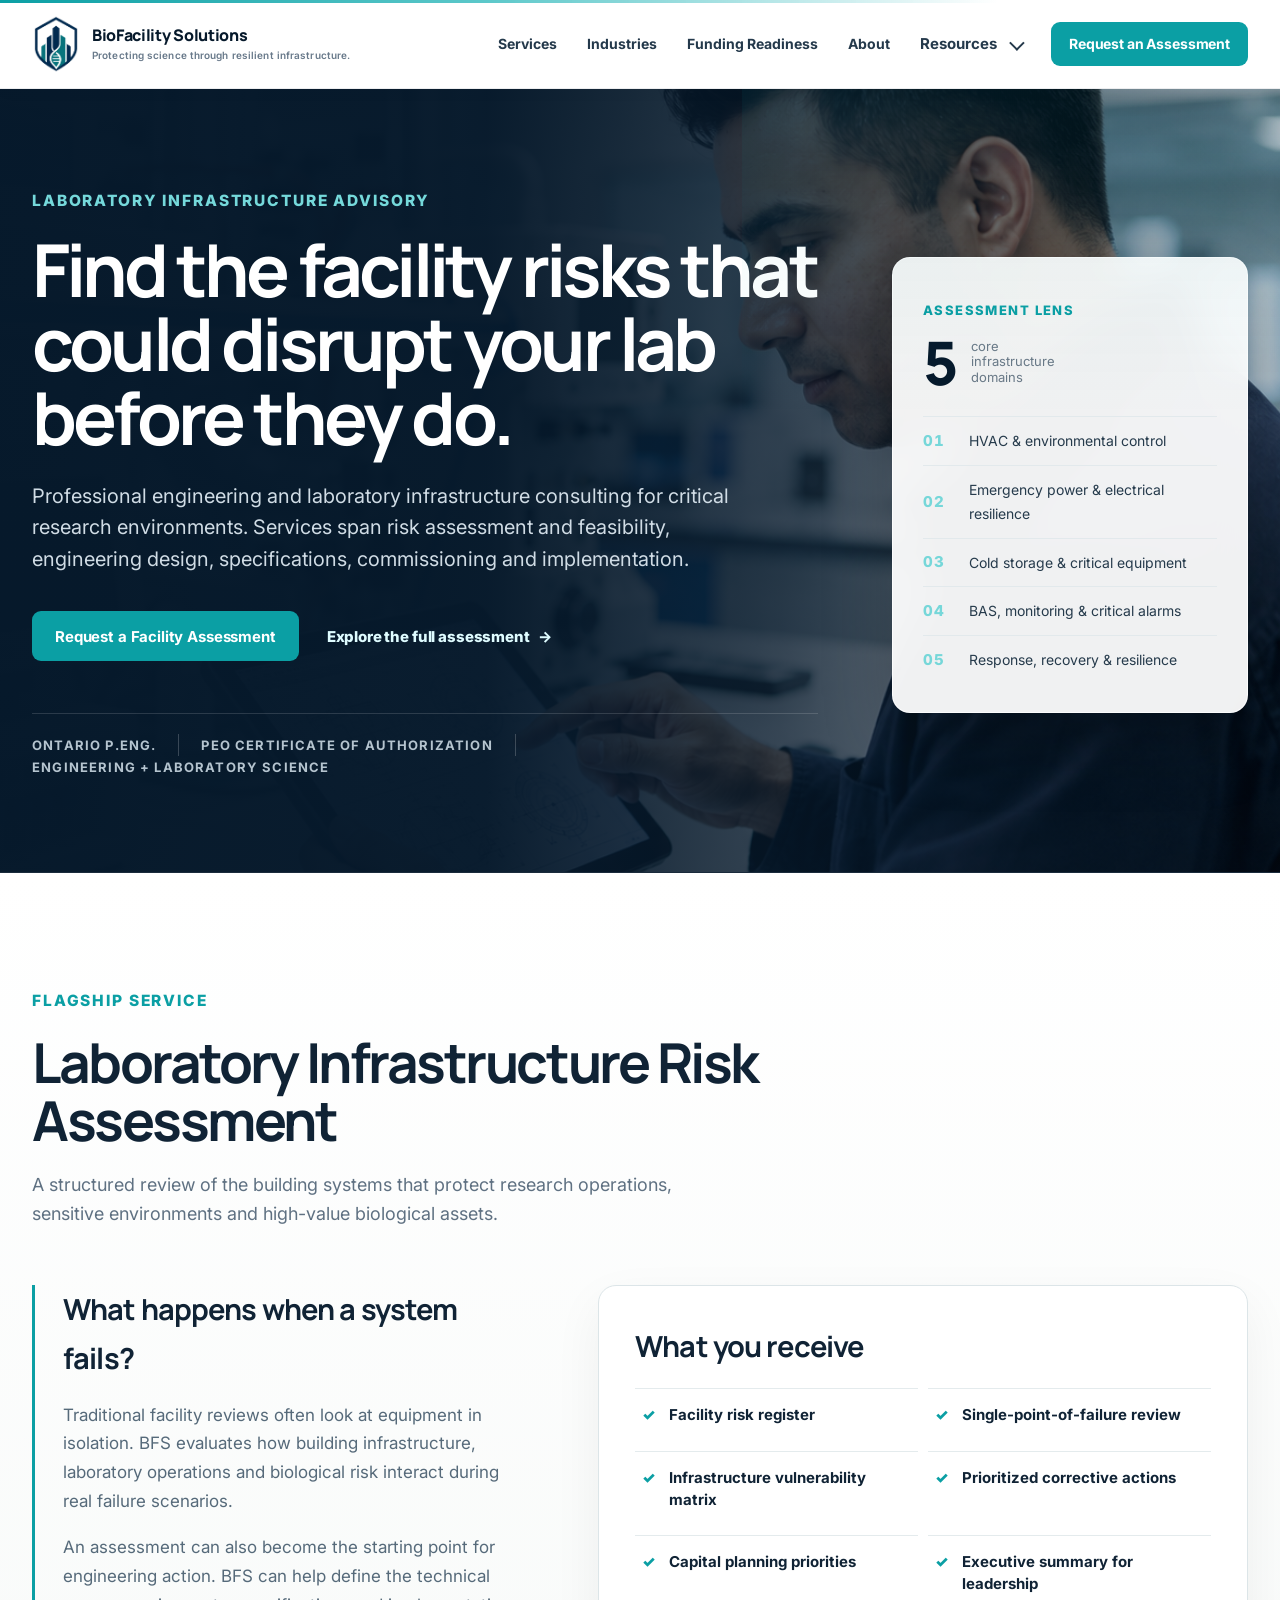
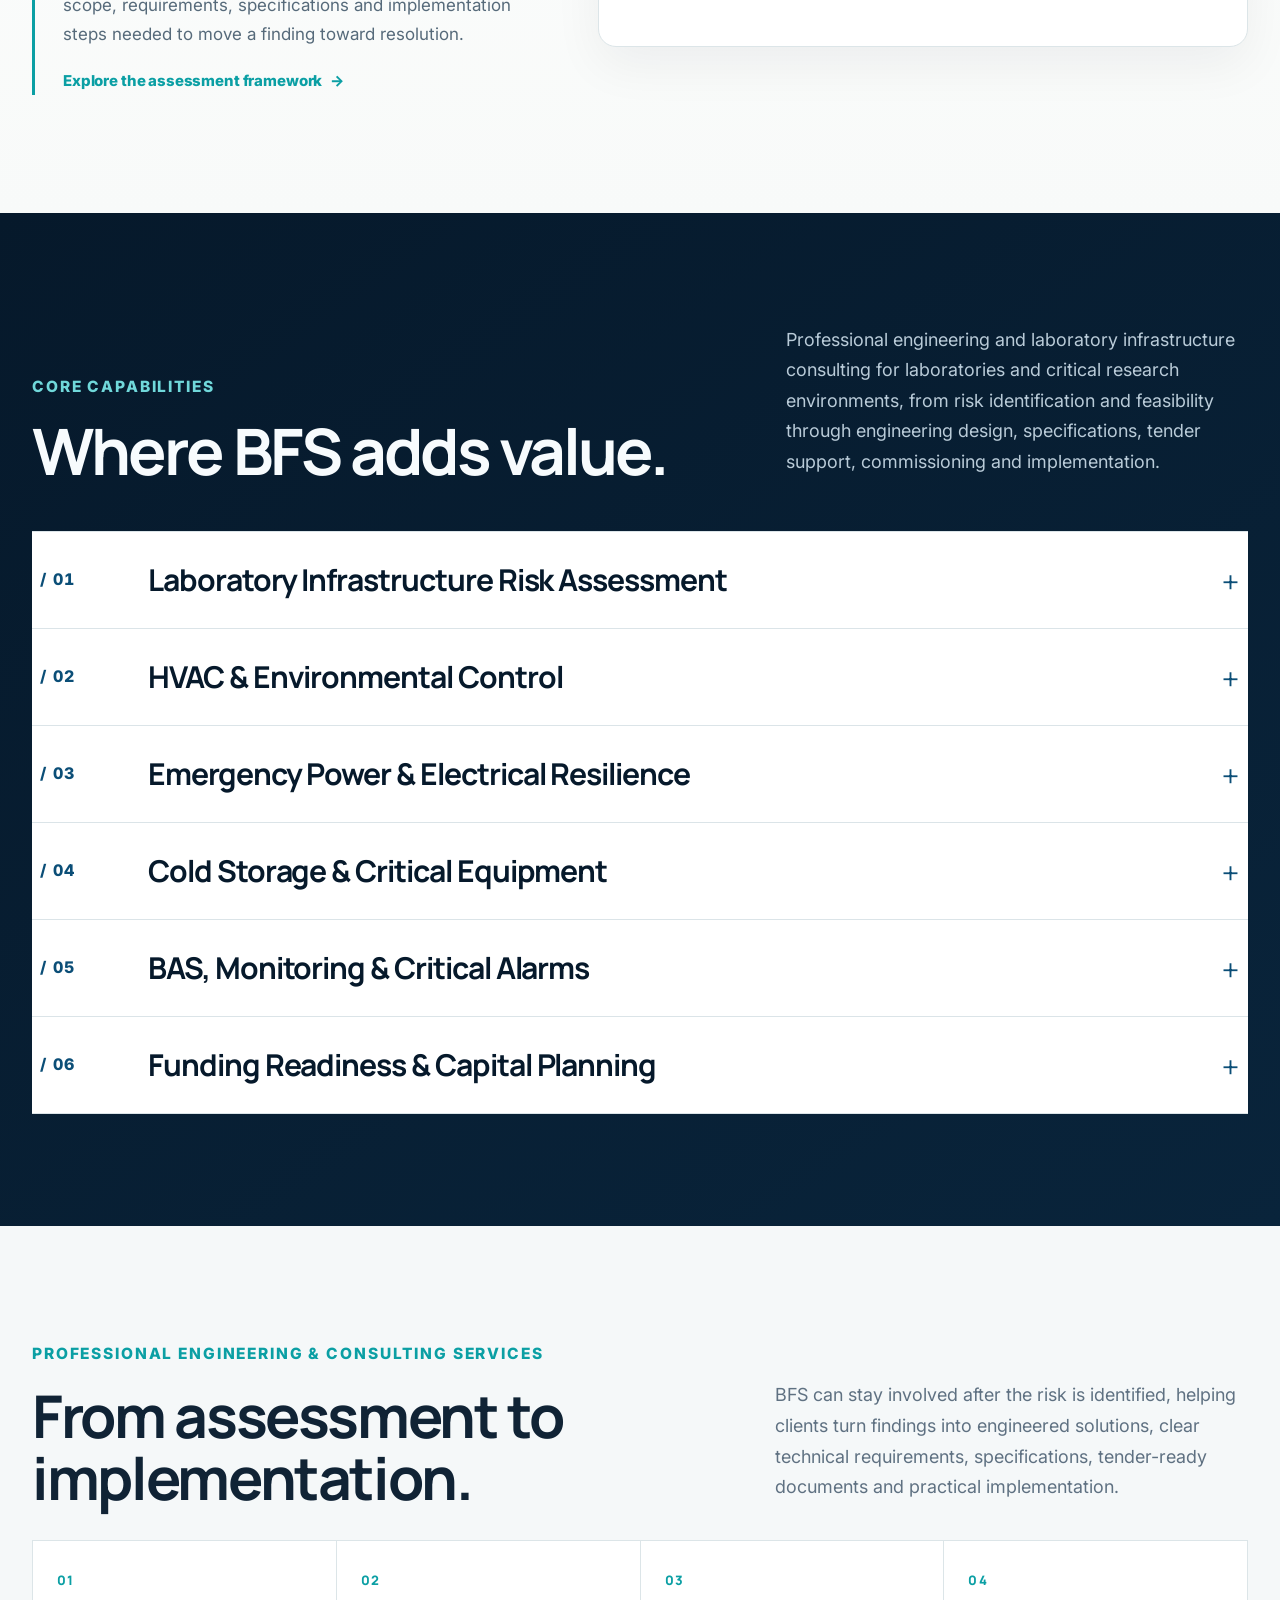
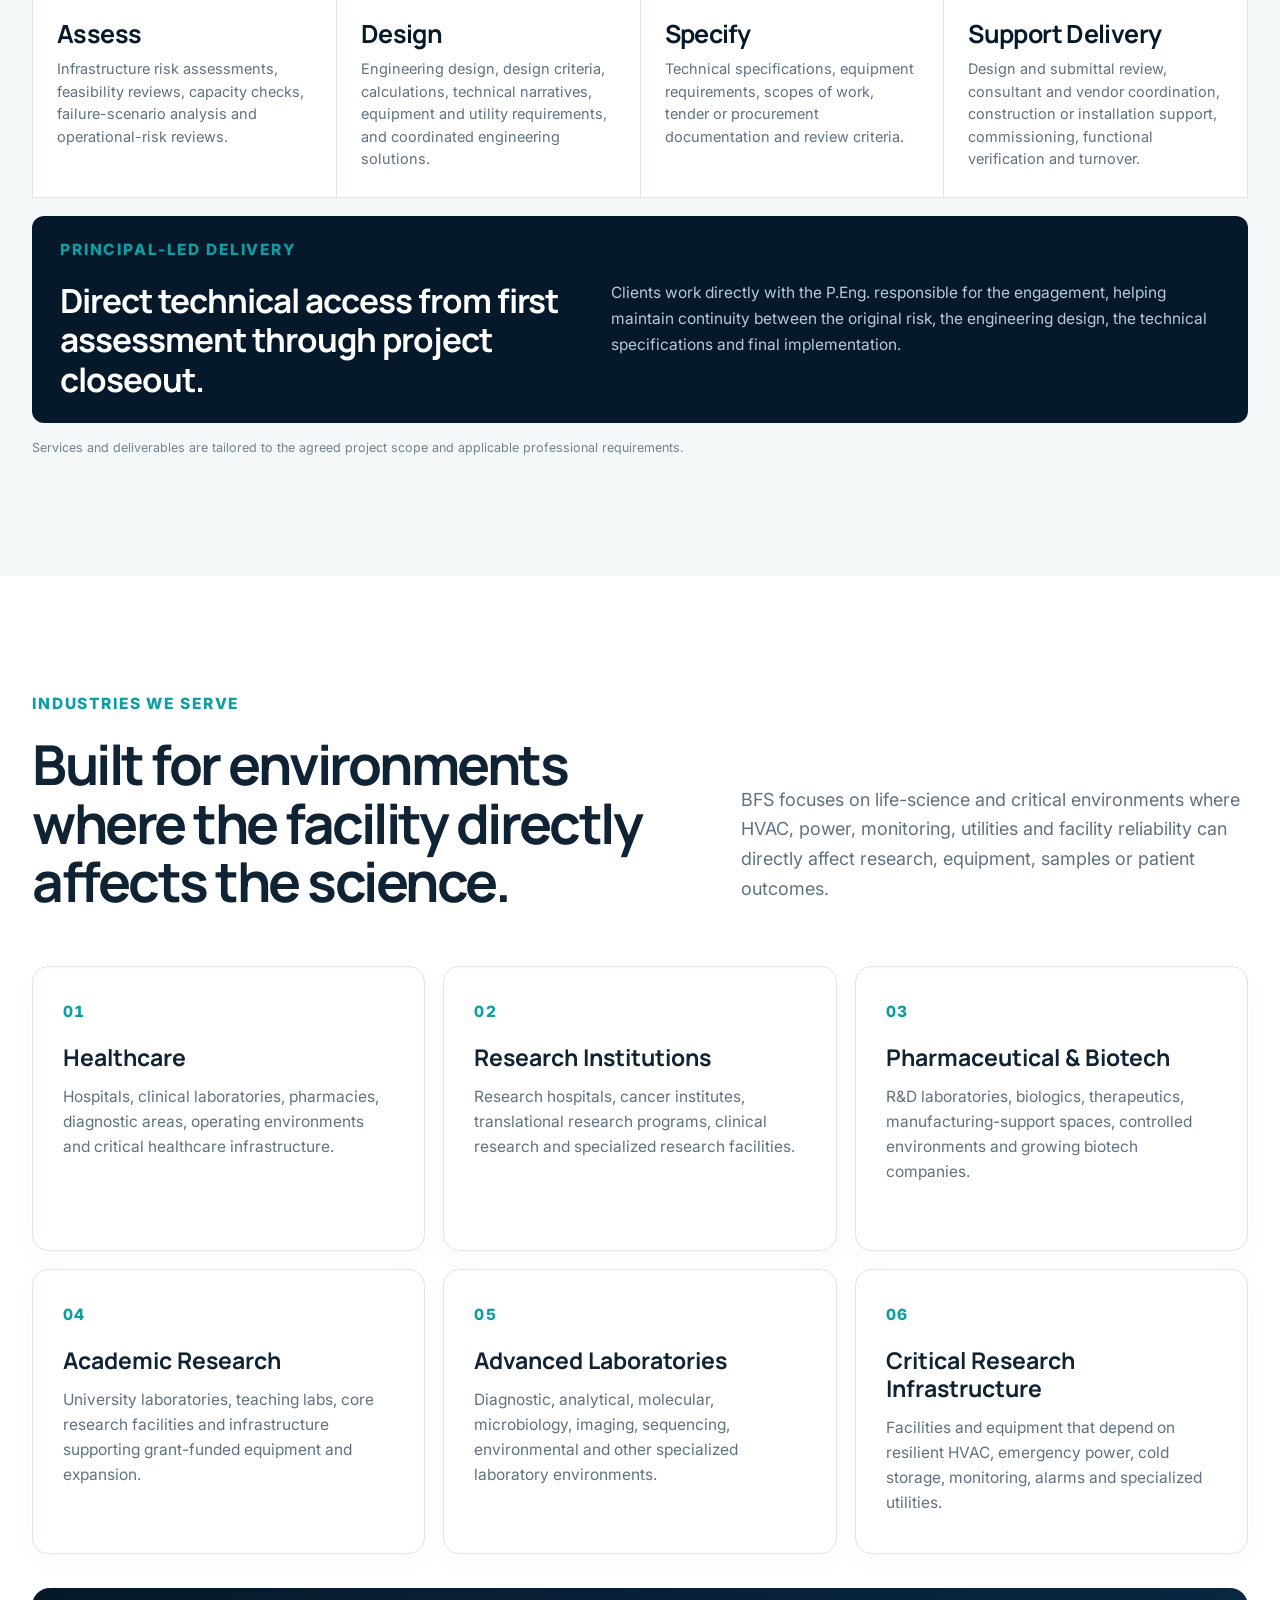
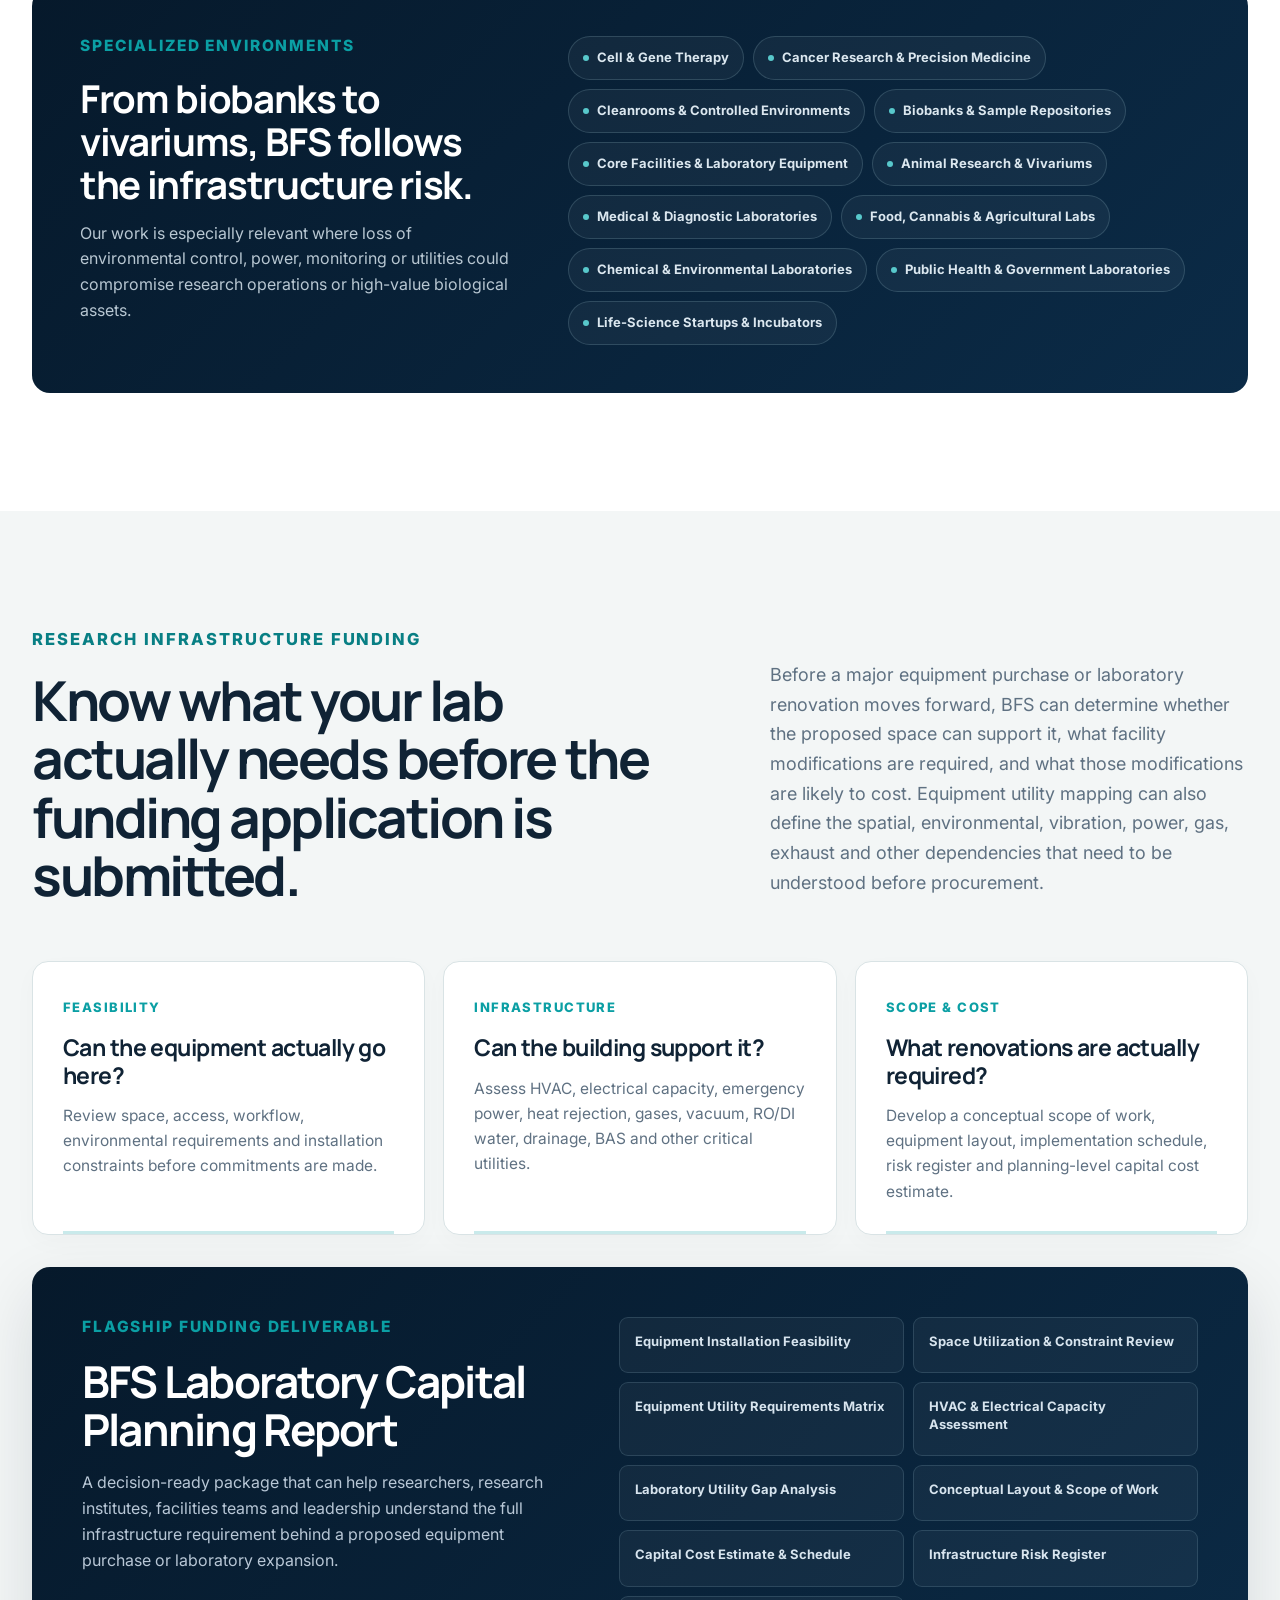
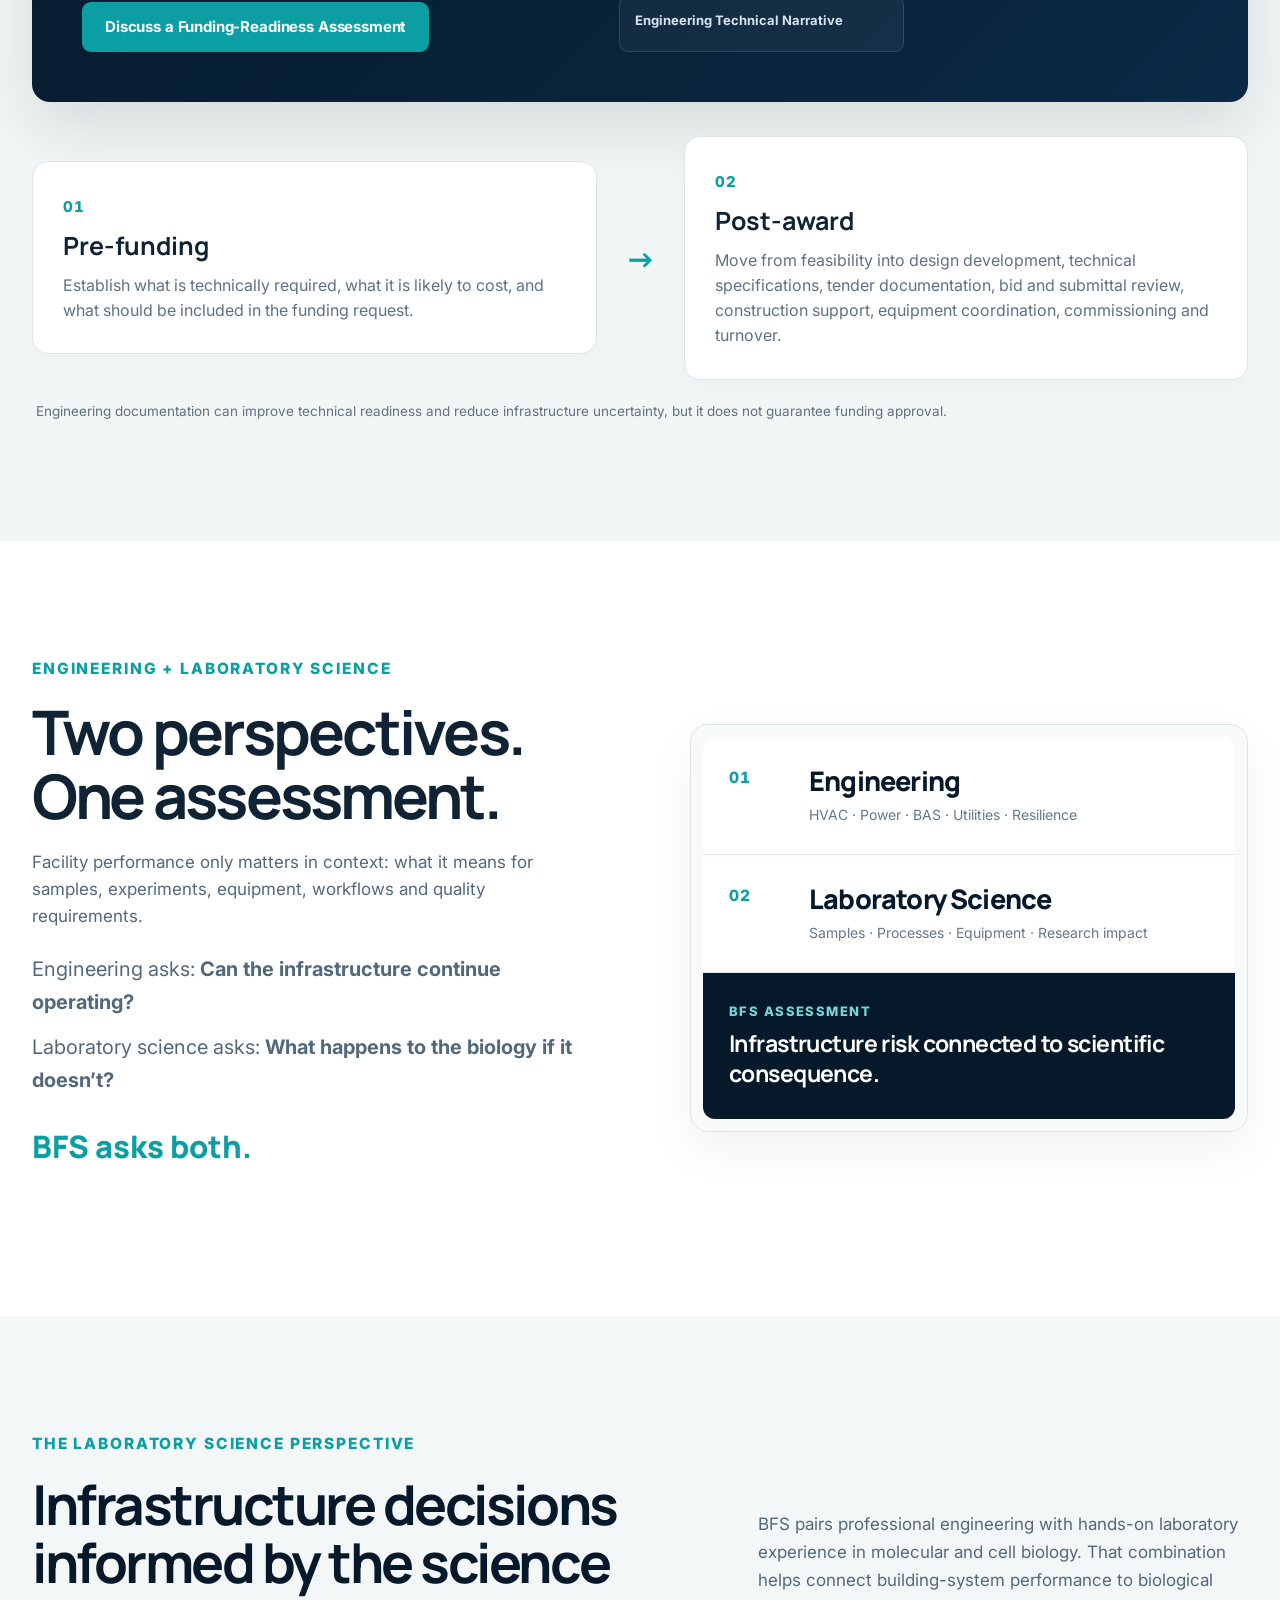
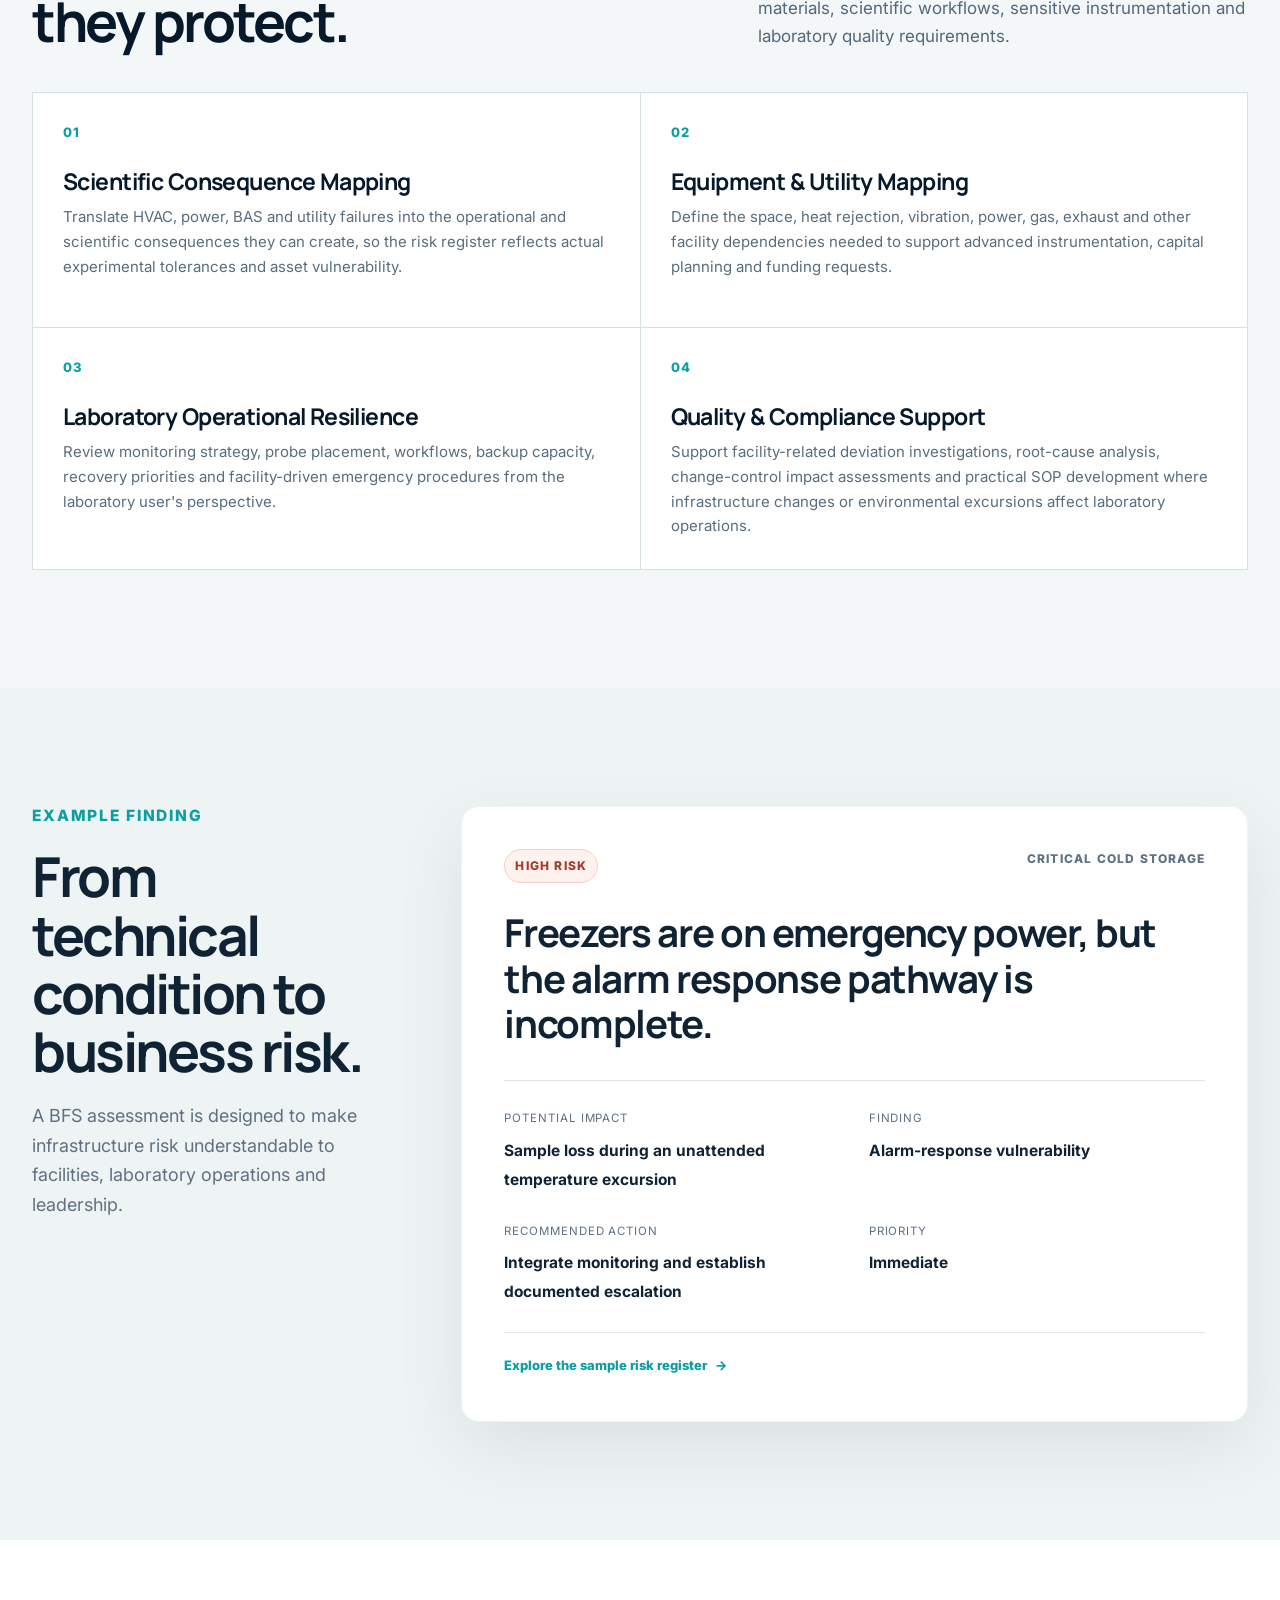
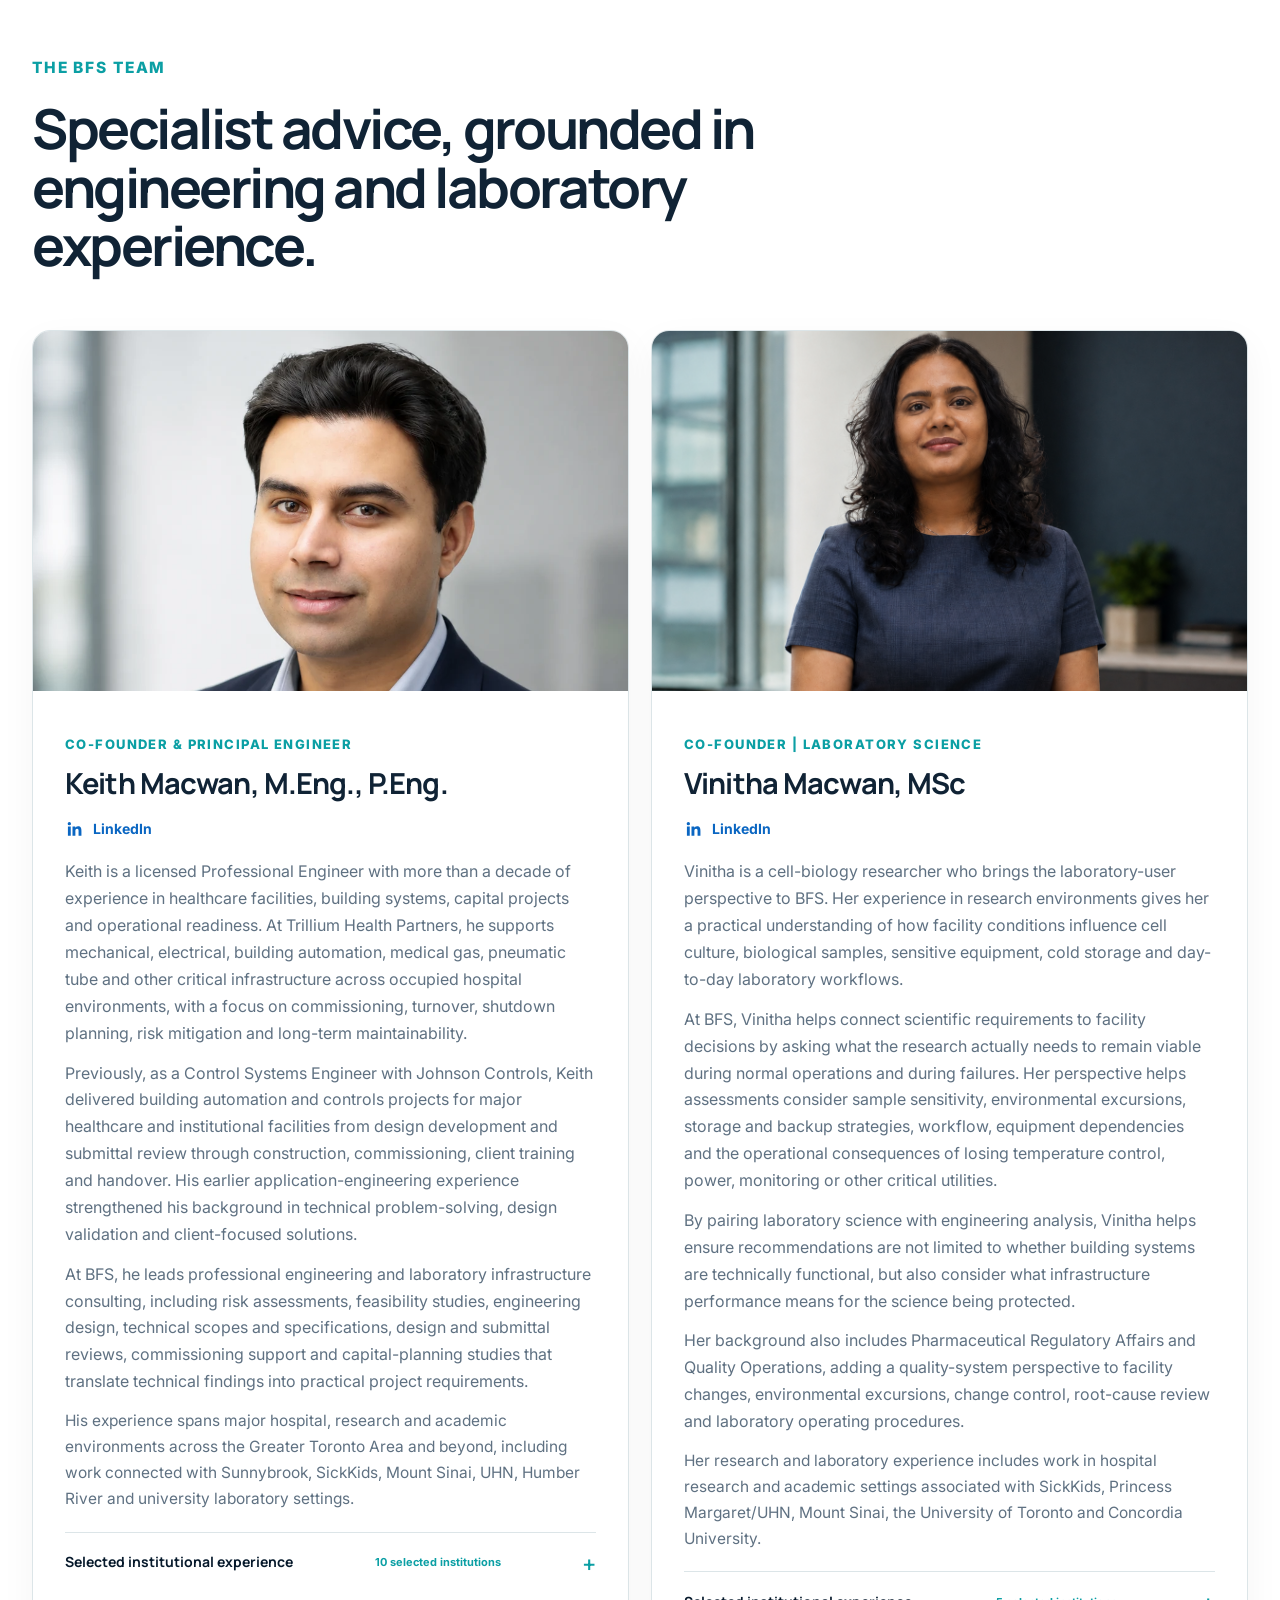
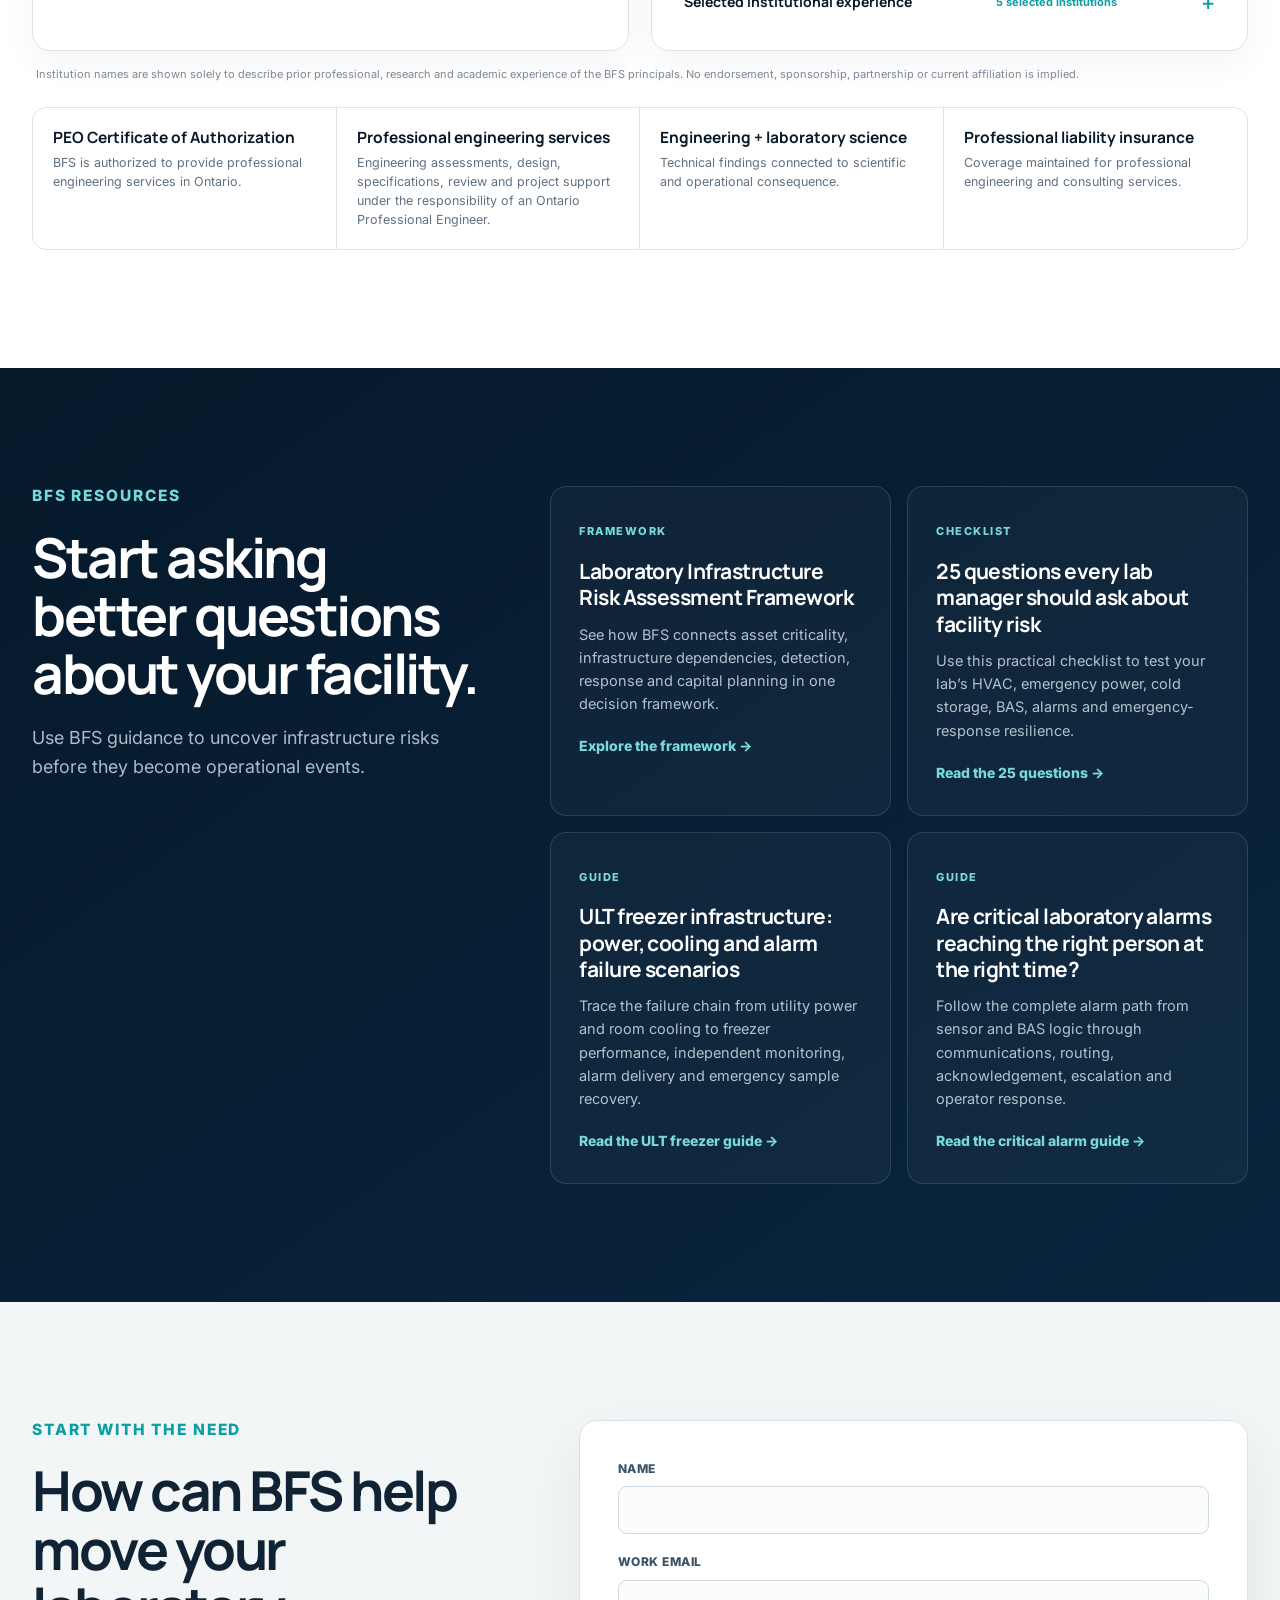
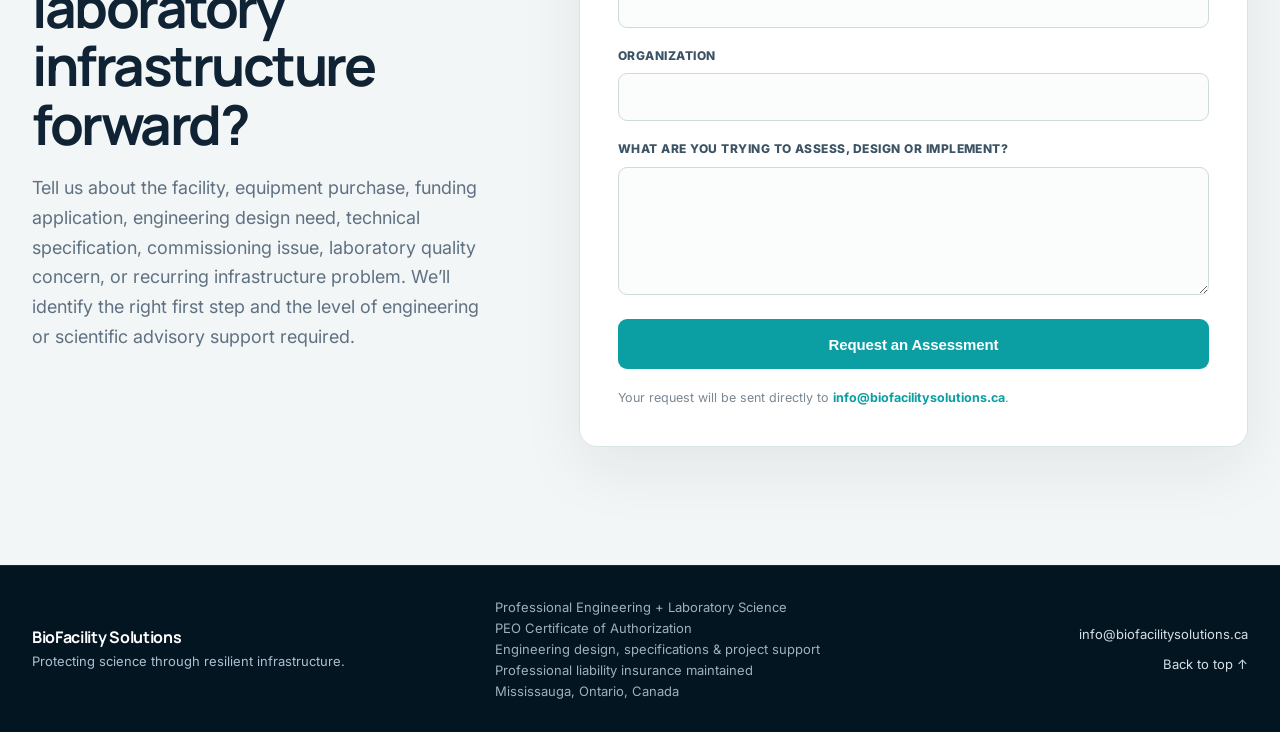
==== index.html @ 0be73925 "Add files via upload" ====
<!DOCTYPE html>

<html lang="en">
<head>
<meta charset="utf-8"/>
<meta content="width=device-width, initial-scale=1" name="viewport"/>
<meta content="BioFacility Solutions provides professional engineering and laboratory infrastructure consulting that connects facility performance to scientific consequence, including risk assessment, design, specifications, equipment utility mapping, commissioning and project support for life-science and research facilities." name="description"/>
<title>BioFacility Solutions | Laboratory Infrastructure Risk Assessment</title>
<link href="https://fonts.googleapis.com" rel="preconnect"/>
<link crossorigin="" href="https://fonts.gstatic.com" rel="preconnect"/>
<link href="https://fonts.googleapis.com/css2?family=Inter:wght@400;500;600;700;800&amp;family=Manrope:wght@500;600;700;800&amp;display=swap" rel="stylesheet"/>
<link href="styles.css?v=24" rel="stylesheet"/>
<link href="assets/favicon.png" rel="icon" type="image/png"/>
</head>
<body>
<header class="site-header" id="top">
<div class="container nav-wrap">
<a aria-label="BioFacility Solutions home" class="brand" href="index.html#top">
<img alt="" aria-hidden="true" class="brand-mark" src="assets/bfs-logo-mark.png"/>
<span class="brand-copy"><strong>BioFacility Solutions</strong><small>Protecting science through resilient infrastructure.</small></span>
</a>
<button aria-controls="site-nav" aria-expanded="false" class="menu-toggle">Menu</button>
<nav aria-label="Primary navigation" class="site-nav" id="site-nav">
<a href="#services">Services</a>
<a href="#industries">Industries</a>
<a href="#funding">Funding Readiness</a>
<a href="#about">About</a>
<div class="nav-dropdown">
<button aria-expanded="false" aria-haspopup="true" class="nav-dropdown-toggle" type="button">
            Resources <span aria-hidden="true" class="nav-caret"></span>
</button>
<div class="nav-dropdown-menu">
<a href="laboratory-infrastructure-risk-assessment.html"><strong>Risk Assessment Framework</strong><span>Framework, priorities &amp; deliverables</span></a>
<a href="25-questions.html"><strong>25-Question Checklist</strong><span>Facility-risk questions for lab leaders</span></a>
<a href="ult-freezer-infrastructure-guide.html"><strong>ULT Freezer Guide</strong><span>Power, cooling &amp; alarm scenarios</span></a>
<a href="critical-laboratory-alarm-guide.html"><strong>Critical Alarm Guide</strong><span>Detection, routing &amp; escalation</span></a>
</div>
</div>
<a class="btn btn-small" href="#contact">Request an Assessment</a>
</nav>
</div>
</header>
<main>
<section class="hero">
<div aria-hidden="true" class="hero-media">
<img alt="" src="assets/hero-lab.png"/>
<div class="hero-overlay"></div>
</div>
<div class="container hero-grid">
<div class="hero-copy reveal">
<p class="eyebrow">Laboratory Infrastructure Advisory</p>
<h1>Find the facility risks that could disrupt your lab before they do.</h1>
<p class="hero-lead">Professional engineering and laboratory infrastructure consulting for critical research environments. Services span risk assessment and feasibility, engineering design, specifications, commissioning and implementation.</p>
<div class="hero-actions">
<a class="btn" href="#contact">Request a Facility Assessment</a>
<a class="text-link" href="laboratory-infrastructure-risk-assessment.html">Explore the full assessment <span aria-hidden="true">→</span></a>
</div>
<div aria-label="Key qualifications" class="cred-strip">
<span>Ontario P.Eng.</span><span>PEO Certificate of Authorization</span><span>Engineering + Laboratory Science</span>
</div>
</div>
<aside aria-label="Assessment snapshot" class="risk-card reveal">
<p class="risk-kicker">Assessment lens</p>
<div class="risk-score"><strong>5</strong><span>core infrastructure domains</span></div>
<ul>
<li><span>01</span> HVAC &amp; environmental control</li>
<li><span>02</span> Emergency power &amp; electrical resilience</li>
<li><span>03</span> Cold storage &amp; critical equipment</li>
<li><span>04</span> BAS, monitoring &amp; critical alarms</li>
<li><span>05</span> Response, recovery &amp; resilience</li>
</ul>
</aside>
</div>
</section>
<section class="section section-light" id="assessment">
<div class="container">
<div class="section-heading reveal">
<p class="eyebrow">Flagship Service</p>
<h2>Laboratory Infrastructure Risk Assessment</h2>
<p>A structured review of the building systems that protect research operations, sensitive environments and high-value biological assets.</p>
</div>
<div class="assessment-grid">
<article class="assessment-intro reveal">
<h3>What happens when a system fails?</h3>
<p>Traditional facility reviews often look at equipment in isolation. BFS evaluates how building infrastructure, laboratory operations and biological risk interact during real failure scenarios.</p>
<p>An assessment can also become the starting point for engineering action. BFS can help define the technical scope, requirements, specifications and implementation steps needed to move a finding toward resolution.</p>
<a class="text-link dark" href="laboratory-infrastructure-risk-assessment.html">Explore the assessment framework <span aria-hidden="true">→</span></a>
</article>
<div class="deliverables reveal">
<h3>What you receive</h3>
<div class="deliverable-list">
<span>Facility risk register</span>
<span>Single-point-of-failure review</span>
<span>Infrastructure vulnerability matrix</span>
<span>Prioritized corrective actions</span>
<span>Capital planning priorities</span>
<span>Executive summary for leadership</span>
</div>
</div>
</div>
</div>
</section>
<section class="section capabilities-section" id="services">
<div class="container">
<div class="capabilities-heading reveal">
<div>
<p class="eyebrow">Core capabilities</p>
<h2>Where BFS adds value.</h2>
</div>
<p>Professional engineering and laboratory infrastructure consulting for laboratories and critical research environments, from risk identification and feasibility through engineering design, specifications, tender support, commissioning and implementation.</p>
</div>
<div aria-label="BioFacility Solutions core capabilities" class="capability-list">
<details class="capability-row reveal">
<summary><span class="capability-no">/ 01</span><span class="capability-title">Laboratory Infrastructure Risk Assessment</span><span aria-hidden="true" class="capability-plus">+</span></summary>
<div class="capability-detail"><p>Connect critical laboratory assets and processes to the HVAC, electrical, controls, monitoring and operational systems that support them. Findings are translated into a prioritized risk register and practical roadmap.</p><div class="science-note"><span>Scientific perspective</span><p>Consequence mapping connects facility failures such as humidity excursions, power loss or BAS delays to the samples, instruments, workflows and experimental tolerances they can affect.</p></div><a href="laboratory-infrastructure-risk-assessment.html">Explore the assessment framework →</a></div>
</details>
<details class="capability-row reveal">
<summary><span class="capability-no">/ 02</span><span class="capability-title">HVAC &amp; Environmental Control</span><span aria-hidden="true" class="capability-plus">+</span></summary>
<div class="capability-detail"><p>Review temperature, humidity, ventilation, room-pressure relationships, heat loads, redundancy and credible failure scenarios in critical laboratory environments.</p></div>
</details>
<details class="capability-row reveal">
<summary><span class="capability-no">/ 03</span><span class="capability-title">Emergency Power &amp; Electrical Resilience</span><span aria-hidden="true" class="capability-plus">+</span></summary>
<div class="capability-detail"><p>Trace critical equipment power sources, emergency or standby coverage, transfer arrangements, distribution dependencies, restoration sequence and single points of failure.</p></div>
</details>
<details class="capability-row reveal">
<summary><span class="capability-no">/ 04</span><span class="capability-title">Cold Storage &amp; Critical Equipment</span><span aria-hidden="true" class="capability-plus">+</span></summary>
<div class="capability-detail"><p>Assess freezers, refrigerators, cold rooms, incubators and other critical equipment together with room cooling, backup power, independent monitoring, alarm escalation and recovery capacity.</p><div class="science-note"><span>Scientific perspective</span><p>Cold-storage reviews consider the biological vulnerability of what is stored, equipment-zone microclimates, independent probe placement and realistic recovery priorities, not only freezer mechanics.</p></div><a href="ult-freezer-infrastructure-guide.html">Read the ULT freezer guide →</a></div>
</details>
<details class="capability-row reveal">
<summary><span class="capability-no">/ 05</span><span class="capability-title">BAS, Monitoring &amp; Critical Alarms</span><span aria-hidden="true" class="capability-plus">+</span></summary>
<div class="capability-detail"><p>Review monitored points, naming, alarm limits, priorities, delays, routing, escalation, communications dependencies and operator response expectations.</p><a href="critical-laboratory-alarm-guide.html">Read the critical alarm guide →</a></div>
</details>
<details class="capability-row reveal">
<summary><span class="capability-no">/ 06</span><span class="capability-title">Funding Readiness &amp; Capital Planning</span><span aria-hidden="true" class="capability-plus">+</span></summary>
<div class="capability-detail"><p>Define space, utilities, equipment infrastructure, renovation scope, conceptual cost and implementation requirements to support funding requests and defensible capital decisions.</p><div class="science-note"><span>Scientific perspective</span><p>Equipment utility mapping translates research needs into practical facility requirements such as space, heat rejection, vibration limits, power, gases, exhaust and other infrastructure dependencies before procurement.</p></div><a href="#funding">See funding-readiness services →</a></div>
</details>
</div>
</div>
</section>
<section class="section consulting-section" id="consulting">
<div class="container">
<div class="consulting-heading reveal">
<div>
<p class="eyebrow">Professional Engineering &amp; Consulting Services</p>
<h2>From assessment to implementation.</h2>
</div>
<p>BFS can stay involved after the risk is identified, helping clients turn findings into engineered solutions, clear technical requirements, specifications, tender-ready documents and practical implementation.</p>
</div>
<div class="consulting-grid">
<article class="consulting-card reveal">
<span>01</span>
<h3>Assess</h3>
<p>Infrastructure risk assessments, feasibility reviews, capacity checks, failure-scenario analysis and operational-risk reviews.</p>
</article>
<article class="consulting-card reveal">
<span>02</span>
<h3>Design</h3>
<p>Engineering design, design criteria, calculations, technical narratives, equipment and utility requirements, and coordinated engineering solutions.</p>
</article>
<article class="consulting-card reveal">
<span>03</span>
<h3>Specify</h3>
<p>Technical specifications, equipment requirements, scopes of work, tender or procurement documentation and review criteria.</p>
</article>
<article class="consulting-card reveal">
<span>04</span>
<h3>Support Delivery</h3>
<p>Design and submittal review, consultant and vendor coordination, construction or installation support, commissioning, functional verification and turnover.</p>
</article>
</div>
<div class="principal-consulting-note reveal">
<div>
<p class="eyebrow">Principal-led delivery</p>
<h3>Direct technical access from first assessment through project closeout.</h3>
</div>
<p>Clients work directly with the P.Eng. responsible for the engagement, helping maintain continuity between the original risk, the engineering design, the technical specifications and final implementation.</p>
</div>
<p class="consulting-scope-note reveal">Services and deliverables are tailored to the agreed project scope and applicable professional requirements.</p>
</div>
</section>
<section class="section industries-section" id="industries">
<div class="container">
<div class="industries-heading reveal">
<div>
<p class="eyebrow">Industries We Serve</p>
<h2>Built for environments where the facility directly affects the science.</h2>
</div>
<p>BFS focuses on life-science and critical environments where HVAC, power, monitoring, utilities and facility reliability can directly affect research, equipment, samples or patient outcomes.</p>
</div>
<div class="market-grid">
<article class="market-card reveal">
<span class="market-no">01</span>
<h3>Healthcare</h3>
<p>Hospitals, clinical laboratories, pharmacies, diagnostic areas, operating environments and critical healthcare infrastructure.</p>
</article>
<article class="market-card reveal">
<span class="market-no">02</span>
<h3>Research Institutions</h3>
<p>Research hospitals, cancer institutes, translational research programs, clinical research and specialized research facilities.</p>
</article>
<article class="market-card reveal">
<span class="market-no">03</span>
<h3>Pharmaceutical &amp; Biotech</h3>
<p>R&amp;D laboratories, biologics, therapeutics, manufacturing-support spaces, controlled environments and growing biotech companies.</p>
</article>
<article class="market-card reveal">
<span class="market-no">04</span>
<h3>Academic Research</h3>
<p>University laboratories, teaching labs, core research facilities and infrastructure supporting grant-funded equipment and expansion.</p>
</article>
<article class="market-card reveal">
<span class="market-no">05</span>
<h3>Advanced Laboratories</h3>
<p>Diagnostic, analytical, molecular, microbiology, imaging, sequencing, environmental and other specialized laboratory environments.</p>
</article>
<article class="market-card reveal">
<span class="market-no">06</span>
<h3>Critical Research Infrastructure</h3>
<p>Facilities and equipment that depend on resilient HVAC, emergency power, cold storage, monitoring, alarms and specialized utilities.</p>
</article>
</div>
<div class="specialty-panel reveal">
<div class="specialty-copy">
<p class="eyebrow">Specialized Environments</p>
<h3>From biobanks to vivariums, BFS follows the infrastructure risk.</h3>
<p>Our work is especially relevant where loss of environmental control, power, monitoring or utilities could compromise research operations or high-value biological assets.</p>
</div>
<div aria-label="Specialized environments served by BioFacility Solutions" class="specialty-tags">
<span>Cell &amp; Gene Therapy</span>
<span>Cancer Research &amp; Precision Medicine</span>
<span>Cleanrooms &amp; Controlled Environments</span>
<span>Biobanks &amp; Sample Repositories</span>
<span>Core Facilities &amp; Laboratory Equipment</span>
<span>Animal Research &amp; Vivariums</span>
<span>Medical &amp; Diagnostic Laboratories</span>
<span>Food, Cannabis &amp; Agricultural Labs</span>
<span>Chemical &amp; Environmental Laboratories</span>
<span>Public Health &amp; Government Laboratories</span>
<span>Life-Science Startups &amp; Incubators</span>
</div>
</div>
</div>
</section>
<section class="section funding-section" id="funding">
<div class="container">
<div class="funding-hero reveal">
<div>
<p class="eyebrow">Research Infrastructure Funding</p>
<h2>Know what your lab actually needs before the funding application is submitted.</h2>
</div>
<p>Before a major equipment purchase or laboratory renovation moves forward, BFS can determine whether the proposed space can support it, what facility modifications are required, and what those modifications are likely to cost. Equipment utility mapping can also define the spatial, environmental, vibration, power, gas, exhaust and other dependencies that need to be understood before procurement.</p>
</div>
<div class="funding-grid">
<article class="funding-card reveal">
<span class="funding-label">Feasibility</span>
<h3>Can the equipment actually go here?</h3>
<p>Review space, access, workflow, environmental requirements and installation constraints before commitments are made.</p>
</article>
<article class="funding-card reveal">
<span class="funding-label">Infrastructure</span>
<h3>Can the building support it?</h3>
<p>Assess HVAC, electrical capacity, emergency power, heat rejection, gases, vacuum, RO/DI water, drainage, BAS and other critical utilities.</p>
</article>
<article class="funding-card reveal">
<span class="funding-label">Scope &amp; Cost</span>
<h3>What renovations are actually required?</h3>
<p>Develop a conceptual scope of work, equipment layout, implementation schedule, risk register and planning-level capital cost estimate.</p>
</article>
</div>
<div class="capital-report reveal">
<div class="capital-report-copy">
<p class="eyebrow">Flagship Funding Deliverable</p>
<h3>BFS Laboratory Capital Planning Report</h3>
<p>A decision-ready package that can help researchers, research institutes, facilities teams and leadership understand the full infrastructure requirement behind a proposed equipment purchase or laboratory expansion.</p>
<a class="btn" href="#contact">Discuss a Funding-Readiness Assessment</a>
</div>
<div aria-label="Typical capital planning report contents" class="capital-report-list">
<span>Equipment Installation Feasibility</span>
<span>Space Utilization &amp; Constraint Review</span>
<span>Equipment Utility Requirements Matrix</span>
<span>HVAC &amp; Electrical Capacity Assessment</span>
<span>Laboratory Utility Gap Analysis</span>
<span>Conceptual Layout &amp; Scope of Work</span>
<span>Capital Cost Estimate &amp; Schedule</span>
<span>Infrastructure Risk Register</span>
<span>Engineering Technical Narrative</span>
</div>
</div>
<div class="funding-path reveal">
<article>
<span>01</span>
<h3>Pre-funding</h3>
<p>Establish what is technically required, what it is likely to cost, and what should be included in the funding request.</p>
</article>
<div aria-hidden="true" class="path-arrow">→</div>
<article>
<span>02</span>
<h3>Post-award</h3>
<p>Move from feasibility into design development, technical specifications, tender documentation, bid and submittal review, construction support, equipment coordination, commissioning and turnover.</p>
</article>
</div>
<p class="funding-note reveal">Engineering documentation can improve technical readiness and reduce infrastructure uncertainty, but it does not guarantee funding approval.</p>
</div>
</section>
<section class="section section-light split-section">
<div class="container split-grid">
<div class="split-copy reveal">
<p class="eyebrow">Engineering + Laboratory Science</p>
<h2>Two perspectives. One assessment.</h2><p class="science-bridge-lead">Facility performance only matters in context: what it means for samples, experiments, equipment, workflows and quality requirements.</p>
<p class="large-copy">Engineering asks: <strong>Can the infrastructure continue operating?</strong></p>
<p class="large-copy">Laboratory science asks: <strong>What happens to the biology if it doesn’t?</strong></p>
<p class="accent-copy">BFS asks both.</p>
</div>
<div aria-label="BFS combines engineering and laboratory science in one assessment" class="perspective-visual reveal">
<div class="perspective-lens">
<span class="perspective-no">01</span>
<div><strong>Engineering</strong><p>HVAC · Power · BAS · Utilities · Resilience</p></div>
</div>
<div class="perspective-lens">
<span class="perspective-no">02</span>
<div><strong>Laboratory Science</strong><p>Samples · Processes · Equipment · Research impact</p></div>
</div>
<div class="perspective-result">
<span>BFS Assessment</span>
<strong>Infrastructure risk connected to scientific consequence.</strong>
</div>
</div>
</div>
</section><section class="section science-advisory-section" id="science-advisory">
<div class="container">
<div class="science-advisory-heading reveal">
<div>
<p class="eyebrow">The Laboratory Science Perspective</p>
<h2>Infrastructure decisions informed by the science they protect.</h2>
</div>
<p>BFS pairs professional engineering with hands-on laboratory experience in molecular and cell biology. That combination helps connect building-system performance to biological materials, scientific workflows, sensitive instrumentation and laboratory quality requirements.</p>
</div>
<div class="science-advisory-grid">
<article class="science-advisory-card reveal">
<span>01</span>
<h3>Scientific Consequence Mapping</h3>
<p>Translate HVAC, power, BAS and utility failures into the operational and scientific consequences they can create, so the risk register reflects actual experimental tolerances and asset vulnerability.</p>
</article>
<article class="science-advisory-card reveal">
<span>02</span>
<h3>Equipment &amp; Utility Mapping</h3>
<p>Define the space, heat rejection, vibration, power, gas, exhaust and other facility dependencies needed to support advanced instrumentation, capital planning and funding requests.</p>
</article>
<article class="science-advisory-card reveal">
<span>03</span>
<h3>Laboratory Operational Resilience</h3>
<p>Review monitoring strategy, probe placement, workflows, backup capacity, recovery priorities and facility-driven emergency procedures from the laboratory user's perspective.</p>
</article>
<article class="science-advisory-card reveal">
<span>04</span>
<h3>Quality &amp; Compliance Support</h3>
<p>Support facility-related deviation investigations, root-cause analysis, change-control impact assessments and practical SOP development where infrastructure changes or environmental excursions affect laboratory operations.</p>
</article>
</div>
</div>
</section>
<section class="section case-study">
<div class="container case-grid">
<div class="section-heading reveal">
<p class="eyebrow">Example Finding</p>
<h2>From technical condition to business risk.</h2>
<p>A BFS assessment is designed to make infrastructure risk understandable to facilities, laboratory operations and leadership.</p>
</div>
<article class="finding-card reveal">
<div class="finding-top"><span class="risk-badge">High Risk</span><span>Critical cold storage</span></div>
<h3>Freezers are on emergency power, but the alarm response pathway is incomplete.</h3>
<div class="finding-grid">
<div><span>Potential impact</span><strong>Sample loss during an unattended temperature excursion</strong></div>
<div><span>Finding</span><strong>Alarm-response vulnerability</strong></div>
<div><span>Recommended action</span><strong>Integrate monitoring and establish documented escalation</strong></div>
<div><span>Priority</span><strong>Immediate</strong></div>
</div>
<a class="finding-link" href="laboratory-infrastructure-risk-assessment.html#sample-risk-register">Explore the sample risk register <span aria-hidden="true">→</span></a>
</article>
</div>
</section>
<section class="section section-light" id="about">
<div class="container">
<div class="section-heading reveal"><p class="eyebrow">The BFS team</p><h2>Specialist advice, grounded in engineering and laboratory experience.</h2></div>
<div class="founders-grid">
<article class="founder-card reveal">
<img alt="Keith Macwan, M.Eng., P.Eng., Co-Founder and Principal Engineer at BioFacility Solutions" src="assets/keith-profile.webp"/>
<div>
<p class="role">Co-Founder &amp; Principal Engineer</p>
<h3>Keith Macwan, M.Eng., P.Eng.</h3>
<a aria-label="Keith Macwan on LinkedIn" class="founder-linkedin" href="https://www.linkedin.com/in/keithmacwan/" rel="noopener noreferrer" target="_blank"><svg aria-hidden="true" viewbox="0 0 24 24"><path d="M5.2 3.6a2 2 0 1 1 0 4 2 2 0 0 1 0-4ZM3.5 9h3.4v11H3.5V9Zm5.5 0h3.3v1.5h.05c.46-.87 1.58-1.79 3.25-1.79 3.48 0 4.12 2.29 4.12 5.27V20h-3.44v-5.34c0-1.27-.02-2.91-1.77-2.91-1.78 0-2.05 1.39-2.05 2.82V20H9V9Z"></path></svg><span>LinkedIn</span></a>
<div class="founder-bio">
<p>Keith is a licensed Professional Engineer with more than a decade of experience in healthcare facilities, building systems, capital projects and operational readiness. At Trillium Health Partners, he supports mechanical, electrical, building automation, medical gas, pneumatic tube and other critical infrastructure across occupied hospital environments, with a focus on commissioning, turnover, shutdown planning, risk mitigation and long-term maintainability.</p>
<p>Previously, as a Control Systems Engineer with Johnson Controls, Keith delivered building automation and controls projects for major healthcare and institutional facilities from design development and submittal review through construction, commissioning, client training and handover. His earlier application-engineering experience strengthened his background in technical problem-solving, design validation and client-focused solutions.</p>
<p>At BFS, he leads professional engineering and laboratory infrastructure consulting, including risk assessments, feasibility studies, engineering design, technical scopes and specifications, design and submittal reviews, commissioning support and capital-planning studies that translate technical findings into practical project requirements.</p>
<p>His experience spans major hospital, research and academic environments across the Greater Toronto Area and beyond, including work connected with Sunnybrook, SickKids, Mount Sinai, UHN, Humber River and university laboratory settings.</p>
</div>
<details class="founder-experience"><summary><span>Selected institutional experience</span><small>10 selected institutions</small></summary><div aria-label="Selected institutions associated with Keith Macwan's prior professional and academic experience" class="institution-tags">
<span>Sunnybrook Health Sciences Centre</span>
<span>The Hospital for Sick Children (SickKids)</span>
<span>Trillium Health Partners</span>
<span>Mount Sinai Hospital</span>
<span>Toronto General Hospital / UHN</span>
<span>St. Joseph’s Health Centre</span>
<span>Cortellucci Vaughan Hospital</span>
<span>Humber River Hospital</span>
<span>University of Toronto laboratories</span>
<span>Ryerson University laboratories <small>(now Toronto Metropolitan University)</small></span>
</div></details></div>
</article>
<article class="founder-card reveal">
<img alt="Vinitha Macwan, MSc, Co-Founder and Laboratory Science advisor at BioFacility Solutions" src="assets/vinitha.png"/>
<div>
<p class="role">Co-Founder | Laboratory Science</p>
<h3>Vinitha Macwan, MSc</h3>
<a aria-label="Vinitha Macwan on LinkedIn" class="founder-linkedin" href="https://www.linkedin.com/in/vinitha-macwan/" rel="noopener noreferrer" target="_blank"><svg aria-hidden="true" viewbox="0 0 24 24"><path d="M5.2 3.6a2 2 0 1 1 0 4 2 2 0 0 1 0-4ZM3.5 9h3.4v11H3.5V9Zm5.5 0h3.3v1.5h.05c.46-.87 1.58-1.79 3.25-1.79 3.48 0 4.12 2.29 4.12 5.27V20h-3.44v-5.34c0-1.27-.02-2.91-1.77-2.91-1.78 0-2.05 1.39-2.05 2.82V20H9V9Z"></path></svg><span>LinkedIn</span></a>
<div class="founder-bio">
<p>Vinitha is a cell-biology researcher who brings the laboratory-user perspective to BFS. Her experience in research environments gives her a practical understanding of how facility conditions influence cell culture, biological samples, sensitive equipment, cold storage and day-to-day laboratory workflows.</p>
<p>At BFS, Vinitha helps connect scientific requirements to facility decisions by asking what the research actually needs to remain viable during normal operations and during failures. Her perspective helps assessments consider sample sensitivity, environmental excursions, storage and backup strategies, workflow, equipment dependencies and the operational consequences of losing temperature control, power, monitoring or other critical utilities.</p>
<p>By pairing laboratory science with engineering analysis, Vinitha helps ensure recommendations are not limited to whether building systems are technically functional, but also consider what infrastructure performance means for the science being protected.</p>
<p>Her background also includes Pharmaceutical Regulatory Affairs and Quality Operations, adding a quality-system perspective to facility changes, environmental excursions, change control, root-cause review and laboratory operating procedures.</p><p>Her research and laboratory experience includes work in hospital research and academic settings associated with SickKids, Princess Margaret/UHN, Mount Sinai, the University of Toronto and Concordia University.</p>
</div>
<details class="founder-experience"><summary><span>Selected institutional experience</span><small>5 selected institutions</small></summary><div aria-label="Selected institutions associated with Vinitha Macwan's prior research and academic experience" class="institution-tags">
<span>The Hospital for Sick Children (SickKids)</span>
<span>Princess Margaret Cancer Centre / Research Centre, UHN</span>
<span>Mount Sinai Hospital</span>
<span>University of Toronto laboratories</span>
<span>Concordia University laboratories, Montréal</span>
</div></details></div>
</article>
</div><p class="founder-experience-disclaimer">Institution names are shown solely to describe prior professional, research and academic experience of the BFS principals. No endorsement, sponsorship, partnership or current affiliation is implied.</p>
<div aria-label="Client assurance" class="assurance-strip reveal">
<div><strong>PEO Certificate of Authorization</strong><span>BFS is authorized to provide professional engineering services in Ontario.</span></div>
<div><strong>Professional engineering services</strong><span>Engineering assessments, design, specifications, review and project support under the responsibility of an Ontario Professional Engineer.</span></div>
<div><strong>Engineering + laboratory science</strong><span>Technical findings connected to scientific and operational consequence.</span></div>
<div><strong>Professional liability insurance</strong><span>Coverage maintained for professional engineering and consulting services.</span></div></div>
</div>
</section>
<section class="section section-navy" id="insights">
<div class="container insights-grid">
<div class="section-heading light reveal"><p class="eyebrow">BFS Resources</p><h2>Start asking better questions about your facility.</h2><p>Use BFS guidance to uncover infrastructure risks before they become operational events.</p></div>
<div class="insight-cards">
<article class="insight-card reveal"><span>Framework</span><h3>Laboratory Infrastructure Risk Assessment Framework</h3><p>See how BFS connects asset criticality, infrastructure dependencies, detection, response and capital planning in one decision framework.</p><a href="laboratory-infrastructure-risk-assessment.html">Explore the framework →</a></article>
<article class="insight-card reveal"><span>Checklist</span><h3>25 questions every lab manager should ask about facility risk</h3><p>Use this practical checklist to test your lab’s HVAC, emergency power, cold storage, BAS, alarms and emergency-response resilience.</p><a href="25-questions.html">Read the 25 questions →</a></article>
<article class="insight-card reveal"><span>Guide</span><h3>ULT freezer infrastructure: power, cooling and alarm failure scenarios</h3><p>Trace the failure chain from utility power and room cooling to freezer performance, independent monitoring, alarm delivery and emergency sample recovery.</p><a href="ult-freezer-infrastructure-guide.html">Read the ULT freezer guide →</a></article>
<article class="insight-card reveal"><span>Guide</span><h3>Are critical laboratory alarms reaching the right person at the right time?</h3><p>Follow the complete alarm path from sensor and BAS logic through communications, routing, acknowledgement, escalation and operator response.</p><a href="critical-laboratory-alarm-guide.html">Read the critical alarm guide →</a></article>
</div>
</div>
</section>
<section class="section contact-section" id="contact">
<div class="container contact-grid">
<div class="section-heading reveal"><p class="eyebrow">Start with the need</p><h2>How can BFS help move your laboratory infrastructure forward?</h2><p>Tell us about the facility, equipment purchase, funding application, engineering design need, technical specification, commissioning issue, laboratory quality concern, or recurring infrastructure problem. We’ll identify the right first step and the level of engineering or scientific advisory support required.</p></div>
<form action="contact.php" class="contact-form reveal" id="assessment-request-form" method="post">
<label>Name<input autocomplete="name" maxlength="120" name="name" required=""/></label>
<label>Work email<input autocomplete="email" maxlength="160" name="email" required="" type="email"/></label>
<label>Organization<input autocomplete="organization" maxlength="180" name="organization"/></label>
<label>What are you trying to assess, design or implement?<textarea maxlength="4000" name="message" required="" rows="5"></textarea></label>
<label aria-hidden="true" class="form-honeypot">Website<input autocomplete="off" name="website" tabindex="-1"/></label>
<button class="btn" type="submit">Request an Assessment</button>
<p aria-live="polite" class="form-note" id="form-status">Your request will be sent directly to <a href="mailto:info@biofacilitysolutions.ca">info@biofacilitysolutions.ca</a>.</p>
</form>
</div>
</section>
</main>
<footer class="site-footer">
<div class="container footer-grid">
<div><strong>BioFacility Solutions</strong><p class="footer-motto">Protecting science through resilient infrastructure.</p></div>
<div><p>Professional Engineering + Laboratory Science</p><p>PEO Certificate of Authorization</p><p>Engineering design, specifications &amp; project support</p><p>Professional liability insurance maintained</p><p>Mississauga, Ontario, Canada</p></div>
<div><a href="mailto:info@biofacilitysolutions.ca">info@biofacilitysolutions.ca</a><a href="#top">Back to top ↑</a></div>
</div>
</footer>
<script src="script.js?v=24"></script>
</body>
</html>
---- styles.css ----
:root{
  --navy:#071b34;--navy2:#0d2747;--teal:#0d9da5;--cyan:#29b4be;--green:#58b83e;--ink:#0d1b2a;--muted:#607086;--line:#dbe4ea;--soft:#f5f8fa;--white:#fff;--max:1180px;
}
*{box-sizing:border-box}html{scroll-behavior:smooth}body{margin:0;font-family:Inter,Arial,sans-serif;color:var(--ink);background:#fff;line-height:1.6}img{max-width:100%;display:block}a{color:inherit;text-decoration:none}.container{width:min(var(--max),calc(100% - 40px));margin:auto}.site-header{position:sticky;top:0;z-index:100;background:rgba(255,255,255,.94);backdrop-filter:blur(12px);border-bottom:1px solid rgba(13,27,42,.07)}.nav-wrap{height:78px;display:flex;align-items:center;justify-content:space-between}.brand img{width:132px;height:62px;object-fit:contain;object-position:center}.site-nav{display:flex;align-items:center;gap:28px;font-size:14px;font-weight:600}.site-nav>a:not(.btn):hover{color:var(--teal)}.menu-toggle{display:none;background:none;border:0;font:inherit}.btn{display:inline-flex;align-items:center;justify-content:center;min-height:48px;padding:0 22px;background:linear-gradient(135deg,var(--teal),#087d8a);color:white;border-radius:7px;font-weight:700;border:0;cursor:pointer;box-shadow:0 9px 24px rgba(13,157,165,.18);transition:.2s}.btn:hover{transform:translateY(-1px)}.btn-small{min-height:42px;padding:0 17px;font-size:13px}.text-link{display:inline-flex;gap:8px;align-items:center;font-weight:700;color:#dffcff}.text-link.dark{color:var(--teal)}
.hero{position:relative;min-height:720px;display:grid;align-items:center;overflow:hidden;background:var(--navy)}.hero-media{position:absolute;inset:0}.hero-media img{width:100%;height:100%;object-fit:cover;object-position:center}.hero-overlay{position:absolute;inset:0;background:linear-gradient(90deg,rgba(4,18,35,.97) 0%,rgba(4,18,35,.90) 43%,rgba(4,18,35,.45) 72%,rgba(4,18,35,.2) 100%)}.hero-grid{position:relative;display:grid;grid-template-columns:minmax(0,1.25fr) minmax(300px,.55fr);gap:70px;align-items:center;padding:95px 0}.hero-copy{max-width:760px;color:white}.eyebrow{text-transform:uppercase;letter-spacing:.16em;font-weight:800;font-size:12px;color:var(--cyan);margin:0 0 17px}.hero h1,.section h2{font-family:Manrope,Inter,sans-serif;letter-spacing:-.04em}.hero h1{font-size:clamp(48px,6vw,78px);line-height:1.02;margin:0 0 24px;max-width:900px}.hero-lead{font-size:19px;max-width:680px;color:#cedae6;margin-bottom:33px}.hero-actions{display:flex;gap:24px;align-items:center;flex-wrap:wrap}.cred-strip{display:flex;gap:0;margin-top:48px;color:#aebed0;font-size:12px;text-transform:uppercase;letter-spacing:.09em;font-weight:700;flex-wrap:wrap}.cred-strip span{padding-right:18px;margin-right:18px;border-right:1px solid #436078}.cred-strip span:last-child{border:0}.risk-card{align-self:end;margin-bottom:10px;background:rgba(8,32,55,.78);backdrop-filter:blur(14px);border:1px solid rgba(142,205,210,.22);padding:30px;border-radius:14px;color:white}.risk-kicker{font-size:12px;text-transform:uppercase;letter-spacing:.13em;color:#9cdfe1}.risk-score{display:flex;gap:13px;align-items:end;margin:13px 0 25px}.risk-score strong{font:800 54px/1 Manrope}.risk-score span{font-size:13px;color:#aebed0;max-width:90px;line-height:1.2}.risk-card ul{list-style:none;padding:0;margin:0}.risk-card li{display:flex;gap:12px;padding:11px 0;border-top:1px solid rgba(255,255,255,.12);font-size:13px}.risk-card li span{color:var(--cyan);font-weight:800}
.section{padding:105px 0}.section-light{background:#fff}.section-navy{background:var(--navy);color:white}.section-heading{max-width:760px;margin-bottom:54px}.section-heading h2{font-size:clamp(38px,4.8vw,62px);line-height:1.07;margin:0 0 20px}.section-heading>p:last-child{font-size:18px;color:var(--muted);max-width:680px}.section-heading.light>p:last-child{color:#acbbca}.assessment-grid{display:grid;grid-template-columns:1fr 1.2fr;gap:70px;align-items:start}.assessment-intro{border-top:2px solid var(--navy);padding-top:26px}.assessment-intro h3,.deliverables h3{font-family:Manrope;font-size:27px;margin:0 0 17px}.assessment-intro p{color:var(--muted);font-size:16px}.deliverables{background:var(--soft);padding:35px;border-radius:12px}.deliverable-list{display:grid;grid-template-columns:1fr 1fr;gap:12px}.deliverable-list span{background:white;border:1px solid var(--line);border-radius:8px;padding:15px;font-size:13px;font-weight:700}.problem-grid{display:grid;grid-template-columns:repeat(3,1fr);border-top:1px solid #28425c;border-left:1px solid #28425c}.problem-card{min-height:260px;padding:32px;border-right:1px solid #28425c;border-bottom:1px solid #28425c;transition:.2s}.problem-card:hover{background:#0c2d50}.problem-card .number{color:var(--cyan);font-size:12px;font-weight:800}.problem-card h3{font:700 25px Manrope;margin:28px 0 12px}.problem-card p{color:#aebed0;font-size:14px}

.industries-section{background:#fff}.industries-heading{display:grid;grid-template-columns:1.1fr .9fr;gap:70px;align-items:end;margin-bottom:48px}.industries-heading h2{font-family:Manrope,Inter,sans-serif;font-size:clamp(38px,4.8vw,62px);line-height:1.07;letter-spacing:-.04em;margin:0}.industries-heading>p{color:var(--muted);font-size:18px;margin:0 0 7px}.market-grid{display:grid;grid-template-columns:repeat(3,1fr);border-top:1px solid var(--line);border-left:1px solid var(--line)}.market-card{padding:30px;min-height:255px;border-right:1px solid var(--line);border-bottom:1px solid var(--line);background:white;transition:.2s}.market-card:hover{background:#f8fbfc}.market-no{font-size:11px;font-weight:800;letter-spacing:.12em;color:var(--teal)}.market-card h3{font:700 24px/1.2 Manrope;margin:28px 0 12px}.market-card p{font-size:14px;color:var(--muted);margin:0}.specialty-panel{margin-top:28px;padding:38px;background:var(--navy);color:white;border-radius:14px;display:grid;grid-template-columns:.8fr 1.2fr;gap:48px;align-items:start}.specialty-copy h3{font:700 clamp(28px,3vw,40px)/1.12 Manrope;margin:0 0 15px}.specialty-copy>p:not(.eyebrow){color:#b8c7d6;margin:0}.specialty-tags{display:flex;flex-wrap:wrap;gap:10px}.specialty-tags span{display:inline-flex;align-items:center;min-height:42px;padding:9px 13px;border:1px solid #28425c;border-radius:999px;background:#0a2948;color:#dbe7ef;font-size:12px;font-weight:700}.specialty-tags span::before{content:"";width:6px;height:6px;border-radius:50%;background:var(--cyan);margin-right:8px;flex:0 0 auto}

.funding-section{background:#f5f8f9}.funding-hero{display:grid;grid-template-columns:1.15fr .85fr;gap:70px;align-items:end;margin-bottom:48px}.funding-hero h2{font-family:Manrope,Inter,sans-serif;font-size:clamp(38px,4.8vw,62px);line-height:1.07;letter-spacing:-.04em;margin:0}.funding-hero>p{color:var(--muted);font-size:18px;margin:0 0 7px}.funding-grid{display:grid;grid-template-columns:repeat(3,1fr);gap:16px;margin-bottom:28px}.funding-card{background:white;border:1px solid var(--line);border-radius:12px;padding:28px;min-height:245px}.funding-label{display:inline-block;font-size:11px;text-transform:uppercase;letter-spacing:.12em;color:var(--teal);font-weight:800;margin-bottom:30px}.funding-card h3{font:700 24px/1.2 Manrope;margin:0 0 14px}.funding-card p{color:var(--muted);font-size:14px;margin:0}.capital-report{display:grid;grid-template-columns:.9fr 1.1fr;gap:55px;padding:42px;background:var(--navy);color:white;border-radius:14px;margin-top:24px}.capital-report-copy h3{font:700 clamp(30px,3.5vw,44px)/1.08 Manrope;margin:0 0 17px}.capital-report-copy>p:not(.eyebrow){color:#b8c7d6;max-width:560px;margin-bottom:28px}.capital-report-list{display:grid;grid-template-columns:1fr 1fr;gap:10px}.capital-report-list span{padding:13px 14px;border:1px solid #28425c;border-radius:8px;background:#0a2948;font-size:12px;font-weight:700;color:#d7e4ee}.funding-path{display:grid;grid-template-columns:1fr auto 1fr;gap:26px;align-items:center;margin-top:30px}.funding-path article{background:white;border:1px solid var(--line);border-radius:12px;padding:28px}.funding-path article>span{font-size:11px;color:var(--teal);font-weight:800}.funding-path h3{font:700 25px Manrope;margin:7px 0 10px}.funding-path p{margin:0;color:var(--muted);font-size:14px}.path-arrow{font:800 28px Manrope;color:var(--teal)}.funding-note{font-size:12px;color:var(--muted);margin:18px 4px 0}
.split-section{overflow:hidden}.split-grid{display:grid;grid-template-columns:1fr 1fr;gap:90px;align-items:center}.split-copy .large-copy{font-size:22px;max-width:600px;color:#58697d}.split-copy .accent-copy{font:800 28px Manrope;color:var(--teal)}.system-map{position:relative;aspect-ratio:1;border:1px solid var(--line);border-radius:50%;max-width:520px;margin:auto;background:radial-gradient(circle,#fdfefe 0,#f7fafb 60%,#eef5f6 100%)}.system-center,.system-node{position:absolute;border-radius:50%;display:grid;place-items:center;text-align:center;font-weight:800}.system-center{width:130px;height:130px;left:50%;top:50%;transform:translate(-50%,-50%);background:var(--navy);color:white;font:800 24px Manrope;box-shadow:0 0 0 20px rgba(13,157,165,.08)}.system-node{width:88px;height:88px;background:white;border:1px solid var(--line);font-size:12px;box-shadow:0 10px 35px rgba(7,27,52,.08)}.n1{left:10%;top:16%}.n2{right:12%;top:13%}.n3{right:1%;top:43%}.n4{right:16%;bottom:10%}.n5{left:16%;bottom:8%}.n6{left:0;top:48%}.case-study{background:#eef4f6}.case-grid{display:grid;grid-template-columns:.65fr 1.35fr;gap:70px;align-items:start}.finding-card{background:white;border-radius:13px;padding:38px;box-shadow:0 18px 55px rgba(7,27,52,.08)}.finding-top{display:flex;justify-content:space-between;font-size:12px;text-transform:uppercase;letter-spacing:.1em;color:var(--muted);font-weight:800}.risk-badge{color:#9e321f;background:#fff0eb;border-radius:999px;padding:6px 10px}.finding-card h3{font:700 clamp(26px,3vw,38px)/1.18 Manrope;margin:27px 0 34px}.finding-grid{display:grid;grid-template-columns:1fr 1fr;gap:24px;border-top:1px solid var(--line);padding-top:28px}.finding-grid span{display:block;color:var(--muted);font-size:11px;text-transform:uppercase;letter-spacing:.09em;margin-bottom:7px}.finding-grid strong{font-size:14px;line-height:1.4}.founders-grid{display:grid;grid-template-columns:1fr 1fr;gap:28px}.founder-card{border:1px solid var(--line);border-radius:12px;overflow:hidden;background:white}.founder-card img{width:100%;height:430px;object-fit:cover;object-position:center 28%}.founder-card>div{padding:28px}.role{font-size:11px;text-transform:uppercase;letter-spacing:.12em;color:var(--teal);font-weight:800}.founder-card h3{font:700 27px Manrope;margin:5px 0 12px}.founder-card p:last-child{color:var(--muted);font-size:14px}.insights-grid{display:grid;grid-template-columns:.8fr 1.2fr;gap:80px}.insight-cards{display:grid;gap:15px}.insight-card{border:1px solid #28425c;border-radius:10px;padding:25px}.insight-card span{font-size:11px;text-transform:uppercase;letter-spacing:.12em;color:var(--cyan);font-weight:800}.insight-card h3{font:700 20px Manrope;margin:8px 0 15px}.insight-card a{font-size:13px;color:#bdecee;font-weight:700}.contact-section{background:white}.contact-grid{display:grid;grid-template-columns:.8fr 1.2fr;gap:90px;align-items:start}.contact-form{background:var(--soft);border-radius:12px;padding:34px;display:grid;gap:18px}.contact-form label{font-size:12px;font-weight:800;text-transform:uppercase;letter-spacing:.06em}.contact-form input,.contact-form textarea{width:100%;margin-top:7px;border:1px solid #cad7de;border-radius:7px;padding:13px 14px;font:400 16px Inter;background:white}.contact-form input:focus,.contact-form textarea:focus{outline:3px solid rgba(13,157,165,.17);border-color:var(--teal)}.form-note{font-size:11px;color:var(--muted);margin:0}.site-footer{background:#041426;color:#c3d0dc;padding:45px 0}.footer-grid{display:grid;grid-template-columns:1.2fr 1fr 1fr;gap:30px;font-size:13px}.footer-grid strong{color:white;font:700 17px Manrope}.footer-grid p{margin:5px 0}.footer-grid>div:last-child{display:flex;flex-direction:column;gap:8px;align-items:flex-end}.reveal{opacity:0;transform:translateY(15px);transition:opacity .55s ease,transform .55s ease}.reveal.visible{opacity:1;transform:none}@media (prefers-reduced-motion:reduce){html{scroll-behavior:auto}.reveal{opacity:1;transform:none;transition:none}}

/* Resources dropdown */
.nav-dropdown{position:relative;display:flex;align-items:center}.nav-dropdown-toggle{display:inline-flex;align-items:center;gap:7px;background:none;border:0;padding:10px 0;color:var(--ink);font:inherit;font-size:14px;font-weight:600;cursor:pointer}.nav-dropdown-toggle:hover,.nav-dropdown-toggle:focus-visible,.nav-dropdown.open>.nav-dropdown-toggle{color:var(--teal)}.nav-caret{font-size:16px;line-height:1;transition:transform .18s ease}.nav-dropdown.open .nav-caret{transform:rotate(180deg)}.nav-dropdown-menu{position:absolute;top:calc(100% + 13px);right:-14px;width:330px;padding:10px;background:#fff;border:1px solid rgba(13,27,42,.10);border-radius:12px;box-shadow:0 20px 48px rgba(4,18,35,.14);opacity:0;visibility:hidden;transform:translateY(-5px);transition:opacity .16s ease,transform .16s ease,visibility .16s;z-index:150}.nav-dropdown.open .nav-dropdown-menu,.nav-dropdown:focus-within .nav-dropdown-menu{opacity:1;visibility:visible;transform:translateY(0)}.nav-dropdown-menu a{display:block;padding:12px 13px;border-radius:8px}.nav-dropdown-menu a:hover,.nav-dropdown-menu a:focus-visible{background:#f3f8f9}.nav-dropdown-menu strong{display:block;font-family:Manrope,Inter,Arial,sans-serif;font-size:14px;color:var(--navy);line-height:1.3}.nav-dropdown-menu span{display:block;margin-top:3px;color:#65727f;font-size:12px;font-weight:500;line-height:1.4}.nav-dropdown-menu:before{content:"";position:absolute;top:-7px;right:34px;width:12px;height:12px;background:#fff;border-left:1px solid rgba(13,27,42,.10);border-top:1px solid rgba(13,27,42,.10);transform:rotate(45deg)}
@media (hover:hover) and (pointer:fine) and (min-width:921px){.nav-dropdown:hover .nav-dropdown-menu{opacity:1;visibility:visible;transform:translateY(0)}.nav-dropdown:hover .nav-caret{transform:rotate(180deg)}}
@media(max-width:920px){.industries-heading,.specialty-panel{grid-template-columns:1fr}.market-grid{grid-template-columns:1fr 1fr}.industries-heading{gap:28px}.funding-hero,.capital-report{grid-template-columns:1fr}.funding-grid{grid-template-columns:1fr}.funding-path{grid-template-columns:1fr}.path-arrow{transform:rotate(90deg);justify-self:center}.capital-report-list{grid-template-columns:1fr 1fr}.site-nav{position:absolute;top:78px;left:0;right:0;padding:22px;background:white;border-bottom:1px solid var(--line);display:none;flex-direction:column;align-items:stretch}.site-nav.open{display:flex}.menu-toggle{display:block}.hero{min-height:auto}.hero-grid{grid-template-columns:1fr;padding:80px 0}.risk-card{max-width:560px}.assessment-grid,.split-grid,.case-grid,.insights-grid,.contact-grid{grid-template-columns:1fr}.problem-grid{grid-template-columns:1fr 1fr}.founders-grid{grid-template-columns:1fr}.founder-card img{height:520px}.insights-grid,.contact-grid,.split-grid{gap:45px}.case-grid{gap:20px}}
@media(max-width:620px){.market-grid{grid-template-columns:1fr}.market-card{min-height:auto}.specialty-panel{padding:28px}.capital-report{padding:28px}.capital-report-list{grid-template-columns:1fr}.funding-hero{gap:28px}.container{width:min(var(--max),calc(100% - 28px))}.nav-wrap{height:70px}.brand img{width:105px;height:54px}.site-nav{top:70px}.hero-grid{padding:65px 0}.hero h1{font-size:45px}.hero-overlay{background:linear-gradient(90deg,rgba(4,18,35,.97),rgba(4,18,35,.83))}.section{padding:75px 0}.section-heading h2{font-size:39px}.assessment-grid{gap:35px}.deliverable-list,.problem-grid,.finding-grid{grid-template-columns:1fr}.problem-card{min-height:auto}.system-map{max-width:390px}.system-node{width:70px;height:70px;font-size:10px}.system-center{width:105px;height:105px}.founder-card img{height:400px}.footer-grid{grid-template-columns:1fr}.footer-grid>div:last-child{align-items:flex-start}.cred-strip span{border:0;width:100%;margin:3px 0;padding:0}.contact-form{padding:23px}}

/* Standalone resource pages */
.resource-hero{padding:110px 0 72px;background:linear-gradient(135deg,#061a30 0%,#0a2948 62%,#0a5361 100%);color:#fff}.resource-hero-grid{display:grid;grid-template-columns:minmax(0,1.25fr) minmax(280px,.75fr);gap:64px;align-items:end}.resource-hero h1{font:800 clamp(46px,6vw,78px)/.98 Manrope,Inter,sans-serif;letter-spacing:-.05em;margin:12px 0 24px;max-width:980px}.resource-lead{font-size:20px;line-height:1.55;color:#d4e1ea;max-width:820px}.resource-meta{margin-top:30px;display:flex;flex-wrap:wrap;gap:10px}.resource-meta span{border:1px solid rgba(255,255,255,.2);border-radius:999px;padding:9px 13px;color:#dbe7ef;font-size:12px;font-weight:700}.resource-side{background:rgba(255,255,255,.08);border:1px solid rgba(255,255,255,.15);border-radius:14px;padding:28px}.resource-side strong{display:block;font:800 48px/1 Manrope;color:#55d5d5}.resource-side p{margin:9px 0 0;color:#c6d5df;font-size:14px}.resource-content{padding:88px 0;background:#f7fafb}.resource-layout{display:grid;grid-template-columns:minmax(0,1.35fr) minmax(260px,.65fr);gap:54px;align-items:start}.questions-list{display:grid;gap:12px;counter-reset:riskq}.question-item{counter-increment:riskq;display:grid;grid-template-columns:48px minmax(0,1fr);gap:18px;align-items:start;background:#fff;border:1px solid var(--line);border-radius:10px;padding:21px 24px}.question-item::before{content:counter(riskq,decimal-leading-zero);display:grid;place-items:center;width:42px;height:42px;border-radius:50%;background:#e8f7f7;color:var(--teal);font:800 12px Manrope}.question-item p{margin:7px 0 0;font-size:16px;line-height:1.55;color:#1a2c40}.resource-sidebar{position:sticky;top:104px;display:grid;gap:16px}.sidebar-card{background:#fff;border:1px solid var(--line);border-radius:12px;padding:26px}.sidebar-card h2,.sidebar-card h3{font-family:Manrope,Inter,sans-serif;margin-top:0}.sidebar-card p{color:var(--muted);font-size:14px}.resource-cta{background:var(--navy);color:#fff;border-radius:13px;padding:30px}.resource-cta h3{font:700 27px/1.16 Manrope;margin:0 0 12px}.resource-cta p{color:#bed0dd}.resource-bottom{padding:70px 0;background:#fff}.resource-bottom .callout{padding:42px;border-left:5px solid var(--teal);background:#f2f8f9}.resource-bottom .callout strong{font:700 clamp(24px,3vw,35px)/1.25 Manrope;display:block;margin-bottom:14px}.back-link{display:inline-flex;align-items:center;gap:8px;color:#d9e8f0;font-size:13px;font-weight:700;margin-bottom:20px}.resource-nav-link{color:var(--teal)!important;font-weight:800!important}.insight-card p{font-size:13px;color:#aebed0;margin:0 0 16px}
@media(max-width:920px){.resource-hero-grid,.resource-layout{grid-template-columns:1fr}.resource-side{max-width:520px}.resource-sidebar{position:static}.resource-hero{padding:90px 0 62px}}
@media(max-width:620px){.resource-hero h1{font-size:44px}.resource-lead{font-size:18px}.question-item{grid-template-columns:40px minmax(0,1fr);gap:12px;padding:18px 16px}.question-item::before{width:36px;height:36px}.question-item p{font-size:15px}.resource-content{padding:65px 0}.resource-bottom .callout{padding:28px}}

/* Laboratory Infrastructure Risk Assessment Playbook */
.playbook-hero{position:relative;overflow:hidden;background:var(--navy);color:#fff}.playbook-hero-media{position:absolute;inset:0}.playbook-hero-media img{width:100%;height:100%;object-fit:cover;filter:saturate(.85)}.playbook-hero-media div{position:absolute;inset:0;background:linear-gradient(90deg,rgba(4,18,35,.98) 0%,rgba(4,18,35,.93) 50%,rgba(4,18,35,.60) 100%)}.playbook-hero-grid{position:relative;display:grid;grid-template-columns:minmax(0,1.25fr) minmax(280px,.55fr);gap:70px;align-items:end;padding:105px 0 92px}.playbook-hero h1{font:800 clamp(54px,7vw,88px)/.96 Manrope,Inter,sans-serif;letter-spacing:-.055em;margin:10px 0 24px;max-width:960px}.playbook-subhead{font:700 clamp(22px,2.6vw,34px)/1.25 Manrope;color:#dfeaf2;max-width:800px;margin:0 0 20px}.playbook-lead{font-size:18px;line-height:1.6;color:#bdd0df;max-width:760px}.playbook-summary{background:rgba(7,35,59,.82);border:1px solid rgba(133,216,219,.24);backdrop-filter:blur(12px);border-radius:14px;padding:30px}.playbook-summary>strong{display:block;font:800 66px/1 Manrope;margin:12px 0 4px}.playbook-summary>span{color:#bed0dd;font-size:14px}.playbook-summary ul{list-style:none;padding:20px 0 0;margin:20px 0 0;border-top:1px solid rgba(255,255,255,.12)}.playbook-summary li{padding:8px 0;color:#e7f1f5;font-size:14px}.playbook-summary li::before{content:"✓";color:var(--cyan);margin-right:10px;font-weight:800}.playbook-two-col{display:grid;grid-template-columns:.8fr 1.2fr;gap:80px;align-items:start}.playbook-copy>p{font-size:17px;color:#4f6276}.gap-list{list-style:none;padding:0;margin:28px 0}.gap-list li{padding:18px 0 18px 28px;border-top:1px solid var(--line);position:relative;color:#20364b}.gap-list li::before{content:"";position:absolute;left:0;top:28px;width:8px;height:8px;border-radius:50%;background:var(--teal)}.outcome-grid{display:grid;grid-template-columns:repeat(3,1fr);border-top:1px solid #28425c;border-left:1px solid #28425c}.outcome-card{padding:34px;border-right:1px solid #28425c;border-bottom:1px solid #28425c;min-height:330px}.outcome-card>span{font:800 12px Manrope;color:var(--cyan);letter-spacing:.12em}.outcome-card h3{font:700 29px/1.15 Manrope;margin:55px 0 15px}.outcome-card p{color:#b4c4d2;font-size:14px}.executive-section{background:#f7fafb}.decision-questions{display:grid;gap:12px}.decision-questions article{display:grid;grid-template-columns:58px 1fr;gap:18px;background:white;border:1px solid var(--line);padding:20px;border-radius:10px}.decision-questions article>span{display:grid;place-items:center;width:46px;height:46px;border-radius:50%;background:#e8f7f7;color:var(--teal);font:800 12px Manrope}.decision-questions h3{font:700 19px Manrope;margin:0 0 5px}.decision-questions p{margin:0;color:var(--muted);font-size:14px}.framework-section{background:#fff}.layer-stack{display:grid;gap:18px}.layer-card{display:grid;grid-template-columns:90px 1fr;gap:30px;padding:36px;border:1px solid var(--line);border-radius:14px;background:#fff}.layer-number{font:800 46px/1 Manrope;color:#d3e7e9}.layer-label{text-transform:uppercase;letter-spacing:.12em;color:var(--teal);font-size:11px;font-weight:800;margin:0}.layer-card h3{font:700 clamp(28px,3vw,40px)/1.1 Manrope;margin:6px 0 15px}.layer-card>div>p:not(.layer-label){color:var(--muted)}.mini-tags{display:flex;flex-wrap:wrap;gap:8px;margin-top:20px}.mini-tags span{font-size:11px;font-weight:700;border:1px solid var(--line);background:#f7fafb;border-radius:999px;padding:8px 11px}.system-columns{display:grid;grid-template-columns:repeat(2,1fr);gap:12px;margin-top:22px}.system-columns>div{background:#f7fafb;border:1px solid var(--line);border-radius:10px;padding:18px}.system-columns h4{font:700 16px Manrope;margin:0 0 8px}.system-columns p{font-size:13px;color:var(--muted);margin:0}.response-list{display:grid;grid-template-columns:1fr 1fr;gap:10px;padding:0;margin:22px 0 0;list-style:none}.response-list li{padding:14px;background:#f7fafb;border-left:3px solid var(--teal);font-size:13px}.risk-priority-section{background:#eef4f6}.priority-grid{display:grid;grid-template-columns:repeat(4,1fr);gap:14px}.priority-card{background:#fff;border-radius:12px;padding:24px;border-top:5px solid}.priority-card>span{font-size:11px;text-transform:uppercase;letter-spacing:.12em;font-weight:800}.priority-card h3{font:700 22px/1.2 Manrope;margin:24px 0 10px}.priority-card p{font-size:13px;color:var(--muted);min-height:64px}.priority-card strong{display:block;font-size:12px;line-height:1.45}.priority-card.critical{border-color:#c94f3c}.priority-card.critical>span{color:#a83b2d}.priority-card.high{border-color:#d48b2f}.priority-card.high>span{color:#a56516}.priority-card.moderate{border-color:#2b7ea5}.priority-card.moderate>span{color:#236786}.priority-card.low{border-color:var(--teal)}.priority-card.low>span{color:var(--teal)}.process-timeline{display:grid;grid-template-columns:repeat(4,1fr);border-top:1px solid #28425c;border-left:1px solid #28425c}.process-step{padding:30px;border-right:1px solid #28425c;border-bottom:1px solid #28425c;min-height:300px}.process-step>span{font:800 12px Manrope;color:var(--cyan)}.process-step h3{font:700 26px Manrope;margin:45px 0 12px}.process-step p{font-size:13px;color:#b4c4d2}.playbook-mid-cta{margin-top:28px;padding:30px;border:1px solid #28425c;border-radius:12px;background:#0a2948;display:flex;align-items:center;justify-content:space-between;gap:24px}.playbook-mid-cta h3{font:700 clamp(24px,3vw,34px)/1.15 Manrope;margin:0;max-width:720px}.playbook-deliverables{display:grid;grid-template-columns:1fr 1fr;border-top:1px solid var(--line);border-left:1px solid var(--line)}.playbook-deliverables>div{padding:22px;border-right:1px solid var(--line);border-bottom:1px solid var(--line)}.playbook-deliverables strong{display:block;font:700 16px Manrope;margin-bottom:6px}.playbook-deliverables span{display:block;color:var(--muted);font-size:13px}.warning-section{background:#f7fafb}.warning-grid{display:grid;grid-template-columns:1fr 1fr;gap:12px}.warning-item{background:white;border:1px solid var(--line);border-radius:10px;padding:20px 20px 20px 48px;position:relative;font-size:14px}.warning-item::before{content:"!";position:absolute;left:18px;top:19px;width:22px;height:22px;border-radius:50%;display:grid;place-items:center;background:#fff0eb;color:#9e321f;font-weight:800;font-size:12px}.why-bfs-section{background:#fff}.why-bfs-copy>p{font-size:18px;color:#4f6276}.why-bfs-copy ul{padding-left:19px;color:#2a4055}.why-bfs-copy li{margin:10px 0}.final-playbook-cta{background:#eef4f6}.final-cta-card{background:white;border-radius:14px;padding:44px;display:grid;grid-template-columns:1.15fr .85fr;gap:50px;align-items:center;box-shadow:0 18px 55px rgba(7,27,52,.06)}.final-cta-card h2{font:800 clamp(34px,4vw,50px)/1.05 Manrope;margin:0 0 16px}.final-cta-card p:not(.eyebrow){color:var(--muted)}.final-cta-actions{display:grid;gap:18px;justify-items:start}.sticky-assessment-cta{position:fixed;right:22px;bottom:22px;z-index:90;background:rgba(7,27,52,.96);color:white;border:1px solid #28425c;box-shadow:0 14px 38px rgba(7,27,52,.28);border-radius:12px;padding:13px 14px 13px 16px;display:flex;gap:16px;align-items:center;font-size:12px}.sticky-assessment-cta a{background:var(--teal);padding:9px 12px;border-radius:7px;font-weight:800}.sticky-assessment-cta span{max-width:180px;color:#d5e2ea}
@media(max-width:1020px){.playbook-hero-grid,.playbook-two-col{grid-template-columns:1fr}.playbook-summary{max-width:520px}.outcome-grid,.priority-grid,.process-timeline{grid-template-columns:1fr 1fr}.playbook-two-col{gap:35px}.final-cta-card{grid-template-columns:1fr}.sticky-assessment-cta{display:none}}
@media(max-width:680px){.playbook-hero-grid{padding:80px 0 66px}.playbook-hero h1{font-size:48px}.playbook-subhead{font-size:23px}.outcome-grid,.priority-grid,.process-timeline,.system-columns,.response-list,.playbook-deliverables,.warning-grid{grid-template-columns:1fr}.outcome-card,.process-step{min-height:auto}.layer-card{grid-template-columns:1fr;padding:26px}.layer-number{font-size:36px}.playbook-mid-cta{align-items:flex-start;flex-direction:column}.final-cta-card{padding:28px}}

/* v6 — ULT freezer infrastructure guide */
.failure-chain{display:flex;flex-wrap:wrap;align-items:center;gap:9px;margin:30px 0;padding:22px;background:#f4f8f9;border:1px solid var(--line);border-radius:12px}.failure-chain span{background:#fff;border:1px solid var(--line);border-radius:7px;padding:9px 11px;font-size:12px;font-weight:700;color:#20364b}.failure-chain b{color:var(--teal)}.scenario-section{background:#fff}.scenario-grid{display:grid;grid-template-columns:repeat(3,1fr);gap:14px}.scenario-card{border:1px solid var(--line);border-radius:12px;padding:26px;background:#fff}.scenario-card h3{font:700 21px Manrope;margin:0 0 16px}.scenario-card ul{margin:0;padding-left:18px;color:var(--muted);font-size:13px}.scenario-card li{margin:9px 0}.scenario-note{margin-top:20px;background:#f7fafb;border-left:4px solid var(--teal);padding:18px 20px;color:#4a5d70;font-size:13px}.cooling-scenario{background:#f7fafb}.cooling-box{background:var(--navy);color:#fff;border-radius:14px;padding:32px}.cooling-box h3{font:700 28px/1.15 Manrope;margin:10px 0 14px}.cooling-box p{color:#bed0dd}.cooling-box .small-note{font-size:12px;color:#93aabd;border-top:1px solid #28425c;padding-top:16px;margin-top:18px}.alarm-scenario{background:#fff}.combo-grid{display:grid;grid-template-columns:repeat(2,1fr);gap:14px}.combo-card{background:#fff;border:1px solid var(--line);border-radius:12px;padding:25px}.combo-card>span{font-size:11px;text-transform:uppercase;letter-spacing:.12em;color:var(--teal);font-weight:800}.combo-card h3{font:700 21px/1.25 Manrope;margin:15px 0 10px}.combo-card p{color:var(--muted);font-size:13px;margin:0}.reference-section{background:#f7fafb}.reference-section .playbook-copy p{font-size:14px}.ult-hero .playbook-hero-media img{object-position:center}
@media(max-width:1020px){.scenario-grid{grid-template-columns:1fr 1fr}.combo-grid{grid-template-columns:1fr}}
@media(max-width:680px){.scenario-grid{grid-template-columns:1fr}.failure-chain{align-items:flex-start}.failure-chain b{display:none}}
.technical-links{display:grid;gap:8px;margin-top:24px;padding-top:20px;border-top:1px solid var(--line)}.technical-links strong{font:700 14px Manrope;color:#20364b;margin-bottom:3px}.technical-links a{font-size:12px;color:var(--teal);text-decoration:underline;text-underline-offset:3px}

@media(max-width:920px){.nav-dropdown{display:block;width:100%}.nav-dropdown-toggle{width:100%;justify-content:space-between;padding:8px 0;text-align:left}.nav-dropdown-menu{position:static;width:100%;margin-top:4px;padding:4px 0 4px 12px;border:0;border-left:2px solid rgba(13,157,165,.22);border-radius:0;box-shadow:none;opacity:1;visibility:visible;transform:none;display:none;background:transparent}.nav-dropdown.open .nav-dropdown-menu{display:block}.nav-dropdown-menu:before{display:none}.nav-dropdown-menu a{padding:10px 12px}.nav-dropdown-menu a:hover,.nav-dropdown-menu a:focus-visible{background:#f3f8f9}.nav-dropdown-menu strong{font-size:14px}.nav-dropdown-menu span{font-size:12px}.site-nav.open{max-height:calc(100vh - 78px);overflow:auto}}
@media(max-width:620px){.site-nav.open{max-height:calc(100vh - 70px)}}


/* v9 — Executive typography + consulting-style iconography */
:root{--body-size:17px;--small-size:14px;--icon-ink:#0b5364;--icon-soft:#edf7f7}
body{font-size:var(--body-size);line-height:1.68;-webkit-font-smoothing:antialiased;text-rendering:optimizeLegibility}
.site-nav,.nav-dropdown-toggle{font-size:15px}
.btn{font-size:15px}.btn-small{font-size:14px}
.eyebrow{font-size:13px;letter-spacing:.14em}
.hero-lead{font-size:20px;line-height:1.6}.cred-strip{font-size:13px}
.risk-kicker{font-size:13px}.risk-score span{font-size:14px;max-width:105px}.risk-card li{font-size:14.5px}
.assessment-intro p{font-size:17px}.deliverable-list span{font-size:15px;line-height:1.45}
.problem-card p,.market-card p,.funding-card p,.funding-path p{font-size:16px;line-height:1.58}
.problem-card .number,.market-no,.funding-label,.funding-path article>span{font-size:12.5px}
.specialty-copy>p:not(.eyebrow){font-size:16px;line-height:1.6}.specialty-tags span{font-size:14px}
.capital-report-copy>p:not(.eyebrow){font-size:16px;line-height:1.62}.capital-report-list span{font-size:14px;line-height:1.4}.funding-note{font-size:14px}
.system-node{font-size:13px;line-height:1.25}.finding-top{font-size:13px}.finding-grid span{font-size:12.5px}.finding-grid strong{font-size:16px}
.role{font-size:12.5px}.founder-card p:last-child{font-size:16px;line-height:1.65}
.insight-card span{font-size:12.5px}.insight-card h3{font-size:22px}.insight-card p{font-size:15.5px;line-height:1.55}.insight-card a{font-size:14.5px}
.contact-form label{font-size:13px}.form-note{font-size:13px}.footer-grid{font-size:14.5px}
.nav-dropdown-menu{width:350px}.nav-dropdown-menu strong{font-size:15px}.nav-dropdown-menu span{font-size:13.5px}
.resource-meta span{font-size:13.5px}.resource-side p{font-size:15.5px}.sidebar-card p{font-size:15.5px}.back-link{font-size:14px}
.playbook-lead{font-size:19.5px}.playbook-summary>span,.playbook-summary li{font-size:15px}.playbook-copy>p{font-size:18px;line-height:1.68}.gap-list li{font-size:16px;line-height:1.55}
.outcome-card p{font-size:16px;line-height:1.58}.decision-questions p{font-size:15.5px}.layer-label{font-size:12.5px}.layer-card>div>p:not(.layer-label){font-size:16px;line-height:1.6}.mini-tags span{font-size:13px}
.system-columns p,.response-list li{font-size:15px;line-height:1.5}.priority-card>span{font-size:12.5px}.priority-card p{font-size:15px;line-height:1.5;min-height:80px}.priority-card strong{font-size:13.5px}.process-step p{font-size:15.5px;line-height:1.55}
.playbook-deliverables span{font-size:15px;line-height:1.5}.warning-item{font-size:15.5px;line-height:1.5}.sticky-assessment-cta{font-size:13px}
.failure-chain span{font-size:13.5px}.scenario-card ul{font-size:15px;line-height:1.5}.scenario-note{font-size:15px}.cooling-box .small-note{font-size:14px}.combo-card>span{font-size:12.5px}.combo-card p{font-size:15px;line-height:1.55}.reference-section .playbook-copy p{font-size:16px}.technical-links strong{font-size:15px}.technical-links a{font-size:13.5px}

/* Executive icon system — restrained line icons for consulting-style layouts */
.exec-icon-wrap{width:46px;height:46px;display:inline-grid;place-items:center;border:1px solid rgba(13,157,165,.26);background:var(--icon-soft);color:var(--icon-ink);border-radius:10px;flex:0 0 auto}
.exec-icon{width:23px;height:23px;stroke:currentColor;fill:none;stroke-width:1.65;stroke-linecap:round;stroke-linejoin:round}
.section-navy .exec-icon-wrap,.outcome-grid .exec-icon-wrap,.process-timeline .exec-icon-wrap,.insight-card .exec-icon-wrap{background:rgba(41,180,190,.08);border-color:rgba(112,214,219,.27);color:#71d5d9}
.problem-card .exec-icon-wrap{margin-top:17px}.problem-card h3{margin-top:18px}
.market-card .exec-icon-wrap{margin-top:18px}.market-card h3{margin-top:18px}
.funding-card .exec-icon-wrap{margin:2px 0 20px}.funding-label{margin-bottom:18px}
.insight-card .exec-icon-wrap{margin-bottom:15px}
.outcome-card .exec-icon-wrap{margin-top:28px}.outcome-card h3{margin-top:18px}
.combo-card .exec-icon-wrap,.scenario-card .exec-icon-wrap{margin-bottom:17px}
.process-step .exec-icon-wrap{margin-top:28px}.process-step h3{margin-top:18px}
.decision-questions .exec-icon-wrap{width:42px;height:42px;border-radius:9px}
.nav-resource-icon{width:32px;height:32px;display:grid;place-items:center;color:var(--teal);background:#f0f8f8;border:1px solid #d8ecec;border-radius:8px;flex:0 0 auto}
.nav-resource-icon .exec-icon{width:17px;height:17px}
.nav-dropdown-menu a{display:grid;grid-template-columns:32px minmax(0,1fr);column-gap:11px;align-items:center}
.nav-dropdown-menu a>strong,.nav-dropdown-menu a>span{grid-column:2}.nav-dropdown-menu a>span{margin-top:2px}

@media(max-width:620px){
  body{font-size:16.5px}.site-nav,.nav-dropdown-toggle{font-size:16px}.hero-lead{font-size:18.5px}
  .problem-card p,.market-card p,.funding-card p,.funding-path p,.founder-card p:last-child{font-size:15.5px}
  .specialty-tags span{font-size:13.5px}.system-node{font-size:11.5px}.resource-meta span{font-size:13px}
  .playbook-copy>p{font-size:17px}.outcome-card p,.layer-card>div>p:not(.layer-label),.warning-item{font-size:15.5px}
  .scenario-card ul,.combo-card p,.process-step p{font-size:15px}.nav-dropdown-menu strong{font-size:15px}.nav-dropdown-menu span{font-size:13px}
}

/* =========================================================
   v10 — Premium consulting redesign
   Executive, editorial and life-sciences focused
   ========================================================= */
:root{
  --navy:#06192b;
  --navy2:#0b243b;
  --teal:#0b9fa4;
  --cyan:#58c8cb;
  --ink:#102335;
  --muted:#5f7182;
  --line:#dce5e8;
  --soft:#f4f7f7;
  --soft2:#edf3f3;
  --white:#ffffff;
  --max:1240px;
  --radius:18px;
  --shadow:0 24px 70px rgba(6,25,43,.09);
}
html{scroll-padding-top:92px}
body{background:#fff;color:var(--ink);font-size:17px;line-height:1.7}
.container{width:min(var(--max),calc(100% - 64px))}
::selection{background:rgba(11,159,164,.2)}

/* Header / navigation */
.site-header{background:rgba(255,255,255,.965);border-bottom:1px solid rgba(16,35,53,.08);box-shadow:0 3px 18px rgba(6,25,43,.025)}
.site-header::before{content:"";position:absolute;left:0;right:0;top:0;height:3px;background:linear-gradient(90deg,var(--teal),#5cc8ca 38%,transparent 78%)}
.nav-wrap{height:88px}
.brand{display:flex;align-items:center;min-width:154px}
.brand img{width:146px;height:68px}
.site-nav{gap:30px;font-size:14px;font-weight:700;color:#24394b}
.site-nav>a:not(.btn),.nav-dropdown-toggle{position:relative}
.site-nav>a:not(.btn)::after,.nav-dropdown-toggle::after{content:"";position:absolute;left:0;right:100%;bottom:-9px;height:2px;background:var(--teal);transition:right .22s ease}
.site-nav>a:not(.btn):hover::after,.site-nav>a:not(.btn):focus-visible::after,.nav-dropdown-toggle:hover::after,.nav-dropdown-toggle:focus-visible::after{right:0}
.nav-dropdown-toggle{font-weight:700;color:#24394b}
.nav-dropdown-menu{border-radius:16px;padding:10px;box-shadow:0 22px 60px rgba(6,25,43,.15);border:1px solid rgba(16,35,53,.09)}
.nav-dropdown-menu a{border-radius:11px;padding:13px 14px}
.nav-dropdown-menu a:hover,.nav-dropdown-menu a:focus-visible{background:#f2f7f7}
.btn{min-height:50px;border-radius:9px;padding:0 23px;background:var(--teal);box-shadow:none;letter-spacing:-.01em;transition:transform .2s ease,background .2s ease,box-shadow .2s ease}
.btn:hover{background:#087f84;transform:translateY(-2px);box-shadow:0 12px 26px rgba(11,159,164,.2)}
.btn-small{min-height:44px;padding:0 18px}
.text-link{font-size:15px;font-weight:800;letter-spacing:-.01em}

/* Hero */
.hero{min-height:760px;background:var(--navy);border-bottom:1px solid rgba(255,255,255,.08)}
.hero-media img{object-position:70% center;filter:saturate(.82) contrast(1.02)}
.hero-overlay{background:linear-gradient(90deg,rgba(6,25,43,.995) 0%,rgba(6,25,43,.98) 38%,rgba(6,25,43,.79) 61%,rgba(6,25,43,.25) 100%)}
.hero::after{content:"";position:absolute;right:0;top:0;width:42%;height:100%;background:linear-gradient(180deg,rgba(11,159,164,.07),transparent 42%);pointer-events:none}
.hero-grid{grid-template-columns:minmax(0,1.28fr) minmax(330px,.58fr);gap:74px;padding:102px 0 94px}
.hero-copy{max-width:800px}
.eyebrow{font-size:12px;letter-spacing:.18em;color:var(--teal);margin-bottom:20px}
.hero .eyebrow,.section-navy .eyebrow,.playbook-hero .eyebrow{color:#66d1d3}
.hero h1{font-size:clamp(52px,5.7vw,78px);line-height:1.015;letter-spacing:-.052em;margin-bottom:26px;max-width:830px}
.hero-lead{max-width:720px;font-size:20px;line-height:1.58;color:#d0dce5;margin-bottom:36px}
.hero-actions{gap:28px}
.cred-strip{margin-top:52px;padding-top:20px;border-top:1px solid rgba(255,255,255,.14);font-size:12px;letter-spacing:.11em;color:#b5c4cf}
.cred-strip span{padding-right:22px;margin-right:22px;border-color:rgba(255,255,255,.2)}
.risk-card{align-self:center;margin:0;background:rgba(255,255,255,.94);color:var(--ink);border:1px solid rgba(255,255,255,.78);border-radius:18px;padding:31px 30px 28px;box-shadow:0 28px 70px rgba(0,0,0,.22);backdrop-filter:blur(18px)}
.risk-kicker{color:var(--teal);font-size:12px;font-weight:800}
.risk-score{margin:12px 0 24px;align-items:center}
.risk-score strong{color:var(--navy);font-size:60px}
.risk-score span{color:#6a7987;font-size:13px;max-width:115px}
.risk-card li{border-color:#e2e9ec;color:#263b4c;font-size:14px;padding:12px 0}
.risk-card li span{color:var(--teal);font-size:11px;letter-spacing:.08em}

/* Shared section rhythm */
.section{padding:118px 0}
.section-heading{max-width:790px;margin-bottom:56px}
.section-heading h2,.industries-heading h2,.funding-hero h2{font-size:clamp(40px,4.3vw,60px);line-height:1.06;letter-spacing:-.045em}
.section-heading>p:last-child,.industries-heading>p,.funding-hero>p{font-size:18px;line-height:1.65;color:var(--muted)}
.section-light{background:#fff}
.section-navy{background:var(--navy)}

/* Flagship assessment */
#assessment{background:linear-gradient(180deg,#fff 0%,#f8faf9 100%)}
.assessment-grid{grid-template-columns:.86fr 1.14fr;gap:76px}
.assessment-intro{border-top:0;padding:0 0 0 28px;border-left:3px solid var(--teal)}
.assessment-intro h3,.deliverables h3{font-size:29px;letter-spacing:-.03em}
.assessment-intro p{font-size:17px;color:#566a7a}
.deliverables{background:#fff;border:1px solid var(--line);border-radius:18px;padding:36px;box-shadow:0 18px 50px rgba(6,25,43,.055)}
.deliverable-list{gap:10px}
.deliverable-list span{position:relative;border:0;border-top:1px solid #e4ebed;border-radius:0;padding:15px 12px 15px 34px;background:transparent;font-size:15px}
.deliverable-list span::before{content:"✓";position:absolute;left:7px;top:15px;color:var(--teal);font-weight:900}

/* Services */
#services{background:linear-gradient(145deg,#06192b 0%,#09243b 100%)}
#services .section-heading{max-width:850px}
.problem-grid{border:0;display:grid;grid-template-columns:repeat(3,1fr);gap:18px}
.problem-card{min-height:300px;padding:30px;border:1px solid rgba(150,191,204,.18);border-radius:16px;background:rgba(255,255,255,.025);transition:transform .22s ease,border-color .22s ease,background .22s ease}
.problem-card:hover{background:rgba(255,255,255,.055);border-color:rgba(88,200,203,.45);transform:translateY(-4px)}
.problem-card .number{font-size:11px;color:#76d5d7;letter-spacing:.14em}
.problem-card h3{font-size:24px;margin:20px 0 12px}
.problem-card p{font-size:15.5px;color:#afc0cc;line-height:1.62}
.problem-card .exec-icon-wrap{margin-top:22px;width:48px;height:48px;border-radius:12px}

/* Industries */
.industries-section{background:#fff}
.industries-heading{gap:90px;margin-bottom:55px}
.market-grid{border:0;display:grid;grid-template-columns:repeat(3,1fr);gap:18px}
.market-card{min-height:285px;padding:30px;border:1px solid var(--line);border-radius:16px;background:#fff;box-shadow:0 8px 26px rgba(6,25,43,.025);position:relative;overflow:hidden}
.market-card::before{content:"";position:absolute;top:0;left:0;width:100%;height:3px;background:linear-gradient(90deg,var(--teal),transparent);opacity:0;transition:opacity .2s ease}
.market-card:hover{background:#fff;box-shadow:var(--shadow);transform:translateY(-3px);transition:.22s}
.market-card:hover::before{opacity:1}
.market-card h3{font-size:23px;margin:19px 0 12px}
.market-card p{font-size:15.5px;line-height:1.62}
.market-no{font-size:11px;letter-spacing:.14em}
.market-card .exec-icon-wrap{margin-top:21px}
.specialty-panel{margin-top:34px;padding:48px;border-radius:18px;grid-template-columns:.82fr 1.18fr;background:linear-gradient(135deg,var(--navy),#0b2b47)}
.specialty-copy h3{font-size:clamp(30px,3vw,42px);letter-spacing:-.035em}
.specialty-copy>p:not(.eyebrow){font-size:16px;color:#b8c7d2}
.specialty-tags{gap:9px}
.specialty-tags span{background:rgba(255,255,255,.045);border-color:rgba(159,197,209,.2);min-height:44px;font-size:13px;padding:9px 14px}

/* Funding */
.funding-section{background:#f3f6f6}
.funding-hero{gap:92px;margin-bottom:56px}
.funding-grid{gap:18px;margin-bottom:32px}
.funding-card{min-height:270px;border-radius:16px;padding:30px;border:1px solid #d9e3e5;box-shadow:0 8px 24px rgba(6,25,43,.025);position:relative}
.funding-card::after{content:"";position:absolute;left:30px;right:30px;bottom:0;height:3px;background:var(--teal);opacity:.22}
.funding-card h3{font-size:23px;letter-spacing:-.025em}
.funding-card p{font-size:15.5px;line-height:1.62}
.funding-label{font-size:11px;letter-spacing:.15em}
.capital-report{padding:50px;border-radius:18px;gap:64px;background:linear-gradient(135deg,#06192b,#0b2a45);box-shadow:0 25px 65px rgba(6,25,43,.12)}
.capital-report-copy h3{font-size:clamp(31px,3.5vw,44px);letter-spacing:-.04em}
.capital-report-list{gap:9px}
.capital-report-list span{font-size:13px;padding:14px 15px;border-color:rgba(156,196,208,.18);background:rgba(255,255,255,.045);border-radius:9px}
.funding-path{gap:28px;margin-top:34px}
.funding-path article{border-radius:16px;padding:30px;box-shadow:0 8px 20px rgba(6,25,43,.025)}
.path-arrow{font-size:31px}
.funding-note{font-size:13.5px;margin-top:20px}

/* Engineering + laboratory science */
.split-section{background:#fff}
.split-grid{gap:100px}
.split-copy h2{font-family:Manrope,Inter,sans-serif;font-size:clamp(42px,4.8vw,62px);line-height:1.05;letter-spacing:-.045em;margin:0 0 34px}
.split-copy .large-copy{font-size:20px;line-height:1.65;color:#53687a;margin:12px 0}
.split-copy .accent-copy{font-size:31px;margin-top:28px}
.system-map{border:1px solid #d8e3e5;background:radial-gradient(circle at center,#fff 0,#f4f8f8 58%,#e9f1f1 100%);box-shadow:inset 0 0 0 22px #fbfcfc,0 24px 70px rgba(6,25,43,.06)}
.system-center{width:136px;height:136px;background:linear-gradient(145deg,var(--navy),#0b2c49);box-shadow:0 0 0 18px rgba(11,159,164,.08),0 14px 34px rgba(6,25,43,.2)}
.system-node{width:94px;height:94px;border-radius:16px;font-size:12px;box-shadow:0 14px 34px rgba(6,25,43,.09);border-color:#d8e2e5;color:#294153}

/* Example finding */
.case-study{background:#eef3f3}
.case-grid{gap:76px;grid-template-columns:.62fr 1.38fr}
.finding-card{border-radius:18px;padding:42px;border:1px solid rgba(16,35,53,.06);box-shadow:0 24px 70px rgba(6,25,43,.08)}
.finding-top{font-size:12px}
.risk-badge{background:#fff2ee;color:#a43b29;border:1px solid #f1d0c8}
.finding-card h3{font-size:clamp(27px,3vw,39px);letter-spacing:-.035em}
.finding-grid{gap:28px}
.finding-grid span{font-size:11.5px;letter-spacing:.08em;text-transform:uppercase}
.finding-grid strong{font-size:15.5px;line-height:1.45}

/* Team */
#about{background:#fff}
.founders-grid{gap:22px}
.founder-card{border:1px solid var(--line);border-radius:18px;overflow:hidden;background:#fff;box-shadow:0 12px 36px rgba(6,25,43,.045);transition:transform .2s ease,box-shadow .2s ease}
.founder-card:hover{transform:translateY(-3px);box-shadow:0 22px 54px rgba(6,25,43,.09)}
.founder-card img{height:360px;object-fit:cover;object-position:center 22%;filter:saturate(.88)}
.founder-card>div{padding:31px 32px 34px}
.role{font-size:11.5px;letter-spacing:.13em;text-transform:uppercase;color:var(--teal);font-weight:800}
.founder-card h3{font:700 28px/1.16 Manrope;margin:8px 0 15px;letter-spacing:-.03em}
.founder-card p:last-child{font-size:15.5px;line-height:1.67;color:var(--muted)}

/* Insights / resources */
#insights{background:linear-gradient(145deg,#06192b,#09253d)}
.insights-grid{grid-template-columns:.78fr 1.22fr;gap:72px}
.insight-cards{grid-template-columns:1fr 1fr;gap:16px}
.insight-card{border:1px solid rgba(163,199,211,.18);border-radius:16px;background:rgba(255,255,255,.035);padding:28px;min-height:285px;transition:transform .22s ease,border-color .22s ease,background .22s ease}
.insight-card:hover{transform:translateY(-3px);border-color:rgba(88,200,203,.42);background:rgba(255,255,255,.055)}
.insight-card>span:not(.exec-icon-wrap){font-size:11px;letter-spacing:.14em;text-transform:uppercase;color:#79d8da;font-weight:800}
.insight-card h3{font-size:21px;line-height:1.25;letter-spacing:-.025em;margin:14px 0 12px}
.insight-card p{font-size:14.5px;line-height:1.6;color:#b3c2cd}
.insight-card a{font-size:14px;color:#79d8da;font-weight:800;margin-top:auto}
.insight-card .exec-icon-wrap{width:44px;height:44px;margin-bottom:16px}

/* Contact */
.contact-section{background:#f3f6f6}
.contact-grid{grid-template-columns:.82fr 1.18fr;gap:82px;align-items:start}
.contact-section .section-heading{position:sticky;top:130px}
.contact-form{background:#fff;border:1px solid #d9e3e5;border-radius:18px;padding:38px;box-shadow:0 22px 65px rgba(6,25,43,.07)}
.contact-form label{font-size:12px;letter-spacing:.04em;color:#3c5365;font-weight:800}
.contact-form input,.contact-form textarea{border:1px solid #cfdadd;border-radius:9px;background:#fbfcfc;padding:13px 14px;font-size:16px;transition:border-color .2s ease,box-shadow .2s ease,background .2s ease}
.contact-form input:focus,.contact-form textarea:focus{outline:none;border-color:var(--teal);background:#fff;box-shadow:0 0 0 4px rgba(11,159,164,.09)}
.form-note{font-size:12.5px;color:#798793}

/* Footer */
.site-footer{background:#041522;color:#d4e0e6;border-top:1px solid rgba(255,255,255,.08);padding:48px 0}
.footer-grid{font-size:13.5px;align-items:start}
.footer-grid strong{font-family:Manrope;font-size:17px;color:#fff}
.footer-grid p{color:#9eb0bc;margin:5px 0}
.footer-grid a{color:#d4e0e6}
.footer-grid a:hover{color:#67d1d4}

/* Icon polish */
.exec-icon-wrap{width:48px;height:48px;border-radius:12px;border-color:#d2e7e8;background:#f0f8f8;color:#0b6f75}
.exec-icon{width:22px;height:22px;stroke-width:1.55}
.section-navy .exec-icon-wrap,.outcome-grid .exec-icon-wrap,.process-timeline .exec-icon-wrap,.insight-card .exec-icon-wrap{background:rgba(88,200,203,.075);border-color:rgba(121,216,218,.25);color:#79d8da}
.nav-resource-icon{width:35px;height:35px;border-radius:10px;background:#edf7f7;border-color:#d6ebec}
.nav-resource-icon .exec-icon{width:17px;height:17px}
.nav-dropdown-menu a{grid-template-columns:35px minmax(0,1fr);column-gap:12px}

/* Resource pages — align with the premium main site */
.resource-hero{background:linear-gradient(145deg,#06192b,#0b2a45);padding:96px 0 78px}
.resource-hero h1{font-family:Manrope,Inter,sans-serif;letter-spacing:-.05em;line-height:1.04}
.resource-hero-grid{gap:72px}
.resource-side,.sidebar-card{border-radius:16px;box-shadow:none}
.resource-content{padding:92px 0}
.question-list li{border-radius:13px;border-color:#dde6e8;box-shadow:0 6px 18px rgba(6,25,43,.02)}
.resource-bottom{background:#eef4f4;padding:78px 0}

.playbook-hero{min-height:640px;background:#06192b}
.playbook-hero-media img{filter:saturate(.76) contrast(1.04)}
.playbook-hero-media>div{background:linear-gradient(90deg,rgba(6,25,43,.99),rgba(6,25,43,.92) 50%,rgba(6,25,43,.42))}
.playbook-hero-grid{padding:105px 0 92px;gap:72px}
.playbook-hero h1{letter-spacing:-.052em;line-height:1.015}
.playbook-lead{color:#d0dce5}
.playbook-summary{border-radius:18px;background:rgba(255,255,255,.94);color:var(--ink);border:1px solid rgba(255,255,255,.76);box-shadow:0 25px 70px rgba(0,0,0,.2)}
.playbook-summary>span{color:var(--teal)}
.playbook-summary li{color:#506474;border-color:#e1e8ea}
.playbook-copy h2{letter-spacing:-.045em}
.outcome-grid,.priority-grid,.process-timeline{gap:16px}
.outcome-card,.priority-card,.process-step,.scenario-card,.combo-card{border-radius:16px}
.layer-card{border-radius:18px;box-shadow:0 12px 35px rgba(6,25,43,.035)}
.playbook-deliverables span,.warning-item{border-radius:12px}
.final-cta-card{border-radius:18px;box-shadow:0 22px 60px rgba(6,25,43,.07)}
.sticky-assessment-cta{border-radius:12px;box-shadow:0 16px 42px rgba(6,25,43,.25)}

/* Motion that feels deliberate rather than flashy */
.reveal{transform:translateY(18px);transition:opacity .6s ease,transform .6s cubic-bezier(.22,1,.36,1)}
.reveal.visible{transform:none}
@media(prefers-reduced-motion:reduce){.btn,.problem-card,.market-card,.founder-card,.insight-card{transition:none!important}}

/* Responsive */
@media(max-width:1100px){
  .container{width:min(var(--max),calc(100% - 48px))}
  .site-nav{gap:20px}
  .hero-grid{grid-template-columns:minmax(0,1fr) 330px;gap:42px}
  .problem-grid,.market-grid{grid-template-columns:1fr 1fr}
  .insights-grid{grid-template-columns:1fr;gap:46px}
  .contact-grid{gap:55px}
}
@media(max-width:920px){
  .container{width:min(var(--max),calc(100% - 40px))}
  .nav-wrap{height:78px}.brand img{width:130px;height:60px}
  .site-nav>a:not(.btn)::after,.nav-dropdown-toggle::after{display:none}
  .hero{min-height:auto}.hero-grid{grid-template-columns:1fr;padding:86px 0 72px}.hero-copy{max-width:760px}.risk-card{max-width:560px;align-self:auto}.hero-overlay{background:linear-gradient(90deg,rgba(6,25,43,.99),rgba(6,25,43,.91) 64%,rgba(6,25,43,.55))}
  .section{padding:92px 0}
  .assessment-grid,.industries-heading,.funding-hero,.specialty-panel,.capital-report,.split-grid,.case-grid,.contact-grid{grid-template-columns:1fr;gap:42px}
  .contact-section .section-heading{position:static}
  .funding-path{grid-template-columns:1fr}.path-arrow{transform:rotate(90deg);justify-self:center}
  .system-map{width:min(520px,100%)}
  .founder-card img{height:330px}
}
@media(max-width:680px){
  .container{width:calc(100% - 32px)}
  .hero-grid{padding:70px 0 64px}.hero h1{font-size:44px;line-height:1.035}.hero-lead{font-size:18px}.hero-actions{align-items:flex-start;flex-direction:column;gap:18px}.cred-strip{margin-top:38px;gap:8px}.cred-strip span{width:100%;padding:4px 0;margin:0;border:0}
  .risk-card{padding:26px 22px}.risk-score strong{font-size:52px}
  .section{padding:78px 0}.section-heading h2,.industries-heading h2,.funding-hero h2,.split-copy h2{font-size:38px}.section-heading{margin-bottom:40px}
  .problem-grid,.market-grid,.funding-grid,.insight-cards,.deliverable-list,.capital-report-list{grid-template-columns:1fr}
  .problem-card,.market-card,.funding-card{min-height:auto;padding:26px}
  .specialty-panel,.capital-report{padding:30px}.specialty-tags span{width:100%;border-radius:9px;justify-content:flex-start}
  .system-map{box-shadow:none}.system-center{width:112px;height:112px}.system-node{width:78px;height:78px;font-size:10.5px}
  .finding-card{padding:28px}.finding-grid{grid-template-columns:1fr;gap:20px}
  .founder-card img{height:300px}.founder-card>div{padding:26px}
  .contact-form{padding:26px}
  .playbook-hero-grid{padding:82px 0 68px}.playbook-hero h1{font-size:44px}
  .resource-hero{padding:76px 0 62px}
}

/* v11 brand system: new BFS mark + company motto */
.brand{display:flex;align-items:center;gap:12px;min-width:250px}
.brand-mark{width:48px!important;height:58px!important;object-fit:contain!important;flex:0 0 auto}
.brand-copy{display:flex;flex-direction:column;line-height:1.08;min-width:0}
.brand-copy strong{font:800 16px/1.1 Manrope,Inter,sans-serif;letter-spacing:-.02em;color:var(--navy);white-space:nowrap}
.brand-copy small{margin-top:5px;font-size:10px;line-height:1.2;font-weight:600;letter-spacing:.01em;color:#68798a;white-space:nowrap}
.hero-motto{display:flex;align-items:center;gap:11px;margin:-9px 0 30px;color:#8edfe0;font-size:14px;font-weight:700;letter-spacing:.02em}
.hero-motto::before{content:"";width:30px;height:1px;background:#53c9cb;flex:0 0 auto}
.footer-motto{max-width:330px;color:#aebed0!important}
.site-footer strong{font-family:Manrope,Inter,sans-serif;letter-spacing:-.02em}

@media(max-width:1180px){
  .brand{min-width:205px;gap:9px}
  .brand-mark{width:42px!important;height:52px!important}
  .brand-copy strong{font-size:14px}
  .brand-copy small{display:none}
}
@media(max-width:620px){
  .brand{min-width:0;gap:8px}
  .brand-mark{width:38px!important;height:46px!important}
  .brand-copy strong{font-size:13px}
  .brand-copy small{display:none}
  .hero-motto{font-size:13px;margin:-8px 0 27px}
}

/* v12 — simplified service flow, icon-free presentation, and refined dual-perspective model */
.capabilities-section{background:#fff;color:var(--ink);padding-top:112px;padding-bottom:112px}
.capabilities-heading{display:grid;grid-template-columns:1.05fr .72fr;gap:80px;align-items:end;margin-bottom:46px}
.capabilities-heading h2{font-family:Manrope,Inter,sans-serif;font-size:clamp(40px,5vw,64px);line-height:1.04;letter-spacing:-.045em;margin:0}
.capabilities-heading>p{font-size:18px;color:var(--muted);margin:0 0 7px;max-width:620px}
.capability-list{border-top:1px solid #dbe4e8}
.capability-row{border-bottom:1px solid #dbe4e8;background:#fff}
.capability-row summary{list-style:none;display:grid;grid-template-columns:120px minmax(0,1fr) 48px;gap:20px;align-items:center;min-height:112px;padding:0 8px;cursor:pointer;color:var(--navy)}
.capability-row summary::-webkit-details-marker{display:none}
.capability-row summary:focus-visible{outline:3px solid rgba(11,159,164,.18);outline-offset:-3px}
.capability-no{font-size:13px;font-weight:800;letter-spacing:.05em;color:#0b4e77}
.capability-title{font:700 clamp(24px,2.35vw,32px)/1.18 Manrope,Inter,sans-serif;letter-spacing:-.035em}
.capability-plus{justify-self:end;font:300 31px/1 Inter,sans-serif;color:#0b4e77;transition:transform .22s ease}
.capability-row[open] .capability-plus{transform:rotate(45deg)}
.capability-row[open] summary{padding-bottom:4px}
.capability-detail{display:grid;grid-template-columns:120px minmax(0,760px) 48px;gap:20px;padding:0 8px 34px}
.capability-detail>*{grid-column:2}
.capability-detail p{margin:0;color:#536879;font-size:16.5px;line-height:1.7}
.capability-detail a{margin-top:15px;color:var(--teal);font-size:14px;font-weight:800}
.capability-row:hover summary{background:linear-gradient(90deg,rgba(237,247,247,.58),rgba(255,255,255,0) 70%)}

/* No decorative card icons: content and spacing carry the hierarchy. */
.exec-icon-wrap,.nav-resource-icon{display:none!important}

.perspective-visual{border:1px solid #d9e4e7;border-radius:18px;background:#f8faf9;padding:12px;box-shadow:0 18px 48px rgba(6,25,43,.055)}
.perspective-lens{display:grid;grid-template-columns:58px 1fr;gap:22px;align-items:start;padding:28px 26px;background:#fff;border-bottom:1px solid #e2e9eb}
.perspective-lens:first-child{border-radius:12px 12px 0 0}
.perspective-no{font-size:12px;font-weight:800;letter-spacing:.12em;color:var(--teal);padding-top:5px}
.perspective-lens strong{display:block;font:800 27px/1.15 Manrope,Inter,sans-serif;letter-spacing:-.03em;color:var(--navy);margin-bottom:8px}
.perspective-lens p{margin:0;color:#657789;font-size:14px;line-height:1.55}
.perspective-result{padding:30px 26px;border-radius:0 0 12px 12px;background:var(--navy);color:#fff}
.perspective-result span{display:block;margin-bottom:9px;color:#76d7d9;text-transform:uppercase;letter-spacing:.13em;font-size:11px;font-weight:800}
.perspective-result strong{display:block;font:700 23px/1.3 Manrope,Inter,sans-serif;letter-spacing:-.025em;max-width:520px}

.form-honeypot{position:absolute!important;left:-9999px!important;width:1px!important;height:1px!important;overflow:hidden!important}
.contact-form{position:relative}
.form-note a{color:var(--teal);font-weight:700}
.form-success{padding:12px 14px;border-radius:8px;background:#edf8f4;color:#24624b!important}
.form-error{padding:12px 14px;border-radius:8px;background:#fff2ef;color:#8a3c30!important}

@media(max-width:920px){
  .capabilities-heading{grid-template-columns:1fr;gap:22px}
  .capability-row summary{grid-template-columns:74px minmax(0,1fr) 36px;min-height:96px;gap:12px}
  .capability-detail{grid-template-columns:74px minmax(0,1fr) 36px;gap:12px}
}
@media(max-width:680px){
  .capabilities-section{padding-top:78px;padding-bottom:78px}
  .capabilities-heading h2{font-size:38px}
  .capabilities-heading>p{font-size:16.5px}
  .capability-row summary{grid-template-columns:46px minmax(0,1fr) 30px;min-height:88px;padding:0;gap:10px}
  .capability-no{font-size:11px}
  .capability-title{font-size:21px;line-height:1.2}
  .capability-plus{font-size:28px}
  .capability-detail{grid-template-columns:46px minmax(0,1fr) 30px;padding:0 0 26px;gap:10px}
  .capability-detail p{font-size:15px}
  .perspective-lens{grid-template-columns:42px 1fr;padding:24px 20px;gap:14px}
  .perspective-lens strong{font-size:23px}
  .perspective-result{padding:25px 20px}
  .perspective-result strong{font-size:20px}
}

/* =========================================================
   v13 — Typography hierarchy and navigation polish
   ========================================================= */
/* Section labels should read as real headings, not fine print. */
.eyebrow{
  font-size:15.5px;
  line-height:1.25;
  letter-spacing:.12em;
  font-weight:800;
  margin-bottom:22px;
}
.hero .eyebrow,.section-navy .eyebrow,.playbook-hero .eyebrow{color:#75d9db}

/* Strengthen other small editorial labels without making them shout. */
.risk-kicker,.funding-label,.layer-label,.role,.perspective-result span{
  font-size:13px;
  line-height:1.35;
  letter-spacing:.11em;
}
.market-no,.process-step>span,.priority-card>span{font-size:12.5px}
.cred-strip{font-size:13px;letter-spacing:.09em}

/* Larger, cleaner Resources chevron. */
.nav-dropdown-toggle{gap:11px}
.nav-caret{
  width:11px;
  height:11px;
  border-right:2.5px solid currentColor;
  border-bottom:2.5px solid currentColor;
  font-size:0;
  line-height:0;
  transform:rotate(45deg) translateY(-2px);
  transform-origin:center;
  transition:transform .18s ease;
  flex:0 0 auto;
  margin-left:2px;
}
.nav-dropdown.open .nav-caret{transform:rotate(225deg) translate(-1px,-1px)}
@media (hover:hover) and (pointer:fine) and (min-width:921px){
  .nav-dropdown:hover .nav-caret{transform:rotate(225deg) translate(-1px,-1px)}
}

/* Give key funding headline label additional presence on the pale section. */
.funding-hero .eyebrow{font-size:16.5px;color:#087f84}

@media(max-width:680px){
  .eyebrow{font-size:13.5px;letter-spacing:.10em;margin-bottom:17px}
  .funding-hero .eyebrow{font-size:14.5px}
  .risk-kicker,.funding-label,.layer-label,.role,.perspective-result span{font-size:12px}
  .cred-strip{font-size:12px}
  .nav-caret{width:11px;height:11px;border-width:2.5px}
}

/* =========================================================
   v14 — credentials, client assurance, and larger numbering
   ========================================================= */
/* Make numbered navigation and frameworks easier to scan. */
.risk-card li span,
.capability-no,
.market-no,
.perspective-no,
.outcome-card>span,
.process-step>span,
.priority-card>span,
.combo-card>span,
.decision-questions article>span,
.funding-path article>span{
  font-size:15px;
  line-height:1;
  font-weight:800;
  letter-spacing:.08em;
  font-variant-numeric:tabular-nums;
}
.capability-no{font-size:16px}
.market-no,.perspective-no{font-size:15.5px}
.risk-card li span{min-width:28px;color:#76d7d9}
.question-item::before{font-size:14px;width:46px;height:46px;font-weight:800}
.outcome-card>span,.process-step>span{font-size:15px}
.priority-card>span,.combo-card>span{font-size:14px}
.decision-questions article>span{font-size:14px}

/* Founder biographies: readable, editorial and not cramped. */
.founder-card>div{padding:32px}
.founder-card h3{font-size:29px;margin:6px 0 18px}
.founder-bio{display:grid;gap:13px}
.founder-bio p{margin:0;color:var(--muted);font-size:16px;line-height:1.68}

/* Client-assurance strip below the principals. */
.assurance-strip{
  margin-top:30px;
  display:grid;
  grid-template-columns:repeat(3,1fr);
  border:1px solid var(--line);
  border-radius:14px;
  overflow:hidden;
  background:#fff;
}
.assurance-strip>div{padding:24px 26px;border-right:1px solid var(--line)}
.assurance-strip>div:last-child{border-right:0}
.assurance-strip strong{display:block;font:700 17px/1.25 Manrope,Inter,sans-serif;color:var(--navy);margin-bottom:7px}
.assurance-strip span{display:block;color:var(--muted);font-size:14px;line-height:1.5}

@media(max-width:920px){
  .assurance-strip{grid-template-columns:1fr}
  .assurance-strip>div{border-right:0;border-bottom:1px solid var(--line)}
  .assurance-strip>div:last-child{border-bottom:0}
}
@media(max-width:680px){
  .capability-no{font-size:14px}
  .market-no,.perspective-no,.risk-card li span{font-size:14px}
  .outcome-card>span,.process-step>span,.priority-card>span,.combo-card>span{font-size:13.5px}
  .decision-questions article>span{font-size:13.5px}
  .question-item::before{font-size:13px;width:40px;height:40px}
  .founder-card>div{padding:26px 24px}
  .founder-card h3{font-size:26px}
  .founder-bio p{font-size:15.5px;line-height:1.65}
  .assurance-strip>div{padding:22px}
}


/* =========================================================
   v15 — alignment, navigation cleanup and founder links
   ========================================================= */

/* Core-capabilities header: preserve the dark executive panel but restore strong contrast. */
#services.capabilities-section{
  background:linear-gradient(145deg,#06192b 0%,#09243b 100%);
  color:#fff;
}
#services .capabilities-heading h2{color:#f7fbfd}
#services .capabilities-heading>p{color:#b9cbd8}
#services .capabilities-heading .eyebrow{color:#70d8da}

/* Keep numbered capability rows crisp and aligned below the dark heading. */
.capability-list{background:#fff}
.capability-row summary{
  grid-template-columns:88px minmax(0,1fr) 48px;
  align-items:center;
}
.capability-no{
  display:block;
  min-width:0;
  line-height:1.15;
  padding:0;
  margin:0;
}
.capability-title{align-self:center}
.capability-detail{grid-template-columns:88px minmax(0,760px) 48px}

/* Assessment-lens list: number and label share the same visual baseline. */
.risk-card li{
  display:grid;
  grid-template-columns:34px minmax(0,1fr);
  column-gap:12px;
  align-items:center;
}
.risk-card li span{
  display:block;
  min-width:0;
  width:34px;
  line-height:1.2;
  margin:0;
  padding:0;
}

/* Resources dropdown: remove the obsolete hidden icon column that created empty left space. */
.nav-dropdown-menu a{
  display:block!important;
  grid-template-columns:none!important;
  column-gap:0!important;
  padding-left:16px;
  padding-right:16px;
}
.nav-dropdown-menu a>strong,
.nav-dropdown-menu a>span{grid-column:auto!important}

/* Founder LinkedIn links: restrained social treatment. */
.founder-linkedin{
  display:inline-flex;
  align-items:center;
  gap:8px;
  margin:-5px 0 18px;
  color:#0a66c2;
  font-size:14px;
  font-weight:700;
}
.founder-linkedin svg{width:20px;height:20px;fill:currentColor;flex:0 0 auto}
.founder-linkedin:hover{text-decoration:underline}

/* Make brand link feel clickable without changing the visual identity. */
.brand{cursor:pointer}

@media(max-width:920px){
  .capability-row summary{grid-template-columns:62px minmax(0,1fr) 36px}
  .capability-detail{grid-template-columns:62px minmax(0,1fr) 36px}
  .nav-dropdown-menu a{padding-left:12px}
}
@media(max-width:680px){
  .capability-row summary{grid-template-columns:42px minmax(0,1fr) 30px}
  .capability-detail{grid-template-columns:42px minmax(0,1fr) 30px}
  .risk-card li{grid-template-columns:31px minmax(0,1fr);column-gap:10px}
  .risk-card li span{width:31px}
}

/* v17 — visual laboratory resilience framework */
.sample-register-section{background:#f3f7f8}.register-heading{display:grid;grid-template-columns:minmax(0,1.25fr) minmax(300px,.75fr);gap:65px;align-items:end;margin-bottom:34px}.register-heading .section-heading{margin:0}.register-formula{background:linear-gradient(145deg,#06192b,#0b3554);border:1px solid #244c66;border-left:4px solid var(--cyan);border-radius:16px;padding:27px 29px;color:#fff;box-shadow:0 18px 50px rgba(7,27,52,.14)}.register-formula>span{display:block;margin-bottom:10px;color:#78dadd;text-transform:uppercase;letter-spacing:.13em;font-size:11px;font-weight:800}.register-formula strong{display:block;font:700 21px/1.3 Manrope,Inter,sans-serif}.register-formula p{margin:11px 0 0;color:#bacbd7;font-size:13px;line-height:1.55}
.risk-register-wrap{overflow-x:auto;background:#fff;border:1px solid var(--line);border-radius:15px;box-shadow:0 20px 60px rgba(7,27,52,.07);outline:none}.risk-register-wrap:focus{box-shadow:0 0 0 4px rgba(13,157,165,.14),0 20px 60px rgba(7,27,52,.07)}.risk-register{width:100%;min-width:1240px;border-collapse:collapse;font-size:13px;line-height:1.45}.risk-register th{padding:17px 15px;background:#071d34;color:#fff;border-right:1px solid #2a465e;text-align:left;vertical-align:bottom;text-transform:uppercase;letter-spacing:.075em;font-size:11px;line-height:1.3}.risk-register td{padding:18px 15px;color:#42566b;border-right:1px solid var(--line);border-bottom:1px solid var(--line);vertical-align:top}.risk-register tr:last-child td{border-bottom:0}.risk-register tbody tr:hover{background:#f7fbfb}.risk-register td:first-child{min-width:165px;color:#152d43}.risk-register td:nth-child(2){min-width:175px}.risk-register td:nth-child(3){min-width:190px}.risk-register td:nth-child(4){min-width:190px}.risk-register td:nth-child(5){min-width:190px}.risk-register td:last-child{min-width:220px}.risk-register td:first-child>span{display:block;margin-top:5px;color:#708191;font-size:11px}.lens-scores{display:grid;grid-template-columns:1fr 1fr;gap:7px}.lens-scores span{display:grid;grid-template-columns:30px 1fr;align-items:center;gap:5px;color:#6b7c8c;font-size:10px}.lens-scores b{display:grid;place-items:center;min-height:27px;border-radius:6px;background:#edf5f6;color:#096f76;font-size:10px}.register-badge{display:inline-flex;border-radius:999px;padding:7px 10px;text-transform:uppercase;letter-spacing:.06em;font-size:10px;font-weight:800;white-space:nowrap}.register-badge.critical{background:#ffebe7;color:#9b3120}.register-badge.high{background:#fff1d2;color:#805600}.register-note{margin-top:18px;padding:16px 18px;border-left:3px solid var(--teal);background:#fff;color:var(--muted);font-size:13px}.finding-link{display:inline-flex;align-items:center;gap:8px;width:100%;margin-top:26px;padding-top:21px;border-top:1px solid var(--line);color:var(--teal);font-size:13px;font-weight:800}
.maturity-section{background:#fff;overflow:hidden}.maturity-track{position:relative;display:grid;grid-template-columns:repeat(5,1fr);padding-top:24px}.maturity-track::before{content:"";position:absolute;left:8%;right:8%;top:63px;height:4px;background:linear-gradient(90deg,#8094a5,#4a9ba4,#08a8ad);border-radius:9px}.maturity-stage{position:relative;padding:0 16px 26px;text-align:center}.maturity-stage>span{position:absolute;right:15px;top:-20px;color:#d8e4e6;font:800 42px/1 Manrope}.maturity-icon{position:relative;z-index:1;display:grid;place-items:center;width:78px;height:78px;margin:0 auto 24px;border:8px solid #fff;border-radius:50%;background:#dce5e8;color:#5f7282;font:800 25px Manrope;box-shadow:0 0 0 1px #cbd8dc}.stage-2 .maturity-icon{background:#cce6e5;color:#327a80}.stage-3 .maturity-icon{background:#aee0df;color:#116b72}.stage-4 .maturity-icon{background:#73cfce;color:#074e56}.stage-5 .maturity-icon{background:#08a8ad;color:#fff;box-shadow:0 0 0 1px #08a8ad,0 12px 30px rgba(8,168,173,.23)}.maturity-stage h3{font:700 22px Manrope;margin:0 0 9px}.maturity-stage p{min-height:86px;margin:0;color:var(--muted);font-size:13px}.maturity-stage small{display:inline-block;margin-top:14px;color:var(--teal);font-size:10px;font-weight:800;text-transform:uppercase;letter-spacing:.1em}
.operating-model-section{background:linear-gradient(145deg,#06192b,#0a2d48);color:#fff;overflow:hidden}.operating-model-grid{display:grid;grid-template-columns:.7fr 1.3fr;gap:65px;align-items:center}.operating-model-grid .section-heading{margin:0}.operating-model-grid .section-heading p:last-child{color:#afc3d1}.ppt-model{position:relative;display:grid;grid-template-columns:repeat(3,1fr);border:1px solid #2b4a62;border-radius:18px;background:rgba(255,255,255,.035);padding:20px 20px 112px;box-shadow:0 30px 80px rgba(0,0,0,.18)}.ppt-model article{padding:22px;border-right:1px solid #2b4a62}.ppt-model article:nth-child(3){border-right:0}.model-label{margin:18px 0 5px;color:#6fd8da;text-transform:uppercase;letter-spacing:.12em;font-size:10px;font-weight:800}.ppt-model h3{font:700 22px Manrope;margin:0 0 18px}.ppt-model ul{margin:0;padding-left:17px;color:#b9cbd7;font-size:12px}.ppt-model li{margin:9px 0}.model-outcome{position:absolute;left:20px;right:20px;bottom:20px;display:flex;align-items:center;gap:22px;padding:20px 24px;border-radius:12px;background:#fff;color:#153049}.model-outcome span{color:var(--teal);font-size:10px;font-weight:800;text-transform:uppercase;letter-spacing:.1em;white-space:nowrap}.model-outcome strong{font:700 18px Manrope}.model-icon{height:52px;position:relative}.model-icon.people{display:flex;align-items:end;justify-content:center;gap:4px}.model-icon.people span{width:17px;height:28px;border-radius:10px 10px 4px 4px;background:#67d4d6;position:relative}.model-icon.people span:nth-child(2){height:37px}.model-icon.people span::before{content:"";position:absolute;width:13px;height:13px;border-radius:50%;background:#c9f0f1;left:2px;top:-10px}.model-icon.process{display:flex;align-items:center;justify-content:center;gap:5px}.model-icon.process i{width:33px;height:33px;border:3px solid #67d4d6;border-radius:50%;position:relative}.model-icon.process i:nth-child(2),.model-icon.process i:nth-child(3){margin-left:-14px}.model-icon.technology{display:grid;place-items:center}.model-icon.technology i{width:54px;height:40px;border:3px solid #67d4d6;border-radius:7px;position:relative}.model-icon.technology i::before{content:"";position:absolute;left:7px;right:7px;top:9px;height:3px;background:#67d4d6;box-shadow:0 8px 0 #67d4d6,0 16px 0 #67d4d6}
.action-roadmap-section{background:#f3f7f8;overflow:hidden}.roadmap-rail{display:grid;grid-template-columns:repeat(4,1fr);position:relative;border-radius:16px;overflow:hidden;box-shadow:0 20px 55px rgba(7,27,52,.07)}.roadmap-rail article{position:relative;min-height:290px;padding:26px;background:#fff;border-right:1px solid var(--line)}.roadmap-rail article:last-child{border-right:0}.roadmap-rail article::before{content:"";display:block;width:100%;height:6px;position:absolute;left:0;top:0;background:#a9bcc5}.roadmap-rail article:nth-child(2)::before{background:#6eabb0}.roadmap-rail article:nth-child(3)::before{background:#36b8ba}.roadmap-rail article:nth-child(4)::before{background:#078f98}.roadmap-time{display:inline-block;margin:14px 0 45px;padding:7px 10px;border-radius:999px;background:#edf4f5;color:#456170;font-size:11px;font-weight:800}.roadmap-rail strong{display:block;color:var(--teal);font-size:10px;text-transform:uppercase;letter-spacing:.12em}.roadmap-rail h3{font:700 23px/1.2 Manrope;margin:8px 0 12px}.roadmap-rail p{color:var(--muted);font-size:13px;margin:0}
@media(max-width:1050px){.register-heading,.operating-model-grid{grid-template-columns:1fr}.maturity-track{grid-template-columns:1fr 1fr 1fr;row-gap:30px}.maturity-track::before{display:none}.ppt-model{max-width:760px}.roadmap-rail{grid-template-columns:1fr 1fr}.roadmap-rail article:nth-child(2){border-right:0}.roadmap-rail article{border-bottom:1px solid var(--line)}}
@media(max-width:680px){.risk-register-wrap{overflow:visible;background:transparent;border:0;border-radius:0;box-shadow:none}.risk-register{display:block;min-width:0}.risk-register thead{position:absolute;width:1px;height:1px;overflow:hidden;clip:rect(0,0,0,0)}.risk-register tbody,.risk-register tr,.risk-register td{display:block;width:100%}.risk-register tbody{display:grid;gap:14px}.risk-register tr{padding:18px;background:#fff;border:1px solid var(--line);border-radius:13px;box-shadow:0 10px 28px rgba(7,27,52,.05)}.risk-register td,.risk-register td:first-child,.risk-register td:nth-child(2),.risk-register td:nth-child(3),.risk-register td:nth-child(4),.risk-register td:nth-child(5),.risk-register td:last-child{min-width:0;padding:10px 0;border:0;border-bottom:1px solid var(--line)}.risk-register td:last-child{border-bottom:0}.risk-register td::before{content:attr(data-label);display:block;margin-bottom:5px;color:var(--teal);font-size:10px;font-weight:800;text-transform:uppercase;letter-spacing:.08em}.maturity-track{grid-template-columns:1fr}.maturity-stage{display:grid;grid-template-columns:72px 1fr;text-align:left;column-gap:18px;padding:0}.maturity-stage>span{display:none}.maturity-icon{grid-row:1/5;width:64px;height:64px;margin:0;border-width:6px}.maturity-stage h3{margin-top:4px}.maturity-stage p{min-height:0}.maturity-stage small{margin:8px 0 20px}.ppt-model{grid-template-columns:1fr;padding-bottom:142px}.ppt-model article{border-right:0;border-bottom:1px solid #2b4a62}.model-outcome{align-items:flex-start;flex-direction:column;gap:6px}.roadmap-rail{grid-template-columns:1fr}.roadmap-rail article{min-height:0;border-right:0}.roadmap-time{margin-bottom:28px}.register-formula{padding:23px}}


/* Engineering consulting continuum */
.consulting-section{background:#f5f8f9}
.consulting-heading{display:grid;grid-template-columns:1.02fr .72fr;gap:72px;align-items:end;margin-bottom:42px}
.consulting-heading h2{font-family:Manrope,Inter,sans-serif;font-size:clamp(38px,4.6vw,60px);line-height:1.06;letter-spacing:-.04em;margin:0}
.consulting-heading>p{font-size:18px;color:var(--muted);margin:0 0 7px;max-width:620px}
.consulting-grid{display:grid;grid-template-columns:repeat(4,1fr);border-top:1px solid var(--line);border-left:1px solid var(--line);background:#fff}
.consulting-card{padding:30px 28px 32px;border-right:1px solid var(--line);border-bottom:1px solid var(--line);min-height:285px}
.consulting-card>span{font:800 13px/1 Manrope,Inter,sans-serif;letter-spacing:.10em;color:var(--teal)}
.consulting-card h3{font:700 27px/1.15 Manrope,Inter,sans-serif;letter-spacing:-.025em;margin:42px 0 13px;color:var(--navy)}
.consulting-card p{margin:0;color:var(--muted);font-size:14.5px;line-height:1.65}
.principal-consulting-note{display:grid;grid-template-columns:.9fr 1.1fr;gap:52px;align-items:center;margin-top:24px;padding:30px 34px;background:var(--navy);color:#fff;border-radius:12px}
.principal-consulting-note h3{font:700 clamp(25px,2.6vw,34px)/1.18 Manrope,Inter,sans-serif;letter-spacing:-.03em;margin:0}
.principal-consulting-note>p{margin:0;color:#b9c9d7;font-size:15.5px;line-height:1.7}
.consulting-scope-note{margin:14px 0 0;color:#718294;font-size:12.5px}
@media(max-width:1040px){
  .consulting-grid{grid-template-columns:repeat(2,1fr)}
}
@media(max-width:920px){
  .consulting-heading{grid-template-columns:1fr;gap:20px}
  .principal-consulting-note{grid-template-columns:1fr;gap:16px}
}
@media(max-width:680px){
  .consulting-grid{grid-template-columns:1fr}
  .consulting-card{min-height:0;padding:25px 23px}
  .consulting-card h3{margin-top:24px}
  .principal-consulting-note{padding:25px 23px}
}


/* v21 — selected institutional experience */
.institutional-experience{
  margin-top:34px;
  padding:34px;
  border:1px solid var(--line);
  border-radius:16px;
  background:linear-gradient(180deg,#f9fbfc 0%,#f4f8f9 100%);
}
.institutional-experience-head{
  display:grid;
  grid-template-columns:1.05fr .95fr;
  gap:46px;
  align-items:end;
  margin-bottom:26px;
}
.institutional-experience-head h3{
  font:700 clamp(27px,3vw,39px)/1.08 Manrope,Inter,sans-serif;
  letter-spacing:-.035em;
  margin:7px 0 0;
  color:var(--navy);
  max-width:670px;
}
.institutional-experience-head>p{
  margin:0;
  color:var(--muted);
  font-size:15.5px;
  line-height:1.65;
  max-width:530px;
}
.institutional-experience-grid{
  display:grid;
  grid-template-columns:1fr 1fr;
  gap:18px;
}
.institution-person{
  background:#fff;
  border:1px solid var(--line);
  border-radius:12px;
  padding:24px;
}
.institution-person-head{
  display:flex;
  align-items:baseline;
  justify-content:space-between;
  gap:18px;
  padding-bottom:15px;
  margin-bottom:16px;
  border-bottom:1px solid var(--line);
}
.institution-person-head strong{
  font:700 20px/1.2 Manrope,Inter,sans-serif;
  color:var(--navy);
}
.institution-person-head span{
  font-size:12px;
  font-weight:700;
  color:var(--teal);
  white-space:nowrap;
}
.institution-tags{
  display:flex;
  flex-wrap:wrap;
  gap:9px;
}
.institution-tags>span{
  display:inline-flex;
  align-items:center;
  min-height:38px;
  padding:8px 12px;
  border:1px solid #d5e1e6;
  border-radius:999px;
  background:#fbfdfd;
  color:#243a50;
  font-size:13px;
  font-weight:650;
  line-height:1.3;
}
.institution-tags small{
  margin-left:4px;
  color:var(--muted);
  font-size:11px;
  font-weight:500;
}
.institution-disclaimer{
  margin:18px 2px 0;
  color:#758395;
  font-size:11.5px;
  line-height:1.55;
}
@media(max-width:920px){
  .institutional-experience-head,.institutional-experience-grid{grid-template-columns:1fr}
  .institutional-experience-head{gap:16px}
}
@media(max-width:620px){
  .institutional-experience{padding:24px 20px}
  .institution-person{padding:20px}
  .institution-person-head{align-items:flex-start;flex-direction:column;gap:6px}
  .institution-tags>span{width:100%;border-radius:8px}
}


/* v22: Improve readability of dark design-principle callouts. */
.playbook-mid-cta{
  background:linear-gradient(135deg,#0a2948 0%,#0d355a 100%);
  border-color:#31536e;
  padding:34px 36px;
}
.playbook-mid-cta .eyebrow{
  color:#66d9dc;
  margin-bottom:14px;
}
.playbook-mid-cta h3{
  color:#ffffff;
  font-size:clamp(24px,2.5vw,32px);
  line-height:1.22;
  letter-spacing:-.025em;
  max-width:760px;
}
.playbook-mid-cta .btn{
  flex:0 0 auto;
  box-shadow:0 10px 28px rgba(0,0,0,.12);
}
@media(max-width:680px){
  .playbook-mid-cta{padding:26px}
  .playbook-mid-cta h3{font-size:24px}
}


/* =========================================================
   v23 — compact flow, integrated experience, readable alarm checklist
   ========================================================= */
/* Reduce excess whitespace in open capability rows. */
.capability-row summary{min-height:96px}
.capability-detail{padding-bottom:20px}
.capability-detail a{margin-top:10px}

/* Compact engineering consulting continuum. */
.consulting-heading{margin-bottom:30px}
.consulting-card{min-height:220px;padding:24px 24px 26px}
.consulting-card h3{margin:26px 0 10px;font-size:25px}
.consulting-card p{line-height:1.55}
.principal-consulting-note{margin-top:18px;padding:24px 28px}

/* Institutional experience now lives within each principal bio. */
.founder-experience{margin-top:20px;border-top:1px solid var(--line);padding-top:14px}
.founder-experience summary{list-style:none;display:flex;justify-content:space-between;align-items:center;gap:16px;cursor:pointer;color:var(--navy);font:700 14px/1.3 Manrope,Inter,sans-serif;padding:5px 0}
.founder-experience summary::-webkit-details-marker{display:none}
.founder-experience summary::after{content:"+";font:500 22px/1 Inter,sans-serif;color:var(--teal);margin-left:auto}
.founder-experience[open] summary::after{content:"−"}
.founder-experience summary small{font:700 11px/1.2 Inter,sans-serif;color:var(--teal);white-space:nowrap;margin-left:auto}
.founder-experience .institution-tags{margin-top:13px;gap:7px}
.founder-experience .institution-tags>span{min-height:32px;padding:6px 9px;font-size:11.5px;background:#f8fbfc}
.founder-experience .institution-tags small{font-size:10px}
.founder-experience-disclaimer{margin:15px 4px 0;color:#7a8997;font-size:11px;line-height:1.5}

/* Four concise client-assurance signals. */
.assurance-strip{grid-template-columns:repeat(4,1fr);margin-top:24px}
.assurance-strip>div{padding:20px 20px}
.assurance-strip strong{font-size:15.5px}
.assurance-strip span{font-size:12.5px}

/* Seven alarm-chain links shown as seven individual checks. */
.alarm-summary{padding:25px 26px}
.alarm-summary>strong{font-size:58px;margin-top:8px}
.alarm-summary ul{display:grid;grid-template-columns:1fr 1fr;gap:2px 16px;padding-top:14px;margin-top:14px}
.alarm-summary li{padding:5px 0;font-size:13.5px;white-space:nowrap}
.alarm-summary li::before{margin-right:7px}

/* Footer follows the page more naturally and includes insurance without becoming a large ribbon. */
.site-footer{padding:30px 0}
.footer-grid{gap:28px;font-size:13px;align-items:center}
.footer-grid p{margin:2px 0;line-height:1.45}
.footer-grid strong{font-size:16px}

@media(max-width:1040px){
  .assurance-strip{grid-template-columns:1fr 1fr}
  .assurance-strip>div{border-bottom:1px solid var(--line)}
}
@media(max-width:920px){
  .assurance-strip{grid-template-columns:1fr}
  .alarm-summary ul{grid-template-columns:1fr 1fr}
}
@media(max-width:680px){
  .consulting-card{min-height:0;padding:22px 20px}
  .consulting-card h3{margin-top:18px}
  .founder-experience summary{align-items:flex-start;flex-wrap:wrap}
  .founder-experience summary small{margin-left:0}
  .alarm-summary ul{grid-template-columns:1fr}
  .site-footer{padding:25px 0}
}


/* v24 — laboratory-science advisory integration */
.science-note{
  margin:14px 0 2px;
  padding:14px 16px;
  border-left:3px solid var(--teal);
  background:#f3f8f8;
}
.science-note span{
  display:block;
  margin-bottom:5px;
  color:#087f84;
  font-size:11px;
  font-weight:800;
  letter-spacing:.12em;
  text-transform:uppercase;
}
.science-note p{margin:0!important;font-size:14.5px!important;line-height:1.58!important;color:#4f6676!important}
.science-bridge-lead{max-width:610px;color:#53687a;font-size:17px;line-height:1.6;margin:-14px 0 22px}

.science-advisory-section{background:#f4f7f7}
.science-advisory-heading{display:grid;grid-template-columns:minmax(0,1.05fr) minmax(340px,.8fr);gap:84px;align-items:end;margin-bottom:42px}
.science-advisory-heading h2{font:700 clamp(38px,4.3vw,58px)/1.06 Manrope,Inter,sans-serif;letter-spacing:-.045em;margin:0;color:var(--navy);max-width:760px}
.science-advisory-heading>p{margin:0;color:#53687a;font-size:17px;line-height:1.65;max-width:590px}
.science-advisory-grid{display:grid;grid-template-columns:repeat(2,minmax(0,1fr));border-top:1px solid #d6e1e4;border-left:1px solid #d6e1e4}
.science-advisory-card{background:#fff;padding:28px 30px 30px;border-right:1px solid #d6e1e4;border-bottom:1px solid #d6e1e4;min-height:235px}
.science-advisory-card>span{display:block;color:var(--teal);font-weight:800;font-size:13px;letter-spacing:.09em;margin-bottom:24px}
.science-advisory-card h3{font:700 23px/1.22 Manrope,Inter,sans-serif;letter-spacing:-.025em;color:var(--navy);margin:0 0 10px}
.science-advisory-card p{margin:0;color:#586d7d;font-size:15px;line-height:1.65}

.scientific-lens-section{background:#f4f7f7}
.scientific-lens-grid,.biomaterial-lens-grid{display:grid;grid-template-columns:minmax(0,.8fr) minmax(0,1fr);gap:90px;align-items:start}
.scientific-lens-copy>p,.biomaterial-lens-grid>div:last-child>p{font-size:17px;line-height:1.72;color:#53687a;margin:0 0 22px}
.scientific-lens-tags{display:flex;flex-wrap:wrap;gap:9px}
.scientific-lens-tags span{display:inline-flex;align-items:center;min-height:34px;padding:7px 11px;border:1px solid #cfe0e3;border-radius:999px;background:#fff;color:#24445a;font-size:12px;font-weight:700}
.biomaterial-lens-section{background:#f4f7f7}
.biomaterial-lens-grid h2{font:700 clamp(38px,4.2vw,56px)/1.06 Manrope,Inter,sans-serif;letter-spacing:-.045em;color:var(--navy);margin:8px 0 0}

@media (max-width: 900px){
  .science-advisory-heading,.scientific-lens-grid,.biomaterial-lens-grid{grid-template-columns:1fr;gap:28px}
  .science-advisory-grid{grid-template-columns:1fr}
  .science-advisory-card{min-height:auto}
}
@media (max-width: 620px){
  .science-advisory-heading h2,.biomaterial-lens-grid h2{font-size:34px}
  .science-advisory-card{padding:24px 20px}
  .science-note{padding:12px 13px}
}
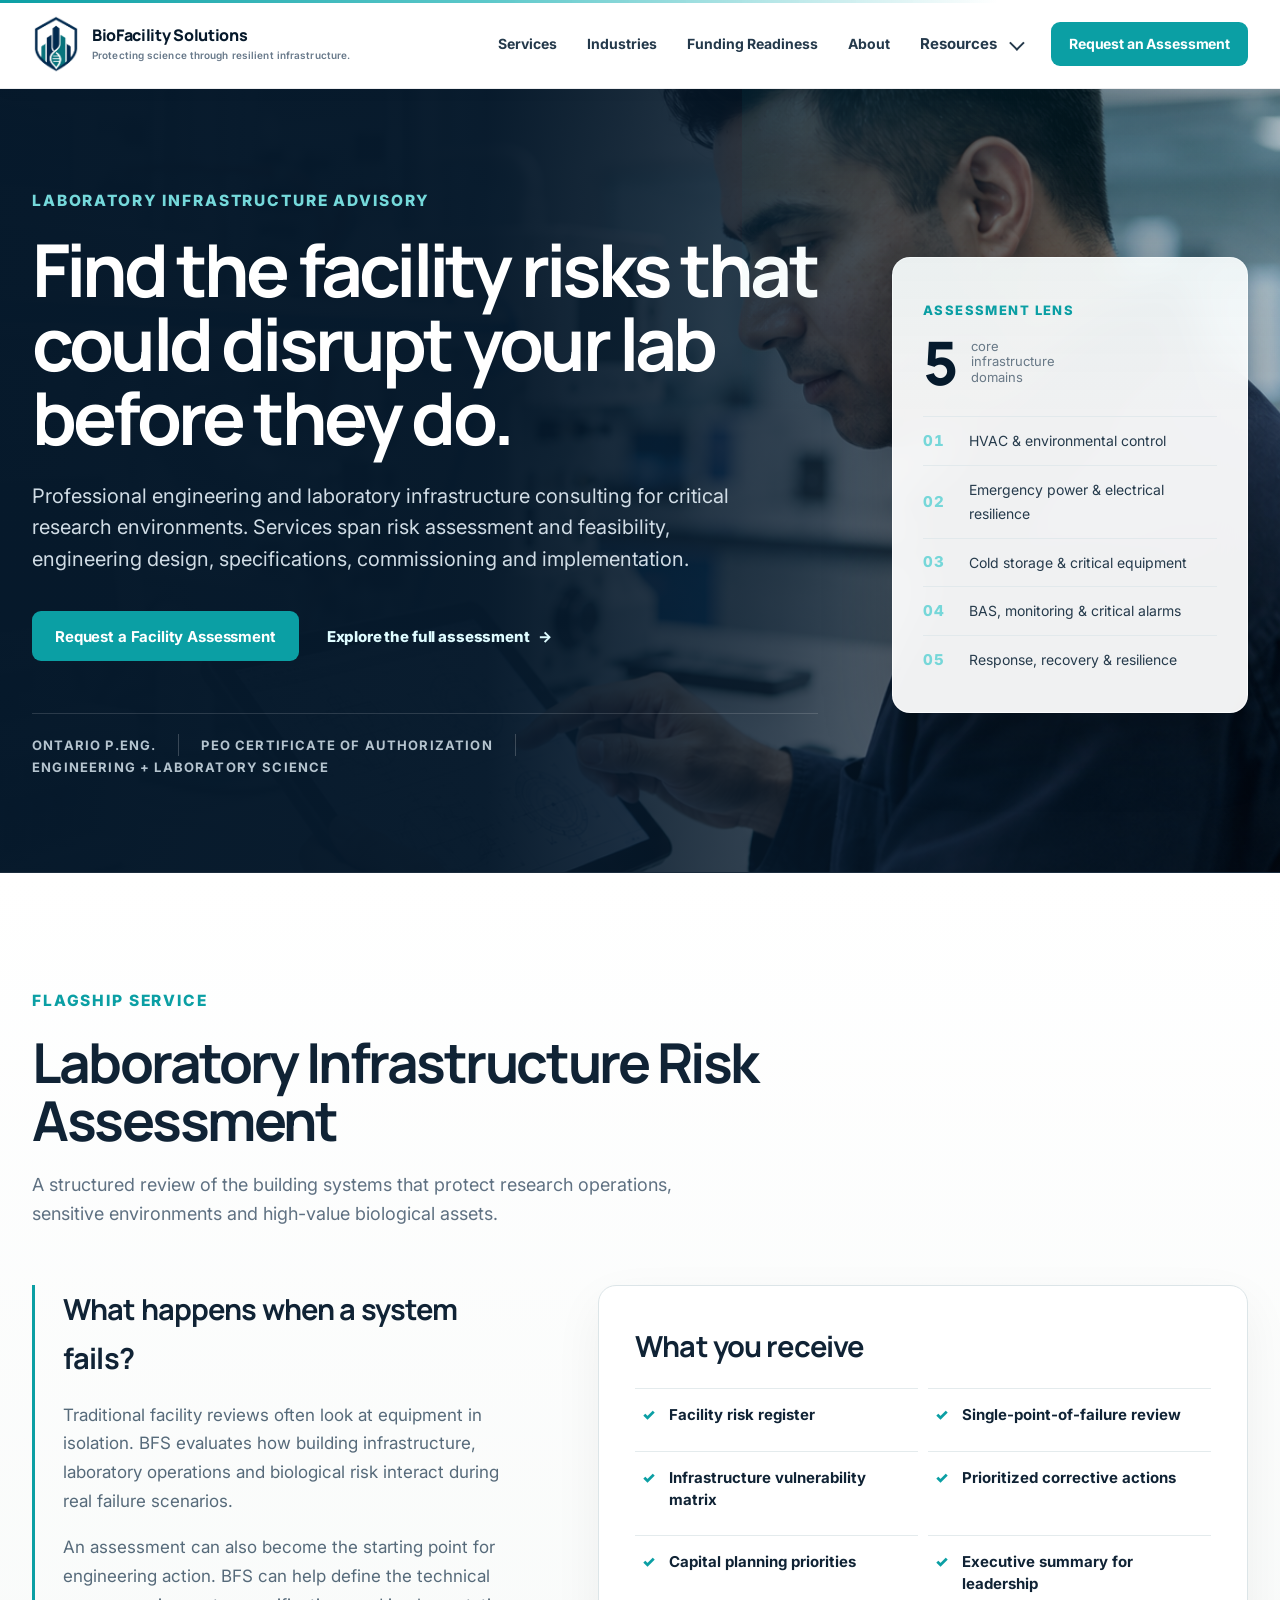
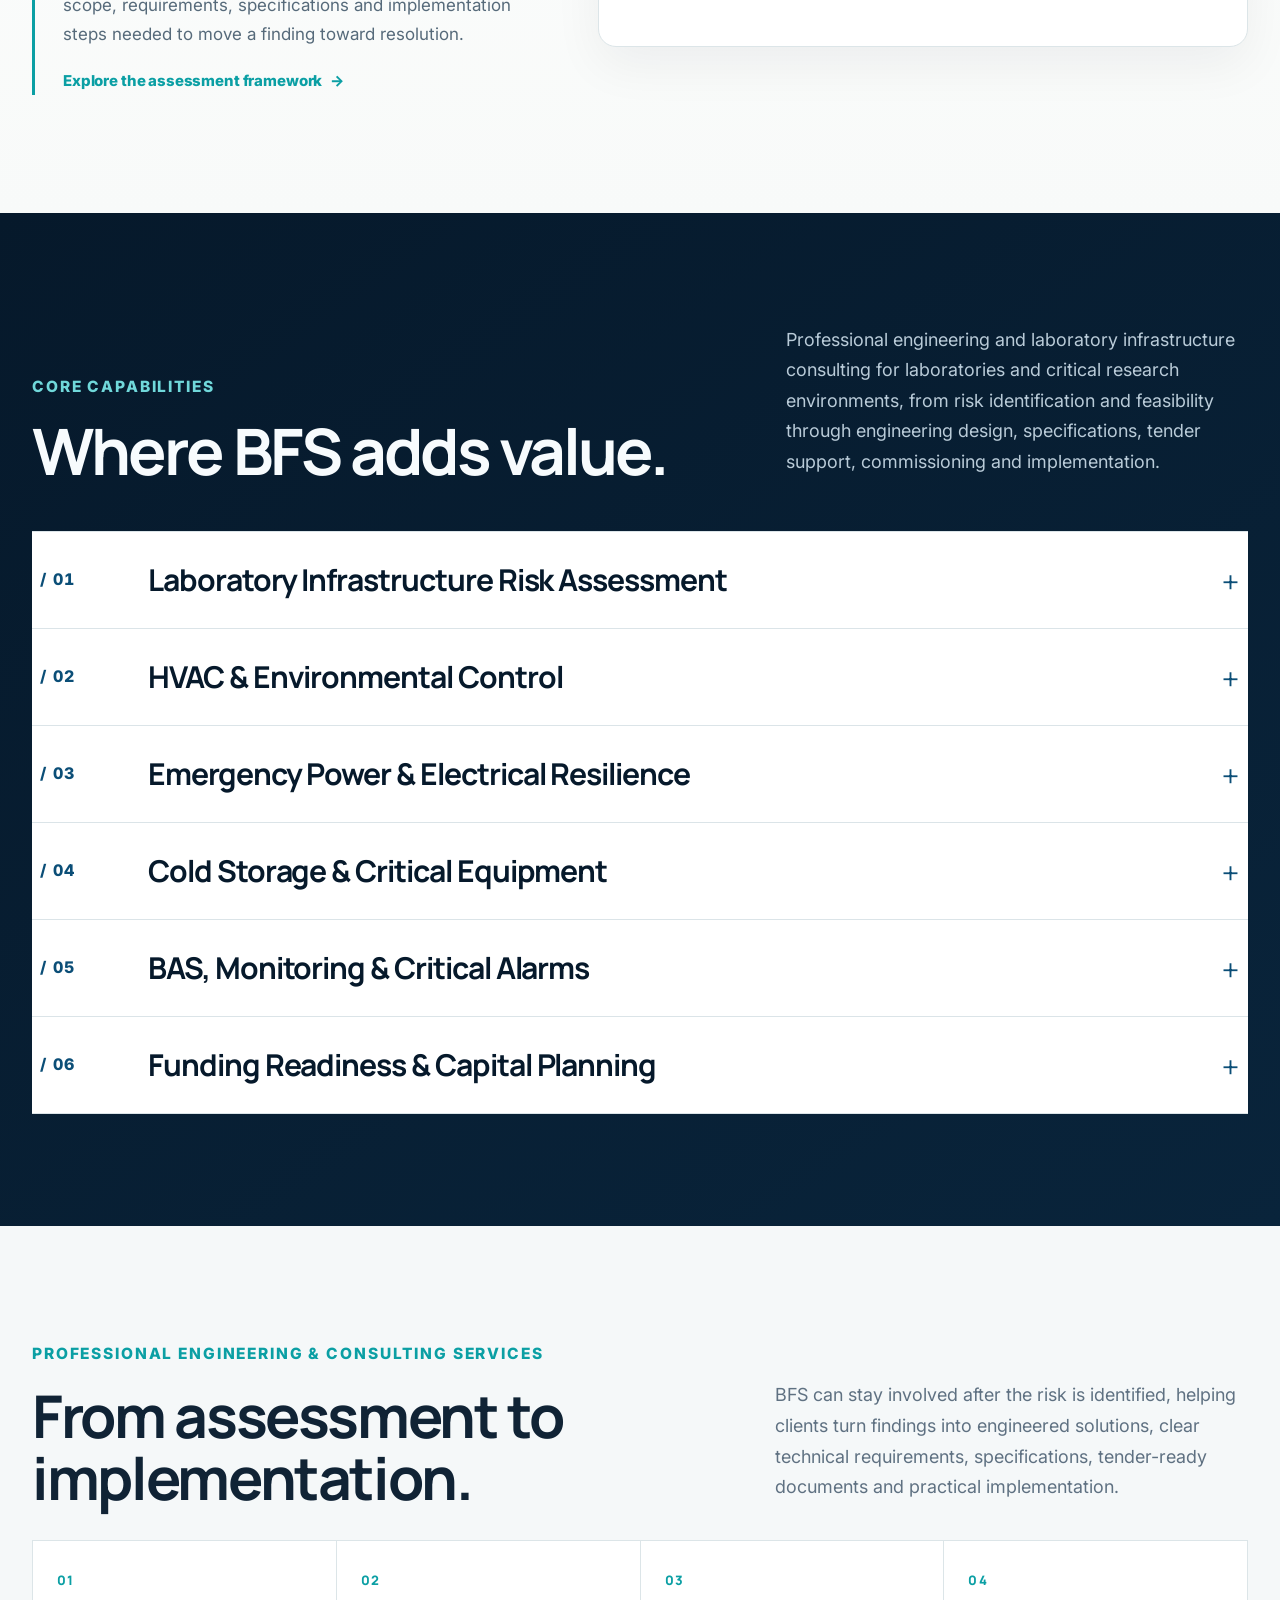
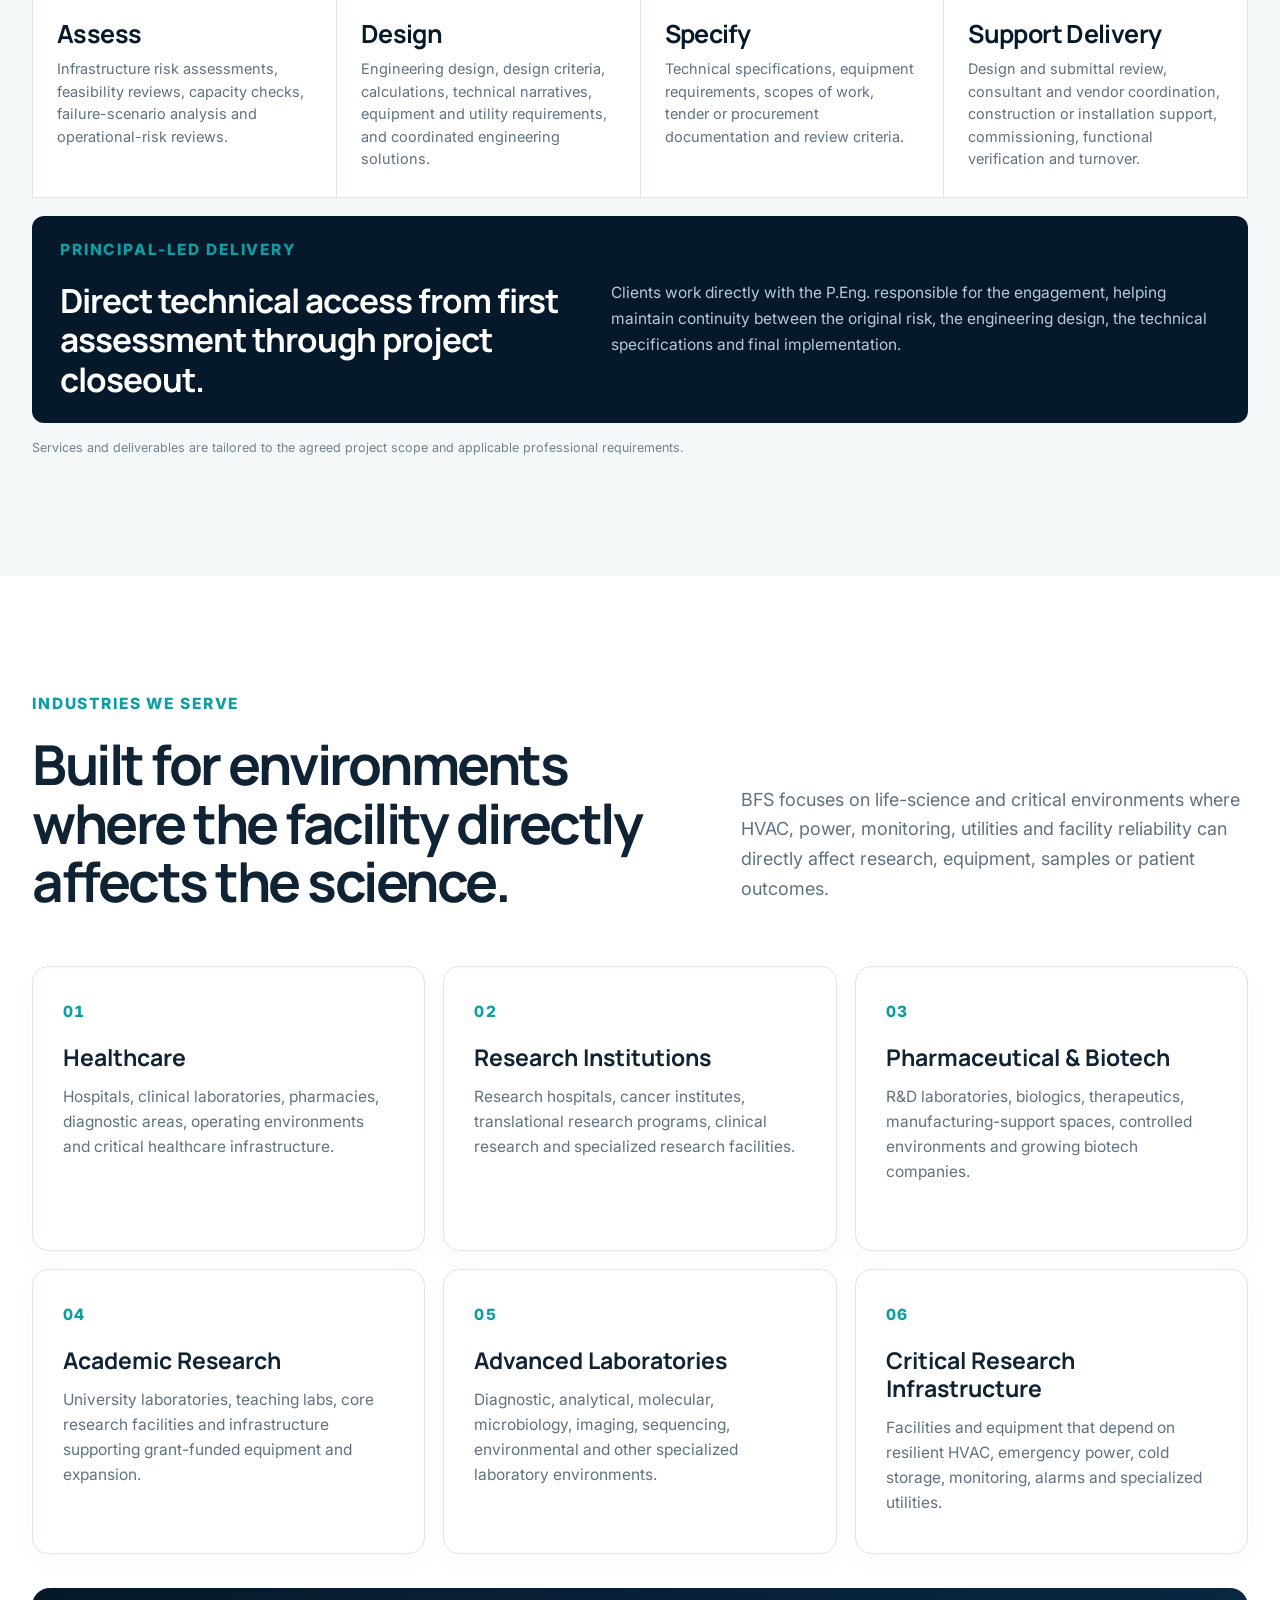
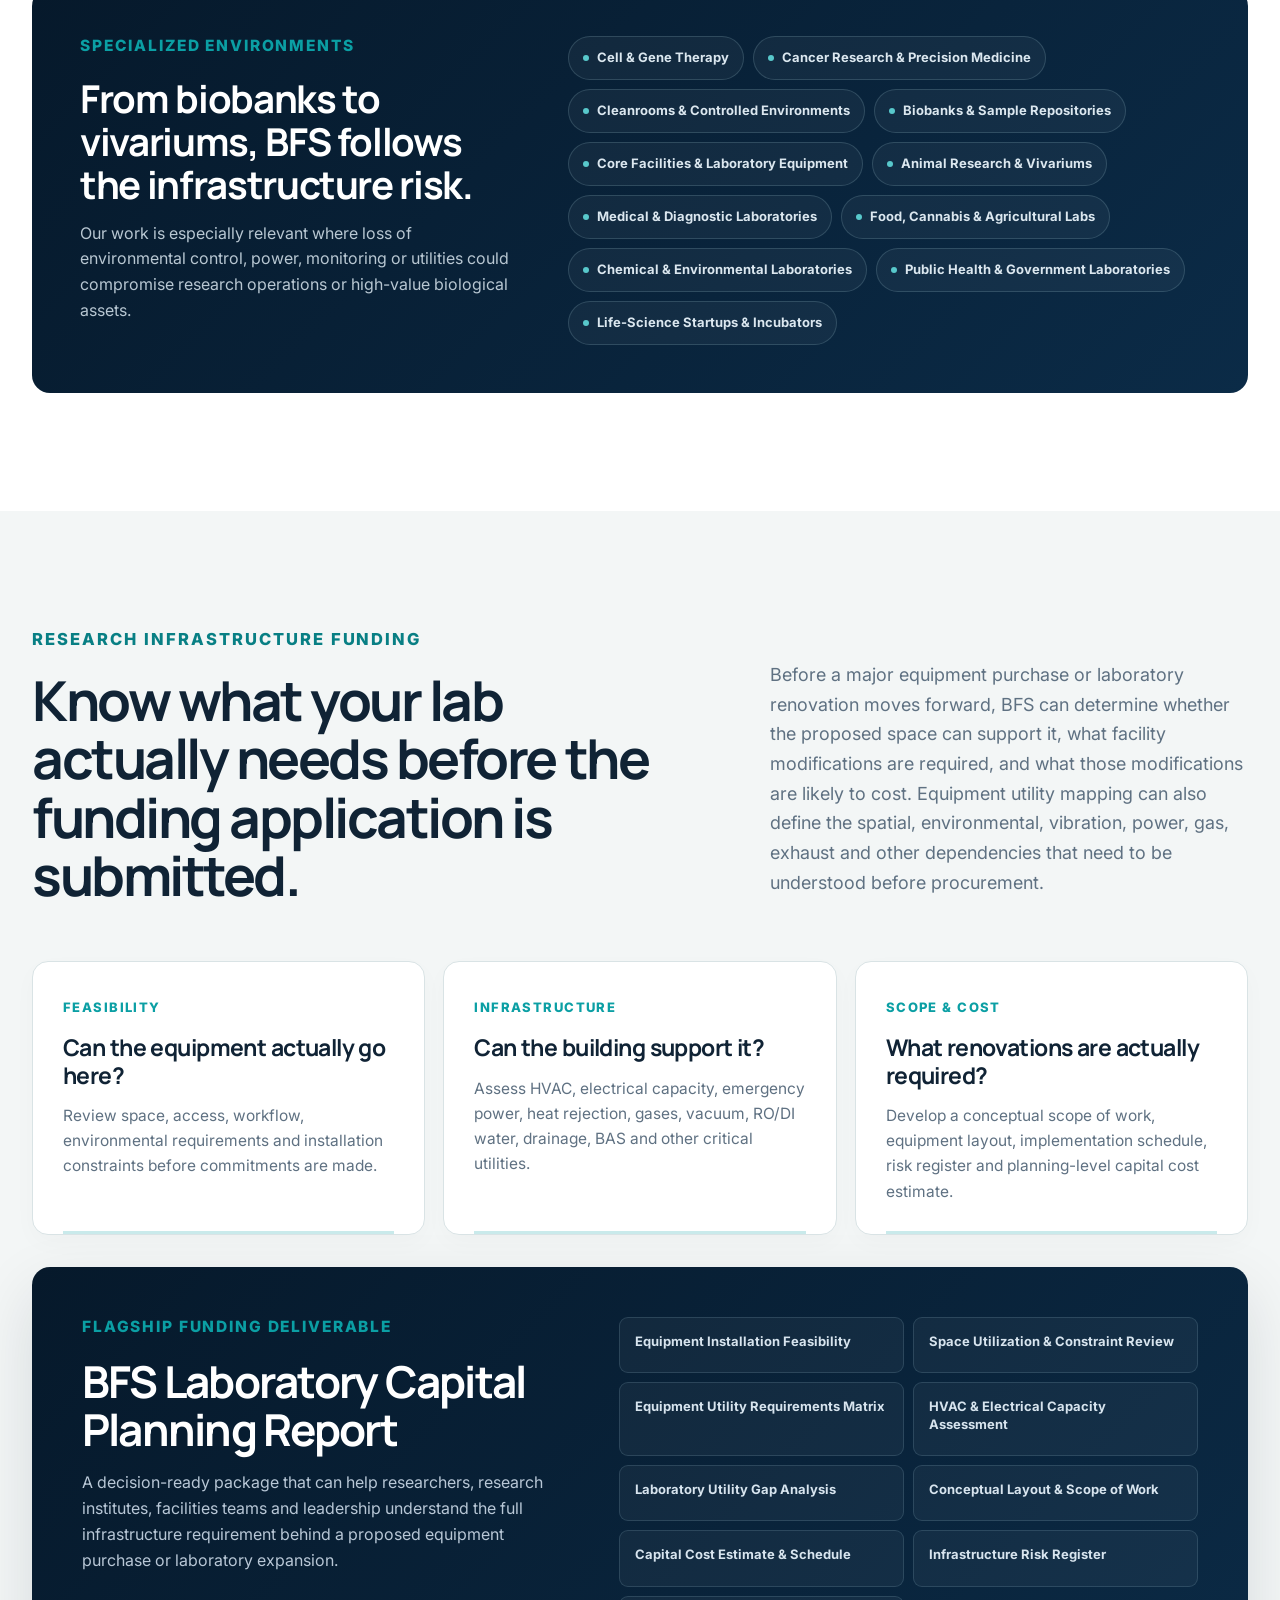
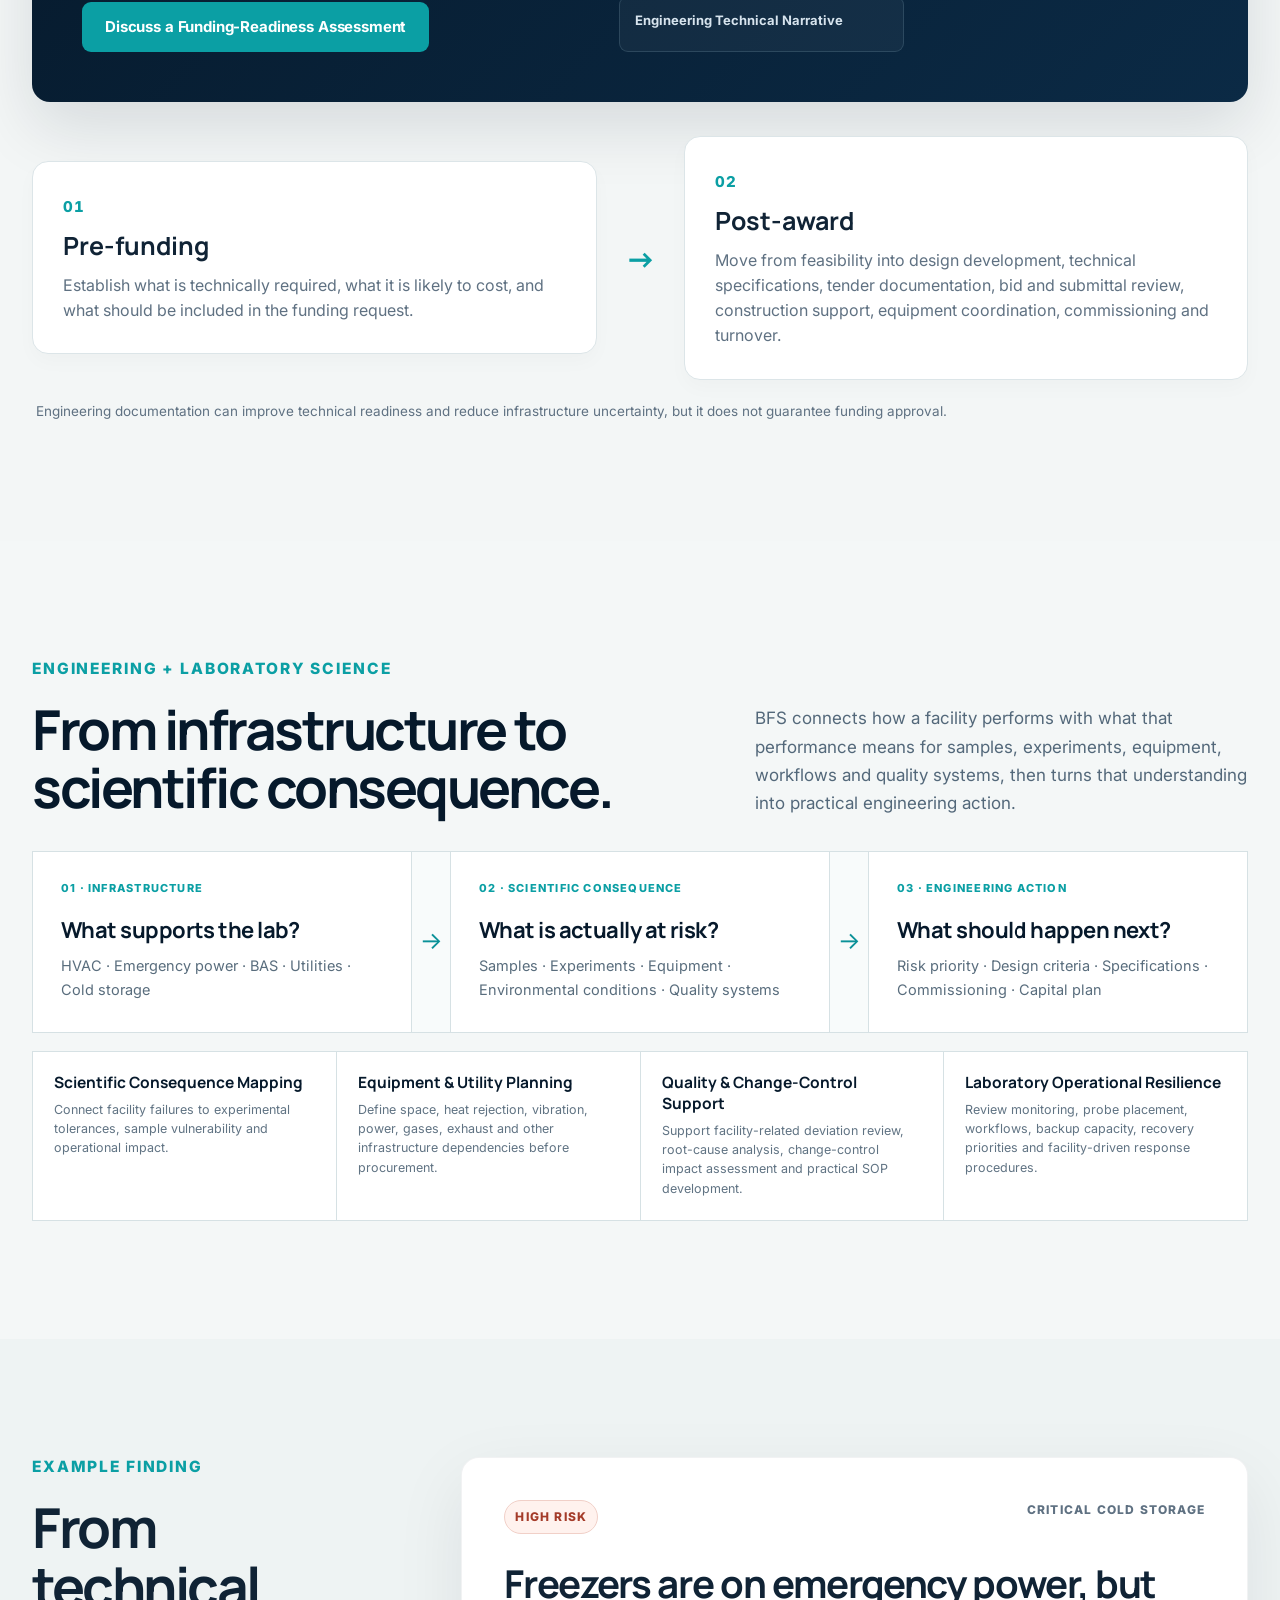
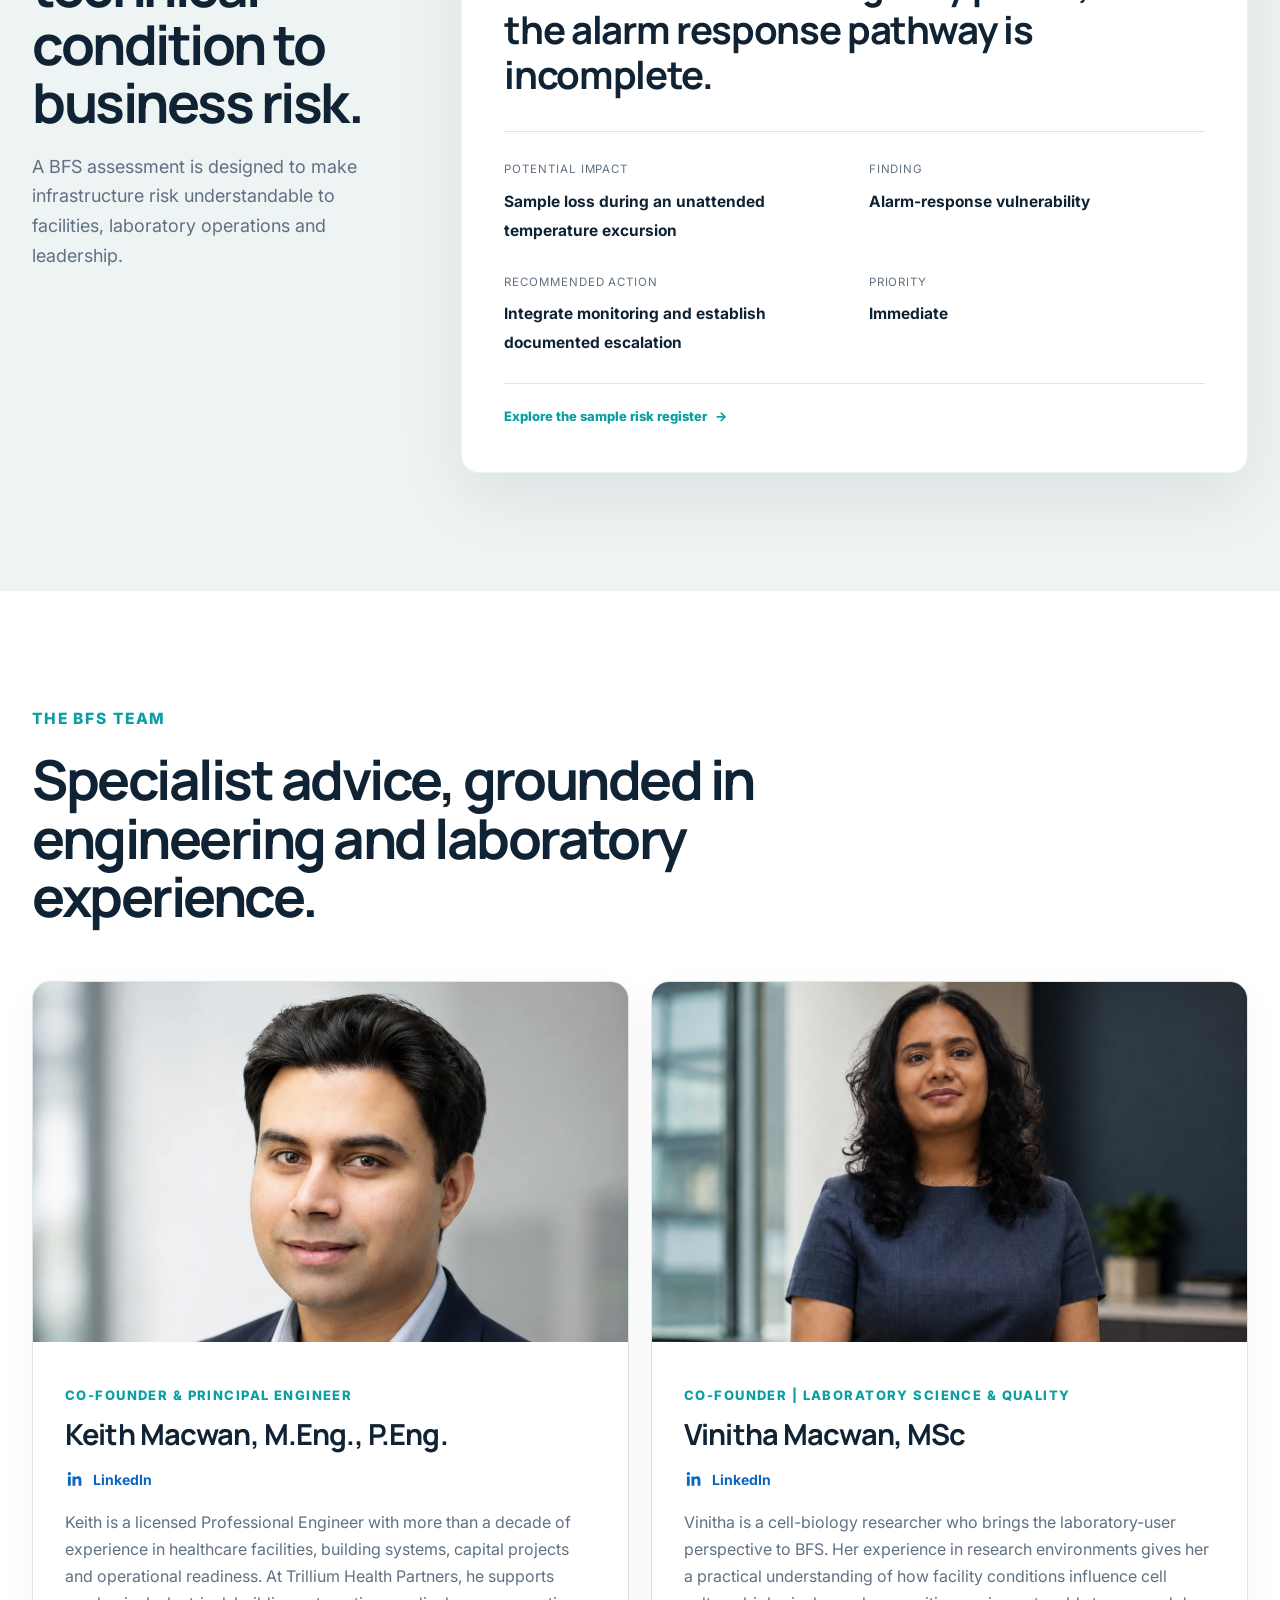
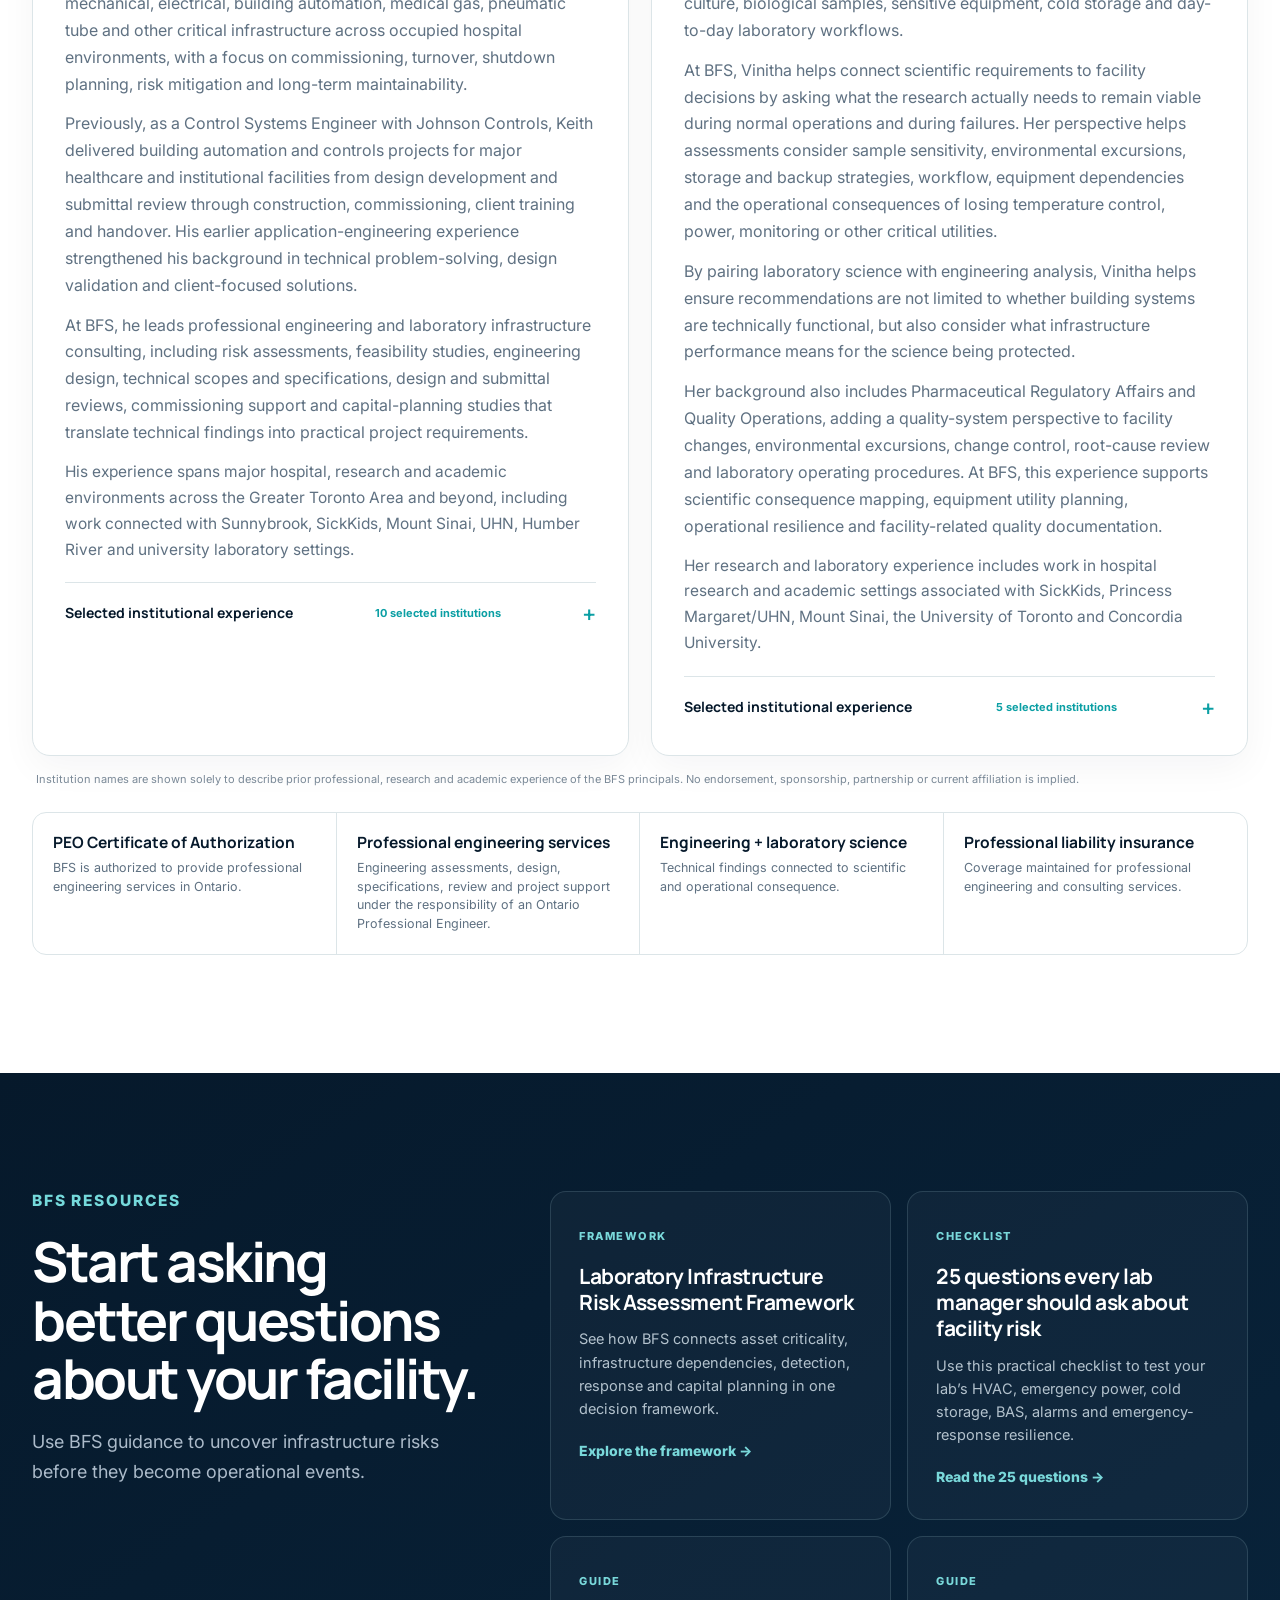
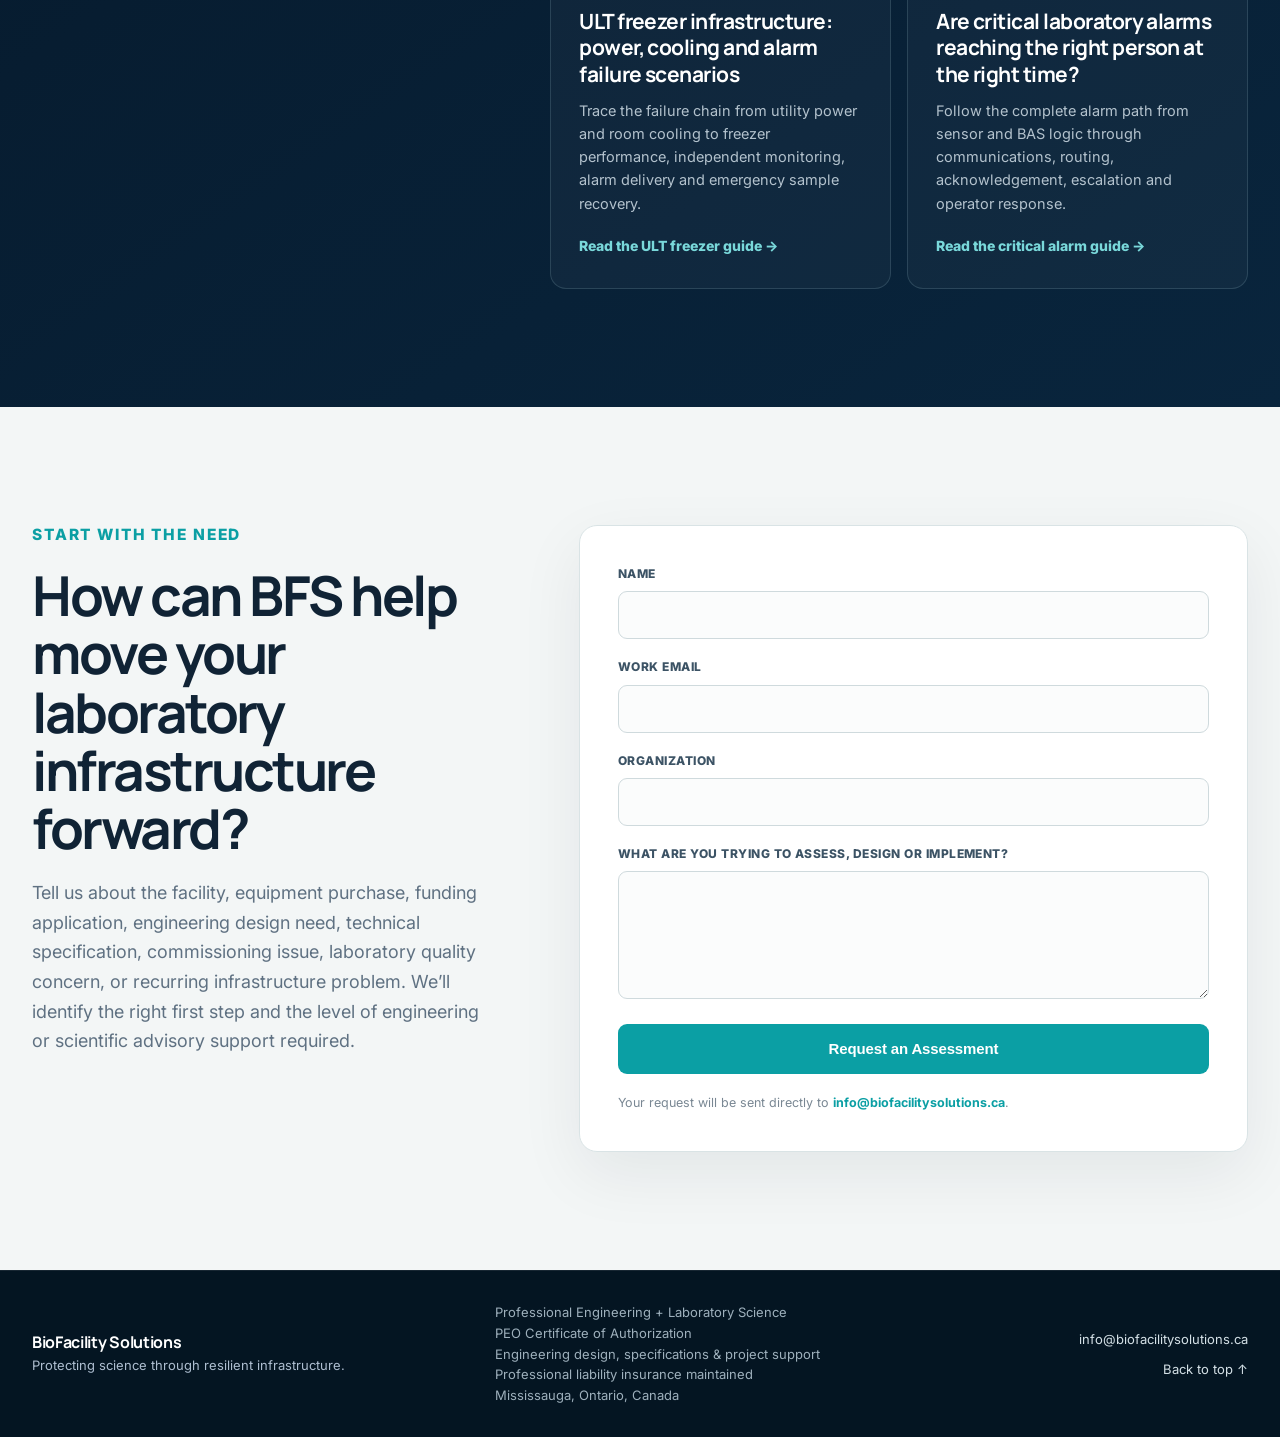
==== commit 13f0b9f5: "Add files via upload" ====
--- a/index.html
+++ b/index.html
@@ -9,7 +9,7 @@
 <link href="https://fonts.googleapis.com" rel="preconnect"/>
 <link crossorigin="" href="https://fonts.gstatic.com" rel="preconnect"/>
 <link href="https://fonts.googleapis.com/css2?family=Inter:wght@400;500;600;700;800&amp;family=Manrope:wght@500;600;700;800&amp;display=swap" rel="stylesheet"/>
-<link href="styles.css?v=24" rel="stylesheet"/>
+<link href="styles.css?v=25" rel="stylesheet"/>
 <link href="assets/favicon.png" rel="icon" type="image/png"/>
 </head>
 <body>
@@ -302,60 +302,27 @@
 <p class="funding-note reveal">Engineering documentation can improve technical readiness and reduce infrastructure uncertainty, but it does not guarantee funding approval.</p>
 </div>
 </section>
-<section class="section section-light split-section">
-<div class="container split-grid">
-<div class="split-copy reveal">
+<section class="section integrated-model-section" id="science-advisory">
+<div class="container">
+<div class="integrated-model-head reveal">
+<div>
 <p class="eyebrow">Engineering + Laboratory Science</p>
-<h2>Two perspectives. One assessment.</h2><p class="science-bridge-lead">Facility performance only matters in context: what it means for samples, experiments, equipment, workflows and quality requirements.</p>
-<p class="large-copy">Engineering asks: <strong>Can the infrastructure continue operating?</strong></p>
-<p class="large-copy">Laboratory science asks: <strong>What happens to the biology if it doesn’t?</strong></p>
-<p class="accent-copy">BFS asks both.</p>
-</div>
-<div aria-label="BFS combines engineering and laboratory science in one assessment" class="perspective-visual reveal">
-<div class="perspective-lens">
-<span class="perspective-no">01</span>
-<div><strong>Engineering</strong><p>HVAC · Power · BAS · Utilities · Resilience</p></div>
-</div>
-<div class="perspective-lens">
-<span class="perspective-no">02</span>
-<div><strong>Laboratory Science</strong><p>Samples · Processes · Equipment · Research impact</p></div>
-</div>
-<div class="perspective-result">
-<span>BFS Assessment</span>
-<strong>Infrastructure risk connected to scientific consequence.</strong>
-</div>
-</div>
-</div>
-</section><section class="section science-advisory-section" id="science-advisory">
-<div class="container">
-<div class="science-advisory-heading reveal">
-<div>
-<p class="eyebrow">The Laboratory Science Perspective</p>
-<h2>Infrastructure decisions informed by the science they protect.</h2>
-</div>
-<p>BFS pairs professional engineering with hands-on laboratory experience in molecular and cell biology. That combination helps connect building-system performance to biological materials, scientific workflows, sensitive instrumentation and laboratory quality requirements.</p>
-</div>
-<div class="science-advisory-grid">
-<article class="science-advisory-card reveal">
-<span>01</span>
-<h3>Scientific Consequence Mapping</h3>
-<p>Translate HVAC, power, BAS and utility failures into the operational and scientific consequences they can create, so the risk register reflects actual experimental tolerances and asset vulnerability.</p>
-</article>
-<article class="science-advisory-card reveal">
-<span>02</span>
-<h3>Equipment &amp; Utility Mapping</h3>
-<p>Define the space, heat rejection, vibration, power, gas, exhaust and other facility dependencies needed to support advanced instrumentation, capital planning and funding requests.</p>
-</article>
-<article class="science-advisory-card reveal">
-<span>03</span>
-<h3>Laboratory Operational Resilience</h3>
-<p>Review monitoring strategy, probe placement, workflows, backup capacity, recovery priorities and facility-driven emergency procedures from the laboratory user's perspective.</p>
-</article>
-<article class="science-advisory-card reveal">
-<span>04</span>
-<h3>Quality &amp; Compliance Support</h3>
-<p>Support facility-related deviation investigations, root-cause analysis, change-control impact assessments and practical SOP development where infrastructure changes or environmental excursions affect laboratory operations.</p>
-</article>
+<h2>From infrastructure to scientific consequence.</h2>
+</div>
+<p>BFS connects how a facility performs with what that performance means for samples, experiments, equipment, workflows and quality systems, then turns that understanding into practical engineering action.</p>
+</div>
+<div class="consequence-flow reveal" aria-label="BFS integrated engineering and laboratory science model">
+<article><span>01 · Infrastructure</span><h3>What supports the lab?</h3><p>HVAC · Emergency power · BAS · Utilities · Cold storage</p></article>
+<div class="consequence-arrow" aria-hidden="true">→</div>
+<article><span>02 · Scientific consequence</span><h3>What is actually at risk?</h3><p>Samples · Experiments · Equipment · Environmental conditions · Quality systems</p></article>
+<div class="consequence-arrow" aria-hidden="true">→</div>
+<article><span>03 · Engineering action</span><h3>What should happen next?</h3><p>Risk priority · Design criteria · Specifications · Commissioning · Capital plan</p></article>
+</div>
+<div class="science-capability-strip">
+<article class="reveal"><strong>Scientific Consequence Mapping</strong><p>Connect facility failures to experimental tolerances, sample vulnerability and operational impact.</p></article>
+<article class="reveal"><strong>Equipment &amp; Utility Planning</strong><p>Define space, heat rejection, vibration, power, gases, exhaust and other infrastructure dependencies before procurement.</p></article>
+<article class="reveal"><strong>Quality &amp; Change-Control Support</strong><p>Support facility-related deviation review, root-cause analysis, change-control impact assessment and practical SOP development.</p></article>
+<article class="reveal"><strong>Laboratory Operational Resilience</strong><p>Review monitoring, probe placement, workflows, backup capacity, recovery priorities and facility-driven response procedures.</p></article>
 </div>
 </div>
 </section>
@@ -411,14 +378,14 @@
 <article class="founder-card reveal">
 <img alt="Vinitha Macwan, MSc, Co-Founder and Laboratory Science advisor at BioFacility Solutions" src="assets/vinitha.png"/>
 <div>
-<p class="role">Co-Founder | Laboratory Science</p>
+<p class="role">Co-Founder | Laboratory Science &amp; Quality</p>
 <h3>Vinitha Macwan, MSc</h3>
 <a aria-label="Vinitha Macwan on LinkedIn" class="founder-linkedin" href="https://www.linkedin.com/in/vinitha-macwan/" rel="noopener noreferrer" target="_blank"><svg aria-hidden="true" viewbox="0 0 24 24"><path d="M5.2 3.6a2 2 0 1 1 0 4 2 2 0 0 1 0-4ZM3.5 9h3.4v11H3.5V9Zm5.5 0h3.3v1.5h.05c.46-.87 1.58-1.79 3.25-1.79 3.48 0 4.12 2.29 4.12 5.27V20h-3.44v-5.34c0-1.27-.02-2.91-1.77-2.91-1.78 0-2.05 1.39-2.05 2.82V20H9V9Z"></path></svg><span>LinkedIn</span></a>
 <div class="founder-bio">
 <p>Vinitha is a cell-biology researcher who brings the laboratory-user perspective to BFS. Her experience in research environments gives her a practical understanding of how facility conditions influence cell culture, biological samples, sensitive equipment, cold storage and day-to-day laboratory workflows.</p>
 <p>At BFS, Vinitha helps connect scientific requirements to facility decisions by asking what the research actually needs to remain viable during normal operations and during failures. Her perspective helps assessments consider sample sensitivity, environmental excursions, storage and backup strategies, workflow, equipment dependencies and the operational consequences of losing temperature control, power, monitoring or other critical utilities.</p>
 <p>By pairing laboratory science with engineering analysis, Vinitha helps ensure recommendations are not limited to whether building systems are technically functional, but also consider what infrastructure performance means for the science being protected.</p>
-<p>Her background also includes Pharmaceutical Regulatory Affairs and Quality Operations, adding a quality-system perspective to facility changes, environmental excursions, change control, root-cause review and laboratory operating procedures.</p><p>Her research and laboratory experience includes work in hospital research and academic settings associated with SickKids, Princess Margaret/UHN, Mount Sinai, the University of Toronto and Concordia University.</p>
+<p>Her background also includes Pharmaceutical Regulatory Affairs and Quality Operations, adding a quality-system perspective to facility changes, environmental excursions, change control, root-cause review and laboratory operating procedures. At BFS, this experience supports scientific consequence mapping, equipment utility planning, operational resilience and facility-related quality documentation.</p><p>Her research and laboratory experience includes work in hospital research and academic settings associated with SickKids, Princess Margaret/UHN, Mount Sinai, the University of Toronto and Concordia University.</p>
 </div>
 <details class="founder-experience"><summary><span>Selected institutional experience</span><small>5 selected institutions</small></summary><div aria-label="Selected institutions associated with Vinitha Macwan's prior research and academic experience" class="institution-tags">
 <span>The Hospital for Sick Children (SickKids)</span>
@@ -469,6 +436,6 @@
 <div><a href="mailto:info@biofacilitysolutions.ca">info@biofacilitysolutions.ca</a><a href="#top">Back to top ↑</a></div>
 </div>
 </footer>
-<script src="script.js?v=24"></script>
+<script src="script.js?v=25"></script>
 </body>
 </html>
--- a/styles.css
+++ b/styles.css
@@ -923,3 +923,35 @@
   .science-advisory-card{padding:24px 20px}
   .science-note{padding:12px 13px}
 }
+
+/* v25 — integrated Engineering + Laboratory Science model */
+.integrated-model-section{background:#f4f7f7}
+.integrated-model-head{display:grid;grid-template-columns:minmax(0,1.05fr) minmax(330px,.8fr);gap:76px;align-items:end;margin-bottom:34px}
+.integrated-model-head h2{font:700 clamp(38px,4.3vw,58px)/1.06 Manrope,Inter,sans-serif;letter-spacing:-.045em;margin:0;color:var(--navy);max-width:760px}
+.integrated-model-head>p{margin:0;color:#53687a;font-size:17px;line-height:1.65;max-width:590px}
+.consequence-flow{display:grid;grid-template-columns:1fr 40px 1fr 40px 1fr;align-items:stretch;border:1px solid #d6e1e4;background:#fff}
+.consequence-flow article{padding:27px 28px 29px;min-height:180px}
+.consequence-flow article span{display:block;color:var(--teal);font-size:11px;font-weight:800;letter-spacing:.11em;text-transform:uppercase;margin-bottom:20px}
+.consequence-flow article h3{font:700 22px/1.22 Manrope,Inter,sans-serif;letter-spacing:-.025em;color:var(--navy);margin:0 0 10px}
+.consequence-flow article p{margin:0;color:#596d7d;font-size:14.5px;line-height:1.65}
+.consequence-arrow{display:grid;place-items:center;color:#0a9198;font-size:24px;border-left:1px solid #d6e1e4;border-right:1px solid #d6e1e4;background:#f8fbfb}
+.science-capability-strip{display:grid;grid-template-columns:repeat(4,1fr);margin-top:18px;border-top:1px solid #d6e1e4;border-left:1px solid #d6e1e4}
+.science-capability-strip article{padding:20px 21px 22px;background:#fff;border-right:1px solid #d6e1e4;border-bottom:1px solid #d6e1e4}
+.science-capability-strip strong{display:block;font:700 15.5px/1.35 Manrope,Inter,sans-serif;color:var(--navy);margin-bottom:7px}
+.science-capability-strip p{margin:0;color:#607383;font-size:12.5px;line-height:1.55}
+.consequence-mini-flow{display:flex;align-items:center;flex-wrap:wrap;gap:9px;margin-top:18px;padding-top:16px;border-top:1px solid #d3e0e3}
+.consequence-mini-flow span{display:inline-flex;align-items:center;min-height:32px;padding:6px 10px;border:1px solid #cfe0e3;border-radius:999px;background:#fff;color:#24445a;font-size:11.5px;font-weight:700}
+.consequence-mini-flow b{color:var(--teal);font-size:15px}
+@media(max-width:980px){
+  .integrated-model-head{grid-template-columns:1fr;gap:24px}
+  .consequence-flow{grid-template-columns:1fr}
+  .consequence-arrow{min-height:36px;border-left:0;border-right:0;border-top:1px solid #d6e1e4;border-bottom:1px solid #d6e1e4;transform:rotate(90deg)}
+  .consequence-flow article{min-height:auto}
+  .science-capability-strip{grid-template-columns:1fr 1fr}
+}
+@media(max-width:620px){
+  .integrated-model-head h2{font-size:34px}
+  .consequence-flow article{padding:23px 20px}
+  .science-capability-strip{grid-template-columns:1fr}
+  .science-capability-strip article{padding:18px 20px}
+}
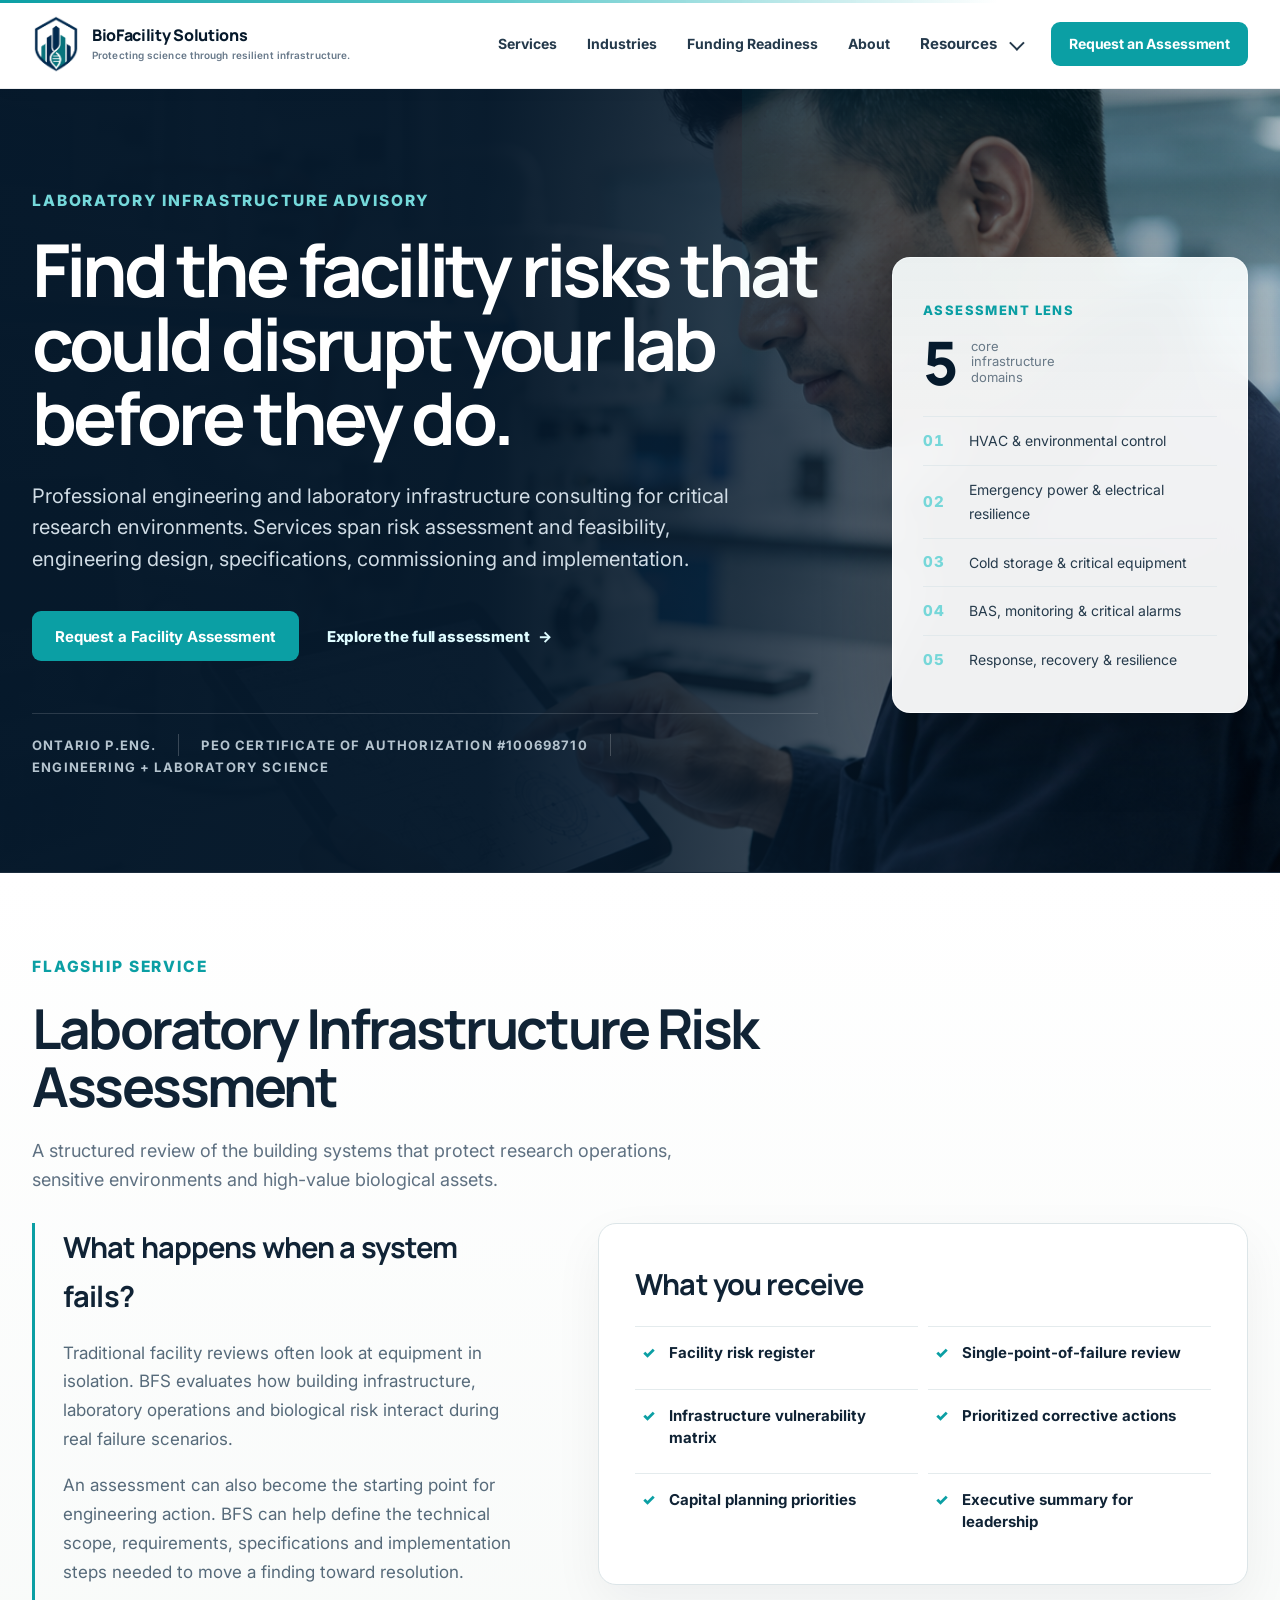
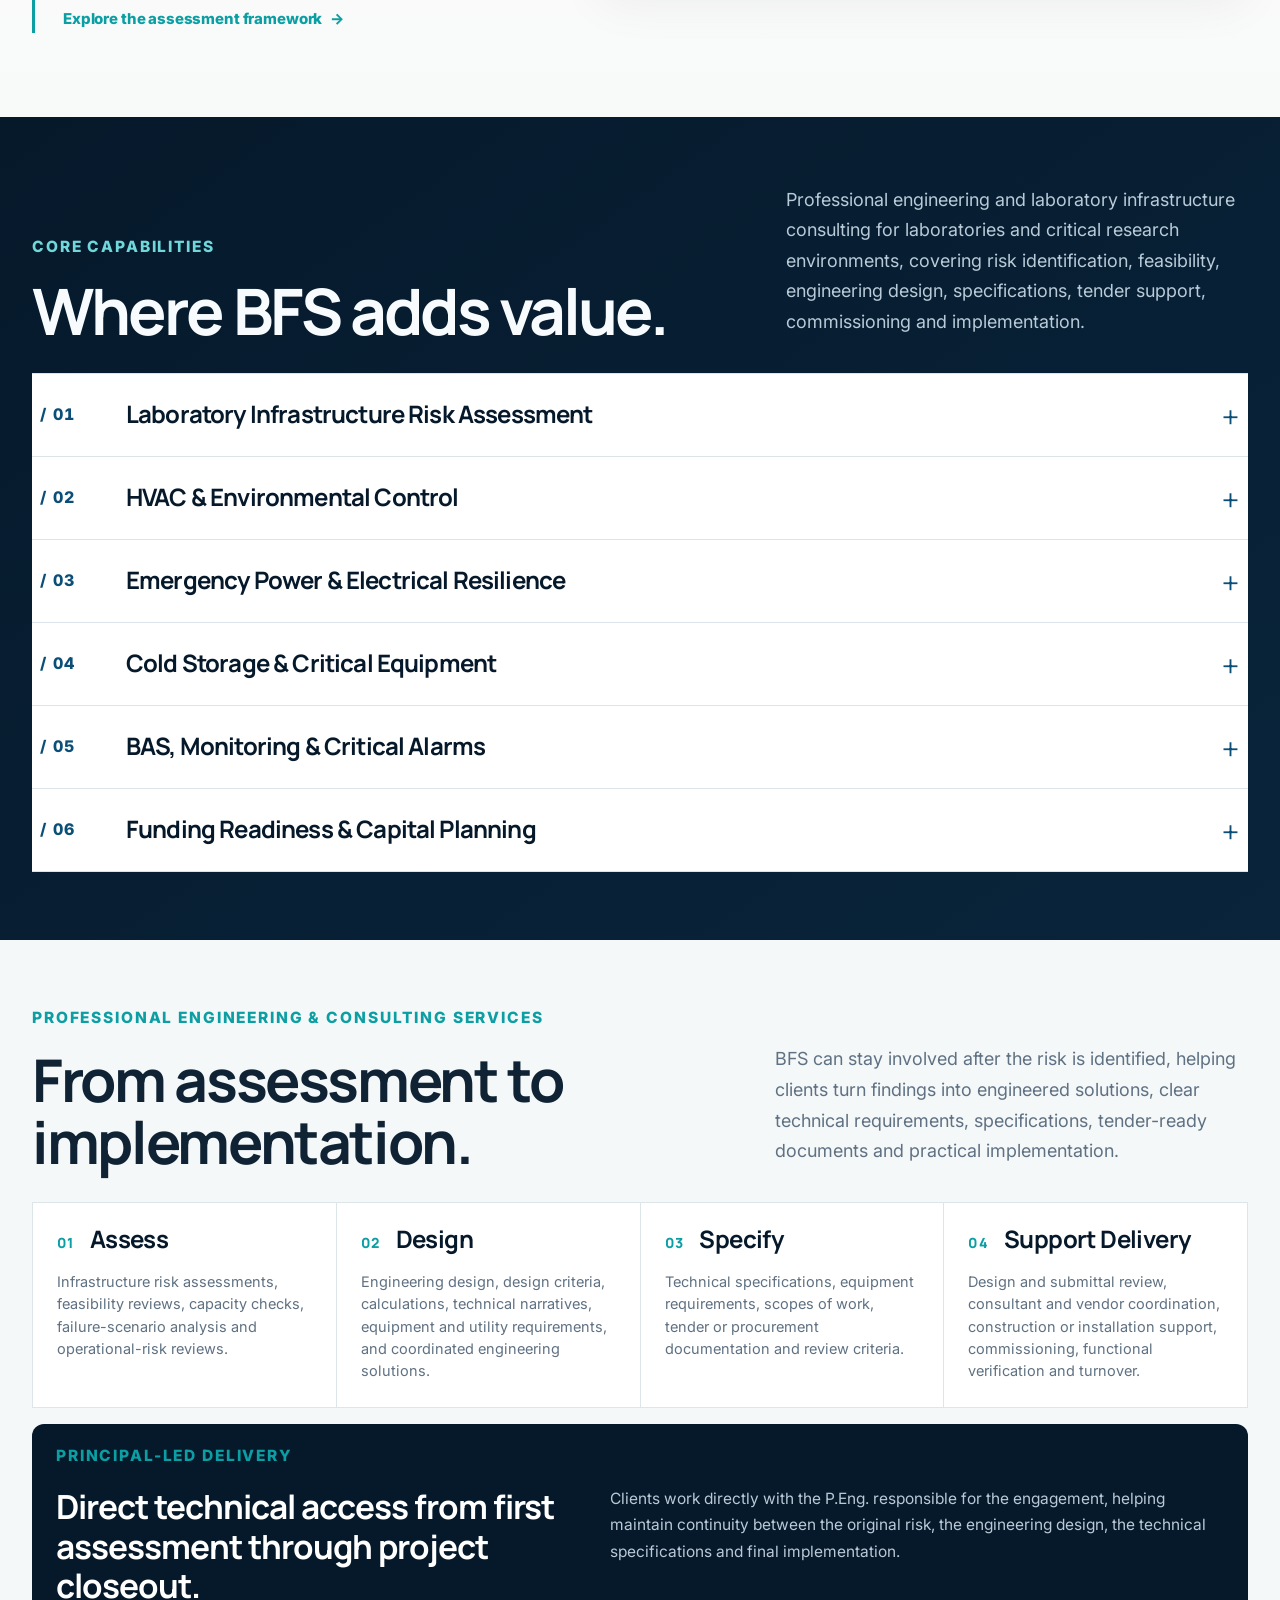
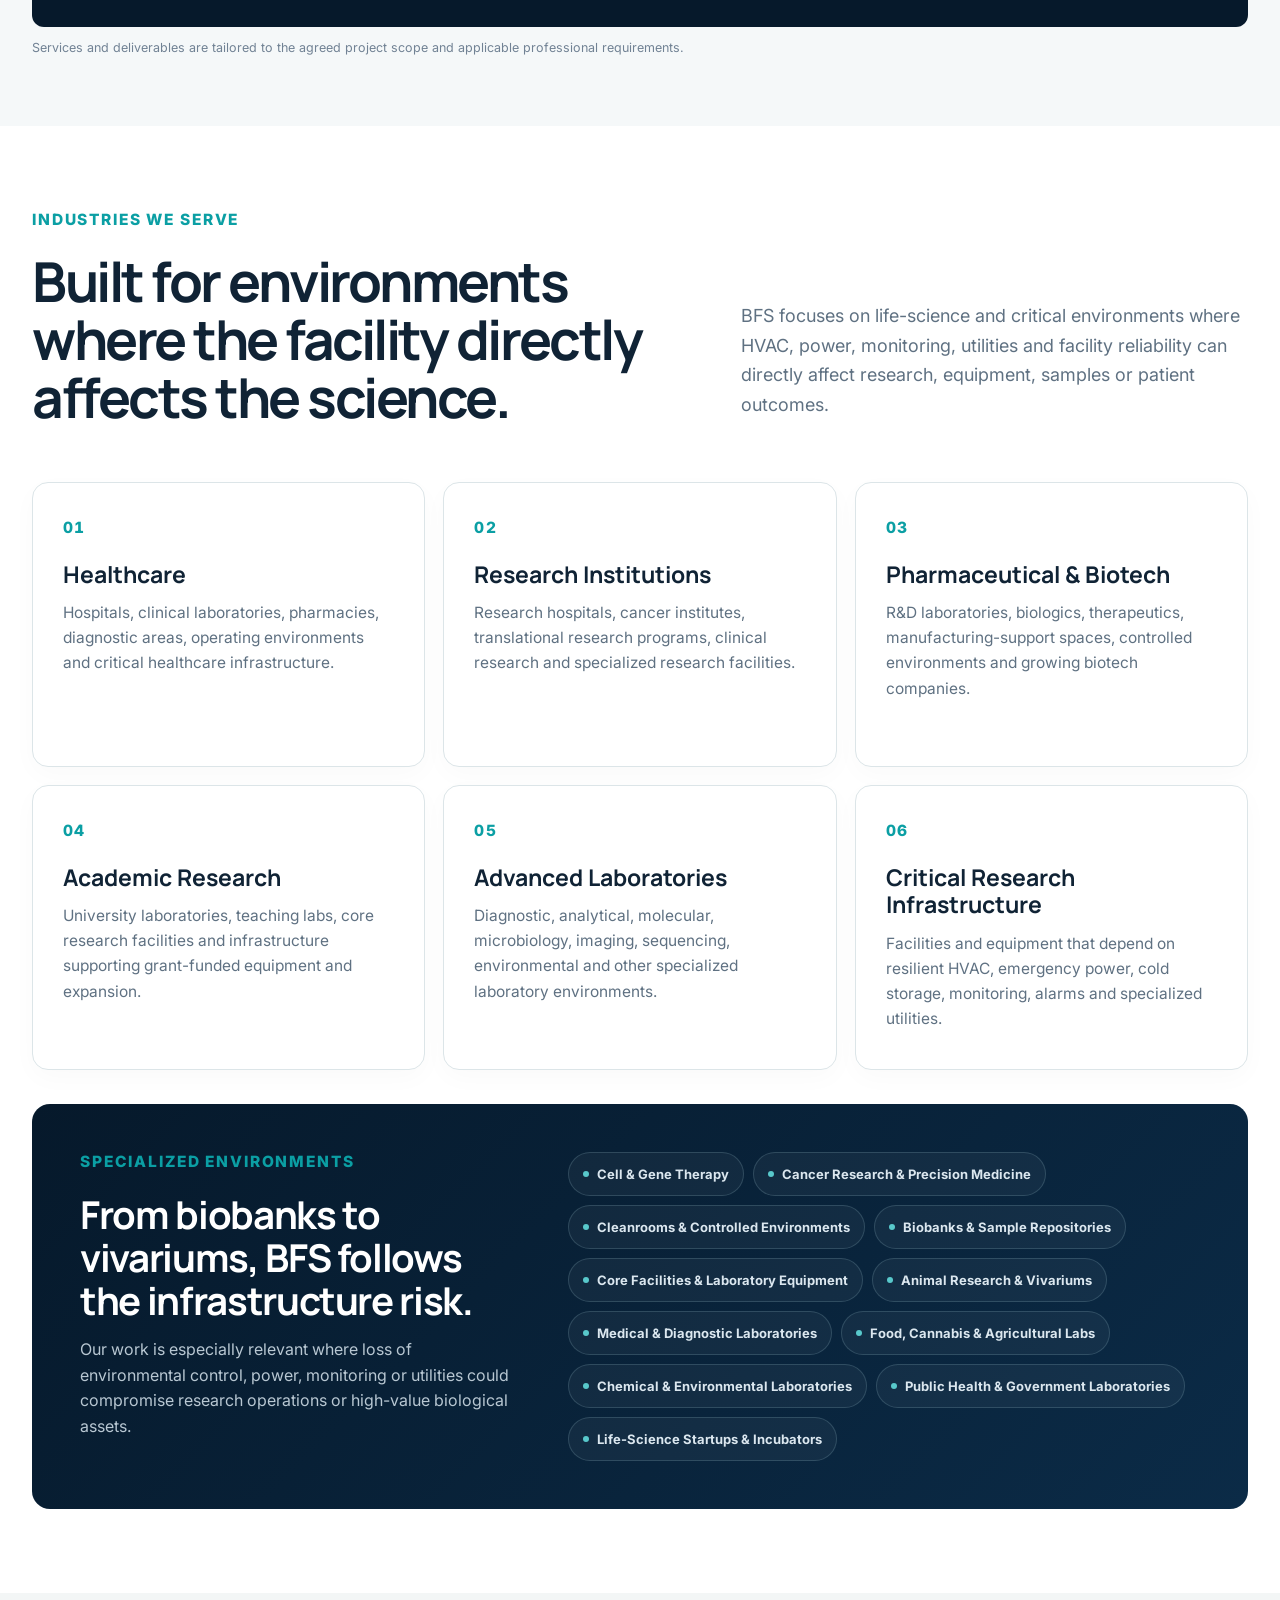
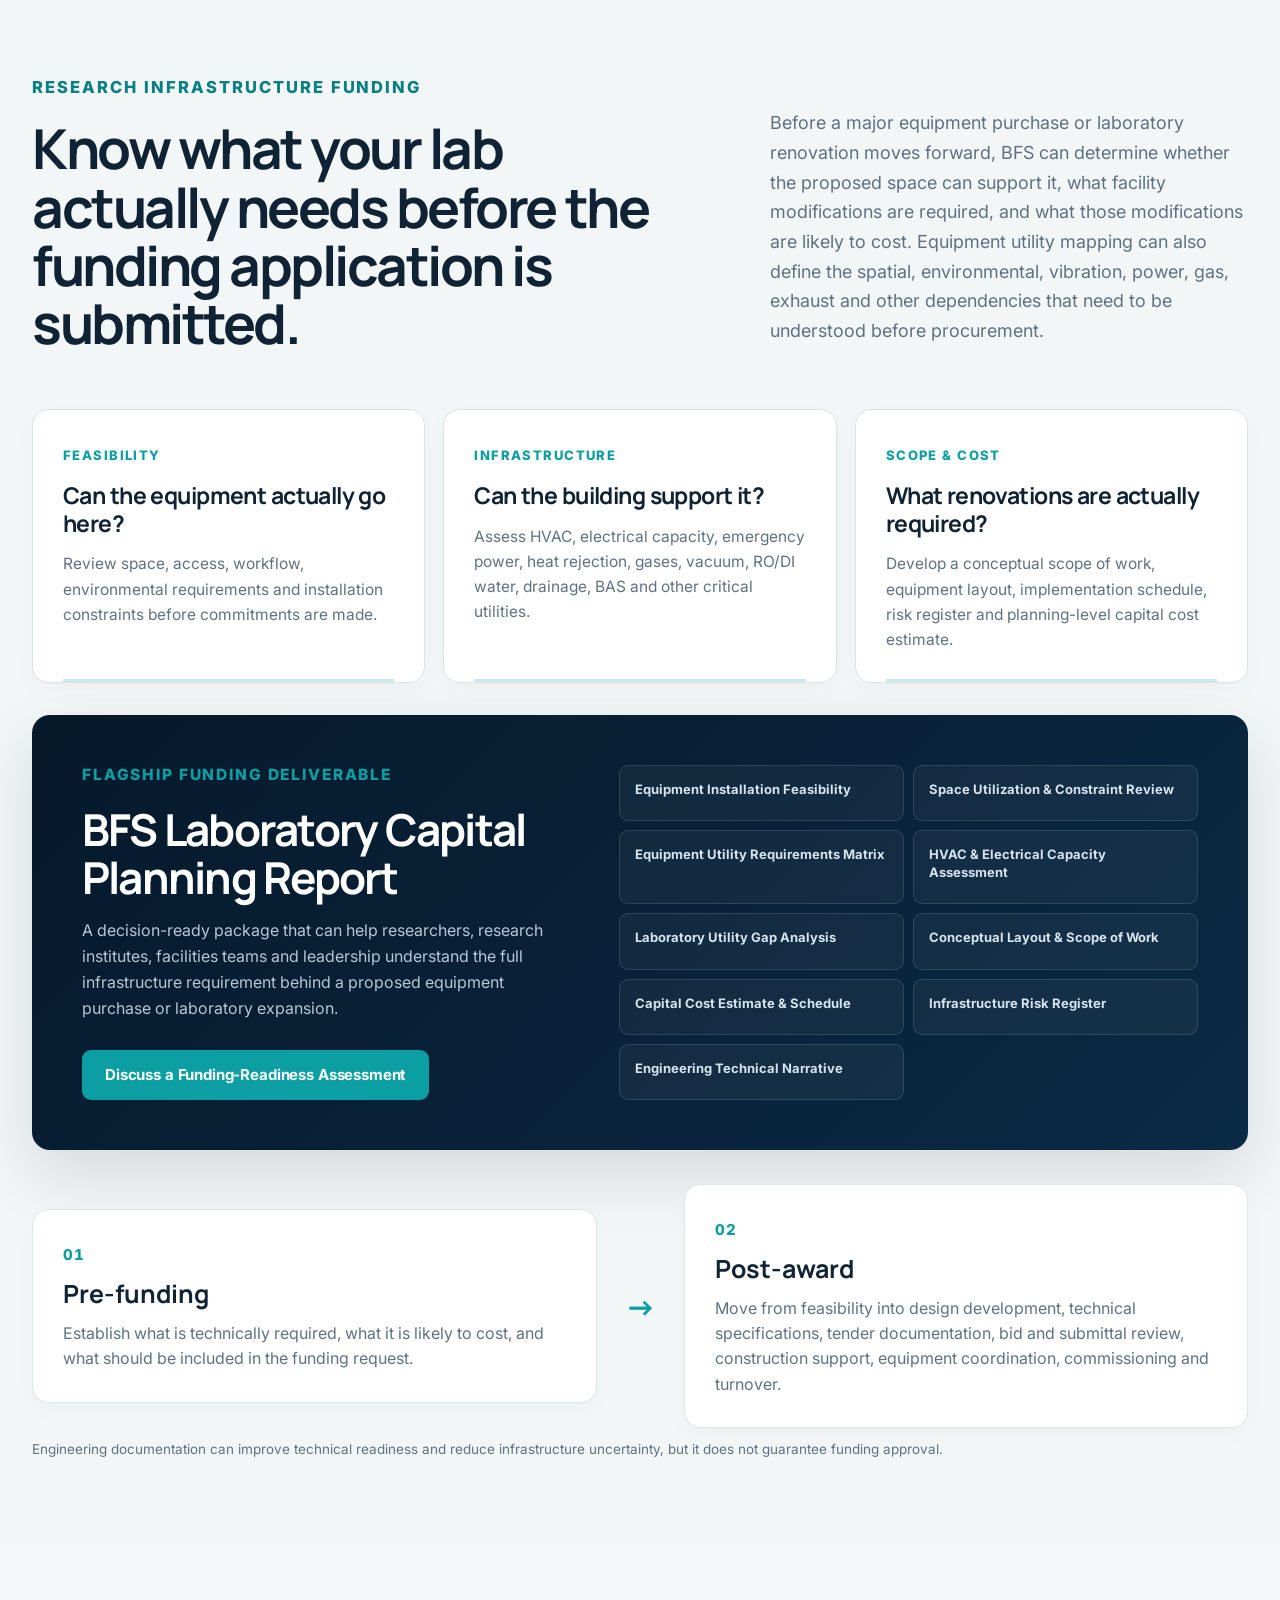
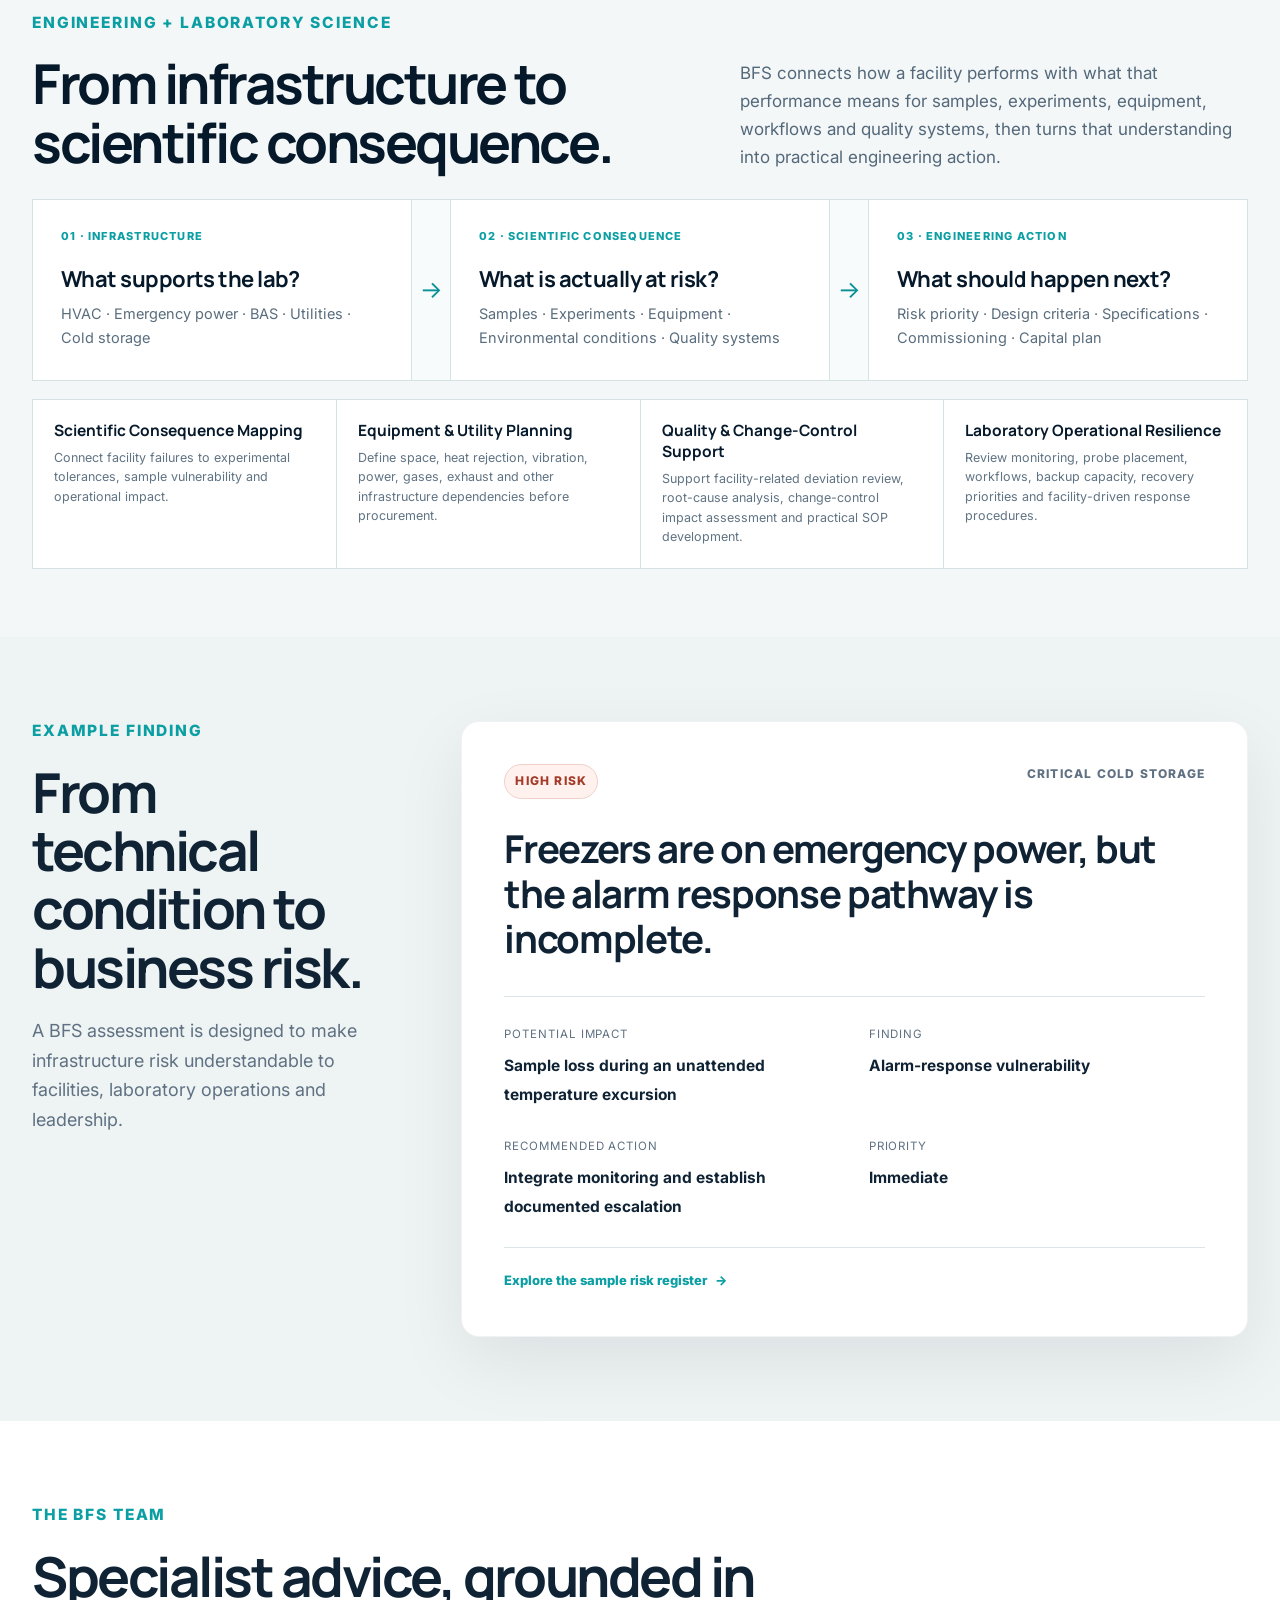
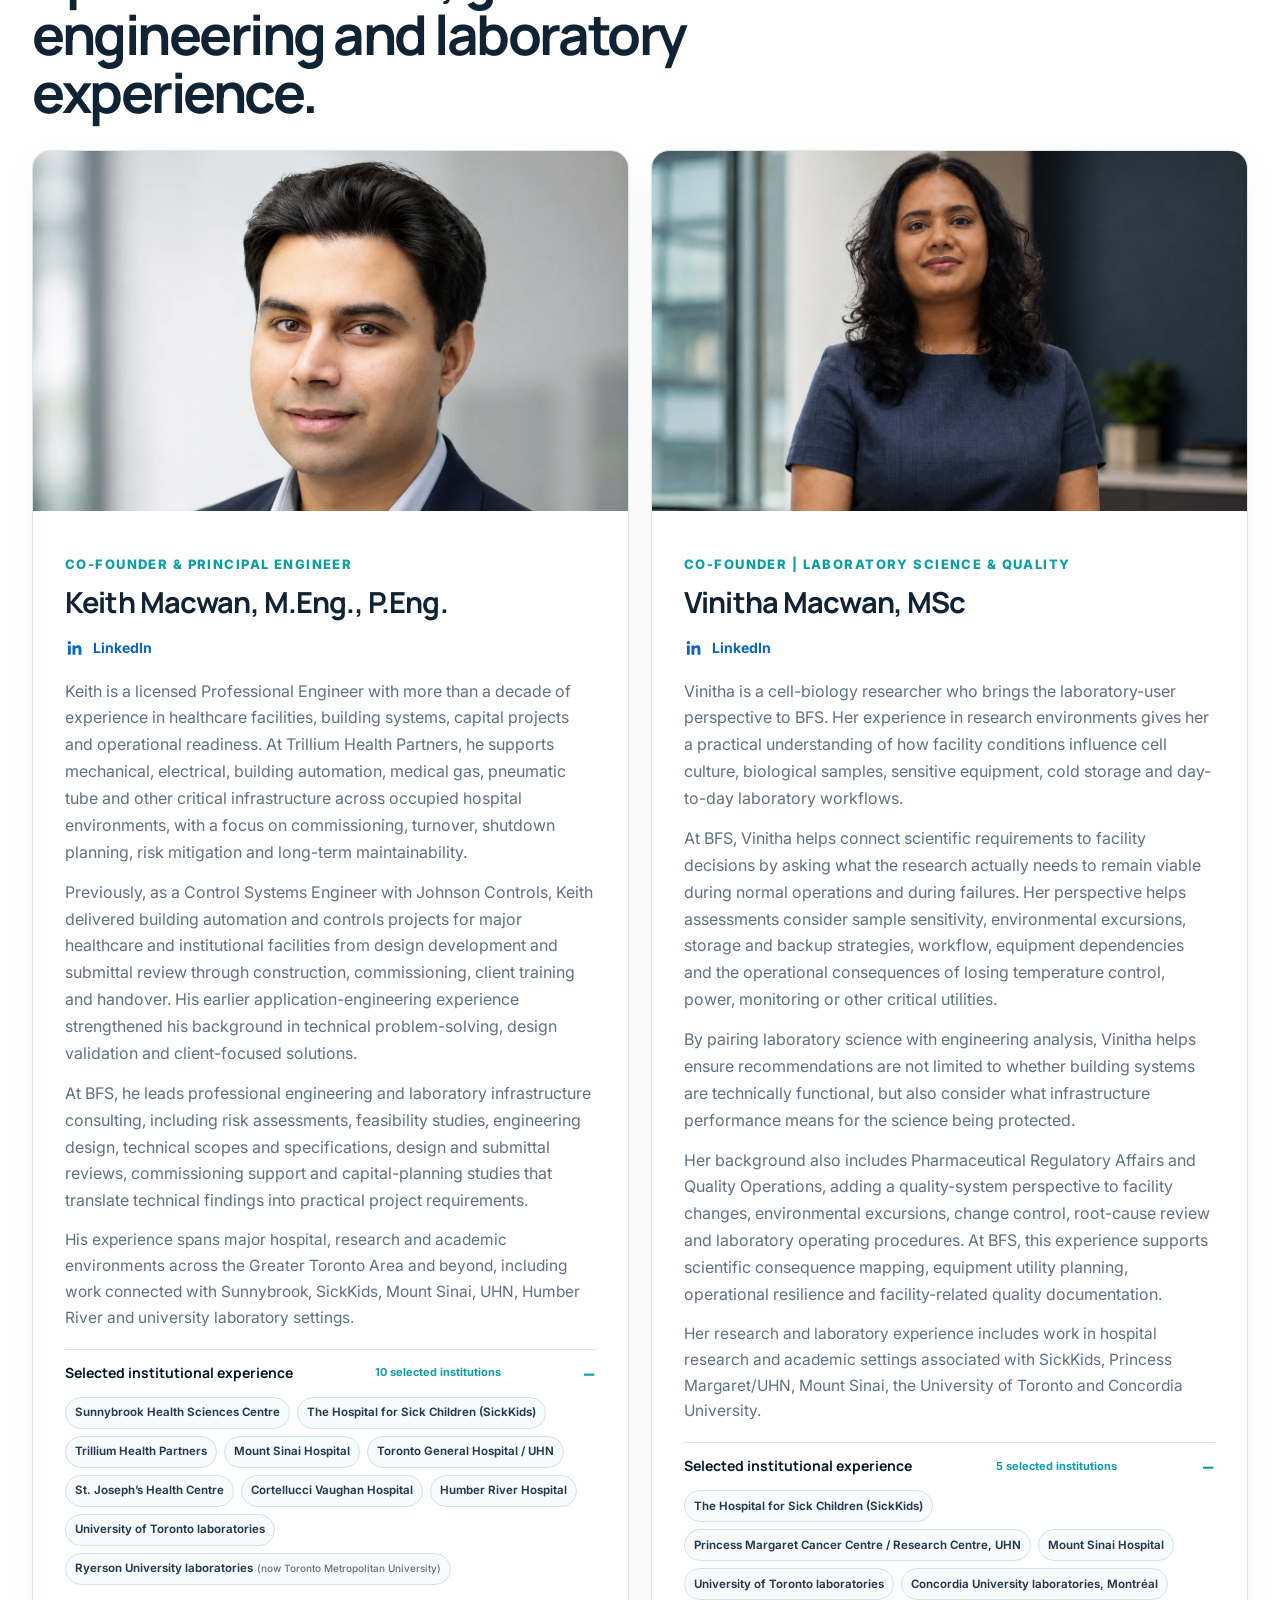
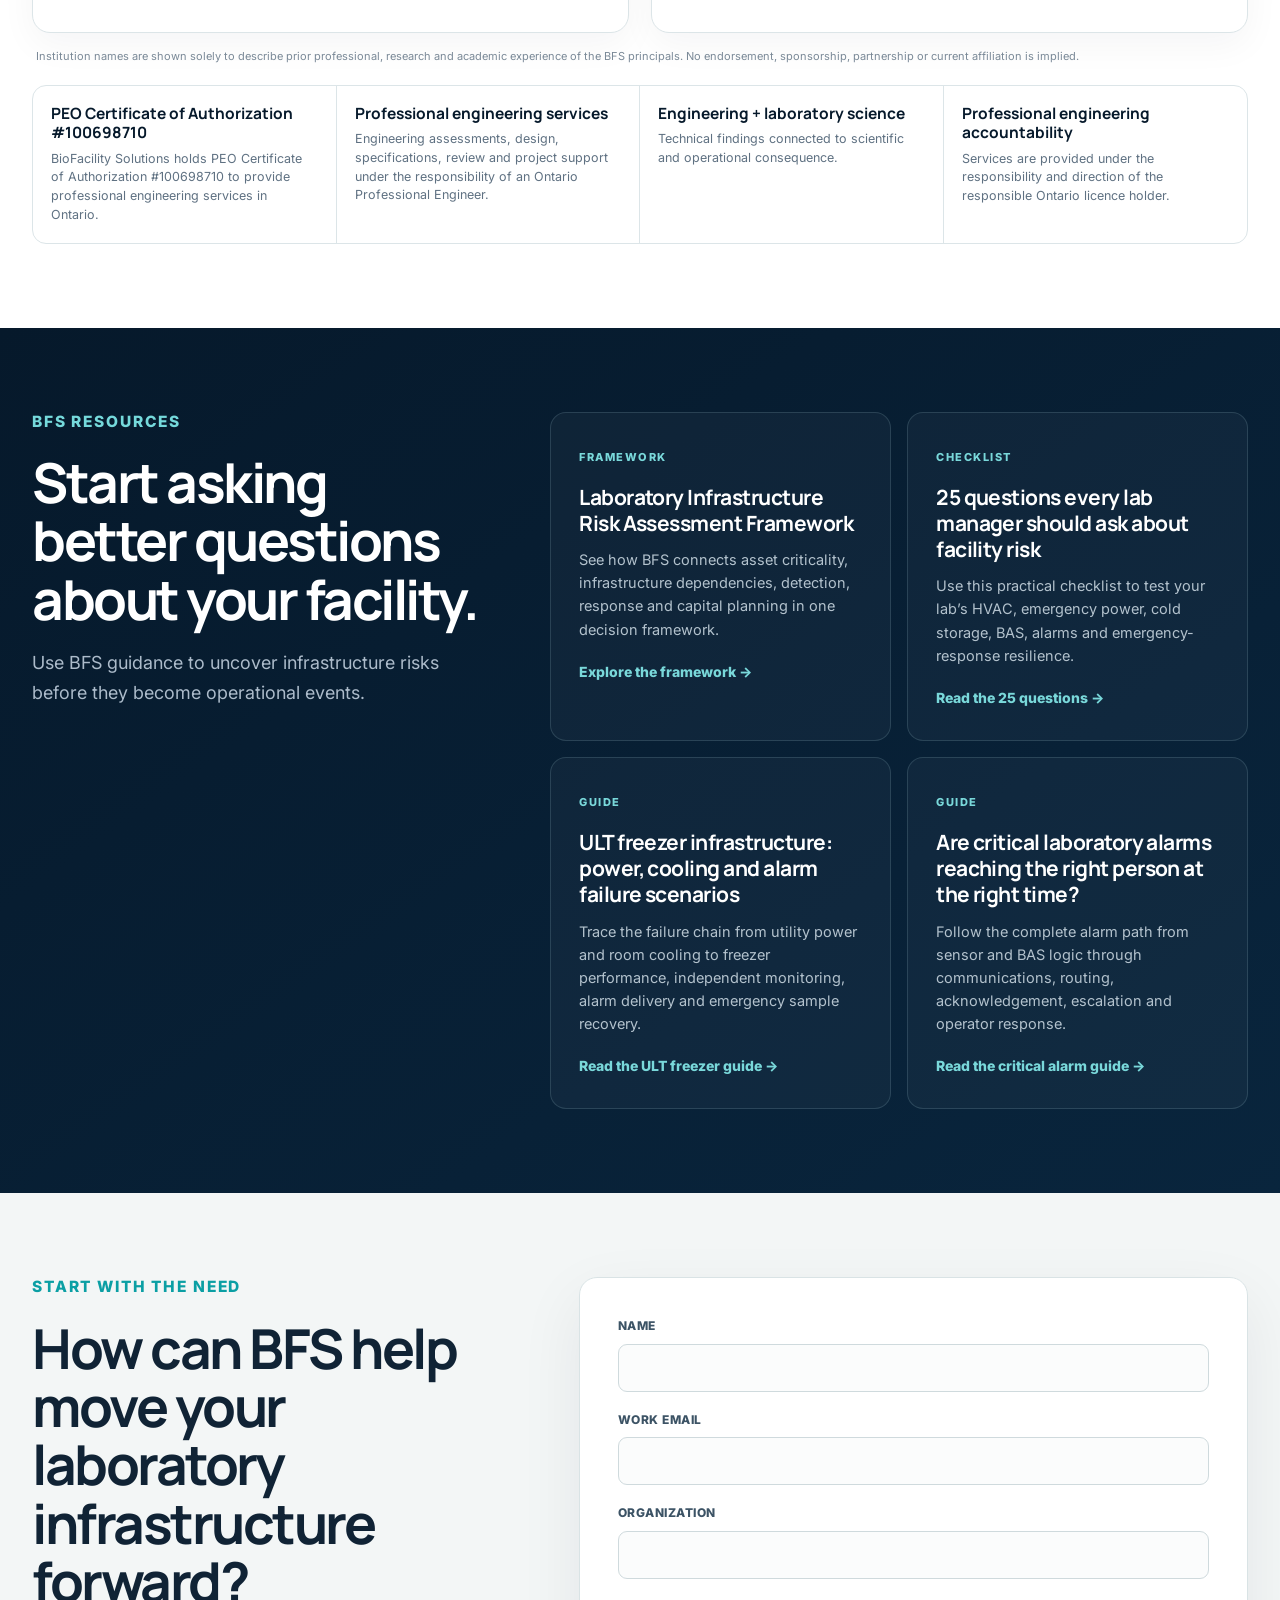
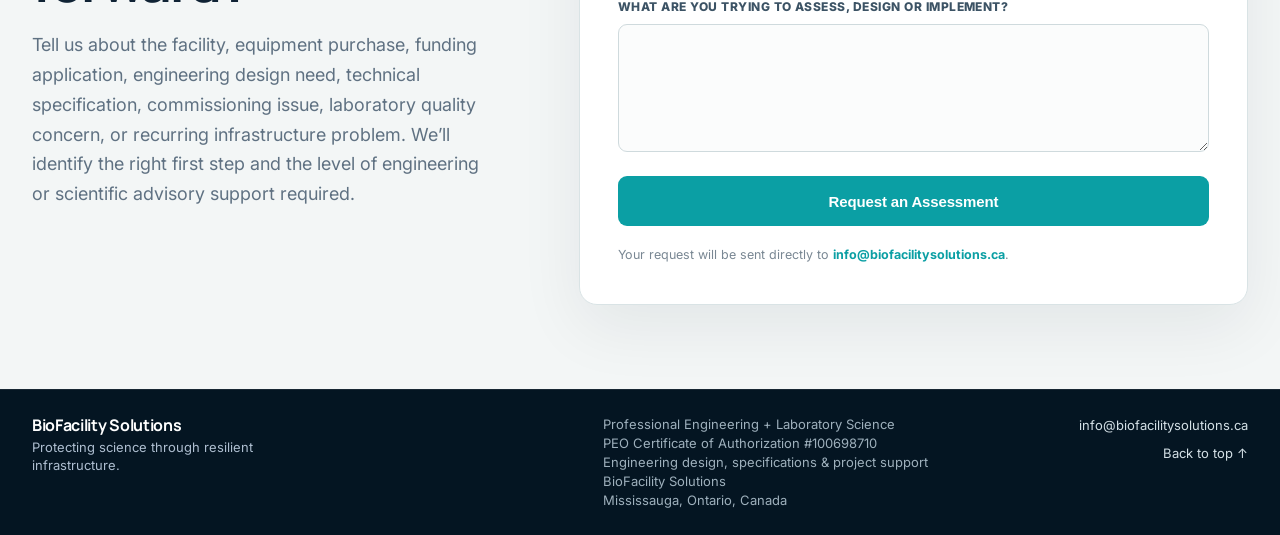
==== commit f3709b84: "Add files via upload" ====
--- a/index.html
+++ b/index.html
@@ -9,7 +9,7 @@
 <link href="https://fonts.googleapis.com" rel="preconnect"/>
 <link crossorigin="" href="https://fonts.gstatic.com" rel="preconnect"/>
 <link href="https://fonts.googleapis.com/css2?family=Inter:wght@400;500;600;700;800&amp;family=Manrope:wght@500;600;700;800&amp;display=swap" rel="stylesheet"/>
-<link href="styles.css?v=25" rel="stylesheet"/>
+<link href="styles.css?v=27" rel="stylesheet"/>
 <link href="assets/favicon.png" rel="icon" type="image/png"/>
 </head>
 <body>
@@ -56,7 +56,7 @@
 <a class="text-link" href="laboratory-infrastructure-risk-assessment.html">Explore the full assessment <span aria-hidden="true">→</span></a>
 </div>
 <div aria-label="Key qualifications" class="cred-strip">
-<span>Ontario P.Eng.</span><span>PEO Certificate of Authorization</span><span>Engineering + Laboratory Science</span>
+<span>Ontario P.Eng.</span><span>PEO Certificate of Authorization #100698710</span><span>Engineering + Laboratory Science</span>
 </div>
 </div>
 <aside aria-label="Assessment snapshot" class="risk-card reveal">
@@ -107,7 +107,7 @@
 <p class="eyebrow">Core capabilities</p>
 <h2>Where BFS adds value.</h2>
 </div>
-<p>Professional engineering and laboratory infrastructure consulting for laboratories and critical research environments, from risk identification and feasibility through engineering design, specifications, tender support, commissioning and implementation.</p>
+<p>Professional engineering and laboratory infrastructure consulting for laboratories and critical research environments, covering risk identification, feasibility, engineering design, specifications, tender support, commissioning and implementation.</p>
 </div>
 <div aria-label="BioFacility Solutions core capabilities" class="capability-list">
 <details class="capability-row reveal">
@@ -362,7 +362,7 @@
 <p>At BFS, he leads professional engineering and laboratory infrastructure consulting, including risk assessments, feasibility studies, engineering design, technical scopes and specifications, design and submittal reviews, commissioning support and capital-planning studies that translate technical findings into practical project requirements.</p>
 <p>His experience spans major hospital, research and academic environments across the Greater Toronto Area and beyond, including work connected with Sunnybrook, SickKids, Mount Sinai, UHN, Humber River and university laboratory settings.</p>
 </div>
-<details class="founder-experience"><summary><span>Selected institutional experience</span><small>10 selected institutions</small></summary><div aria-label="Selected institutions associated with Keith Macwan's prior professional and academic experience" class="institution-tags">
+<details class="founder-experience" open><summary><span>Selected institutional experience</span><small>10 selected institutions</small></summary><div aria-label="Selected institutions associated with Keith Macwan's prior professional and academic experience" class="institution-tags">
 <span>Sunnybrook Health Sciences Centre</span>
 <span>The Hospital for Sick Children (SickKids)</span>
 <span>Trillium Health Partners</span>
@@ -387,7 +387,7 @@
 <p>By pairing laboratory science with engineering analysis, Vinitha helps ensure recommendations are not limited to whether building systems are technically functional, but also consider what infrastructure performance means for the science being protected.</p>
 <p>Her background also includes Pharmaceutical Regulatory Affairs and Quality Operations, adding a quality-system perspective to facility changes, environmental excursions, change control, root-cause review and laboratory operating procedures. At BFS, this experience supports scientific consequence mapping, equipment utility planning, operational resilience and facility-related quality documentation.</p><p>Her research and laboratory experience includes work in hospital research and academic settings associated with SickKids, Princess Margaret/UHN, Mount Sinai, the University of Toronto and Concordia University.</p>
 </div>
-<details class="founder-experience"><summary><span>Selected institutional experience</span><small>5 selected institutions</small></summary><div aria-label="Selected institutions associated with Vinitha Macwan's prior research and academic experience" class="institution-tags">
+<details class="founder-experience" open><summary><span>Selected institutional experience</span><small>5 selected institutions</small></summary><div aria-label="Selected institutions associated with Vinitha Macwan's prior research and academic experience" class="institution-tags">
 <span>The Hospital for Sick Children (SickKids)</span>
 <span>Princess Margaret Cancer Centre / Research Centre, UHN</span>
 <span>Mount Sinai Hospital</span>
@@ -397,10 +397,10 @@
 </article>
 </div><p class="founder-experience-disclaimer">Institution names are shown solely to describe prior professional, research and academic experience of the BFS principals. No endorsement, sponsorship, partnership or current affiliation is implied.</p>
 <div aria-label="Client assurance" class="assurance-strip reveal">
-<div><strong>PEO Certificate of Authorization</strong><span>BFS is authorized to provide professional engineering services in Ontario.</span></div>
+<div><strong>PEO Certificate of Authorization #100698710</strong><span>BioFacility Solutions holds PEO Certificate of Authorization #100698710 to provide professional engineering services in Ontario.</span></div>
 <div><strong>Professional engineering services</strong><span>Engineering assessments, design, specifications, review and project support under the responsibility of an Ontario Professional Engineer.</span></div>
 <div><strong>Engineering + laboratory science</strong><span>Technical findings connected to scientific and operational consequence.</span></div>
-<div><strong>Professional liability insurance</strong><span>Coverage maintained for professional engineering and consulting services.</span></div></div>
+<div><strong>Professional engineering accountability</strong><span>Services are provided under the responsibility and direction of the responsible Ontario licence holder.</span></div></div>
 </div>
 </section>
 <section class="section section-navy" id="insights">
@@ -432,10 +432,10 @@
 <footer class="site-footer">
 <div class="container footer-grid">
 <div><strong>BioFacility Solutions</strong><p class="footer-motto">Protecting science through resilient infrastructure.</p></div>
-<div><p>Professional Engineering + Laboratory Science</p><p>PEO Certificate of Authorization</p><p>Engineering design, specifications &amp; project support</p><p>Professional liability insurance maintained</p><p>Mississauga, Ontario, Canada</p></div>
+<div><p>Professional Engineering + Laboratory Science</p><p>PEO Certificate of Authorization #100698710</p><p>Engineering design, specifications &amp; project support</p><p>BioFacility Solutions</p><p>Mississauga, Ontario, Canada</p></div>
 <div><a href="mailto:info@biofacilitysolutions.ca">info@biofacilitysolutions.ca</a><a href="#top">Back to top ↑</a></div>
 </div>
 </footer>
-<script src="script.js?v=25"></script>
+<script src="script.js?v=27"></script>
 </body>
 </html>
--- a/styles.css
+++ b/styles.css
@@ -955,3 +955,67 @@
   .science-capability-strip{grid-template-columns:1fr}
   .science-capability-strip article{padding:18px 20px}
 }
+
+
+/* v27 — compact spacing, always-visible experience, cleaner footer */
+.section{padding:84px 0}
+.capabilities-section,.consulting-section,.integrated-model-section{padding-top:68px;padding-bottom:68px}
+.section-heading,.capabilities-heading,.consulting-heading,.integrated-model-head{margin-bottom:28px}
+.funding-note{margin:10px 0 0}
+
+/* Make the core-capabilities accordion more compact. */
+.capability-row summary{min-height:82px;grid-template-columns:74px minmax(0,1fr) 30px;gap:12px}
+.capability-title{font-size:24px;line-height:1.2}
+.capability-detail{grid-template-columns:74px minmax(0,760px) 30px;gap:12px;padding:0 0 18px}
+.capability-detail p{font-size:15px;line-height:1.58}
+.capability-detail a{margin-top:8px}
+.science-note{margin:10px 0 0;padding:12px 14px;max-width:720px}
+.science-note span{margin-bottom:4px}
+.science-note p{font-size:14px!important;line-height:1.5!important}
+
+/* Put the consulting numbers and titles on the same line. */
+.consulting-grid{margin-top:0}
+.consulting-card{min-height:0;padding:22px 24px 24px}
+.consulting-card>span,.consulting-card h3{display:inline-block;vertical-align:baseline}
+.consulting-card>span{margin-right:10px;font-size:14px}
+.consulting-card h3{margin:0;font-size:24px}
+.consulting-card p{margin-top:14px}
+.principal-consulting-note{margin-top:16px;padding:22px 24px}
+.consulting-scope-note{margin-top:10px}
+
+/* Show institutional experience by default with no expand/collapse icon. */
+.founder-experience{margin-top:18px;padding-top:12px}
+.founder-experience summary{cursor:default;padding:0}
+.founder-experience summary::after{content:none}
+.founder-experience summary small{margin-left:auto}
+.founder-experience .institution-tags{display:flex;flex-wrap:wrap}
+
+/* Tighten the engineering + lab science section and assurance area. */
+.integrated-model-head{gap:42px}
+.assurance-strip{margin-top:20px}
+.assurance-strip>div{padding:18px}
+
+/* Cleaner footer. */
+.site-footer{padding:24px 0}
+.footer-grid{grid-template-columns:1.15fr .95fr auto;gap:24px;align-items:start}
+.footer-grid p{margin:1px 0;line-height:1.4}
+.footer-grid>div:last-child{gap:6px}
+.footer-motto{max-width:290px}
+
+@media(max-width:980px){
+  .section{padding:74px 0}
+  .capabilities-section,.consulting-section,.integrated-model-section{padding-top:60px;padding-bottom:60px}
+  .capability-row summary{grid-template-columns:62px minmax(0,1fr) 28px}
+  .capability-detail{grid-template-columns:62px minmax(0,1fr) 28px}
+  .footer-grid{grid-template-columns:1fr}
+}
+@media(max-width:680px){
+  .section{padding:64px 0}
+  .capability-row summary{grid-template-columns:42px minmax(0,1fr) 24px;min-height:72px;gap:10px}
+  .capability-title{font-size:20px}
+  .capability-detail{grid-template-columns:42px minmax(0,1fr) 24px;padding-bottom:16px}
+  .consulting-card{padding:20px}
+  .consulting-card h3{font-size:21px}
+  .founder-experience summary{flex-wrap:wrap;gap:4px}
+  .founder-experience summary small{margin-left:0}
+}
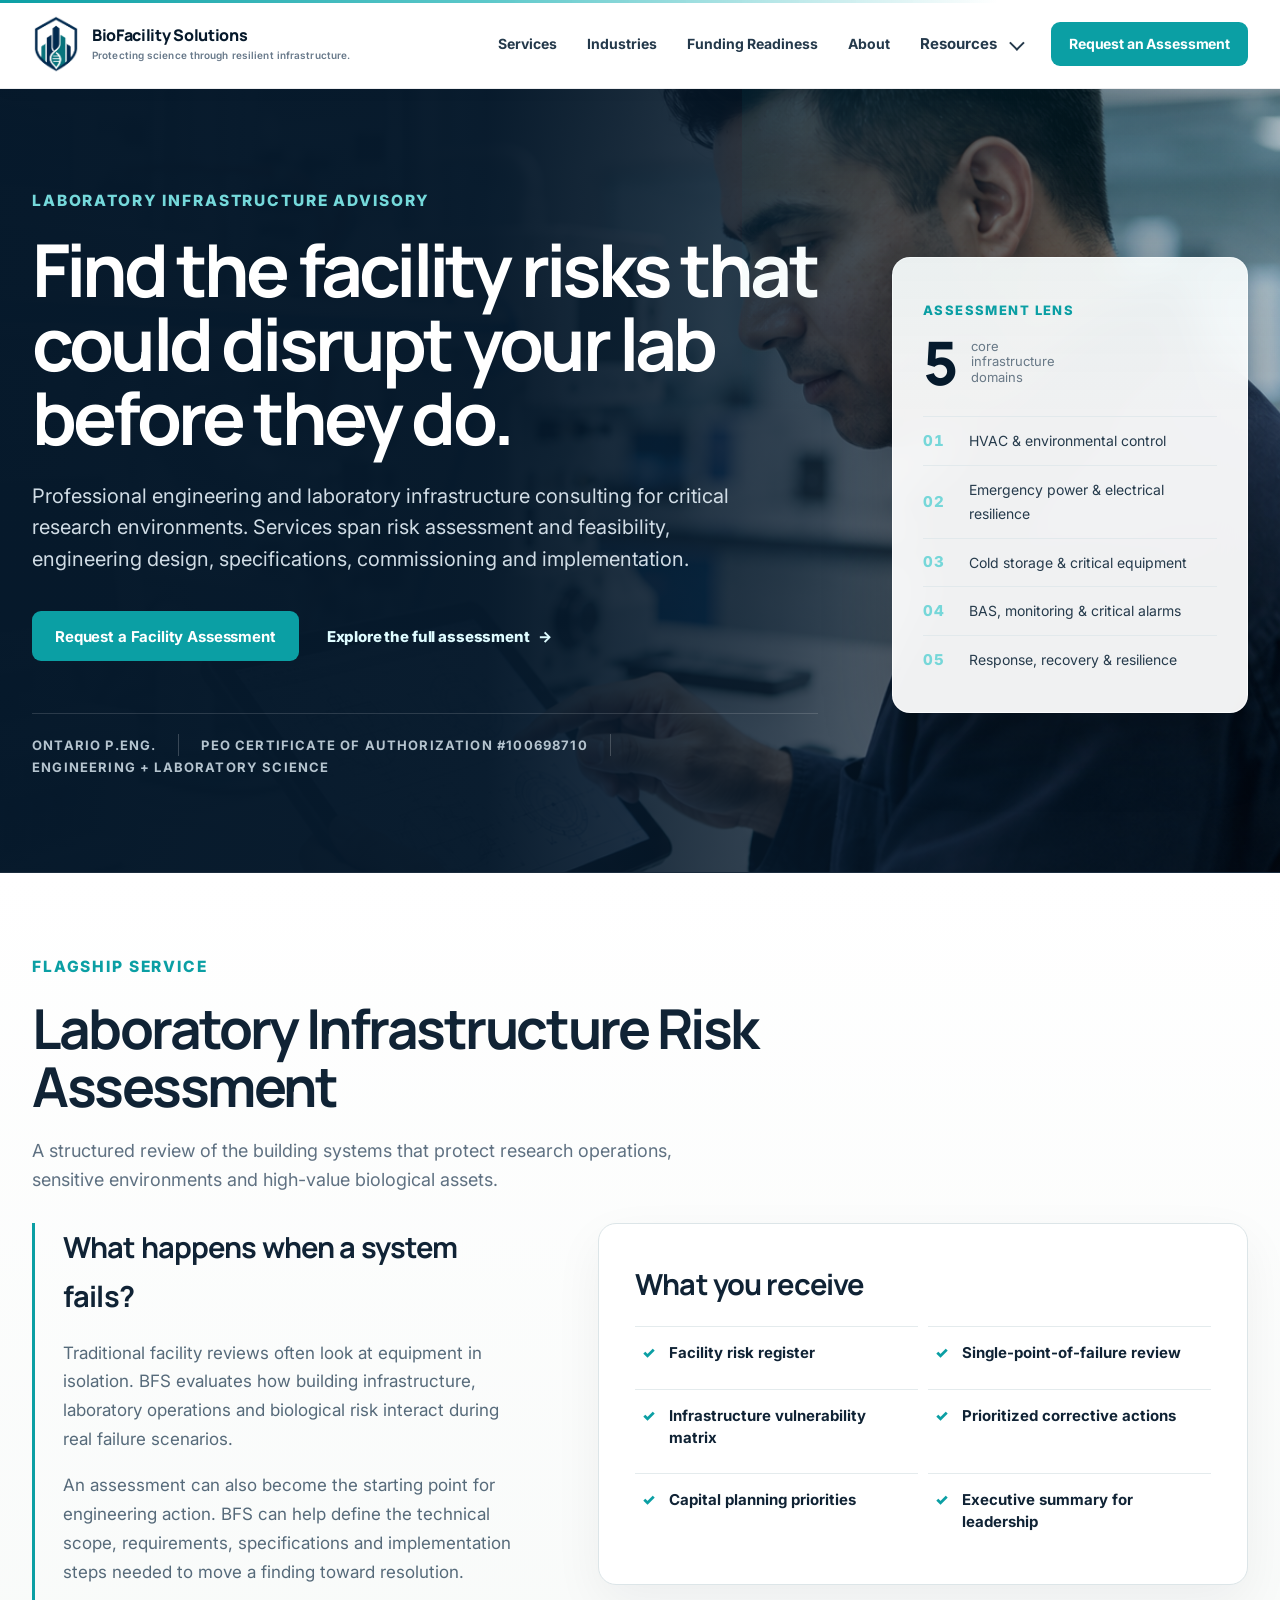
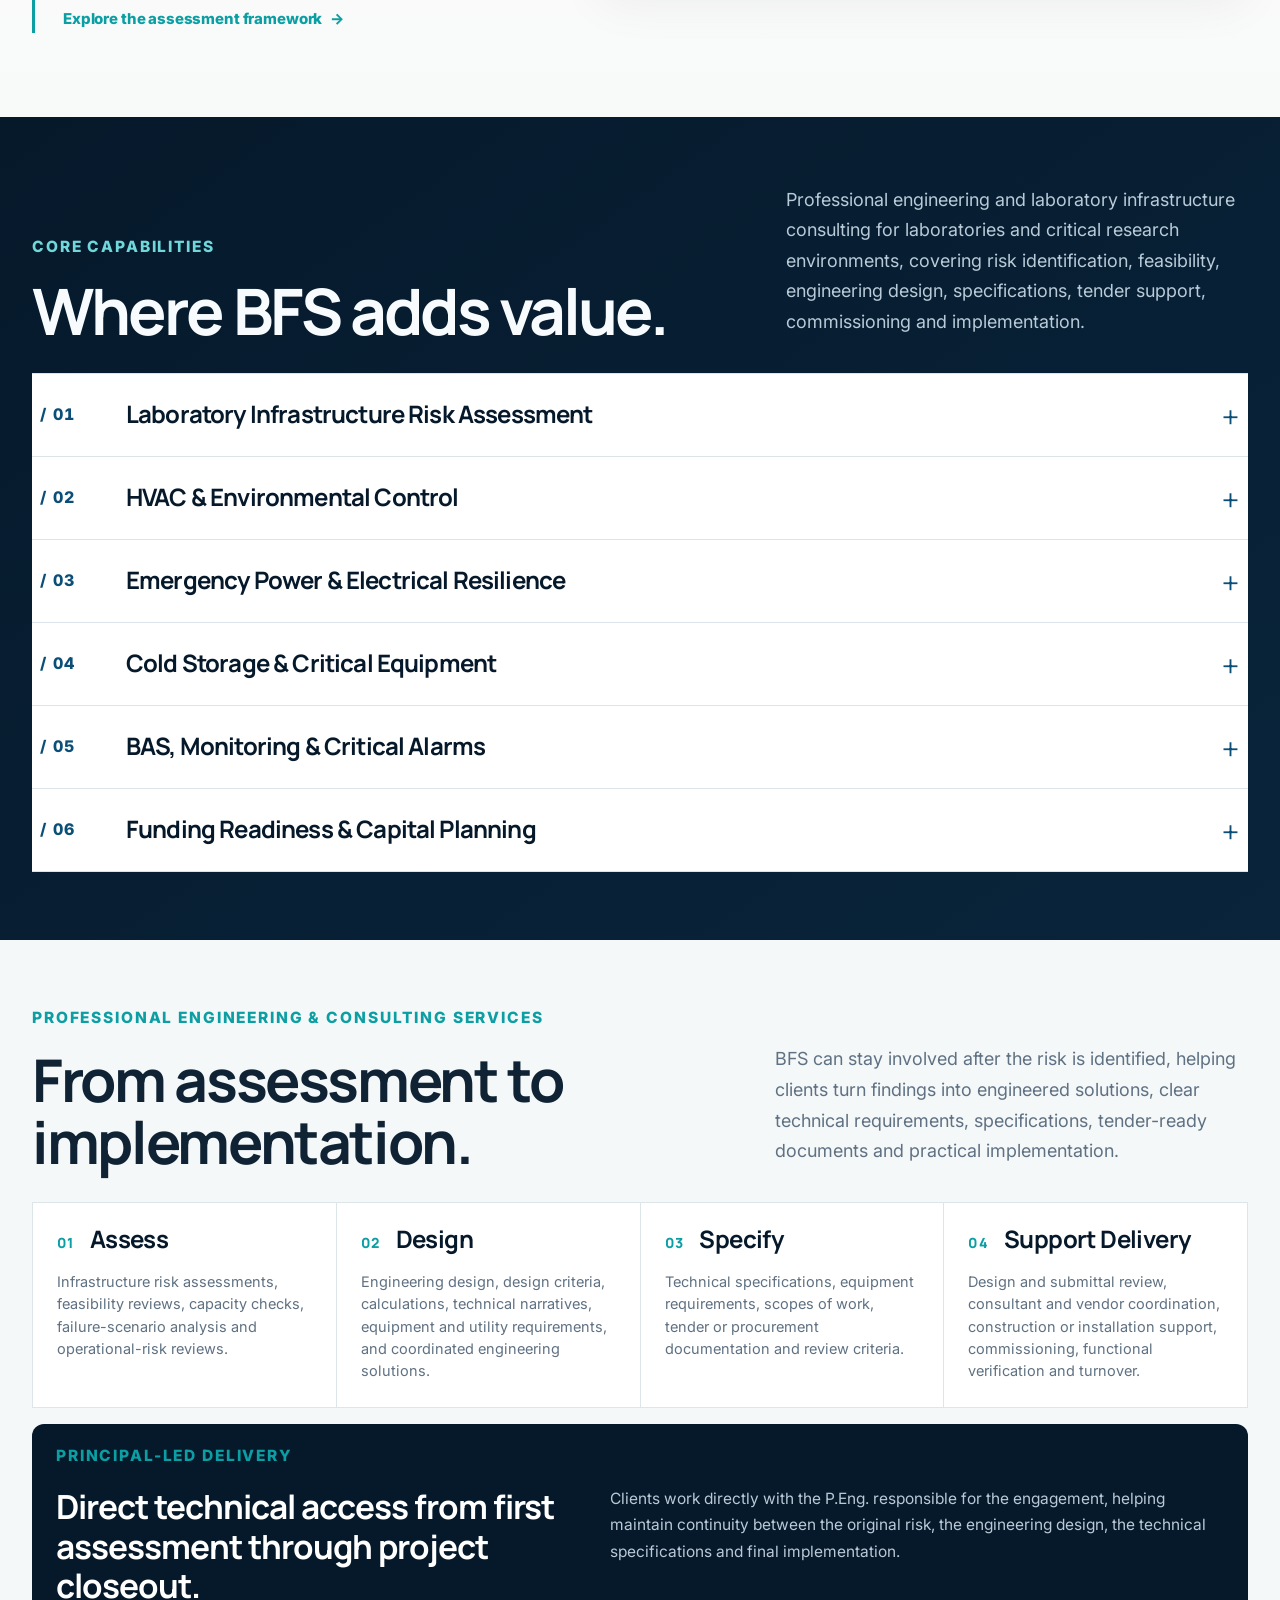
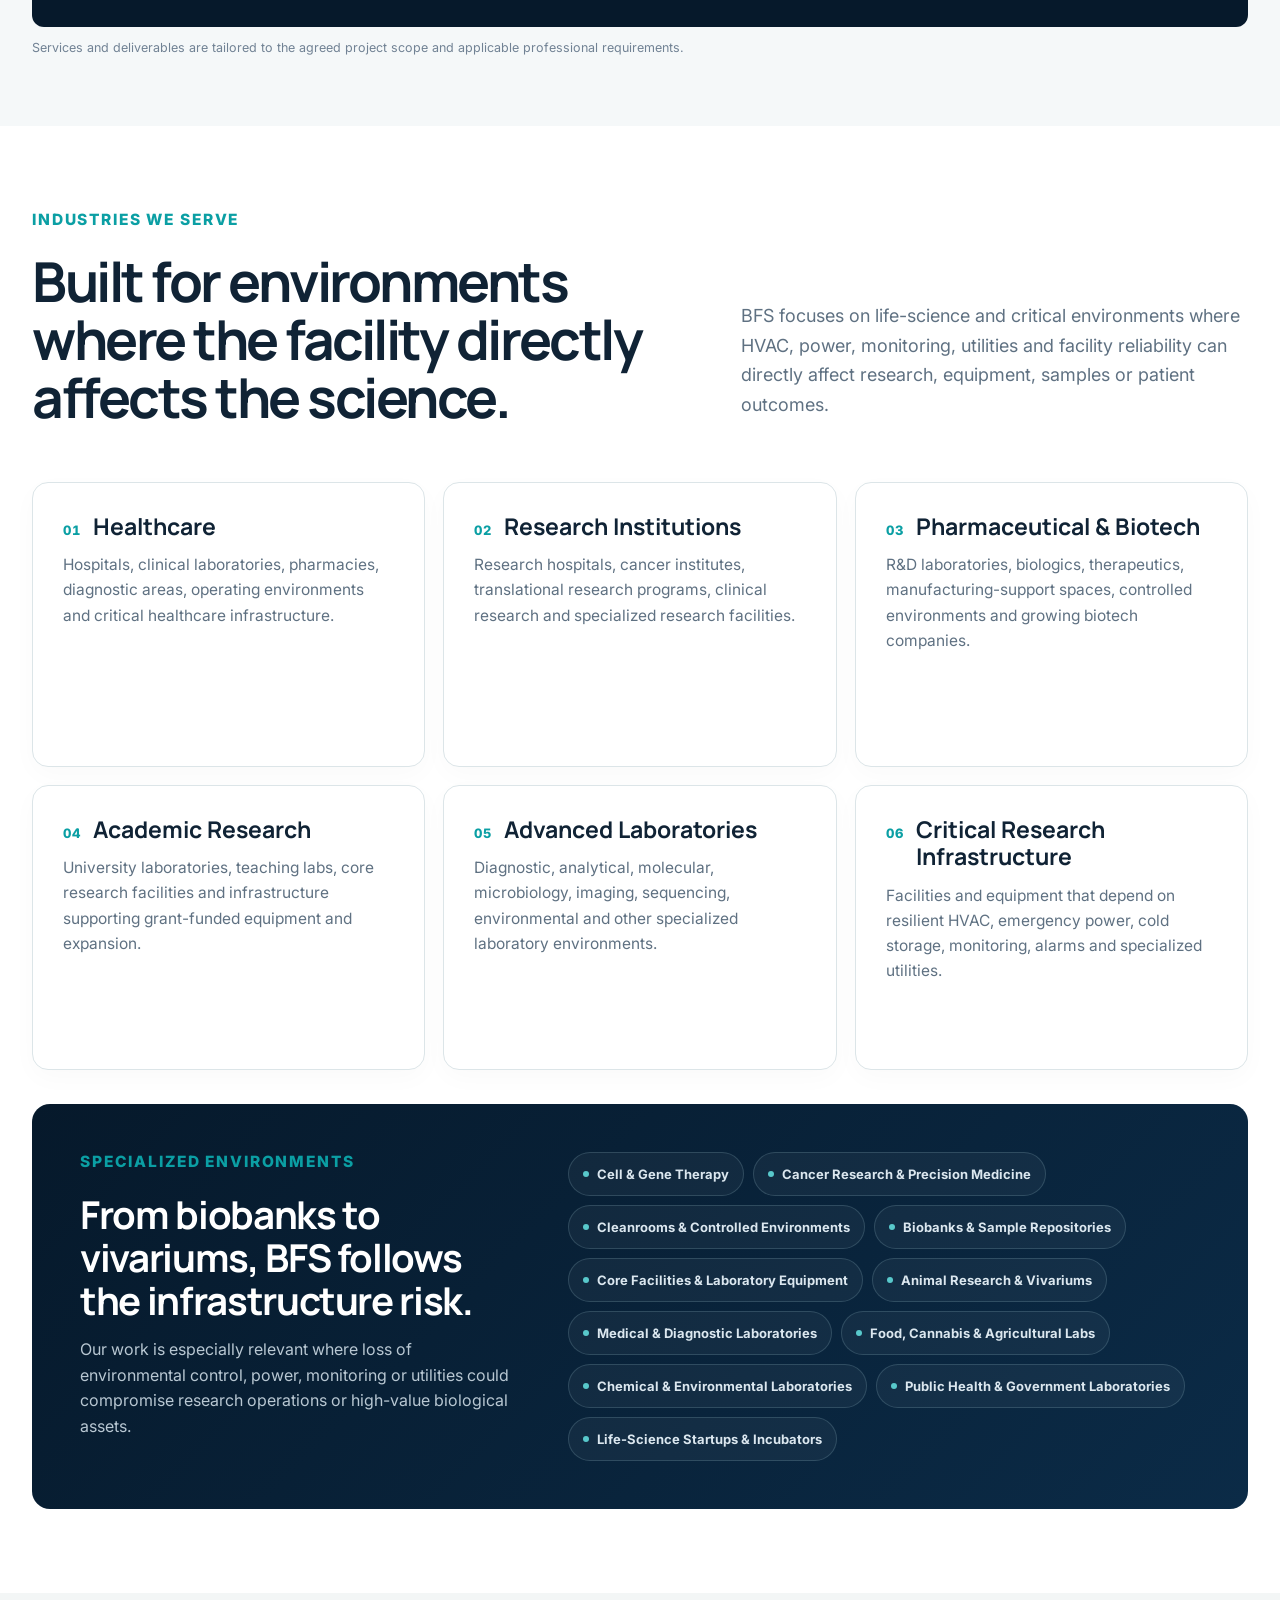
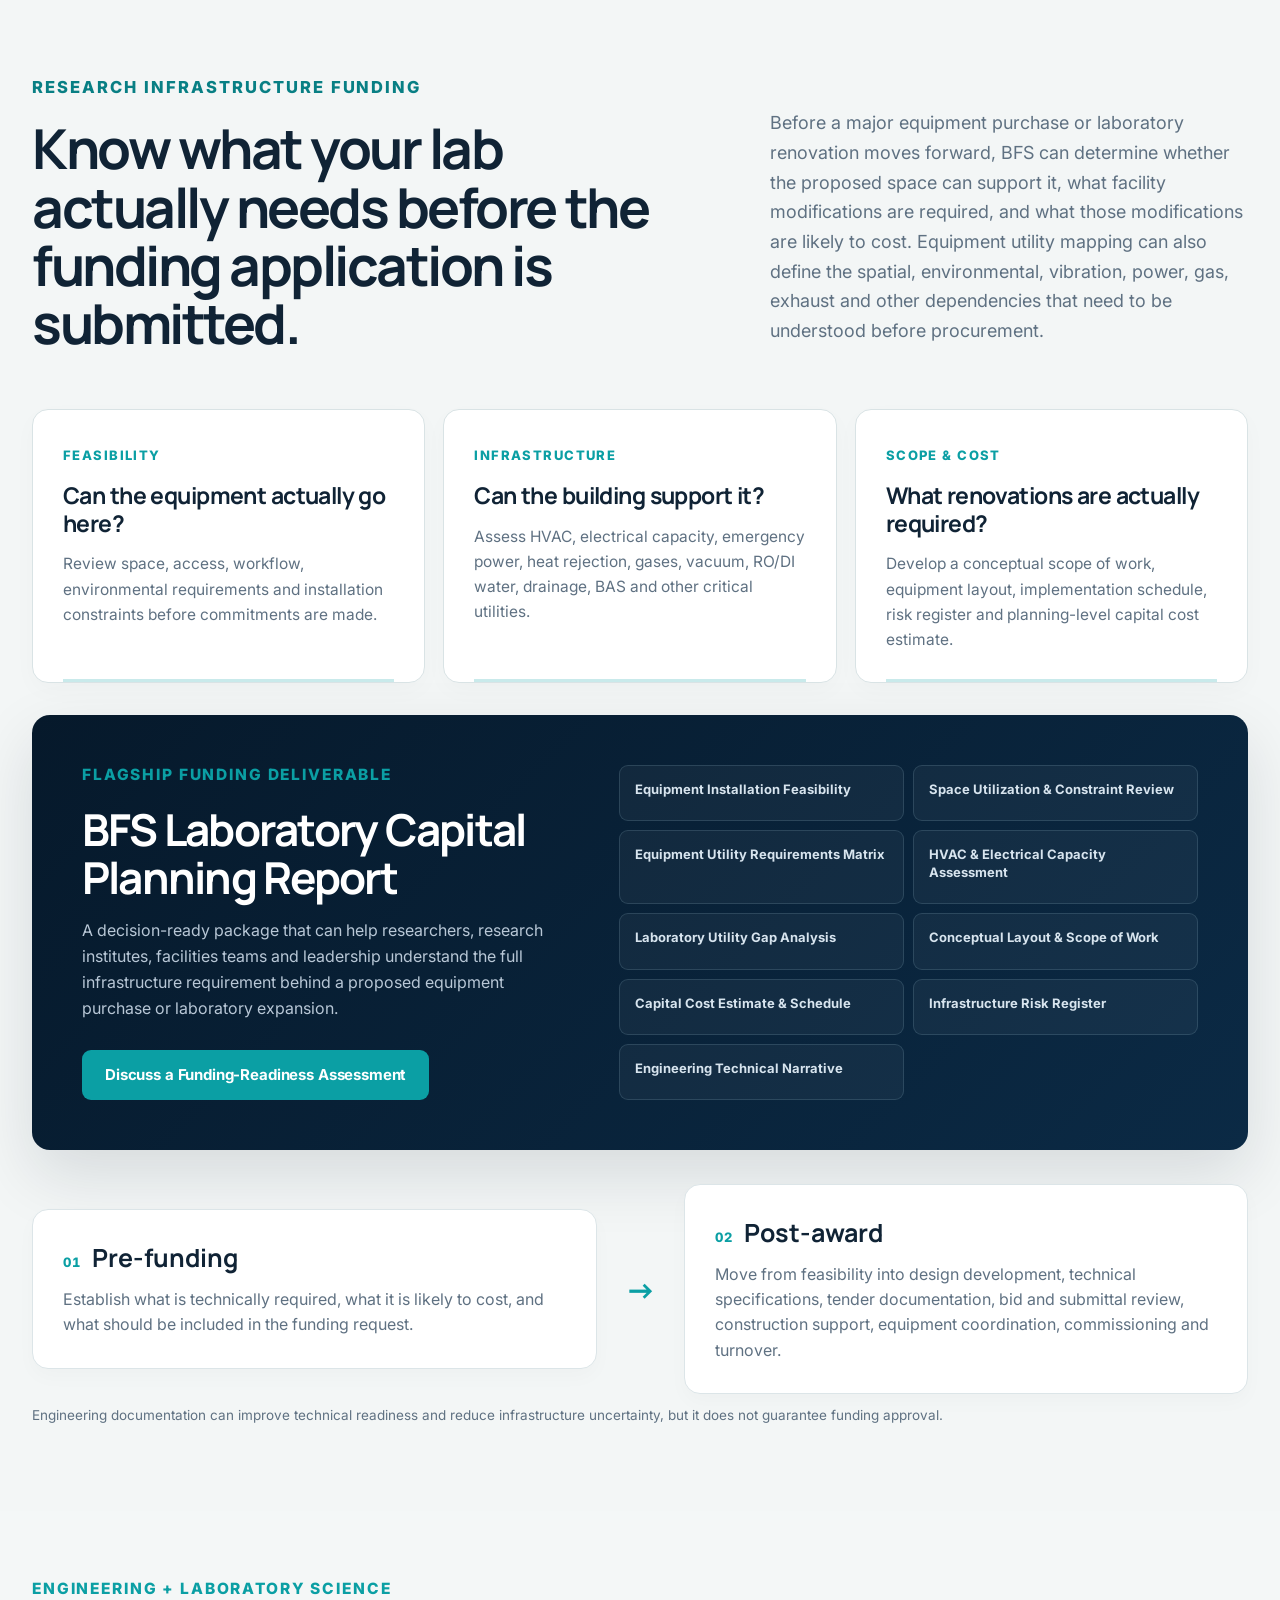
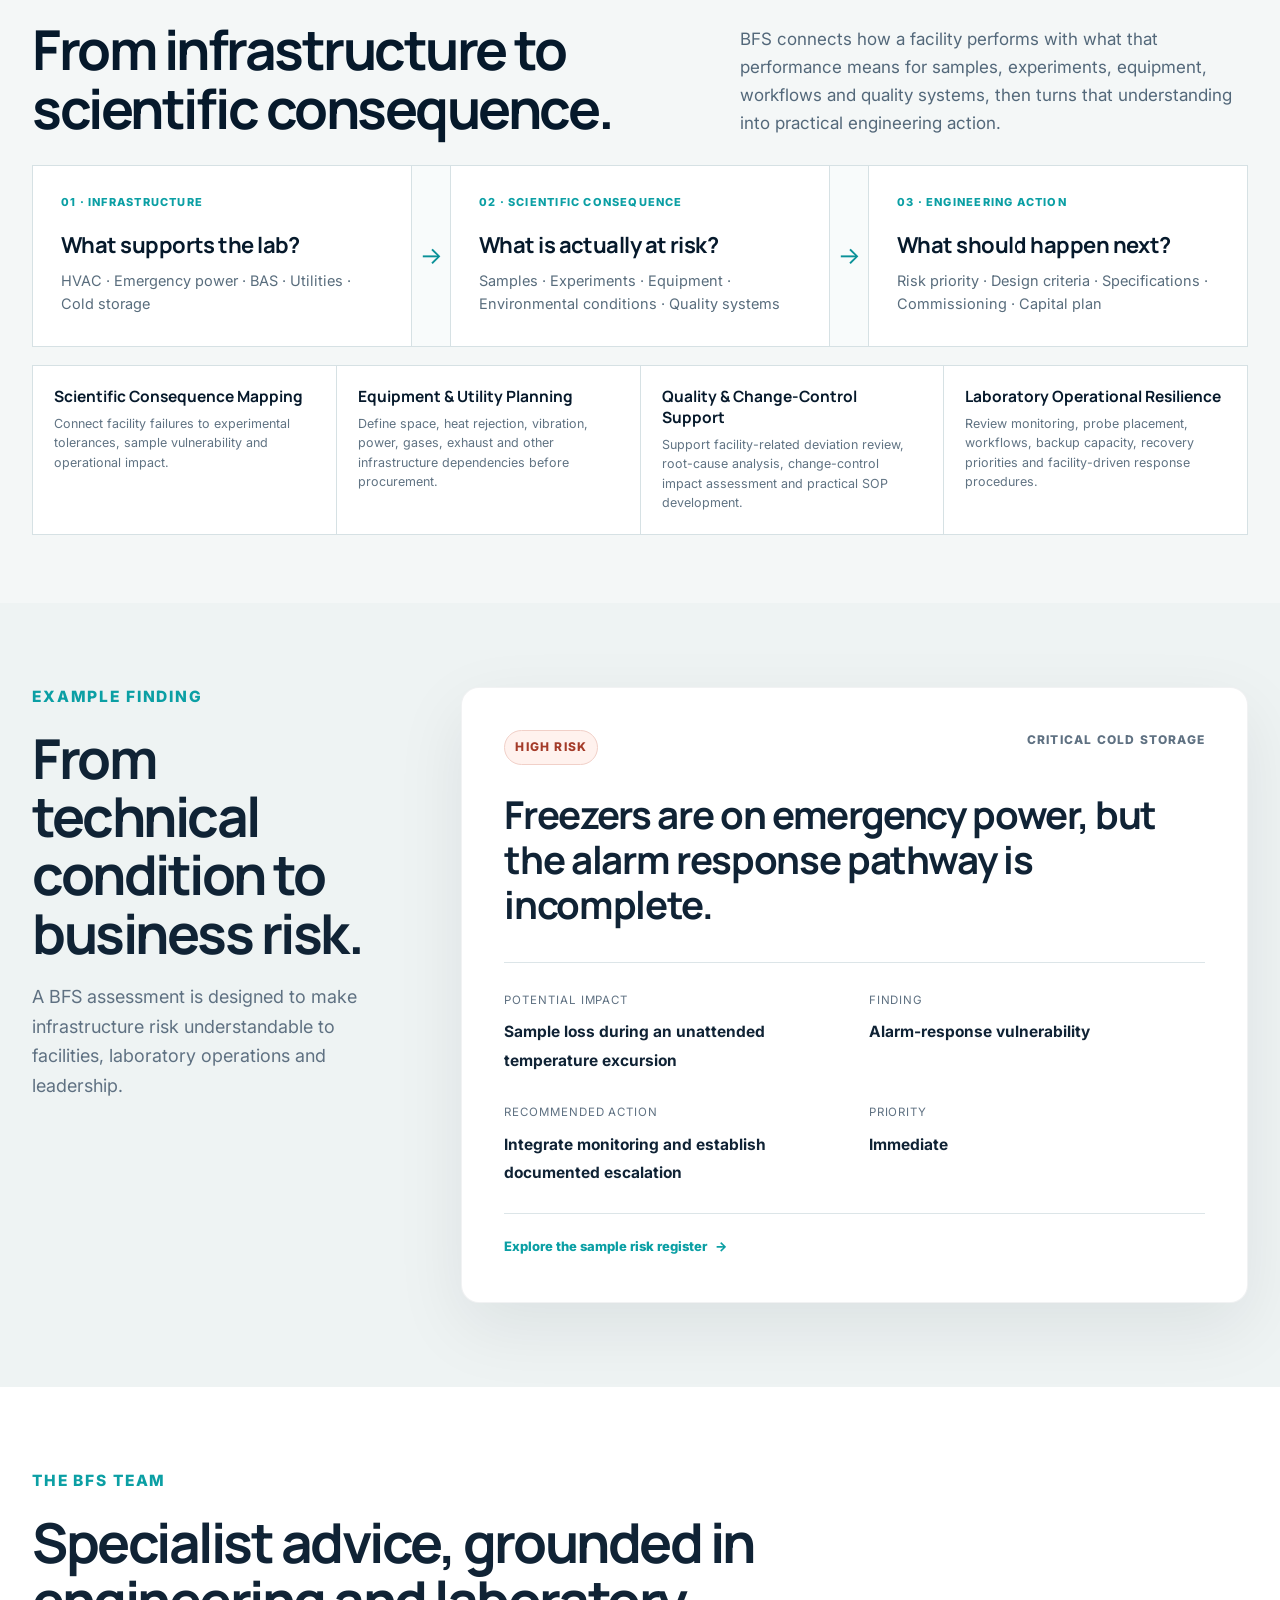
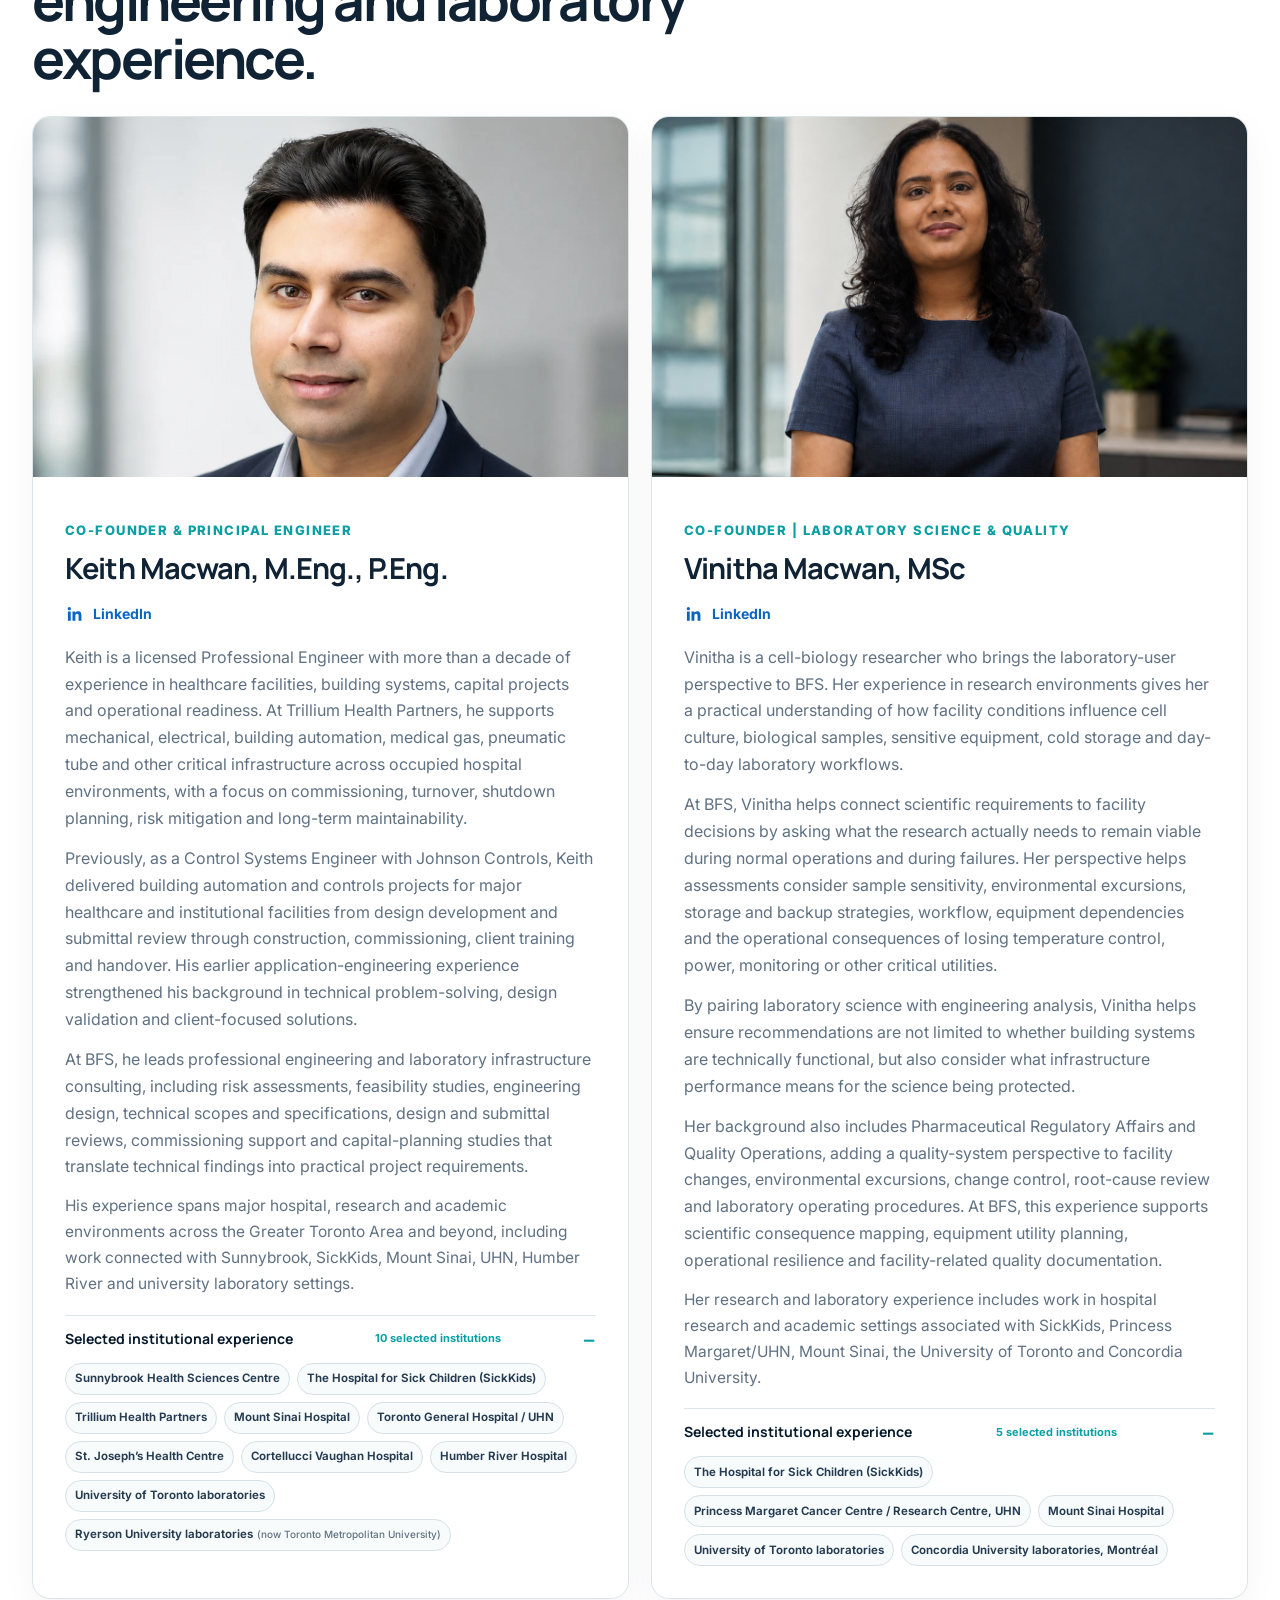
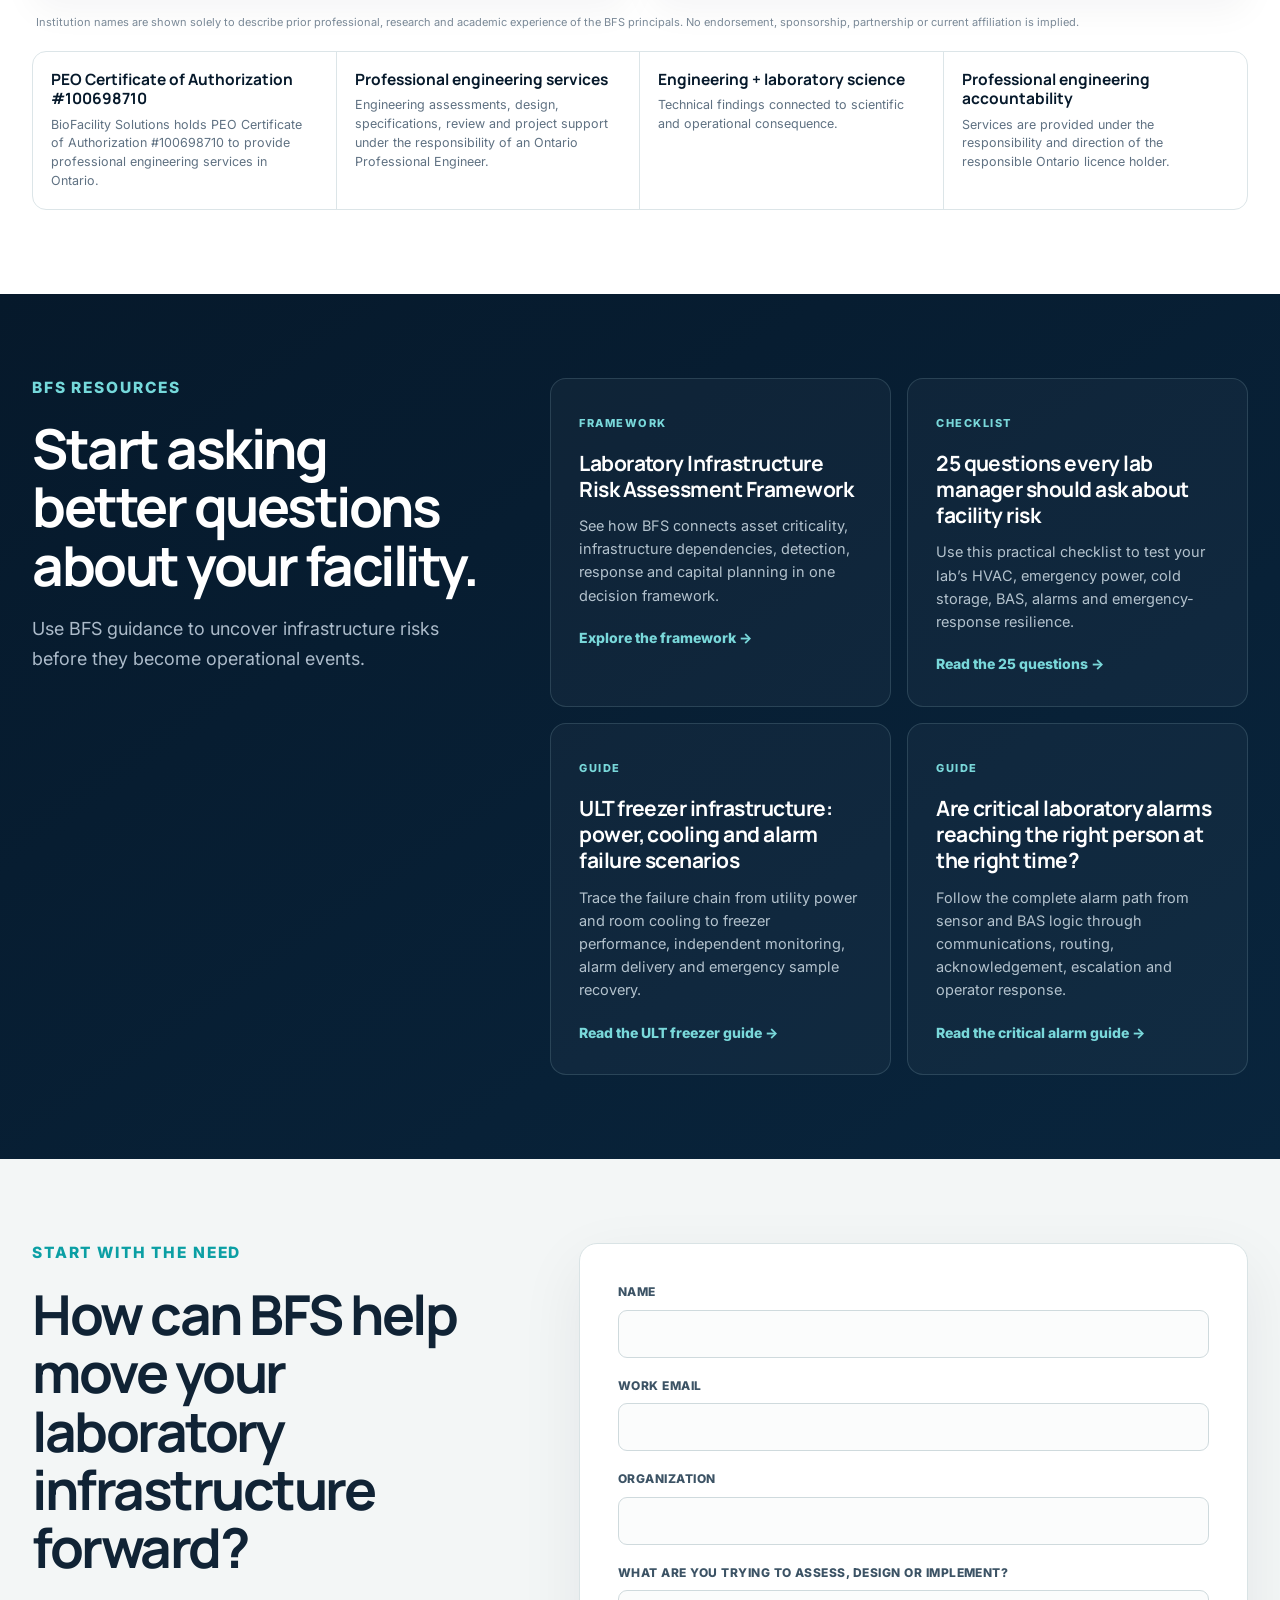
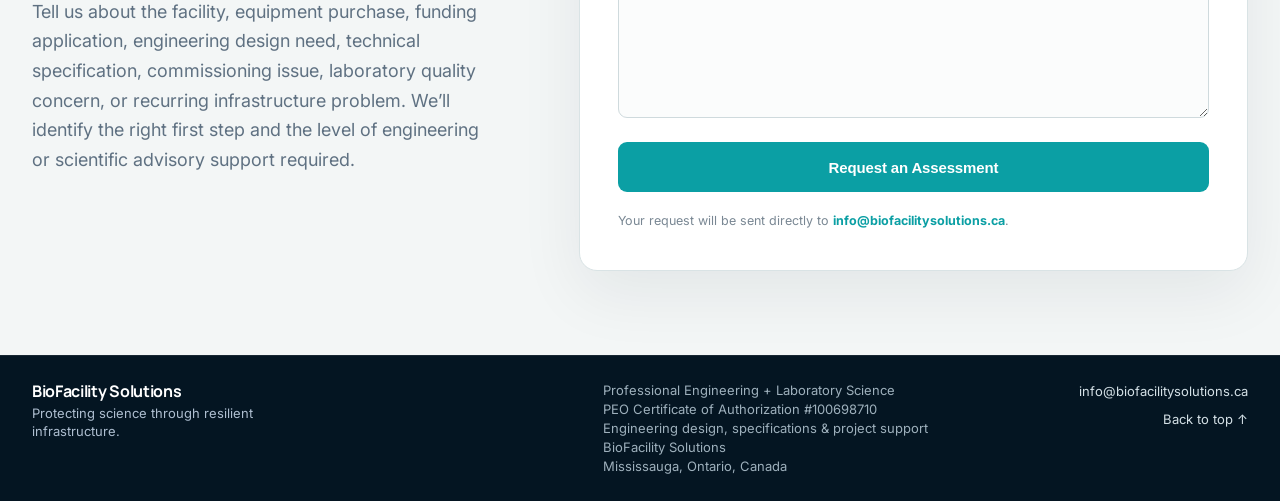
==== commit a9cfc638: "Add files via upload" ====
--- a/index.html
+++ b/index.html
@@ -9,13 +9,13 @@
 <link href="https://fonts.googleapis.com" rel="preconnect"/>
 <link crossorigin="" href="https://fonts.gstatic.com" rel="preconnect"/>
 <link href="https://fonts.googleapis.com/css2?family=Inter:wght@400;500;600;700;800&amp;family=Manrope:wght@500;600;700;800&amp;display=swap" rel="stylesheet"/>
-<link href="styles.css?v=27" rel="stylesheet"/>
+<link href="styles.css?v=29" rel="stylesheet"/>
 <link href="assets/favicon.png" rel="icon" type="image/png"/>
 </head>
 <body>
 <header class="site-header" id="top">
 <div class="container nav-wrap">
-<a aria-label="BioFacility Solutions home" class="brand" href="index.html#top">
+<a aria-label="BioFacility Solutions home" class="brand" href="index.html">
 <img alt="" aria-hidden="true" class="brand-mark" src="assets/bfs-logo-mark.png"/>
 <span class="brand-copy"><strong>BioFacility Solutions</strong><small>Protecting science through resilient infrastructure.</small></span>
 </a>
@@ -436,6 +436,6 @@
 <div><a href="mailto:info@biofacilitysolutions.ca">info@biofacilitysolutions.ca</a><a href="#top">Back to top ↑</a></div>
 </div>
 </footer>
-<script src="script.js?v=27"></script>
+<script src="script.js?v=29"></script>
 </body>
 </html>
--- a/styles.css
+++ b/styles.css
@@ -1019,3 +1019,124 @@
   .founder-experience summary{flex-wrap:wrap;gap:4px}
   .founder-experience summary small{margin-left:0}
 }
+
+
+/* v28 — inline card labels + exact page-top navigation */
+/* Industries: number and title share one line. */
+.market-card{
+  display:grid;
+  grid-template-columns:auto minmax(0,1fr);
+  grid-template-rows:auto 1fr;
+  column-gap:12px;
+  row-gap:12px;
+  align-content:start;
+}
+.market-card .market-no{
+  grid-column:1;
+  grid-row:1;
+  align-self:baseline;
+  margin:0;
+  padding-top:3px;
+  font-size:13px;
+}
+.market-card h3{
+  grid-column:2;
+  grid-row:1;
+  align-self:baseline;
+  margin:0;
+}
+.market-card>p{
+  grid-column:1 / -1;
+  grid-row:2;
+  margin:0;
+}
+
+/* Funding path: number and stage name share one line. */
+.funding-path article{
+  display:grid;
+  grid-template-columns:auto minmax(0,1fr);
+  column-gap:11px;
+  row-gap:12px;
+  align-content:start;
+}
+.funding-path article>span{
+  grid-column:1;
+  align-self:baseline;
+  margin:0;
+  padding-top:3px;
+  font-size:13px;
+}
+.funding-path article h3{
+  grid-column:2;
+  align-self:baseline;
+  margin:0;
+}
+.funding-path article p{
+  grid-column:1 / -1;
+  margin:0;
+}
+
+/* Visual affordance for exact top links. */
+.brand,[href="#top"]{cursor:pointer}
+
+@media(max-width:620px){
+  .market-card,.funding-path article{column-gap:9px;row-gap:10px}
+  .market-card h3,.funding-path article h3{font-size:21px}
+}
+
+
+/* =========================================================
+   v29 — mobile layout fix for the integrated science model
+   ========================================================= */
+html,body{max-width:100%;overflow-x:hidden}
+.integrated-model-section,.integrated-model-section .container,
+.integrated-model-head,.consequence-flow,.science-capability-strip{max-width:100%;min-width:0}
+.consequence-flow article,.integrated-model-head>*,.science-capability-strip article{min-width:0}
+
+@media(max-width:980px){
+  .integrated-model-head{grid-template-columns:minmax(0,1fr);gap:20px}
+  .consequence-flow{
+    grid-template-columns:minmax(0,1fr);
+    width:100%;
+    overflow:hidden;
+  }
+  .consequence-flow article{
+    width:100%;
+    min-width:0;
+    min-height:0;
+  }
+  .consequence-arrow{
+    transform:none!important;
+    width:100%;
+    min-width:0;
+    min-height:34px;
+    height:34px;
+    border-left:0;
+    border-right:0;
+    border-top:1px solid #d6e1e4;
+    border-bottom:1px solid #d6e1e4;
+    font-size:0;
+    line-height:1;
+  }
+  .consequence-arrow::before{
+    content:"↓";
+    display:block;
+    font-size:20px;
+    line-height:34px;
+    color:#0a9198;
+    text-align:center;
+  }
+}
+
+@media(max-width:620px){
+  .integrated-model-section{padding-top:52px;padding-bottom:52px}
+  .integrated-model-head{margin-bottom:22px}
+  .integrated-model-head h2{font-size:32px;line-height:1.08}
+  .integrated-model-head>p{font-size:15px;line-height:1.55}
+  .consequence-flow article{padding:20px 18px}
+  .consequence-flow article span{margin-bottom:10px;font-size:10px;line-height:1.35}
+  .consequence-flow article h3{font-size:20px;line-height:1.2;margin-bottom:7px}
+  .consequence-flow article p{font-size:13.5px;line-height:1.5}
+  .consequence-arrow{height:30px;min-height:30px}
+  .consequence-arrow::before{font-size:18px;line-height:30px}
+}
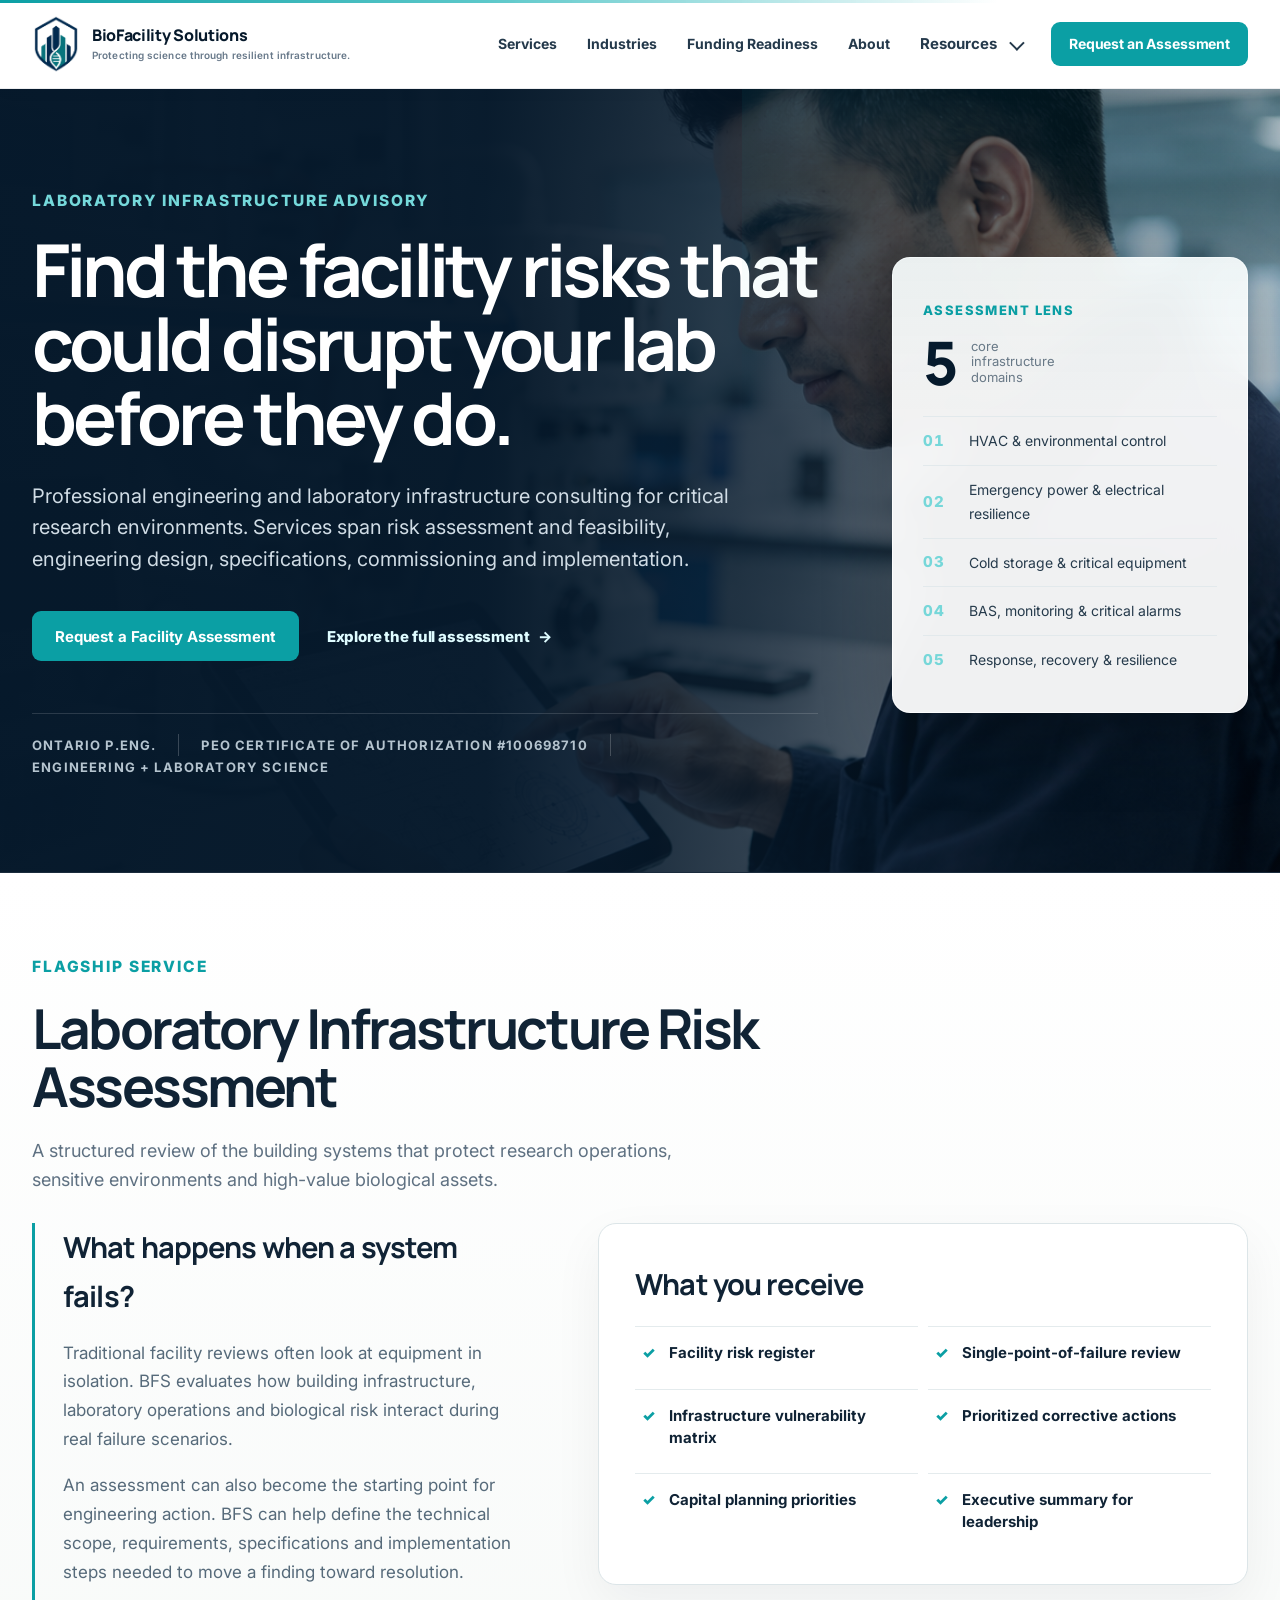
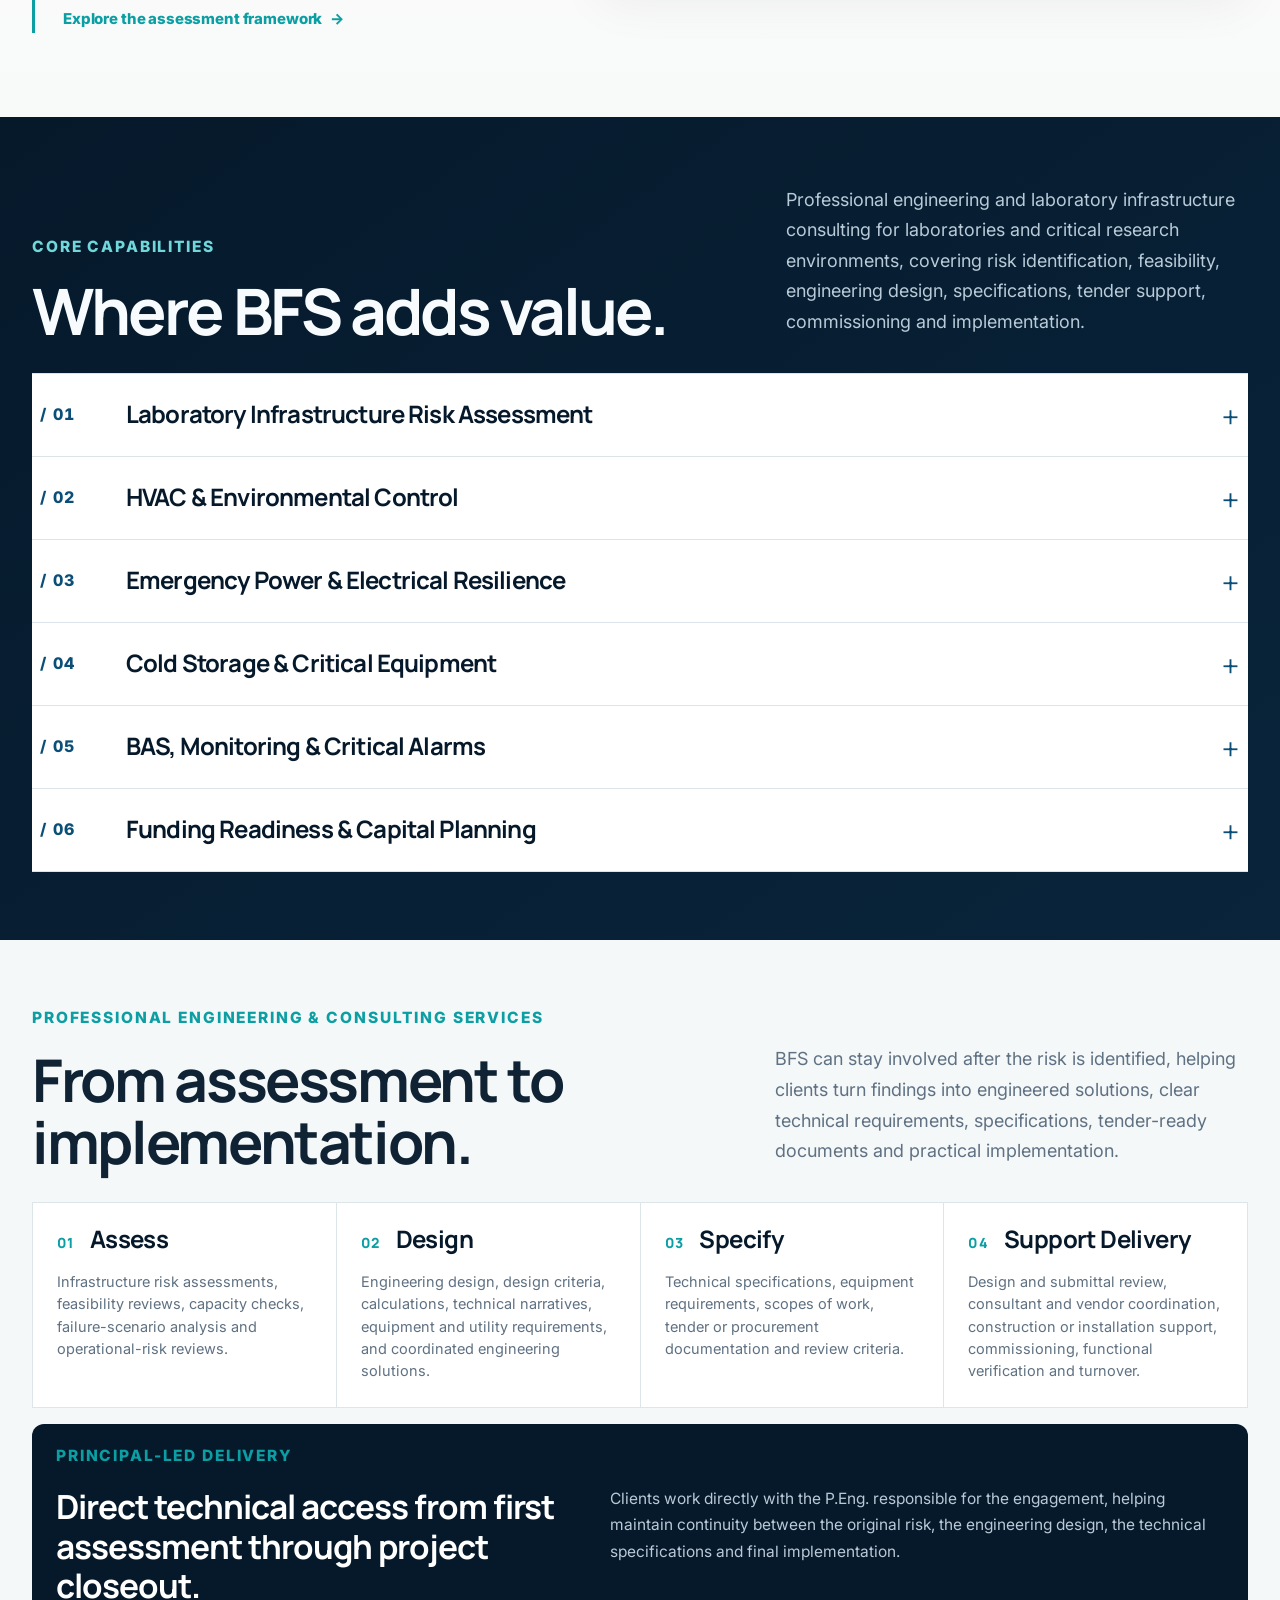
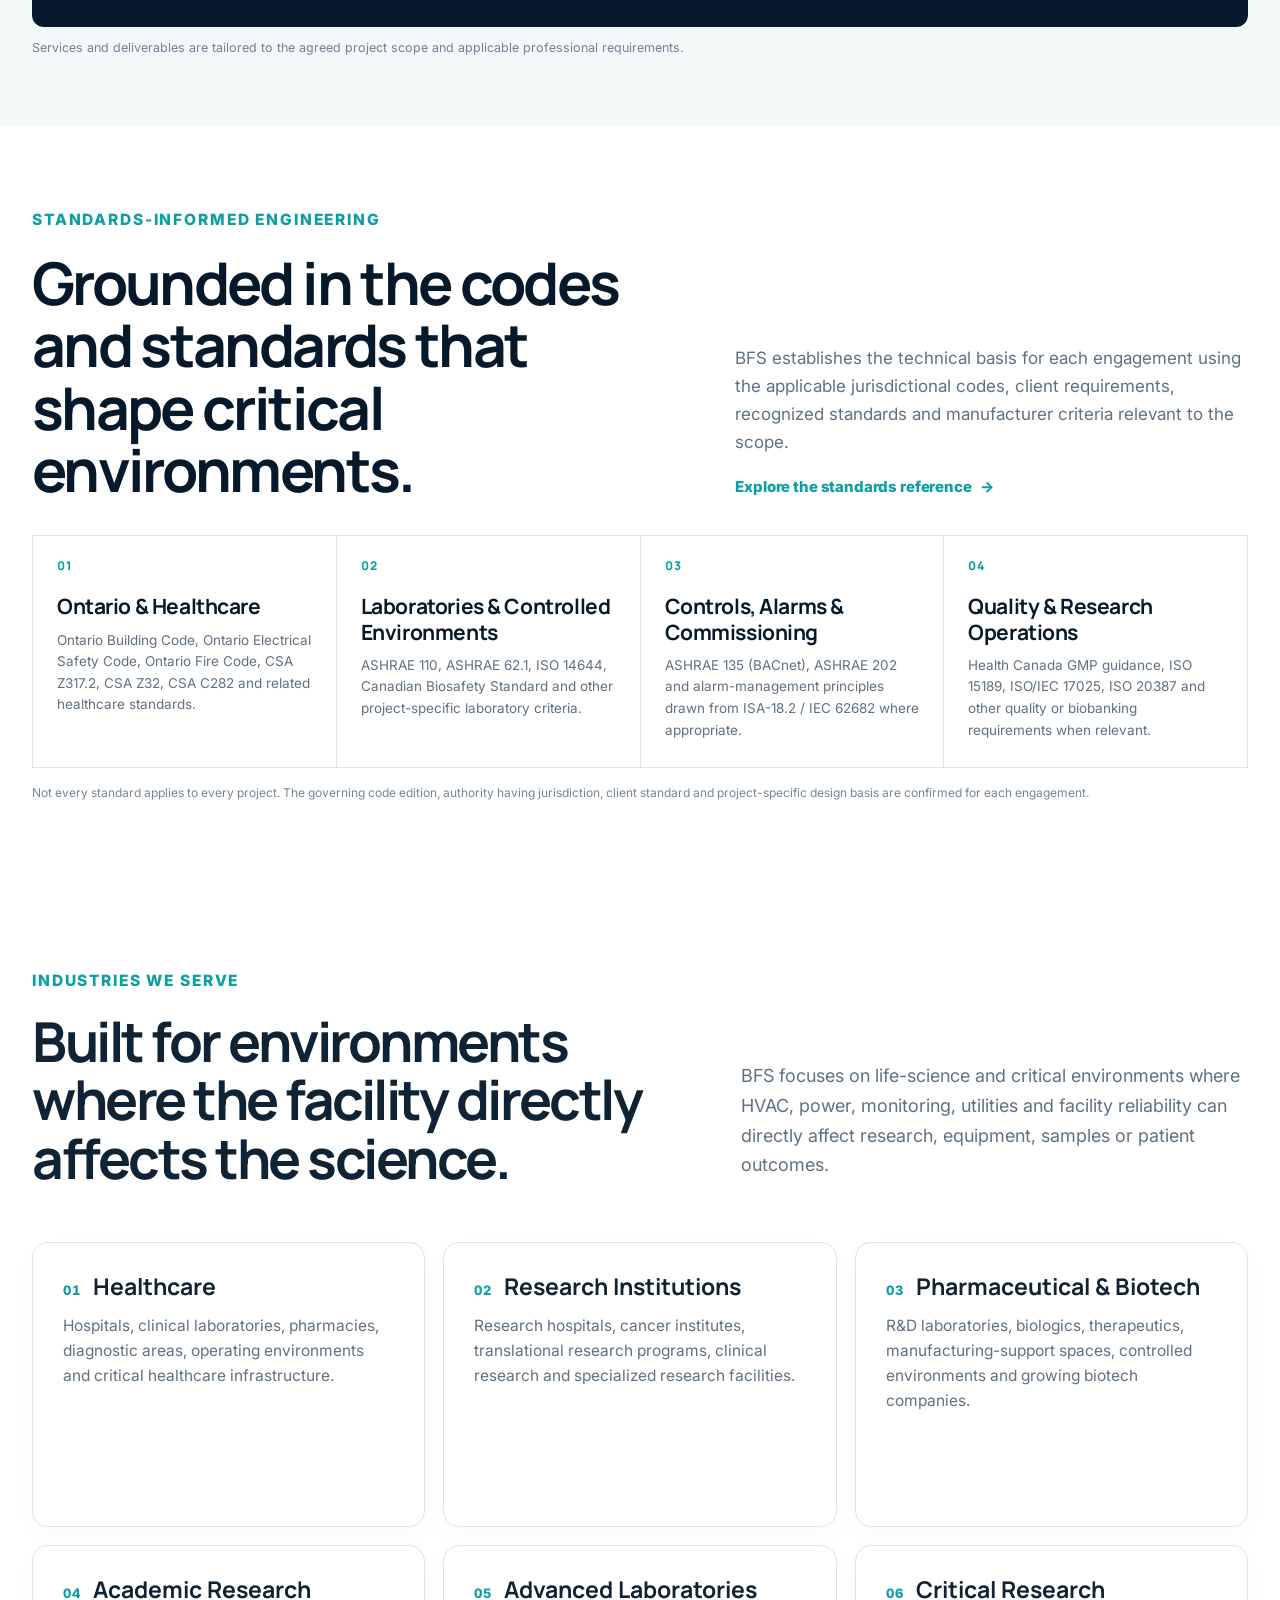
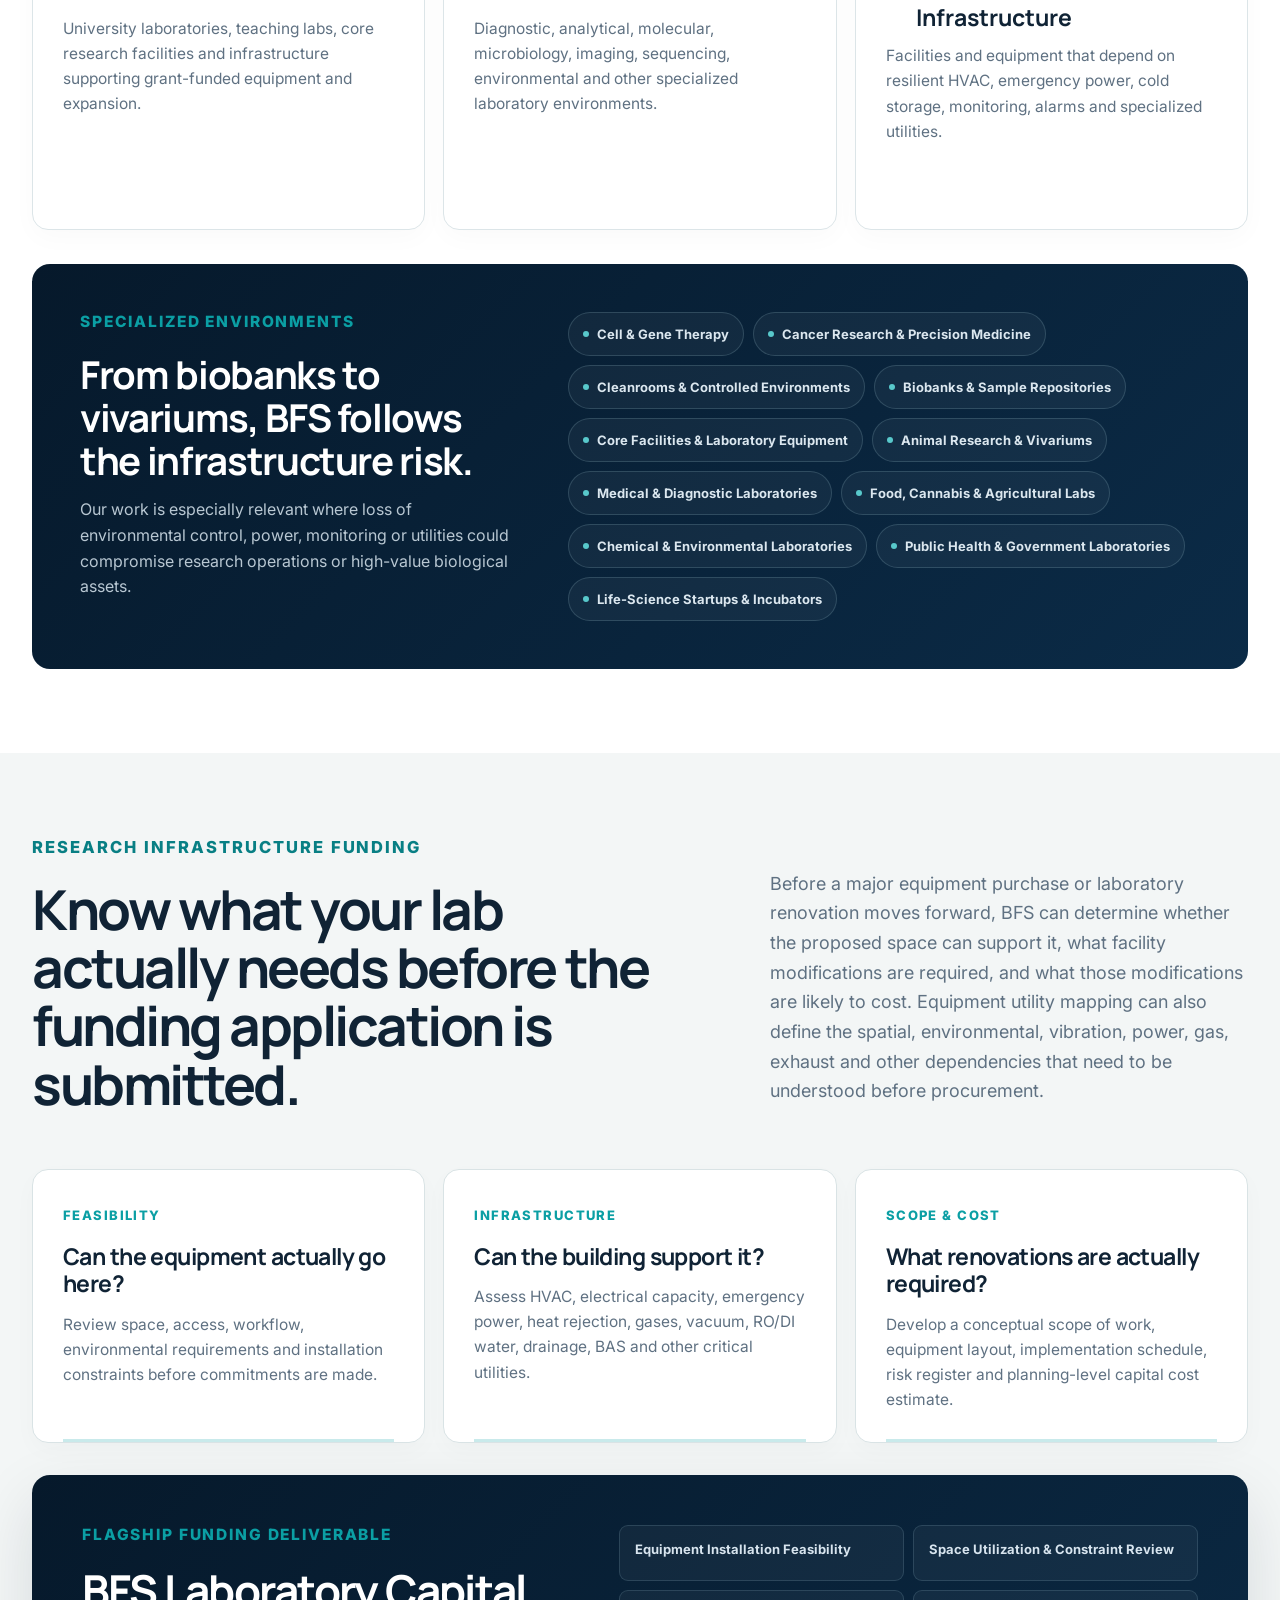
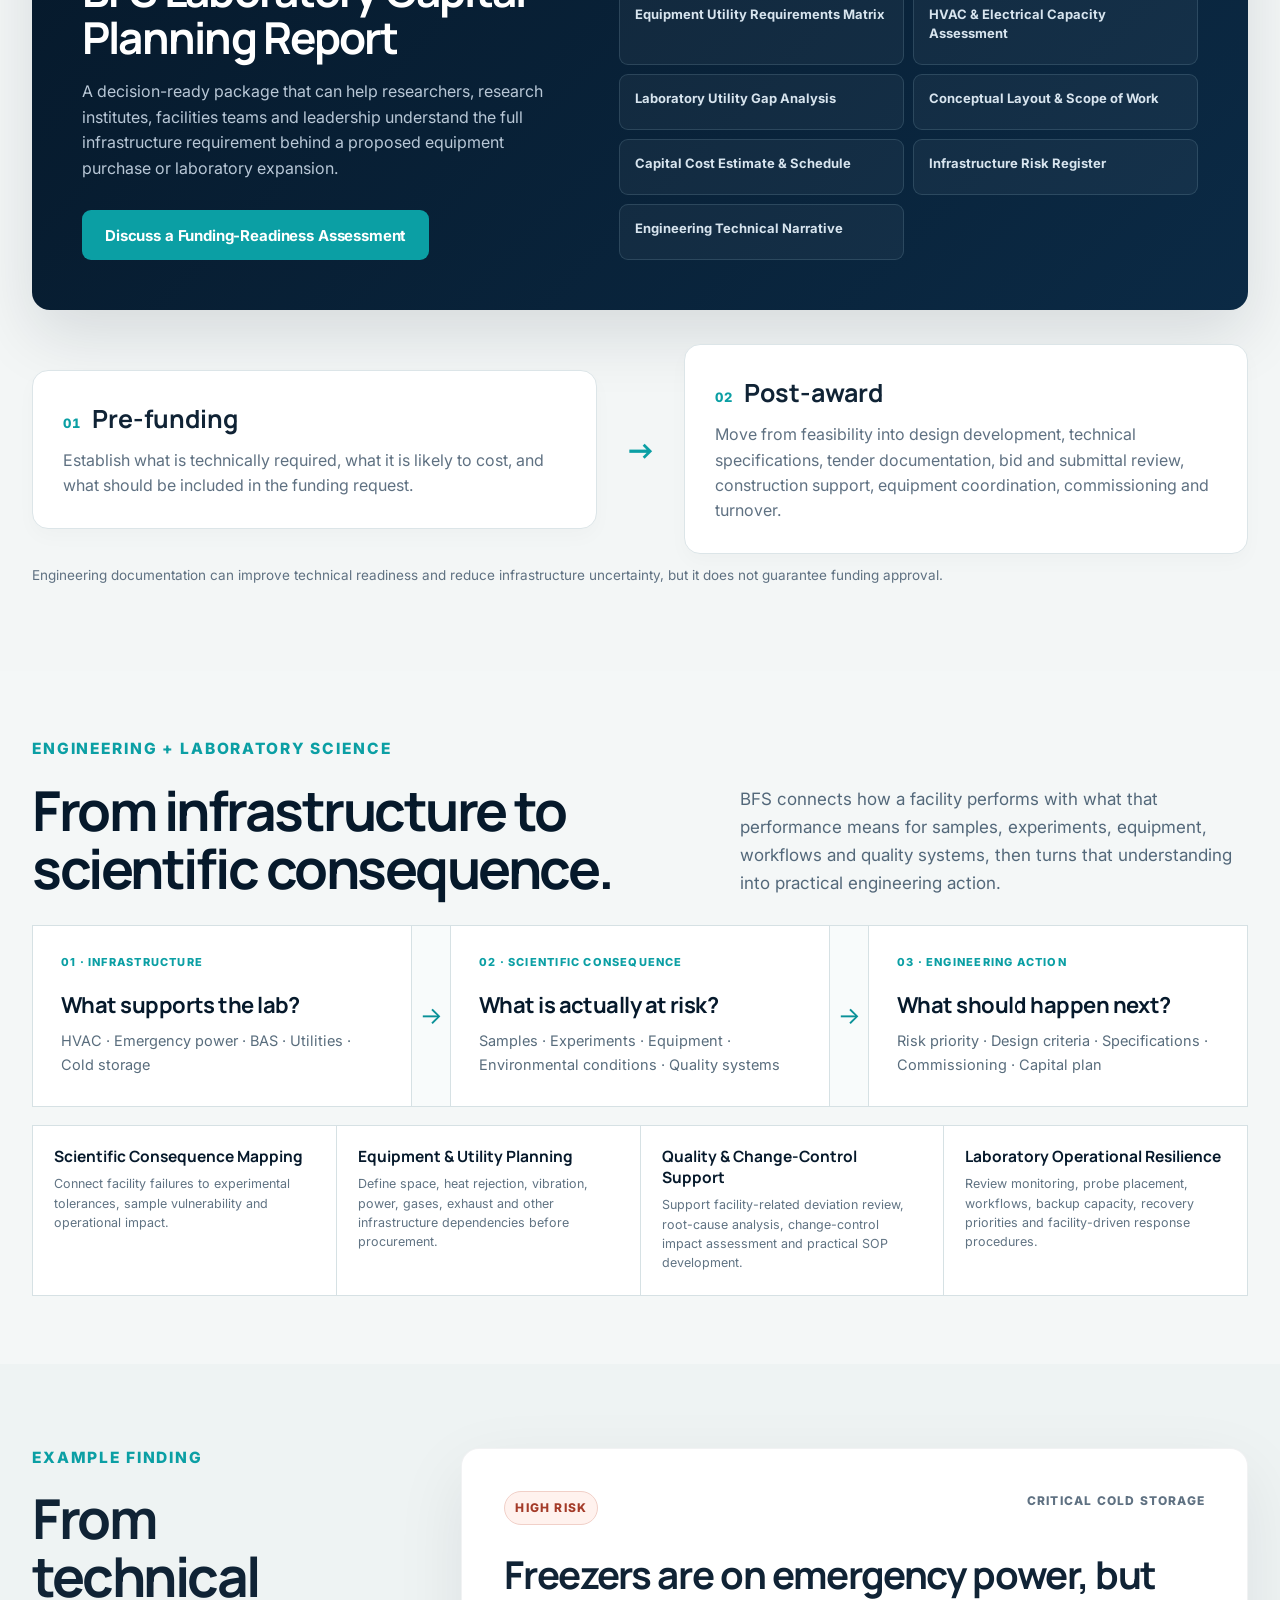
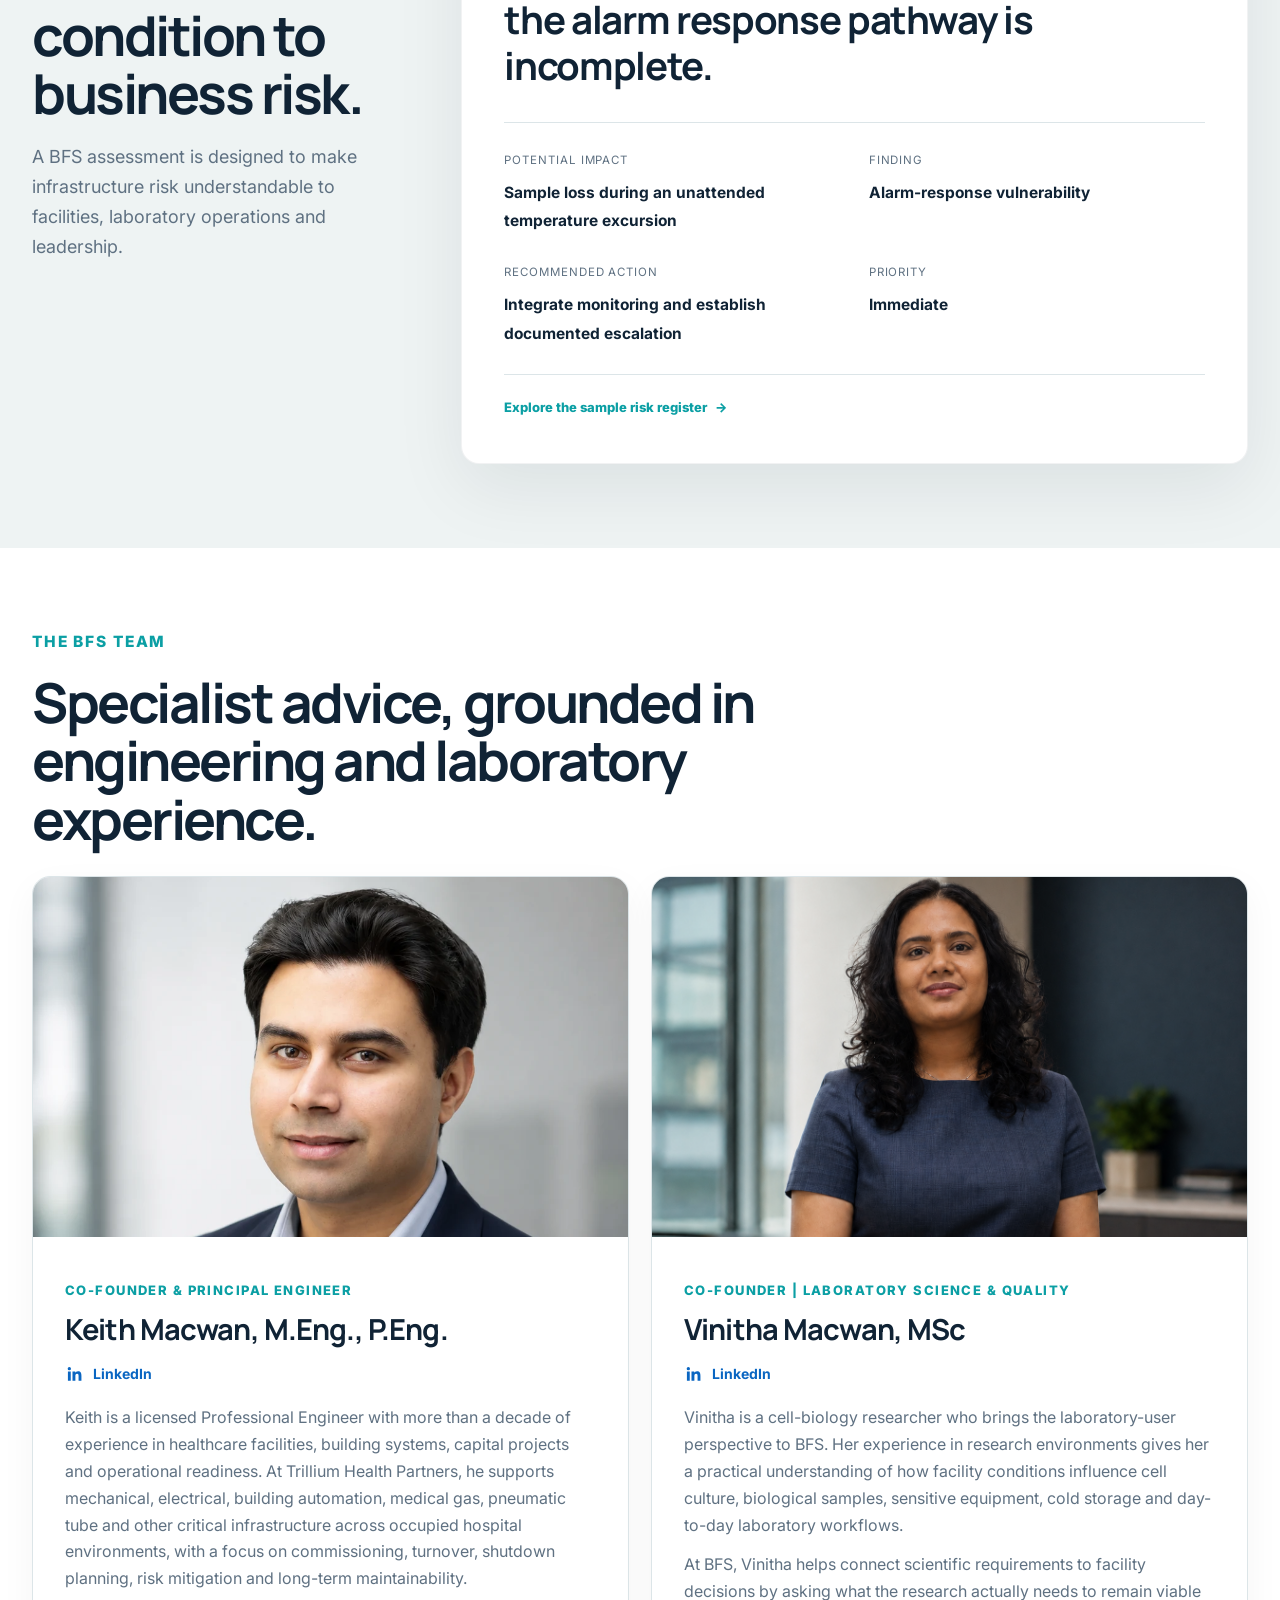
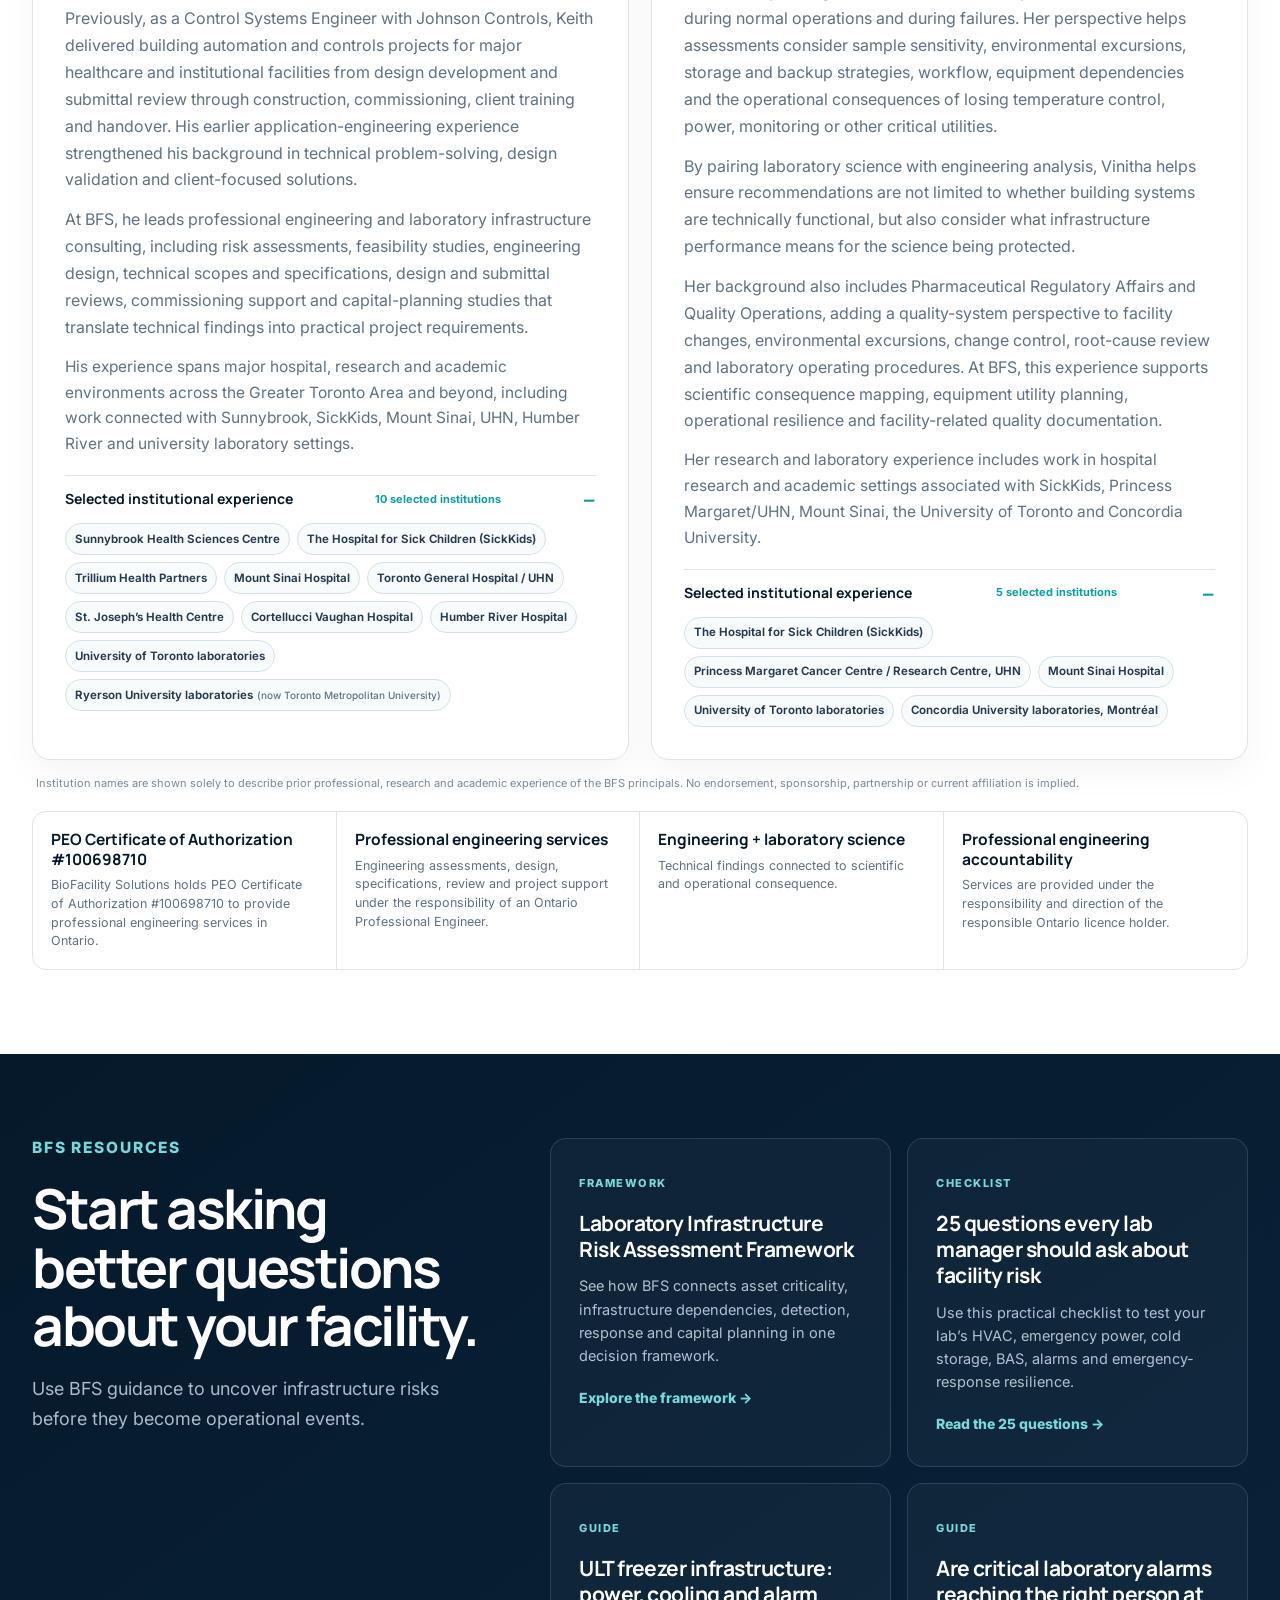
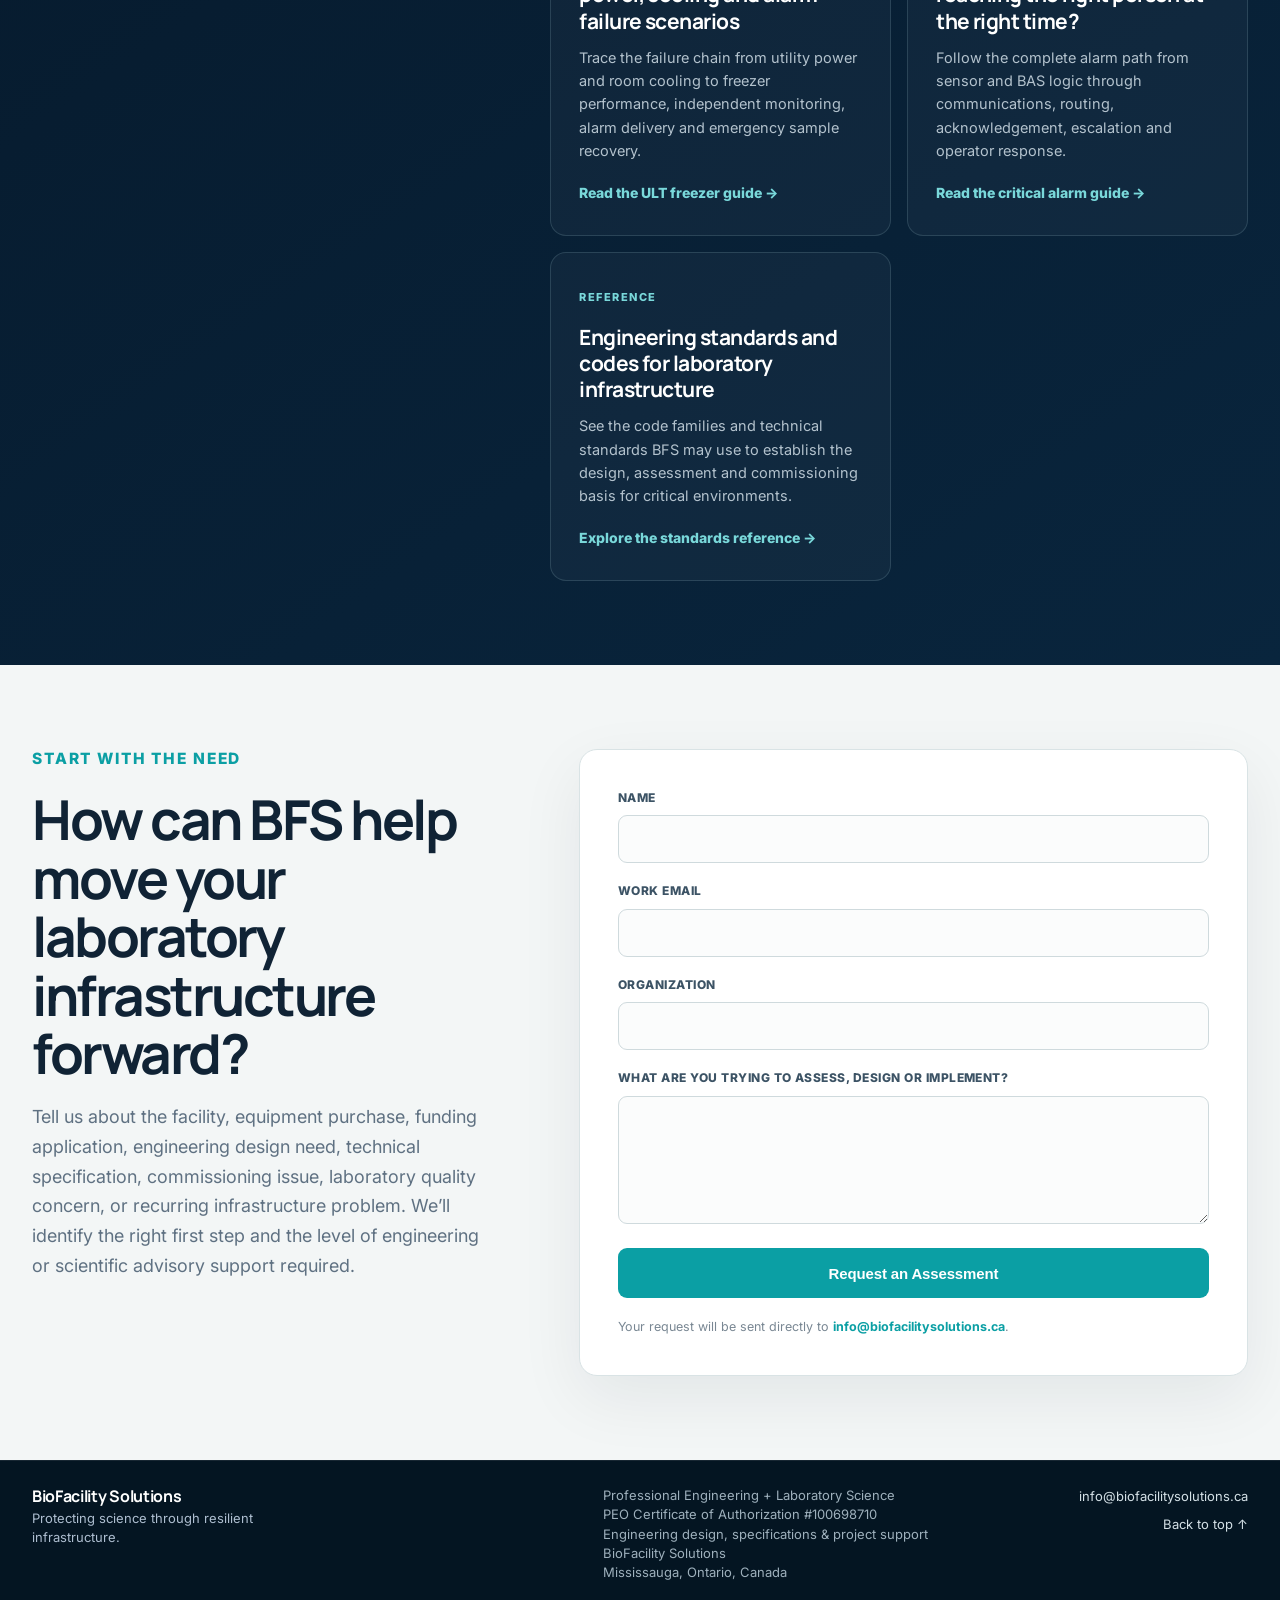
==== commit c4313e8d: "Add files via upload" ====
--- a/index.html
+++ b/index.html
@@ -9,7 +9,7 @@
 <link href="https://fonts.googleapis.com" rel="preconnect"/>
 <link crossorigin="" href="https://fonts.gstatic.com" rel="preconnect"/>
 <link href="https://fonts.googleapis.com/css2?family=Inter:wght@400;500;600;700;800&amp;family=Manrope:wght@500;600;700;800&amp;display=swap" rel="stylesheet"/>
-<link href="styles.css?v=29" rel="stylesheet"/>
+<link href="styles.css?v=30" rel="stylesheet"/>
 <link href="assets/favicon.png" rel="icon" type="image/png"/>
 </head>
 <body>
@@ -34,6 +34,7 @@
 <a href="25-questions.html"><strong>25-Question Checklist</strong><span>Facility-risk questions for lab leaders</span></a>
 <a href="ult-freezer-infrastructure-guide.html"><strong>ULT Freezer Guide</strong><span>Power, cooling &amp; alarm scenarios</span></a>
 <a href="critical-laboratory-alarm-guide.html"><strong>Critical Alarm Guide</strong><span>Detection, routing &amp; escalation</span></a>
+<a href="standards-and-codes.html"><strong>Standards &amp; Codes Reference</strong><span>Engineering, laboratory &amp; regulatory basis</span></a>
 </div>
 </div>
 <a class="btn btn-small" href="#contact">Request an Assessment</a>
@@ -176,6 +177,27 @@
 <p>Clients work directly with the P.Eng. responsible for the engagement, helping maintain continuity between the original risk, the engineering design, the technical specifications and final implementation.</p>
 </div>
 <p class="consulting-scope-note reveal">Services and deliverables are tailored to the agreed project scope and applicable professional requirements.</p>
+</div>
+</section>
+<section class="section standards-section" id="standards">
+<div class="container">
+<div class="standards-heading reveal">
+<div>
+<p class="eyebrow">Standards-informed engineering</p>
+<h2>Grounded in the codes and standards that shape critical environments.</h2>
+</div>
+<div>
+<p>BFS establishes the technical basis for each engagement using the applicable jurisdictional codes, client requirements, recognized standards and manufacturer criteria relevant to the scope.</p>
+<a class="text-link dark" href="standards-and-codes.html">Explore the standards reference <span aria-hidden="true">→</span></a>
+</div>
+</div>
+<div class="standards-summary-grid">
+<article class="standards-summary-card reveal"><span>01</span><h3>Ontario &amp; Healthcare</h3><p>Ontario Building Code, Ontario Electrical Safety Code, Ontario Fire Code, CSA Z317.2, CSA Z32, CSA C282 and related healthcare standards.</p></article>
+<article class="standards-summary-card reveal"><span>02</span><h3>Laboratories &amp; Controlled Environments</h3><p>ASHRAE 110, ASHRAE 62.1, ISO 14644, Canadian Biosafety Standard and other project-specific laboratory criteria.</p></article>
+<article class="standards-summary-card reveal"><span>03</span><h3>Controls, Alarms &amp; Commissioning</h3><p>ASHRAE 135 (BACnet), ASHRAE 202 and alarm-management principles drawn from ISA-18.2 / IEC 62682 where appropriate.</p></article>
+<article class="standards-summary-card reveal"><span>04</span><h3>Quality &amp; Research Operations</h3><p>Health Canada GMP guidance, ISO 15189, ISO/IEC 17025, ISO 20387 and other quality or biobanking requirements when relevant.</p></article>
+</div>
+<p class="standards-note reveal">Not every standard applies to every project. The governing code edition, authority having jurisdiction, client standard and project-specific design basis are confirmed for each engagement.</p>
 </div>
 </section>
 <section class="section industries-section" id="industries">
@@ -411,6 +433,7 @@
 <article class="insight-card reveal"><span>Checklist</span><h3>25 questions every lab manager should ask about facility risk</h3><p>Use this practical checklist to test your lab’s HVAC, emergency power, cold storage, BAS, alarms and emergency-response resilience.</p><a href="25-questions.html">Read the 25 questions →</a></article>
 <article class="insight-card reveal"><span>Guide</span><h3>ULT freezer infrastructure: power, cooling and alarm failure scenarios</h3><p>Trace the failure chain from utility power and room cooling to freezer performance, independent monitoring, alarm delivery and emergency sample recovery.</p><a href="ult-freezer-infrastructure-guide.html">Read the ULT freezer guide →</a></article>
 <article class="insight-card reveal"><span>Guide</span><h3>Are critical laboratory alarms reaching the right person at the right time?</h3><p>Follow the complete alarm path from sensor and BAS logic through communications, routing, acknowledgement, escalation and operator response.</p><a href="critical-laboratory-alarm-guide.html">Read the critical alarm guide →</a></article>
+<article class="insight-card reveal"><span>Reference</span><h3>Engineering standards and codes for laboratory infrastructure</h3><p>See the code families and technical standards BFS may use to establish the design, assessment and commissioning basis for critical environments.</p><a href="standards-and-codes.html">Explore the standards reference →</a></article>
 </div>
 </div>
 </section>
@@ -436,6 +459,6 @@
 <div><a href="mailto:info@biofacilitysolutions.ca">info@biofacilitysolutions.ca</a><a href="#top">Back to top ↑</a></div>
 </div>
 </footer>
-<script src="script.js?v=29"></script>
+<script src="script.js?v=30"></script>
 </body>
 </html>
--- a/styles.css
+++ b/styles.css
@@ -1140,3 +1140,48 @@
   .consequence-arrow{height:30px;min-height:30px}
   .consequence-arrow::before{font-size:18px;line-height:30px}
 }
+
+
+/* v30 — standards and codes integration */
+.standards-section{background:#fff}
+.standards-heading{display:grid;grid-template-columns:minmax(0,1.05fr) minmax(320px,.85fr);gap:70px;align-items:end;margin-bottom:34px}
+.standards-heading h2{font:700 clamp(38px,4.6vw,60px)/1.06 Manrope,Inter,sans-serif;letter-spacing:-.045em;margin:0;color:var(--navy);max-width:780px}
+.standards-heading>div:last-child>p{margin:0 0 16px;color:var(--muted);font-size:17px;line-height:1.65}
+.standards-summary-grid{display:grid;grid-template-columns:repeat(4,minmax(0,1fr));border-top:1px solid var(--line);border-left:1px solid var(--line);background:#fff}
+.standards-summary-card{padding:24px 24px 26px;border-right:1px solid var(--line);border-bottom:1px solid var(--line);min-height:220px}
+.standards-summary-card>span{display:block;color:var(--teal);font:800 12px/1 Manrope,Inter,sans-serif;letter-spacing:.1em;margin-bottom:22px}
+.standards-summary-card h3{font:700 21px/1.2 Manrope,Inter,sans-serif;margin:0 0 10px;color:var(--navy);letter-spacing:-.02em}
+.standards-summary-card p{margin:0;color:var(--muted);font-size:13.5px;line-height:1.6}
+.standards-note{margin:16px 0 0;color:#748695;font-size:12px;line-height:1.55}
+
+.standards-resource-hero .resource-side strong{font-size:34px;letter-spacing:-.03em}
+.standards-page-intro{display:grid;grid-template-columns:minmax(0,.9fr) minmax(0,1.1fr);gap:70px;align-items:start;margin-bottom:38px}
+.standards-page-intro h2{font:700 clamp(32px,3.8vw,50px)/1.08 Manrope,Inter,sans-serif;letter-spacing:-.04em;margin:0;color:var(--navy)}
+.standards-page-intro>p{margin:0;color:var(--muted);font-size:16px;line-height:1.7}
+.standards-page-grid{display:grid;grid-template-columns:1fr 1fr;gap:16px}
+.standards-group{border:1px solid var(--line);border-radius:12px;background:#fff;padding:26px}
+.standards-group-head{display:flex;align-items:baseline;gap:12px;padding-bottom:16px;border-bottom:1px solid var(--line);margin-bottom:16px}
+.standards-group-head>span{color:var(--teal);font:800 12px/1 Manrope,Inter,sans-serif;letter-spacing:.1em}
+.standards-group-head h2{font:700 23px/1.2 Manrope,Inter,sans-serif;margin:0;color:var(--navy);letter-spacing:-.025em}
+.standards-group ul{list-style:none;margin:0;padding:0}
+.standards-group li{padding:12px 0;border-bottom:1px solid #e8eef1}
+.standards-group li:last-child{border-bottom:0}
+.standards-group li strong{display:block;color:var(--navy);font-size:14px;margin-bottom:4px}
+.standards-group li span{display:block;color:var(--muted);font-size:13px;line-height:1.5}
+.standards-links{display:flex;flex-wrap:wrap;gap:8px;margin-top:16px}
+.standards-links a{display:inline-flex;align-items:center;min-height:32px;padding:6px 10px;border:1px solid #cfe0e3;border-radius:999px;color:var(--teal);font-size:11.5px;font-weight:700;background:#f8fbfb}
+.standards-disclaimer{margin-top:22px;padding:28px 30px;border-radius:12px;background:var(--navy);color:#fff}
+.standards-disclaimer h2{font:700 clamp(26px,3vw,38px)/1.15 Manrope,Inter,sans-serif;margin:0 0 12px;letter-spacing:-.03em}
+.standards-disclaimer p:last-child{margin:0;color:#b8c8d5;font-size:14px;line-height:1.65}
+
+@media(max-width:980px){
+  .standards-heading,.standards-page-intro{grid-template-columns:1fr;gap:24px}
+  .standards-summary-grid{grid-template-columns:1fr 1fr}
+  .standards-page-grid{grid-template-columns:1fr}
+}
+@media(max-width:620px){
+  .standards-summary-grid{grid-template-columns:1fr}
+  .standards-summary-card{min-height:0;padding:20px}
+  .standards-group{padding:21px 19px}
+  .standards-disclaimer{padding:24px 20px}
+}
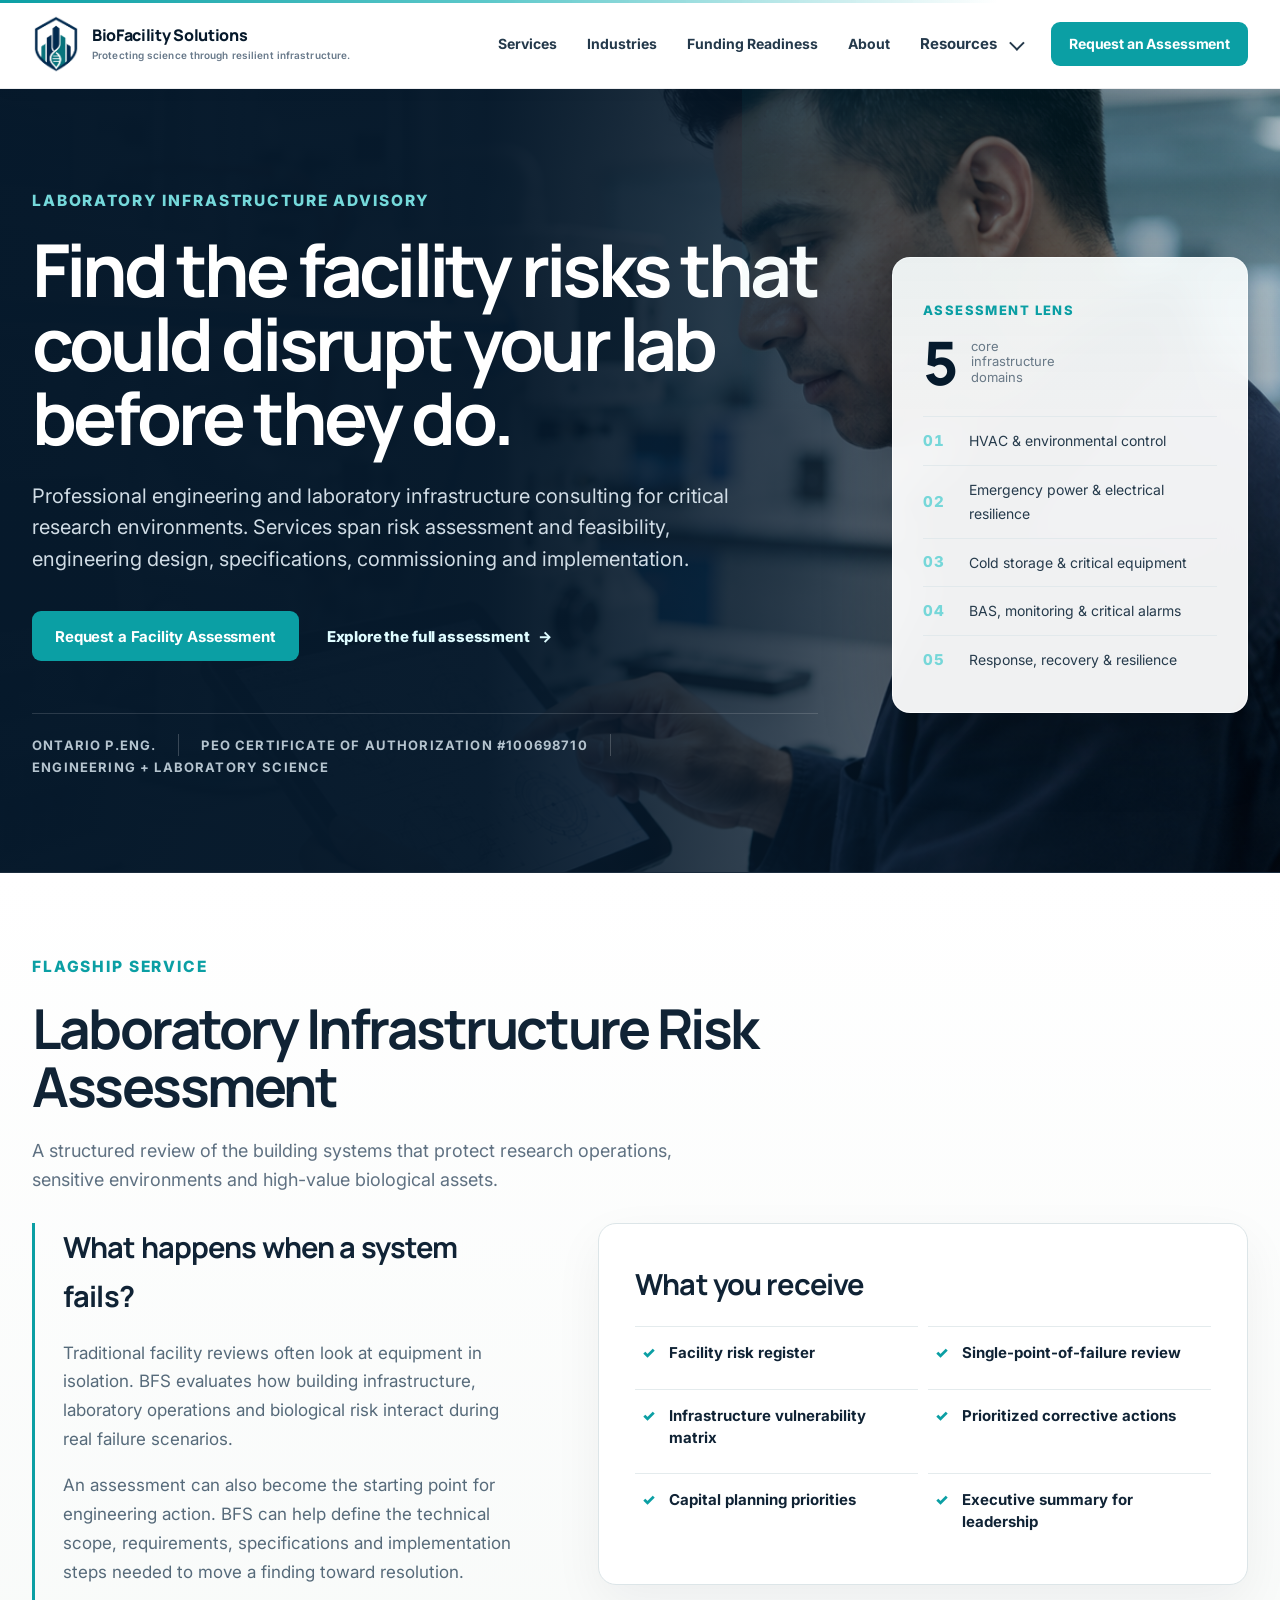
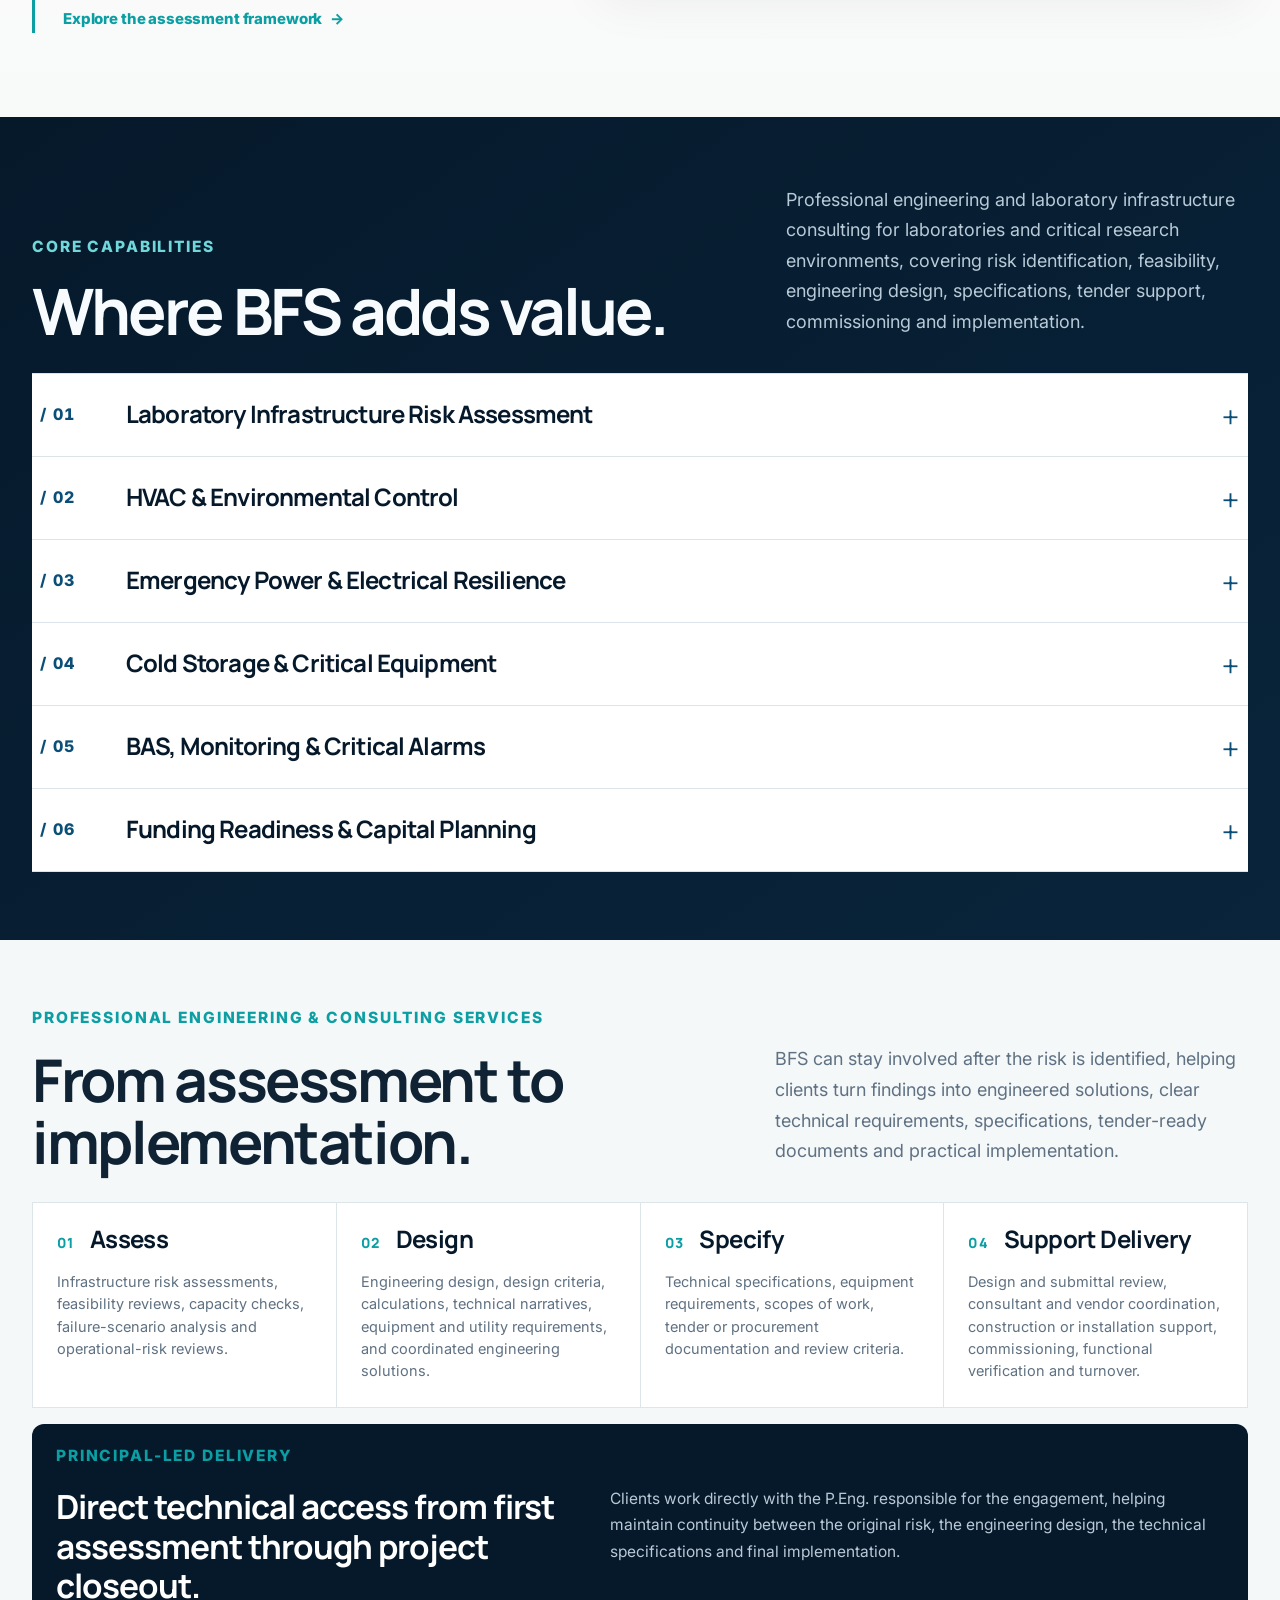
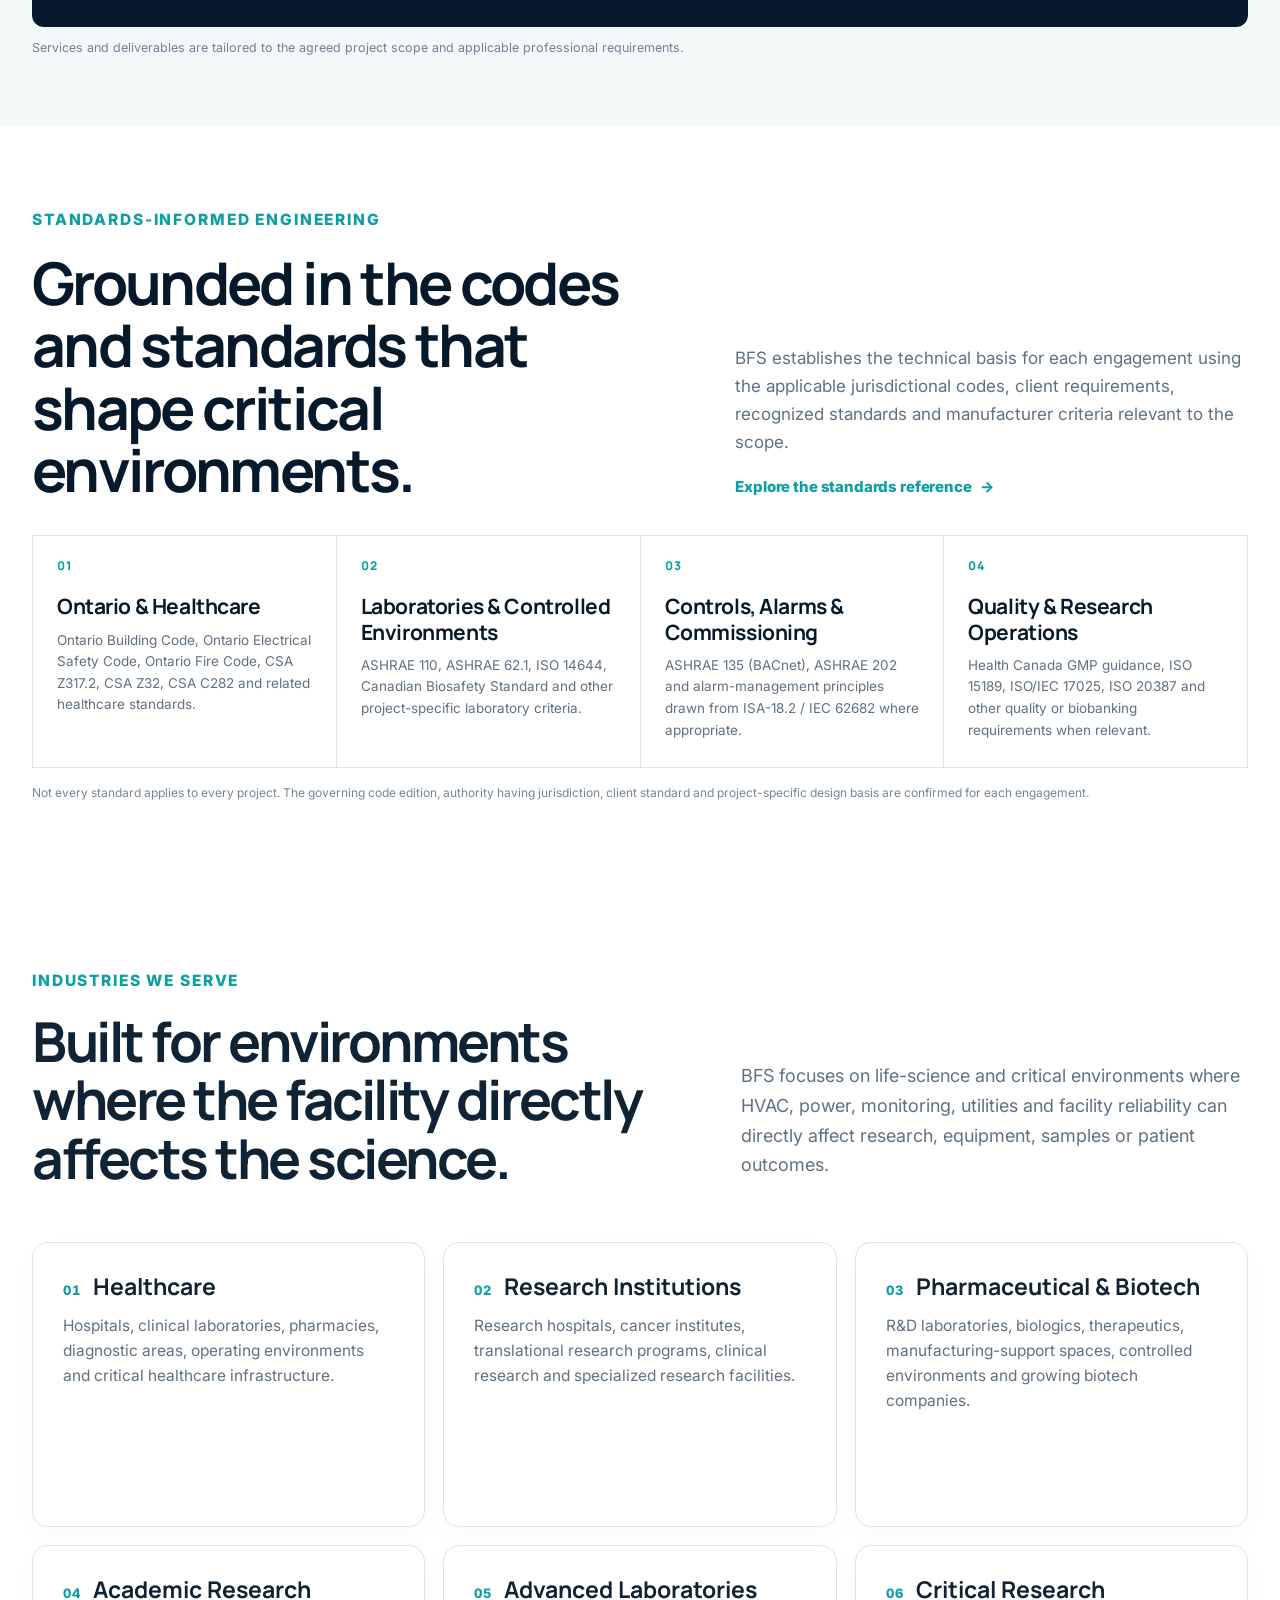
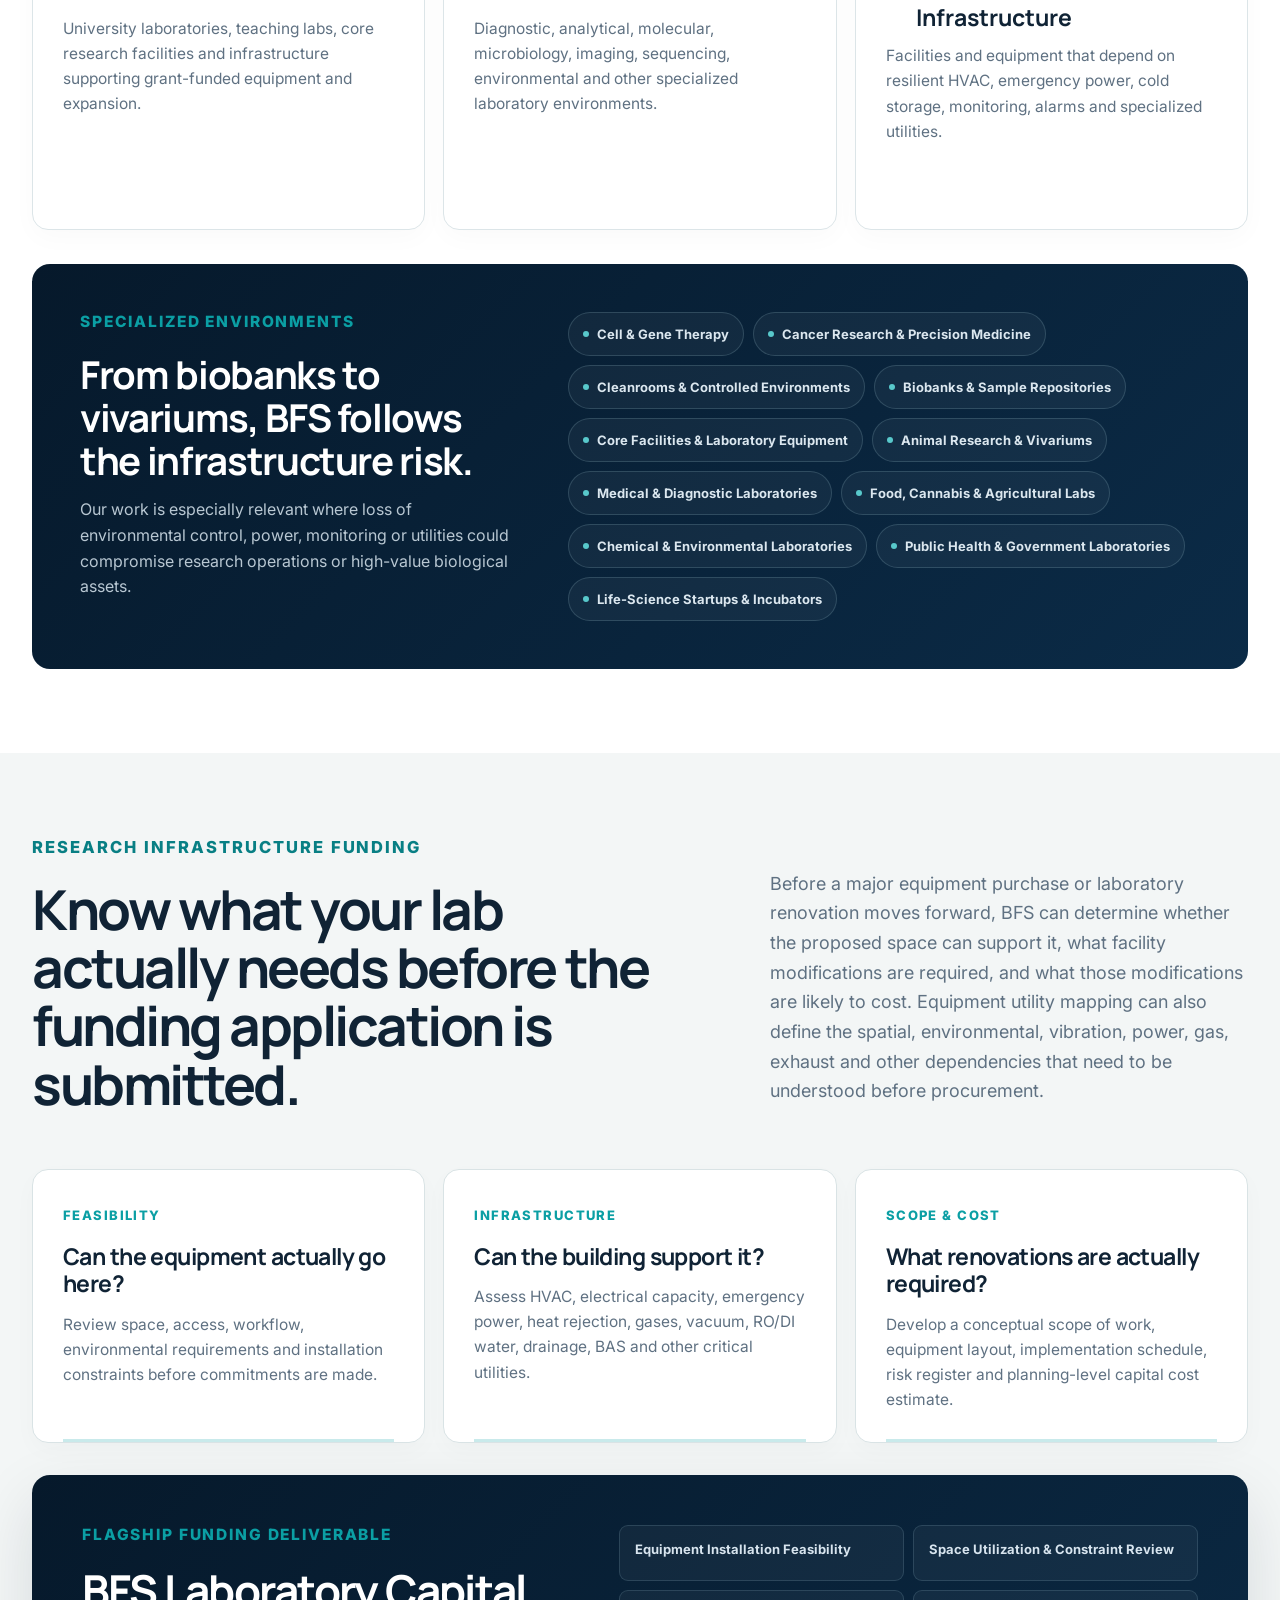
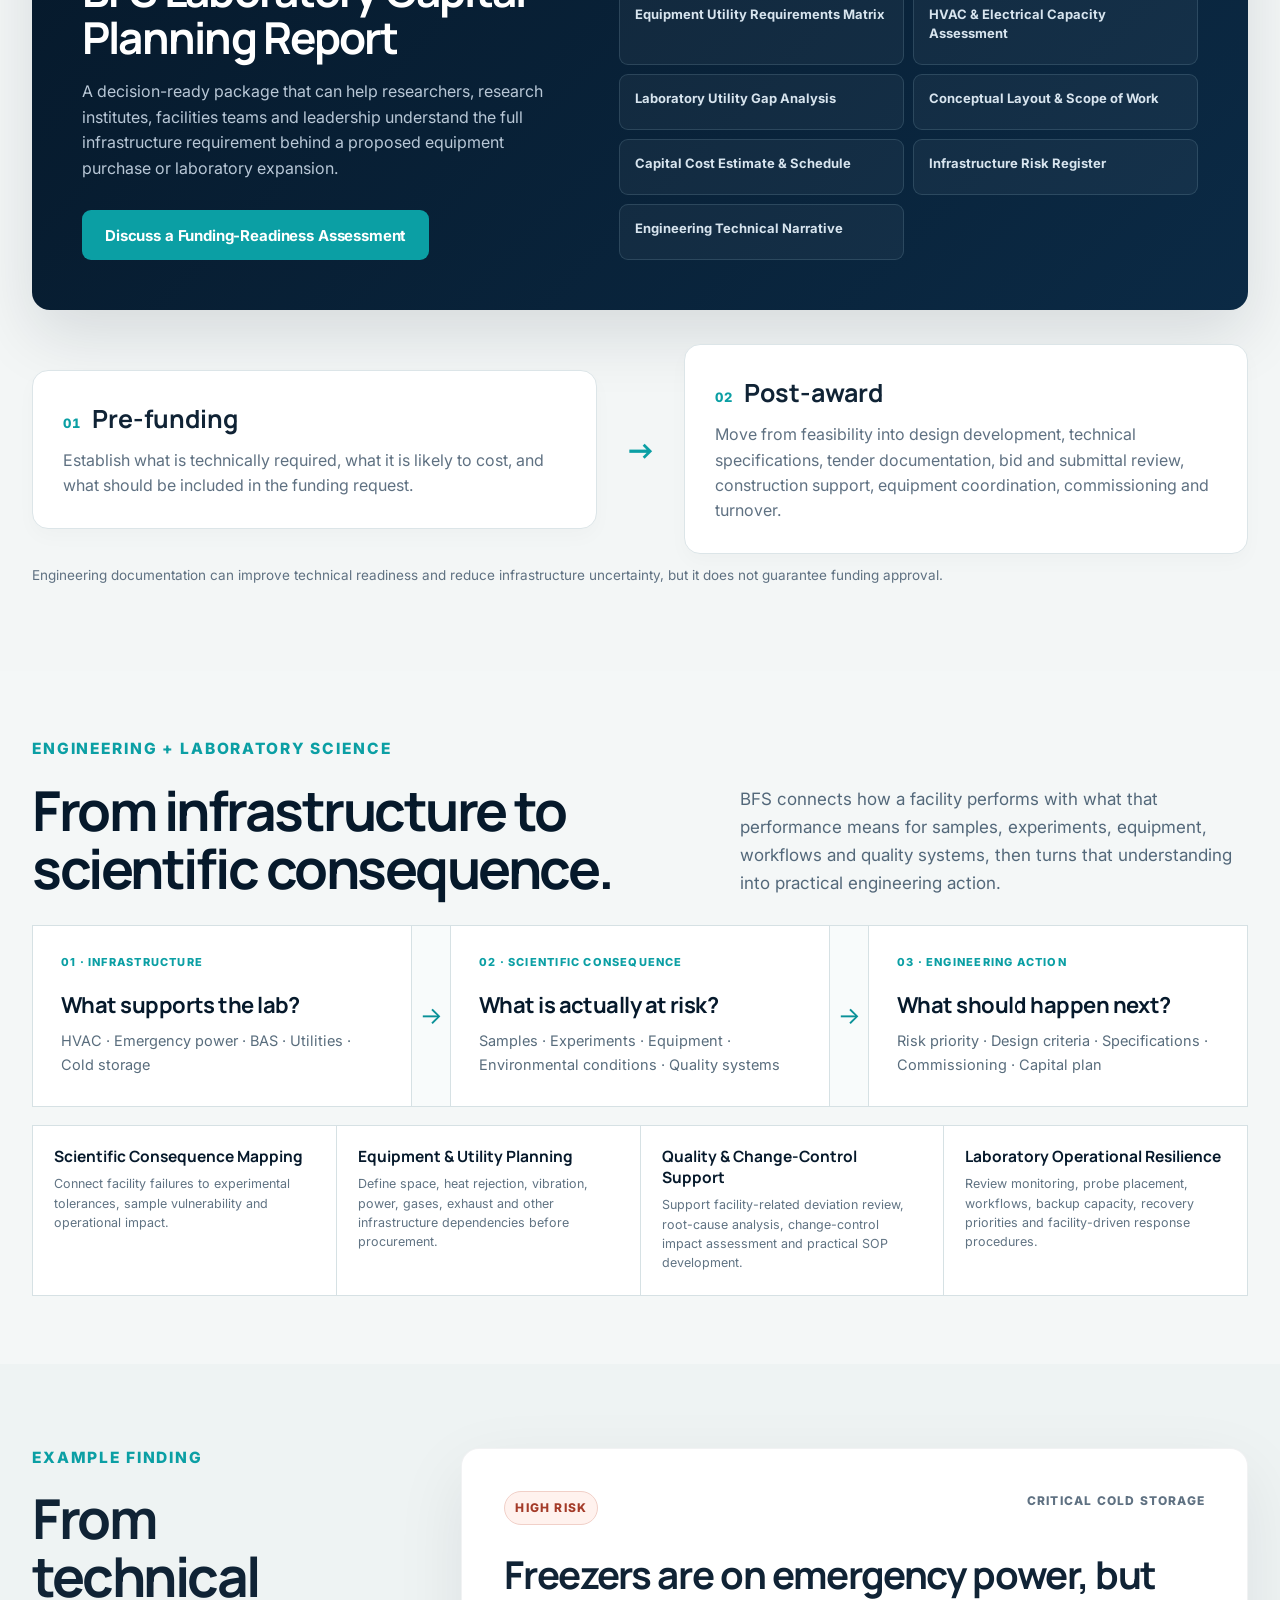
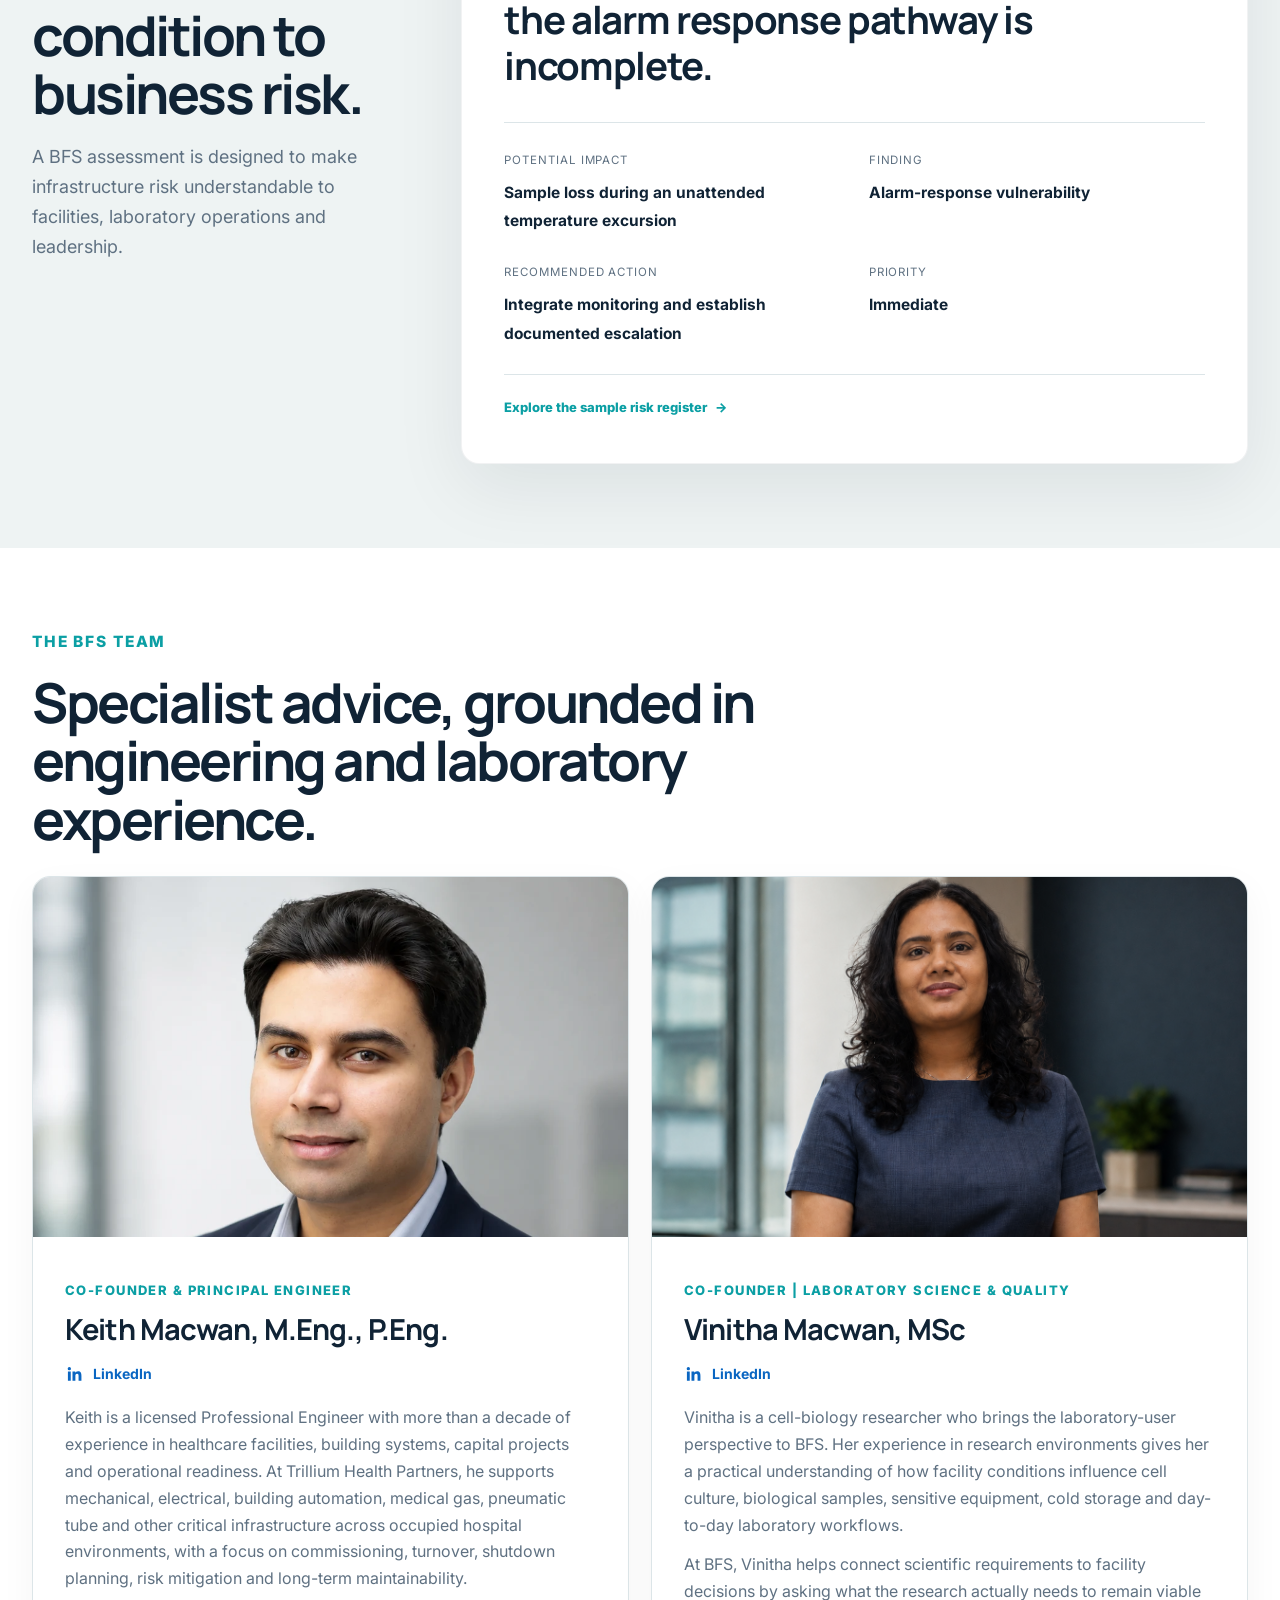
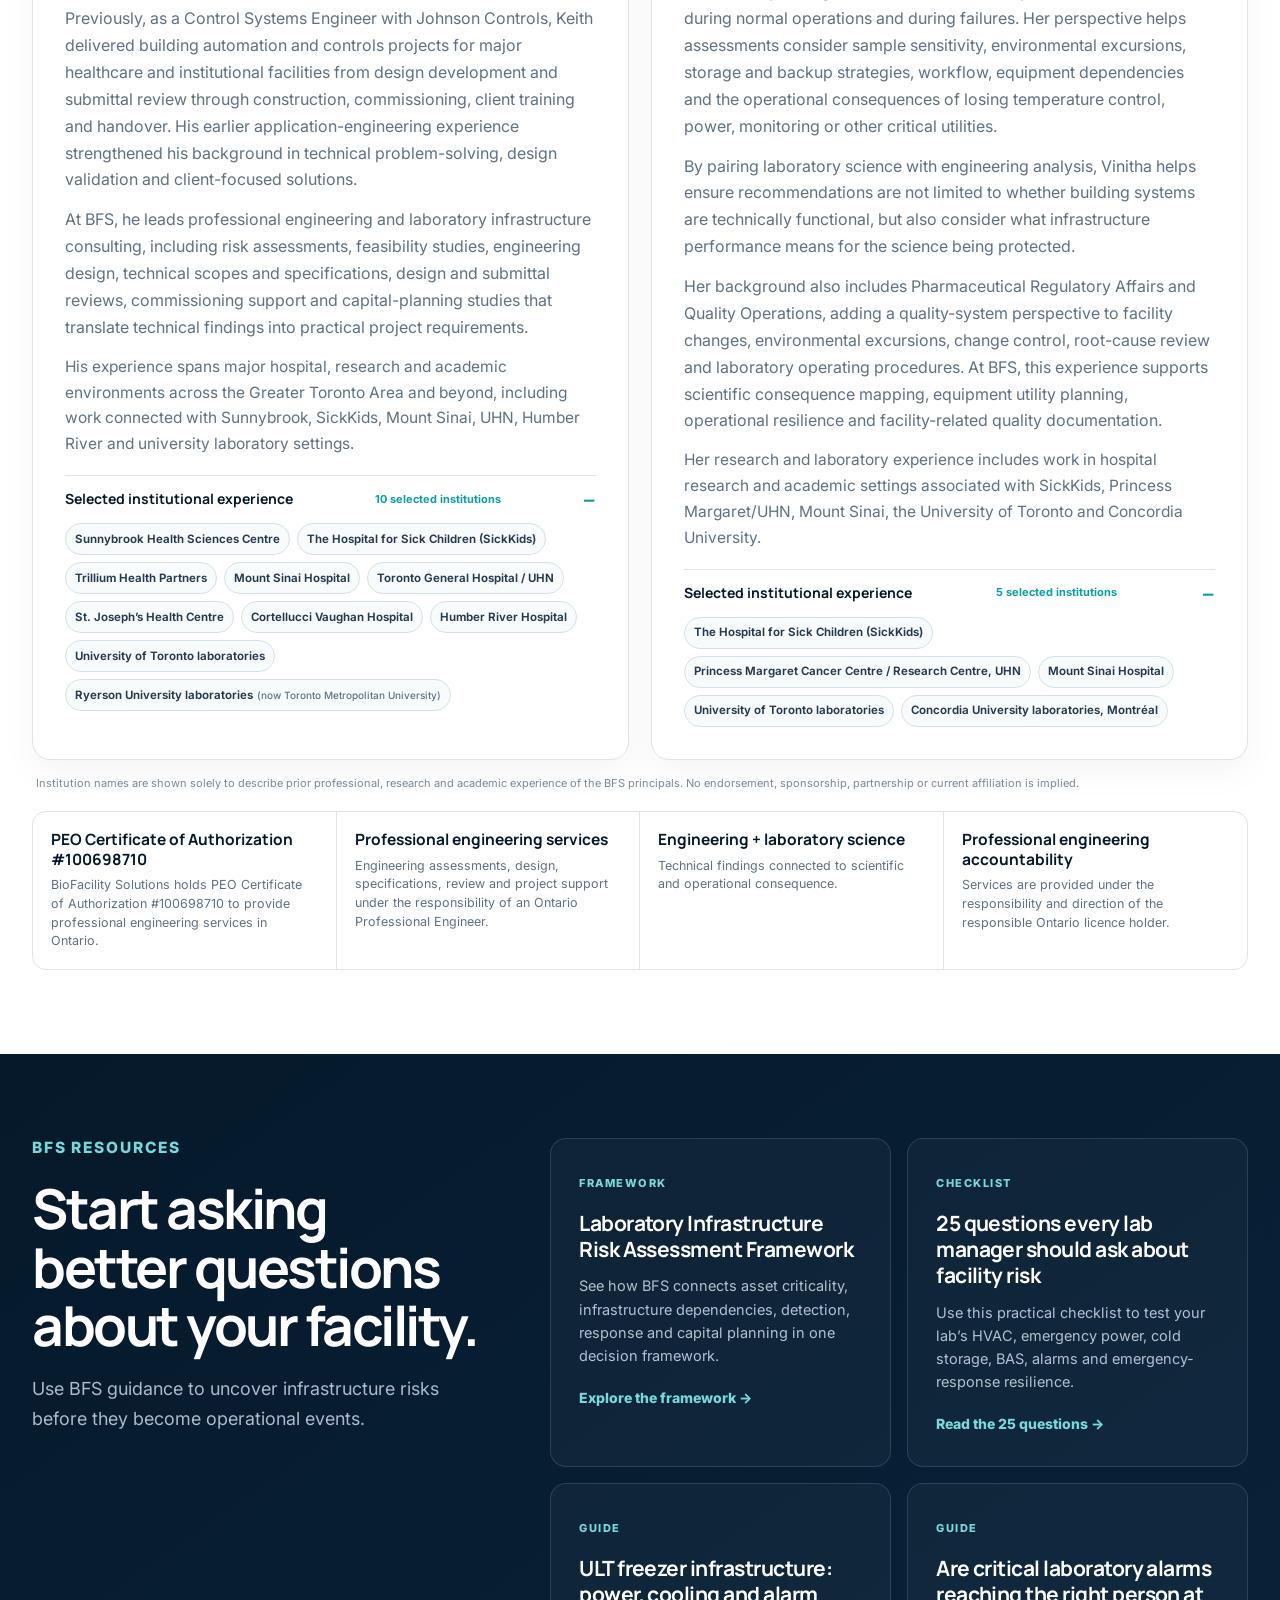
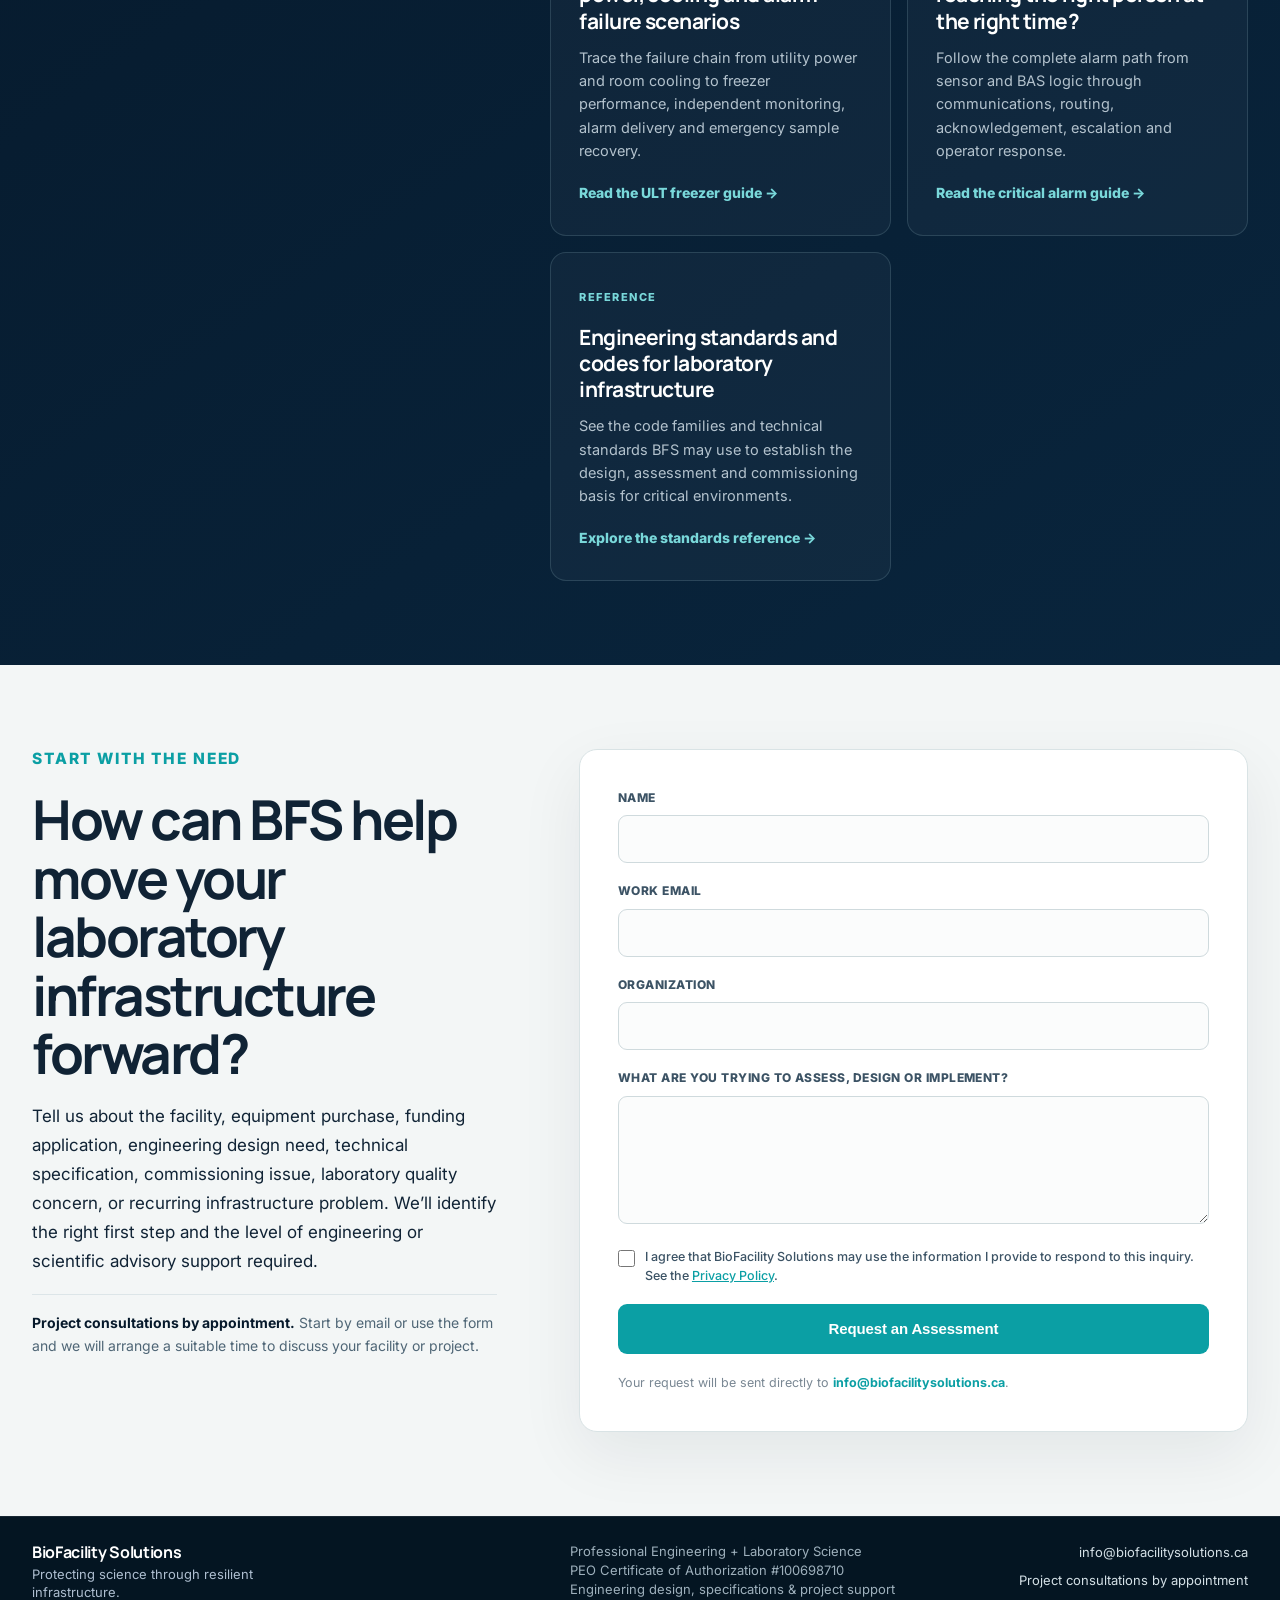
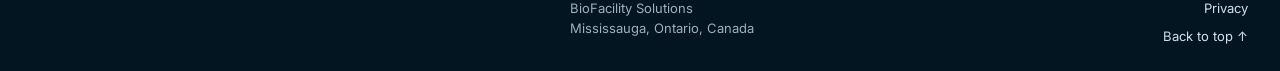
==== commit 23407ccf: "Add files via upload" ====
--- a/index.html
+++ b/index.html
@@ -4,14 +4,14 @@
 <head>
 <meta charset="utf-8"/>
 <meta content="width=device-width, initial-scale=1" name="viewport"/>
-<meta content="BioFacility Solutions provides professional engineering and laboratory infrastructure consulting that connects facility performance to scientific consequence, including risk assessment, design, specifications, equipment utility mapping, commissioning and project support for life-science and research facilities." name="description"/>
-<title>BioFacility Solutions | Laboratory Infrastructure Risk Assessment</title>
+<meta content="Professional engineering and laboratory infrastructure consulting for healthcare, research and life-science environments, from risk assessment and feasibility through design, specifications, commissioning and implementation." name="description"/>
+<title>BioFacility Solutions | Professional Engineering + Laboratory Science</title>
 <link href="https://fonts.googleapis.com" rel="preconnect"/>
 <link crossorigin="" href="https://fonts.gstatic.com" rel="preconnect"/>
 <link href="https://fonts.googleapis.com/css2?family=Inter:wght@400;500;600;700;800&amp;family=Manrope:wght@500;600;700;800&amp;display=swap" rel="stylesheet"/>
-<link href="styles.css?v=30" rel="stylesheet"/>
+<link href="styles.css?v=33" rel="stylesheet"/>
 <link href="assets/favicon.png" rel="icon" type="image/png"/>
-</head>
+<link href="https://biofacilitysolutions.ca/" rel="canonical"/><meta content="BioFacility Solutions" property="og:site_name"/><meta content="BioFacility Solutions | Professional Engineering + Laboratory Science" property="og:title"/><meta content="Professional engineering and laboratory infrastructure consulting for healthcare, research and life-science environments, from risk assessment and feasibility through design, specifications, commissioning and implementation." property="og:description"/><meta content="website" property="og:type"/><meta content="https://biofacilitysolutions.ca/" property="og:url"/><meta content="https://biofacilitysolutions.ca/assets/bfs-social-preview.png" property="og:image"/><meta content="1200" property="og:image:width"/><meta content="630" property="og:image:height"/><meta content="BioFacility Solutions — Professional Engineering + Laboratory Science" property="og:image:alt"/><meta content="summary_large_image" name="twitter:card"/><meta content="BioFacility Solutions | Professional Engineering + Laboratory Science" name="twitter:title"/><meta content="Professional engineering and laboratory infrastructure consulting for healthcare, research and life-science environments, from risk assessment and feasibility through design, specifications, commissioning and implementation." name="twitter:description"/><meta content="https://biofacilitysolutions.ca/assets/bfs-social-preview.png" name="twitter:image"/></head>
 <body>
 <header class="site-header" id="top">
 <div class="container nav-wrap">
@@ -333,11 +333,11 @@
 </div>
 <p>BFS connects how a facility performs with what that performance means for samples, experiments, equipment, workflows and quality systems, then turns that understanding into practical engineering action.</p>
 </div>
-<div class="consequence-flow reveal" aria-label="BFS integrated engineering and laboratory science model">
+<div aria-label="BFS integrated engineering and laboratory science model" class="consequence-flow reveal">
 <article><span>01 · Infrastructure</span><h3>What supports the lab?</h3><p>HVAC · Emergency power · BAS · Utilities · Cold storage</p></article>
-<div class="consequence-arrow" aria-hidden="true">→</div>
+<div aria-hidden="true" class="consequence-arrow">→</div>
 <article><span>02 · Scientific consequence</span><h3>What is actually at risk?</h3><p>Samples · Experiments · Equipment · Environmental conditions · Quality systems</p></article>
-<div class="consequence-arrow" aria-hidden="true">→</div>
+<div aria-hidden="true" class="consequence-arrow">→</div>
 <article><span>03 · Engineering action</span><h3>What should happen next?</h3><p>Risk priority · Design criteria · Specifications · Commissioning · Capital plan</p></article>
 </div>
 <div class="science-capability-strip">
@@ -384,7 +384,7 @@
 <p>At BFS, he leads professional engineering and laboratory infrastructure consulting, including risk assessments, feasibility studies, engineering design, technical scopes and specifications, design and submittal reviews, commissioning support and capital-planning studies that translate technical findings into practical project requirements.</p>
 <p>His experience spans major hospital, research and academic environments across the Greater Toronto Area and beyond, including work connected with Sunnybrook, SickKids, Mount Sinai, UHN, Humber River and university laboratory settings.</p>
 </div>
-<details class="founder-experience" open><summary><span>Selected institutional experience</span><small>10 selected institutions</small></summary><div aria-label="Selected institutions associated with Keith Macwan's prior professional and academic experience" class="institution-tags">
+<details class="founder-experience" open=""><summary><span>Selected institutional experience</span><small>10 selected institutions</small></summary><div aria-label="Selected institutions associated with Keith Macwan's prior professional and academic experience" class="institution-tags">
 <span>Sunnybrook Health Sciences Centre</span>
 <span>The Hospital for Sick Children (SickKids)</span>
 <span>Trillium Health Partners</span>
@@ -409,7 +409,7 @@
 <p>By pairing laboratory science with engineering analysis, Vinitha helps ensure recommendations are not limited to whether building systems are technically functional, but also consider what infrastructure performance means for the science being protected.</p>
 <p>Her background also includes Pharmaceutical Regulatory Affairs and Quality Operations, adding a quality-system perspective to facility changes, environmental excursions, change control, root-cause review and laboratory operating procedures. At BFS, this experience supports scientific consequence mapping, equipment utility planning, operational resilience and facility-related quality documentation.</p><p>Her research and laboratory experience includes work in hospital research and academic settings associated with SickKids, Princess Margaret/UHN, Mount Sinai, the University of Toronto and Concordia University.</p>
 </div>
-<details class="founder-experience" open><summary><span>Selected institutional experience</span><small>5 selected institutions</small></summary><div aria-label="Selected institutions associated with Vinitha Macwan's prior research and academic experience" class="institution-tags">
+<details class="founder-experience" open=""><summary><span>Selected institutional experience</span><small>5 selected institutions</small></summary><div aria-label="Selected institutions associated with Vinitha Macwan's prior research and academic experience" class="institution-tags">
 <span>The Hospital for Sick Children (SickKids)</span>
 <span>Princess Margaret Cancer Centre / Research Centre, UHN</span>
 <span>Mount Sinai Hospital</span>
@@ -439,13 +439,13 @@
 </section>
 <section class="section contact-section" id="contact">
 <div class="container contact-grid">
-<div class="section-heading reveal"><p class="eyebrow">Start with the need</p><h2>How can BFS help move your laboratory infrastructure forward?</h2><p>Tell us about the facility, equipment purchase, funding application, engineering design need, technical specification, commissioning issue, laboratory quality concern, or recurring infrastructure problem. We’ll identify the right first step and the level of engineering or scientific advisory support required.</p></div>
+<div class="section-heading reveal"><p class="eyebrow">Start with the need</p><h2>How can BFS help move your laboratory infrastructure forward?</h2><p>Tell us about the facility, equipment purchase, funding application, engineering design need, technical specification, commissioning issue, laboratory quality concern, or recurring infrastructure problem. We’ll identify the right first step and the level of engineering or scientific advisory support required.</p><p class="contact-appointment"><strong>Project consultations by appointment.</strong> Start by email or use the form and we will arrange a suitable time to discuss your facility or project.</p></div>
 <form action="contact.php" class="contact-form reveal" id="assessment-request-form" method="post">
 <label>Name<input autocomplete="name" maxlength="120" name="name" required=""/></label>
 <label>Work email<input autocomplete="email" maxlength="160" name="email" required="" type="email"/></label>
 <label>Organization<input autocomplete="organization" maxlength="180" name="organization"/></label>
 <label>What are you trying to assess, design or implement?<textarea maxlength="4000" name="message" required="" rows="5"></textarea></label>
-<label aria-hidden="true" class="form-honeypot">Website<input autocomplete="off" name="website" tabindex="-1"/></label>
+<label class="privacy-consent"><input name="privacy_consent" required="" type="checkbox"/> <span>I agree that BioFacility Solutions may use the information I provide to respond to this inquiry. See the <a href="privacy.html">Privacy Policy</a>.</span></label><label aria-hidden="true" class="form-honeypot">Website<input autocomplete="off" name="website" tabindex="-1"/></label>
 <button class="btn" type="submit">Request an Assessment</button>
 <p aria-live="polite" class="form-note" id="form-status">Your request will be sent directly to <a href="mailto:info@biofacilitysolutions.ca">info@biofacilitysolutions.ca</a>.</p>
 </form>
@@ -456,9 +456,9 @@
 <div class="container footer-grid">
 <div><strong>BioFacility Solutions</strong><p class="footer-motto">Protecting science through resilient infrastructure.</p></div>
 <div><p>Professional Engineering + Laboratory Science</p><p>PEO Certificate of Authorization #100698710</p><p>Engineering design, specifications &amp; project support</p><p>BioFacility Solutions</p><p>Mississauga, Ontario, Canada</p></div>
-<div><a href="mailto:info@biofacilitysolutions.ca">info@biofacilitysolutions.ca</a><a href="#top">Back to top ↑</a></div>
+<div><a href="mailto:info@biofacilitysolutions.ca">info@biofacilitysolutions.ca</a><a href="mailto:info@biofacilitysolutions.ca?subject=Project%20Consultation">Project consultations by appointment</a><a href="privacy.html">Privacy</a><a href="#top">Back to top ↑</a></div>
 </div>
 </footer>
-<script src="script.js?v=30"></script>
+<script src="script.js?v=33"></script>
 </body>
 </html>
--- a/styles.css
+++ b/styles.css
@@ -1185,3 +1185,53 @@
   .standards-group{padding:21px 19px}
   .standards-disclaimer{padding:24px 20px}
 }
+
+
+/* v31 — contact, privacy, social sharing and legal pages */
+.contact-appointment{margin-top:18px;padding-top:16px;border-top:1px solid var(--line);font-size:14px!important;line-height:1.55;color:#4f6676!important}.contact-appointment strong{color:var(--navy)}
+.privacy-consent{display:flex!important;gap:10px;align-items:flex-start;text-transform:none!important;letter-spacing:0!important;font-weight:500!important;font-size:12.5px!important;line-height:1.5;color:#516676}.privacy-consent input{width:17px!important;height:17px;margin:2px 0 0!important;flex:0 0 auto}.privacy-consent a{color:var(--teal);text-decoration:underline}
+.compact-resource-hero{padding-top:105px;padding-bottom:72px}.contact-direct{display:grid;grid-template-columns:110px 1fr;gap:10px 16px;margin-top:28px;padding-top:22px;border-top:1px solid var(--line);font-size:14px}.contact-direct strong{color:var(--navy)}.contact-direct a{color:var(--teal);font-weight:700}
+.legal-section{background:#f5f8f9}.legal-layout{display:grid;grid-template-columns:minmax(240px,.45fr) minmax(0,1fr);gap:70px;align-items:start}.legal-summary{position:sticky;top:115px;background:#fff;border:1px solid var(--line);border-radius:12px;padding:26px}.legal-summary p:not(.eyebrow){color:var(--muted);font-size:14px}.legal-summary a{color:var(--teal);font-weight:800;font-size:13px}.legal-content{background:#fff;border:1px solid var(--line);border-radius:12px;padding:38px 42px}.legal-content h2{font:700 23px/1.25 Manrope,Inter,sans-serif;color:var(--navy);margin:32px 0 10px;letter-spacing:-.02em}.legal-content h2:first-child{margin-top:0}.legal-content p{color:#526879;font-size:15px;line-height:1.7}.legal-content a{color:var(--teal);font-weight:700}.legal-note{margin-top:34px!important;padding-top:18px;border-top:1px solid var(--line);font-size:12.5px!important;color:#748693!important}
+.error-section{min-height:70vh;display:grid;align-items:center;background:#f5f8f9;padding-top:140px}.error-wrap{max-width:820px;text-align:center}.error-wrap h1{font:800 clamp(46px,6vw,76px)/1.03 Manrope,Inter,sans-serif;letter-spacing:-.05em;color:var(--navy);margin:0 0 18px}.error-wrap>p:not(.eyebrow){font-size:18px;color:var(--muted);max-width:680px;margin:0 auto 28px}.error-wrap .hero-actions{justify-content:center}.error-links{display:flex;justify-content:center;gap:12px;flex-wrap:wrap;margin-top:34px}.error-links a{padding:10px 14px;border:1px solid var(--line);border-radius:999px;background:#fff;color:var(--navy);font-size:12px;font-weight:700}.site-footer .footer-grid>div:last-child a{white-space:nowrap}
+@media(max-width:900px){.legal-layout{grid-template-columns:1fr;gap:25px}.legal-summary{position:static}.compact-resource-hero{padding-top:82px;padding-bottom:55px}}@media(max-width:620px){.legal-content{padding:26px 21px}.contact-direct{grid-template-columns:1fr;gap:4px}.contact-direct strong{margin-top:9px}.site-footer .footer-grid>div:last-child a{white-space:normal}}
+
+
+/* v33 — final resource CTA is inline and centered; never overlaps footer links. */
+.end-assessment-cta{
+  position:static;
+  width:min(680px,calc(100% - 40px));
+  margin:30px auto 24px;
+  padding:18px 20px;
+  display:flex;
+  align-items:center;
+  justify-content:center;
+  gap:20px;
+  background:linear-gradient(135deg,#071b2f,#0a2d48);
+  color:#fff;
+  border:1px solid #28425c;
+  border-radius:12px;
+  box-shadow:0 12px 30px rgba(7,27,52,.12);
+  text-align:left;
+}
+.end-assessment-cta span{
+  max-width:360px;
+  color:#d5e2ea;
+  font-size:13px;
+  line-height:1.45;
+}
+.end-assessment-cta a{
+  flex:0 0 auto;
+  background:var(--teal);
+  color:#fff;
+  padding:10px 14px;
+  border-radius:7px;
+  font-weight:800;
+  font-size:13px;
+}
+/* Disable legacy floating behaviour if an older cached page still carries the class. */
+.sticky-assessment-cta{position:static!important;right:auto!important;bottom:auto!important;z-index:auto!important;width:min(680px,calc(100% - 40px));margin:30px auto 24px!important;justify-content:center}
+@media(max-width:680px){
+  .end-assessment-cta,.sticky-assessment-cta{width:calc(100% - 28px);margin:22px auto 18px!important;padding:16px;flex-direction:column;align-items:stretch;text-align:center;gap:12px}
+  .end-assessment-cta span,.sticky-assessment-cta span{max-width:none}
+  .end-assessment-cta a,.sticky-assessment-cta a{text-align:center}
+}
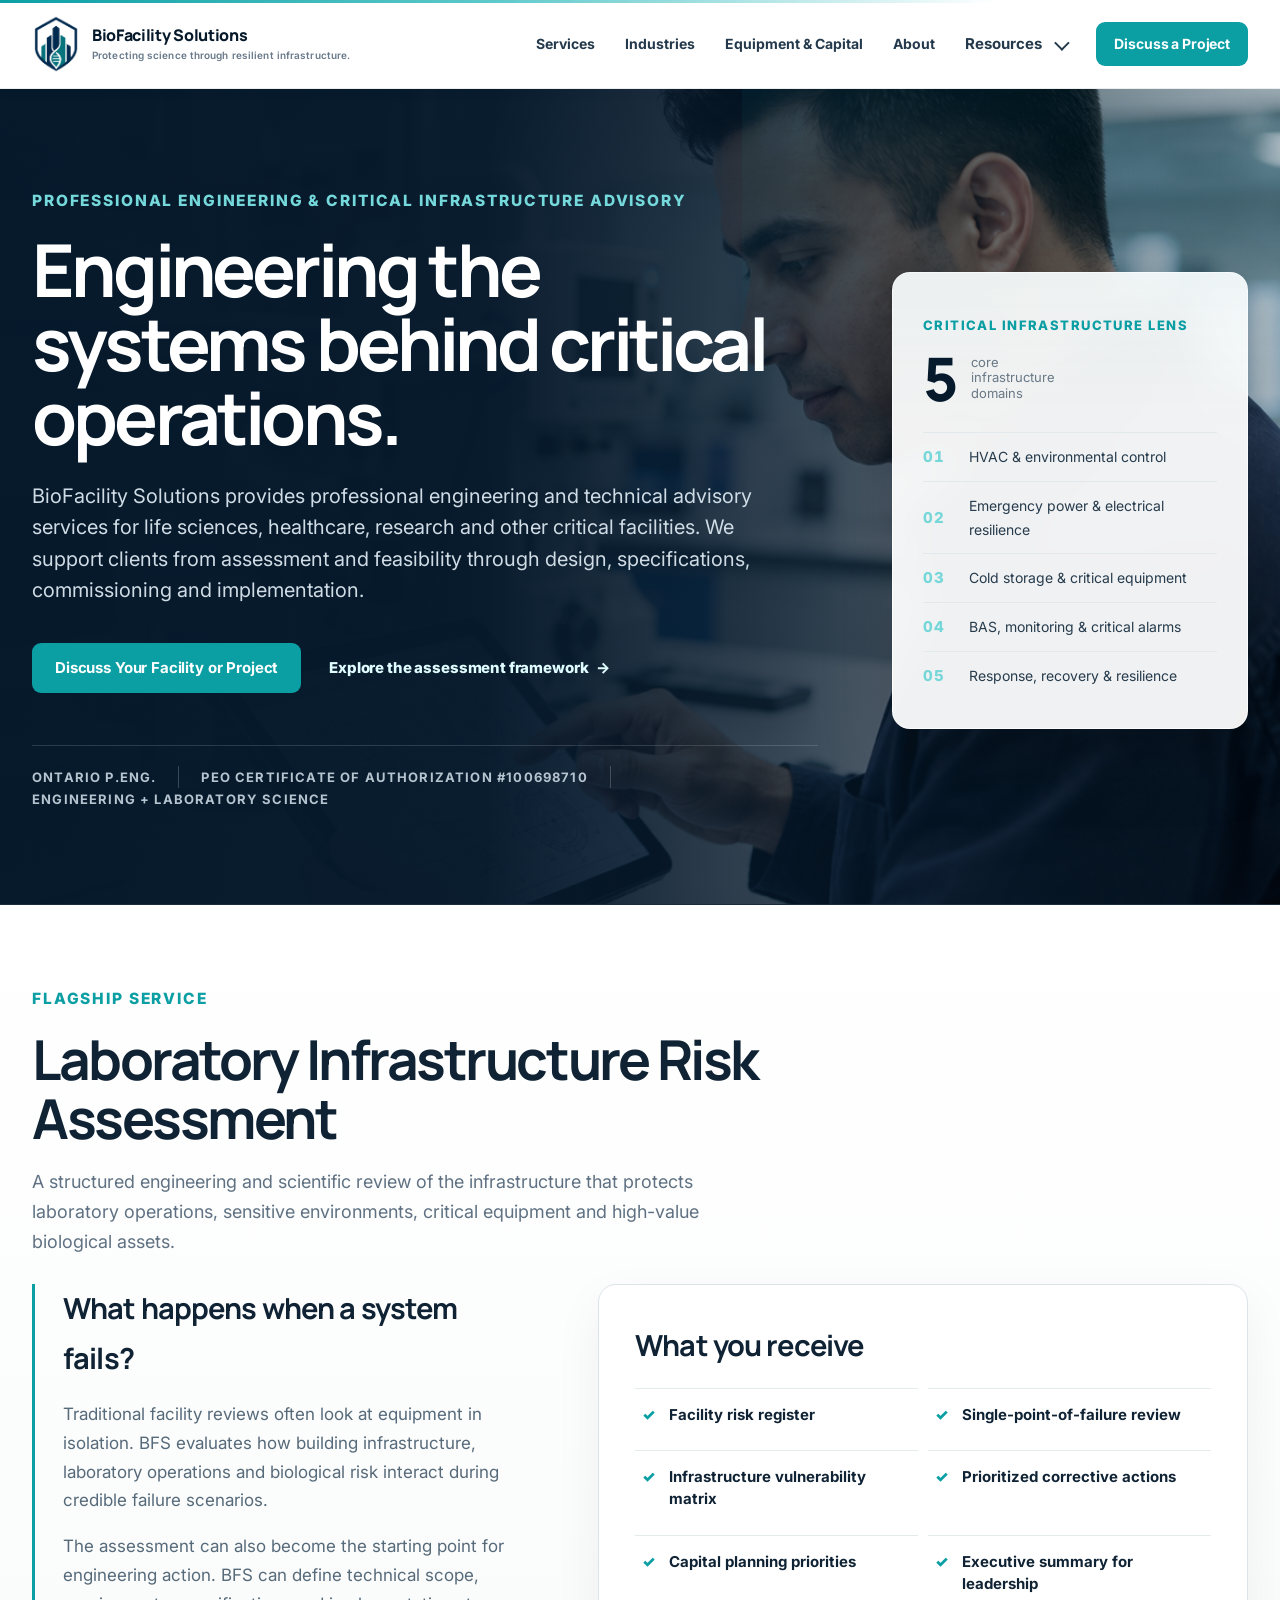
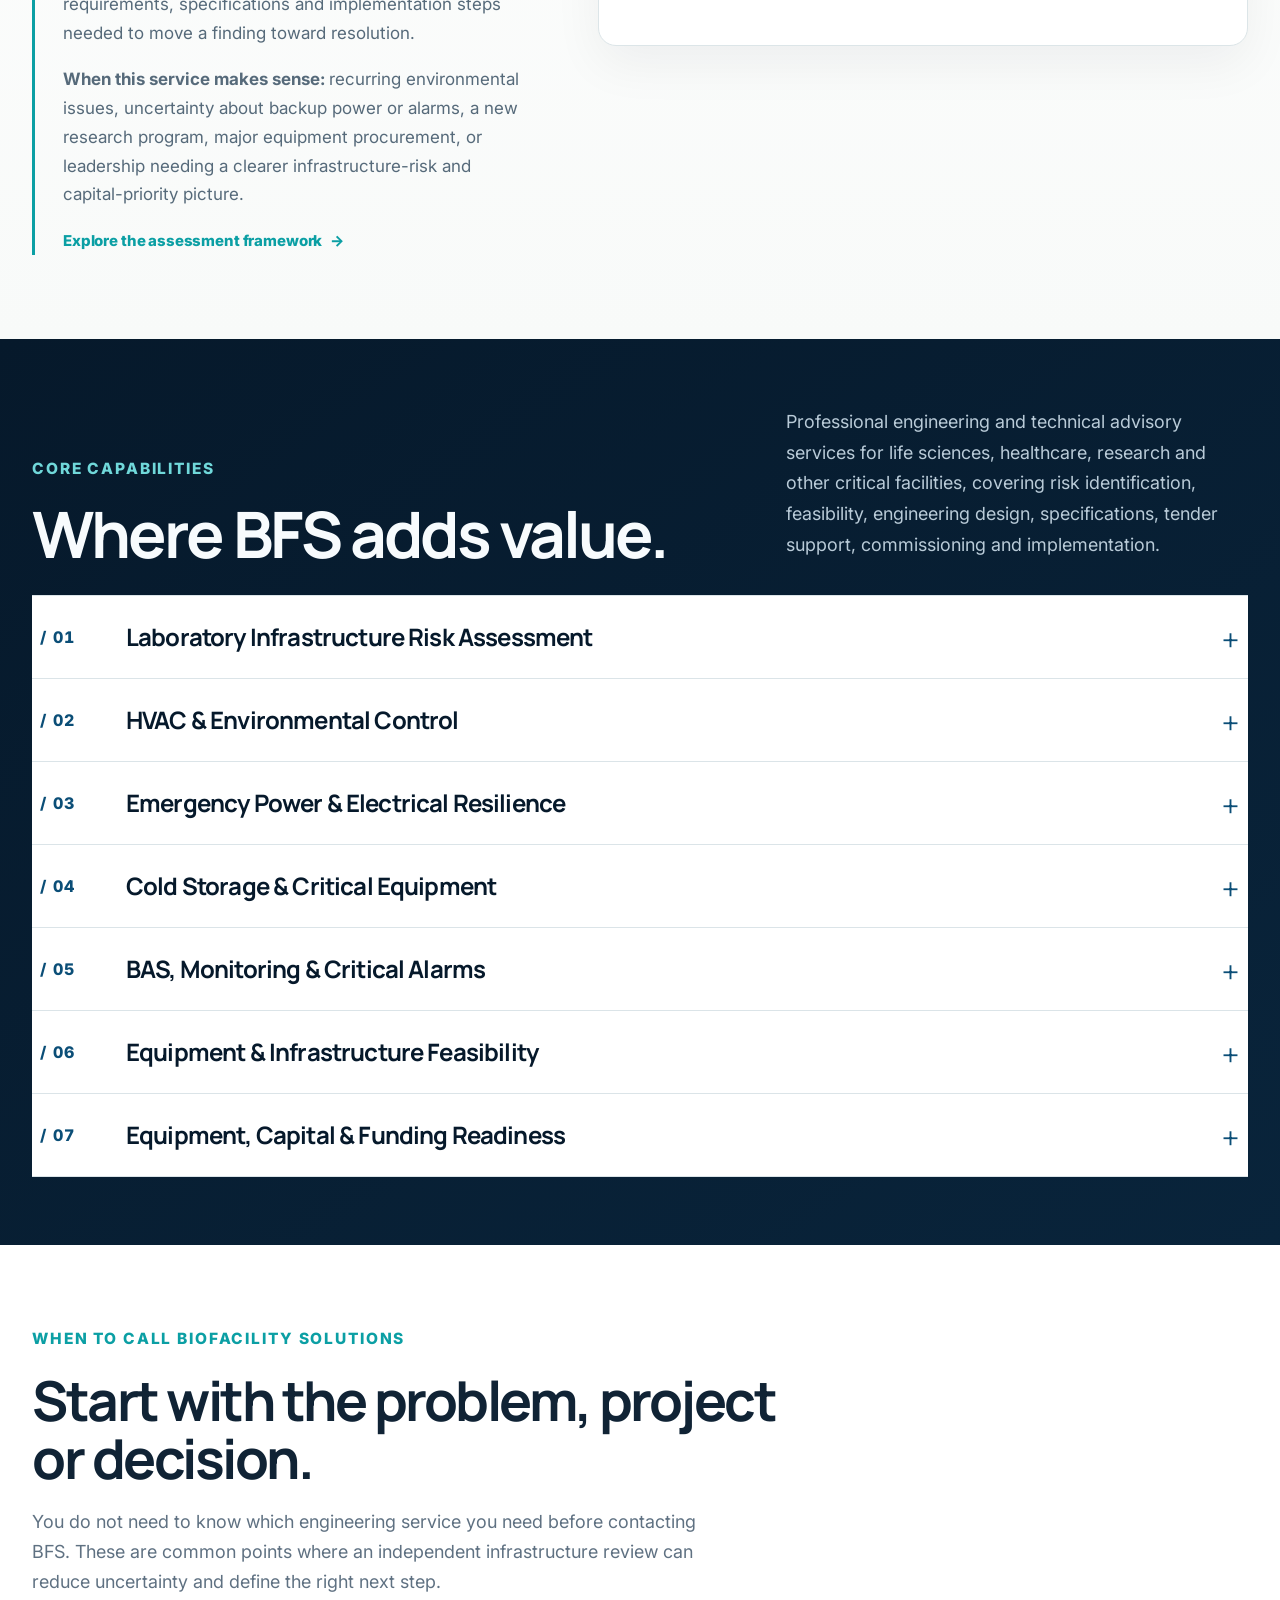
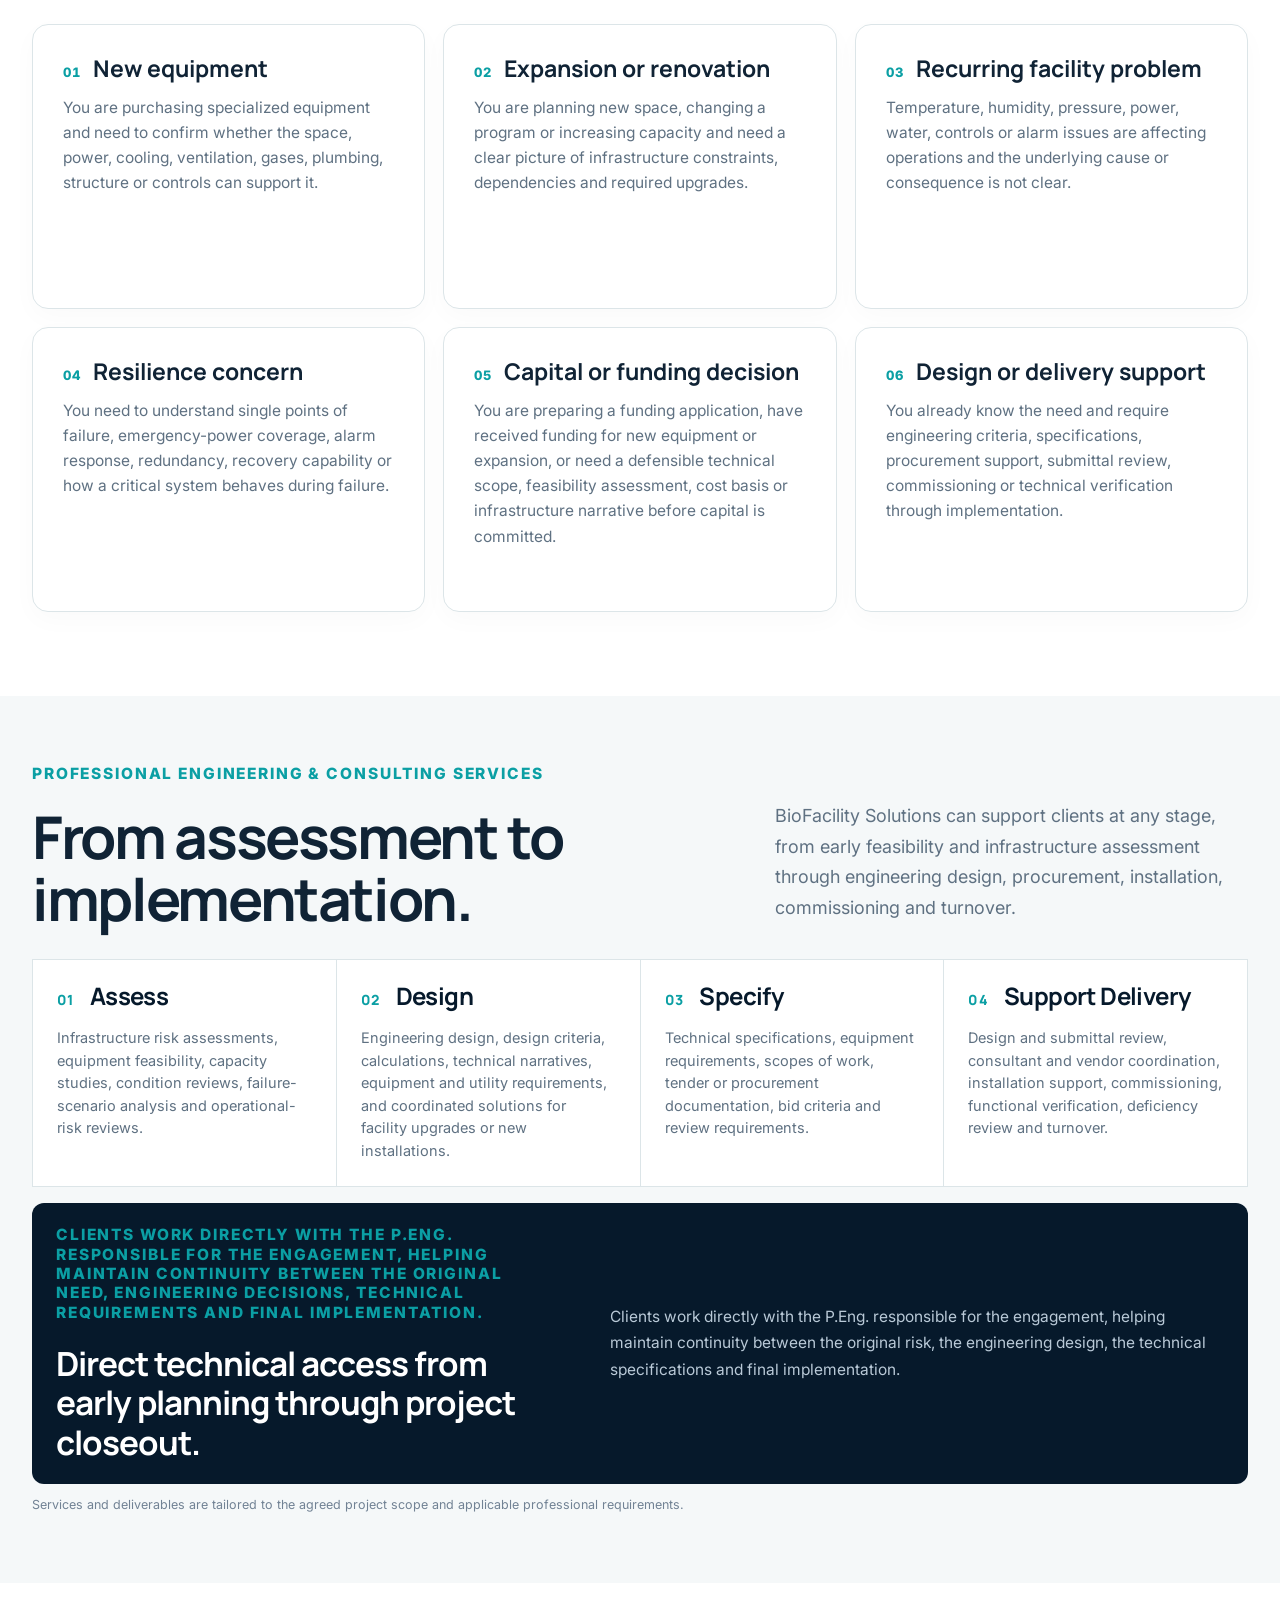
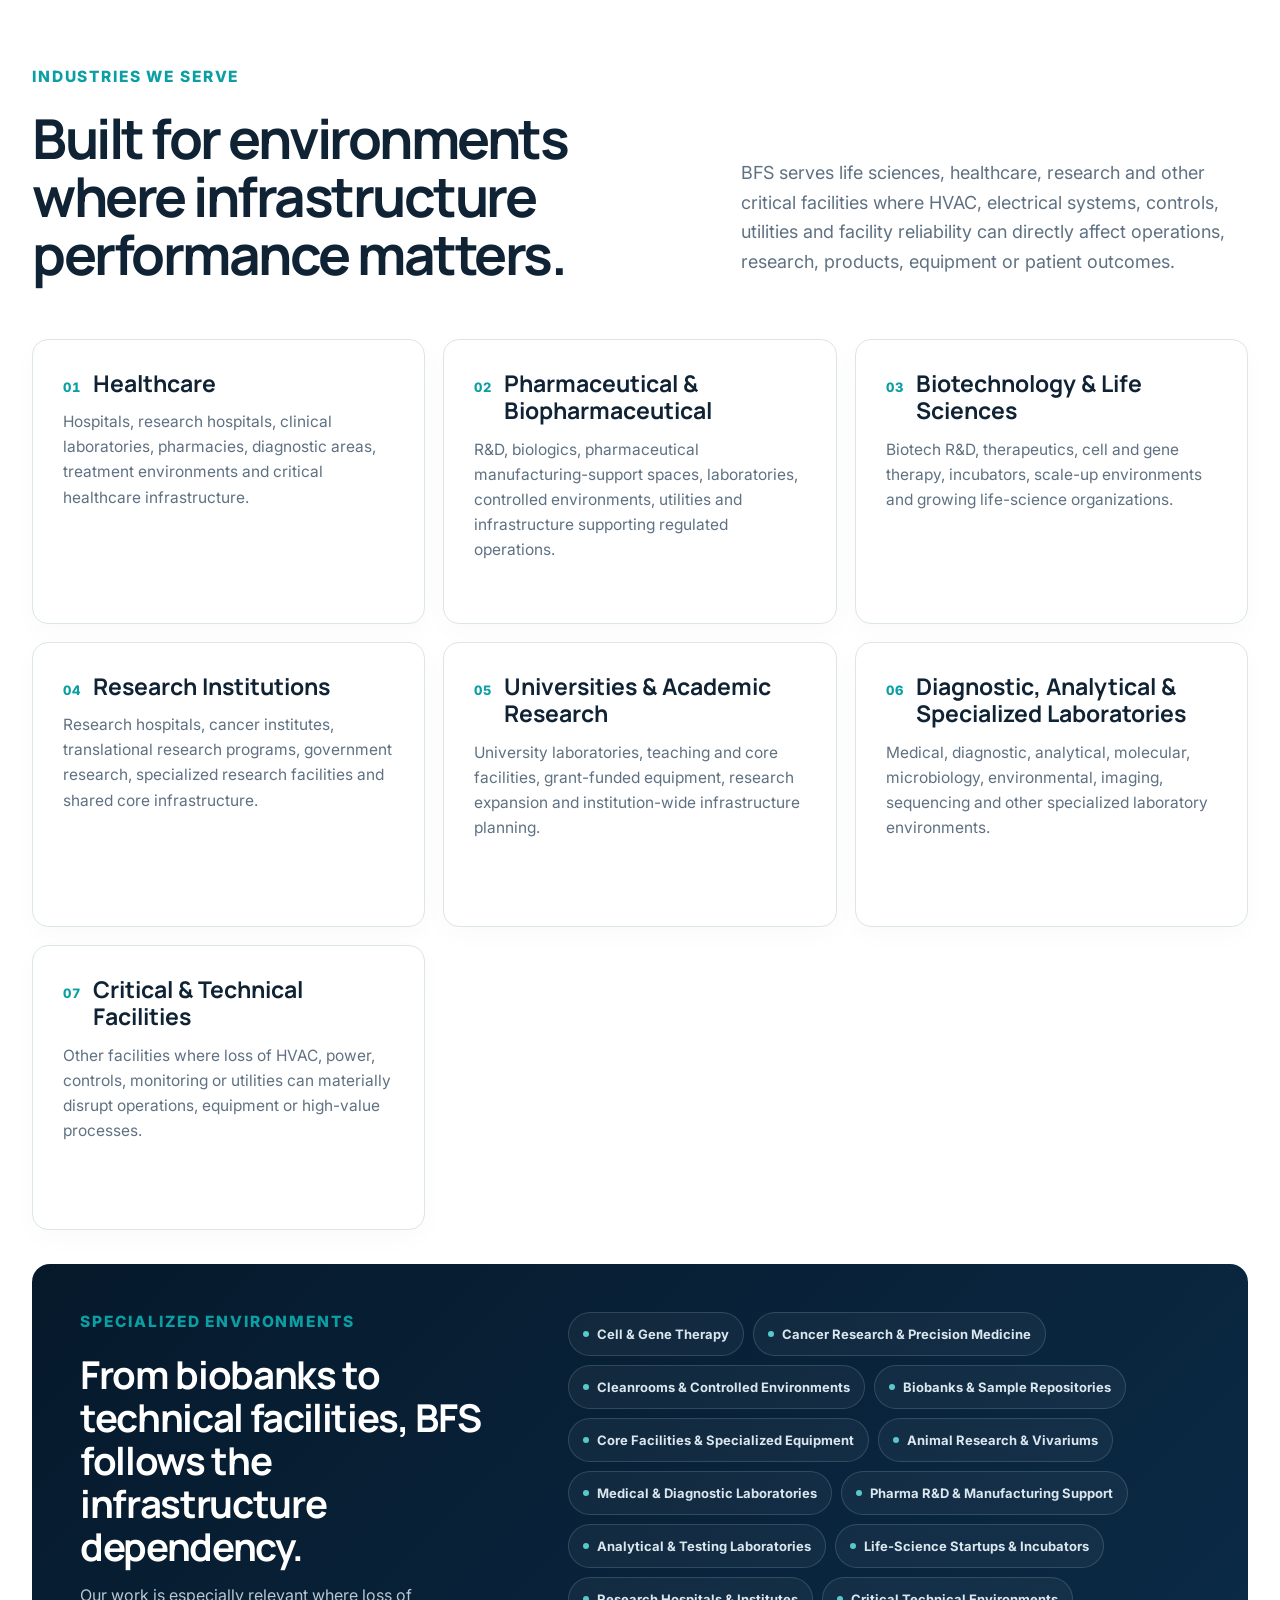
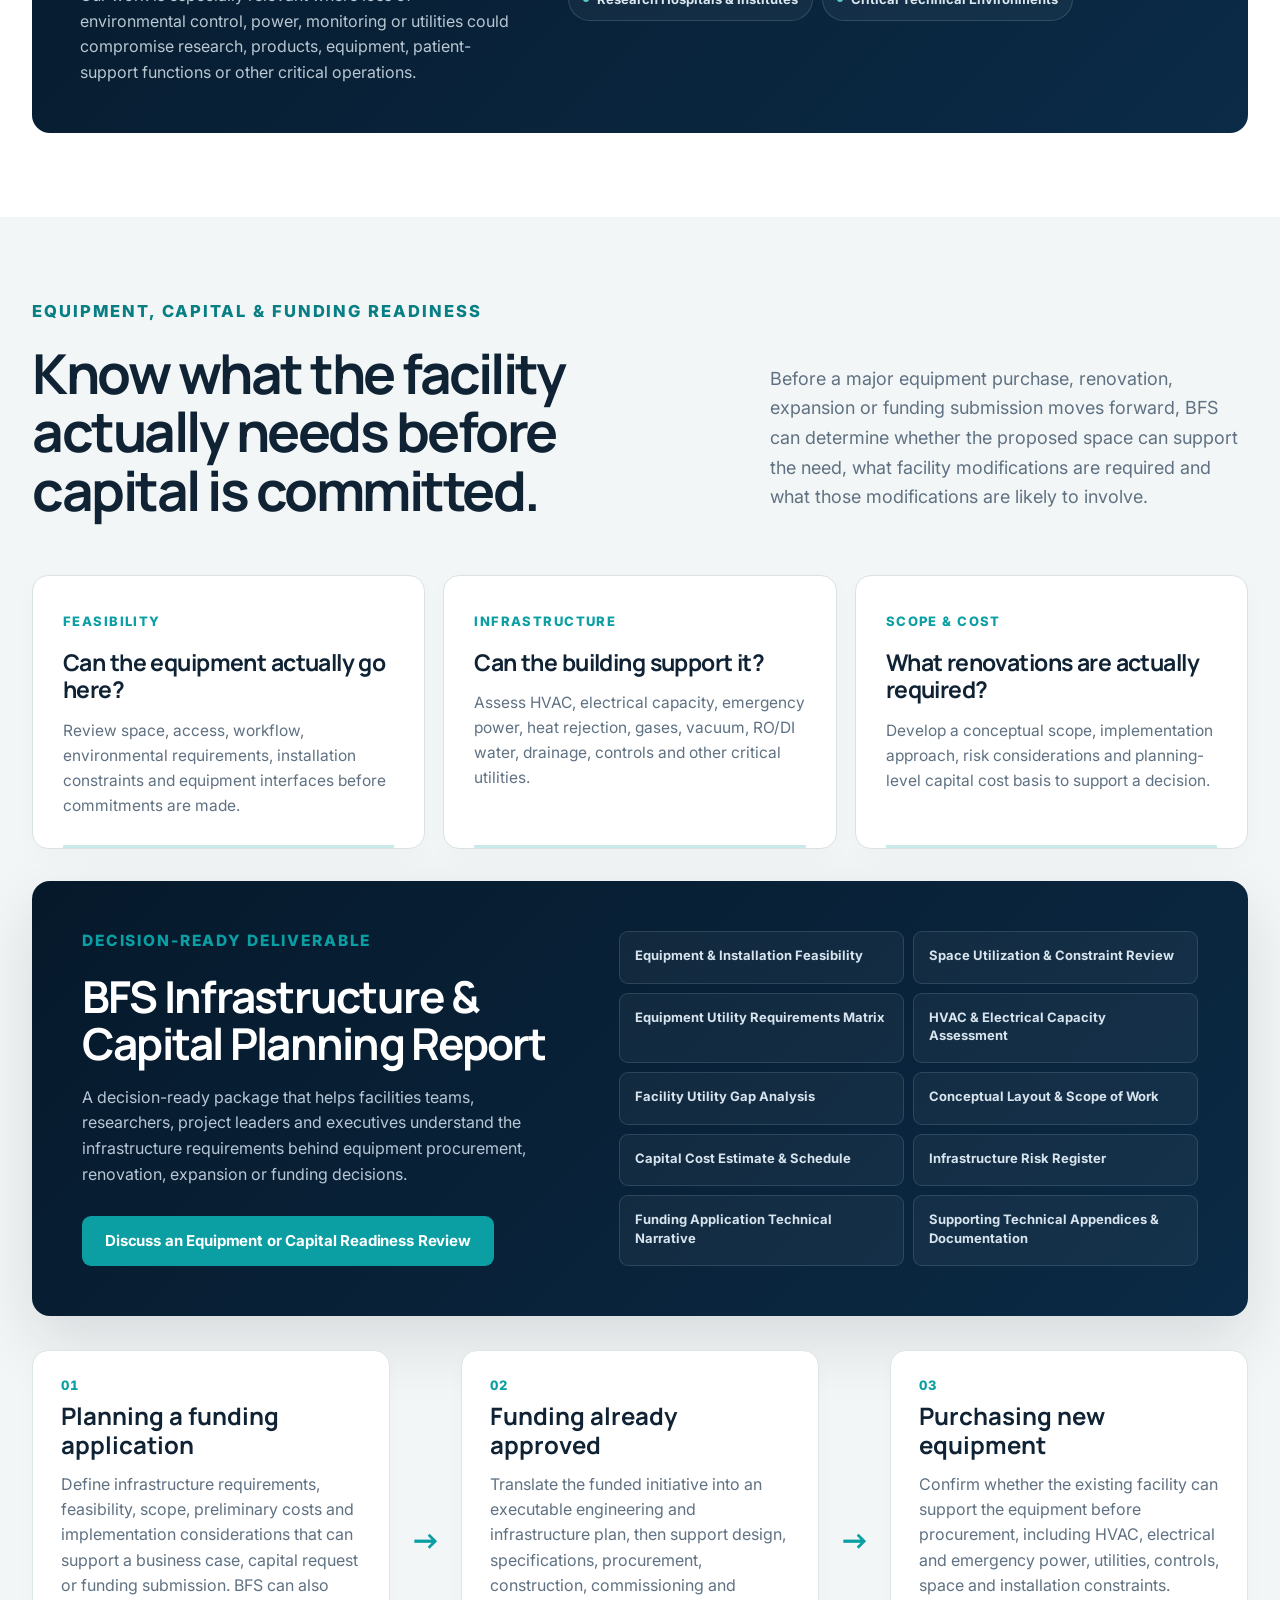
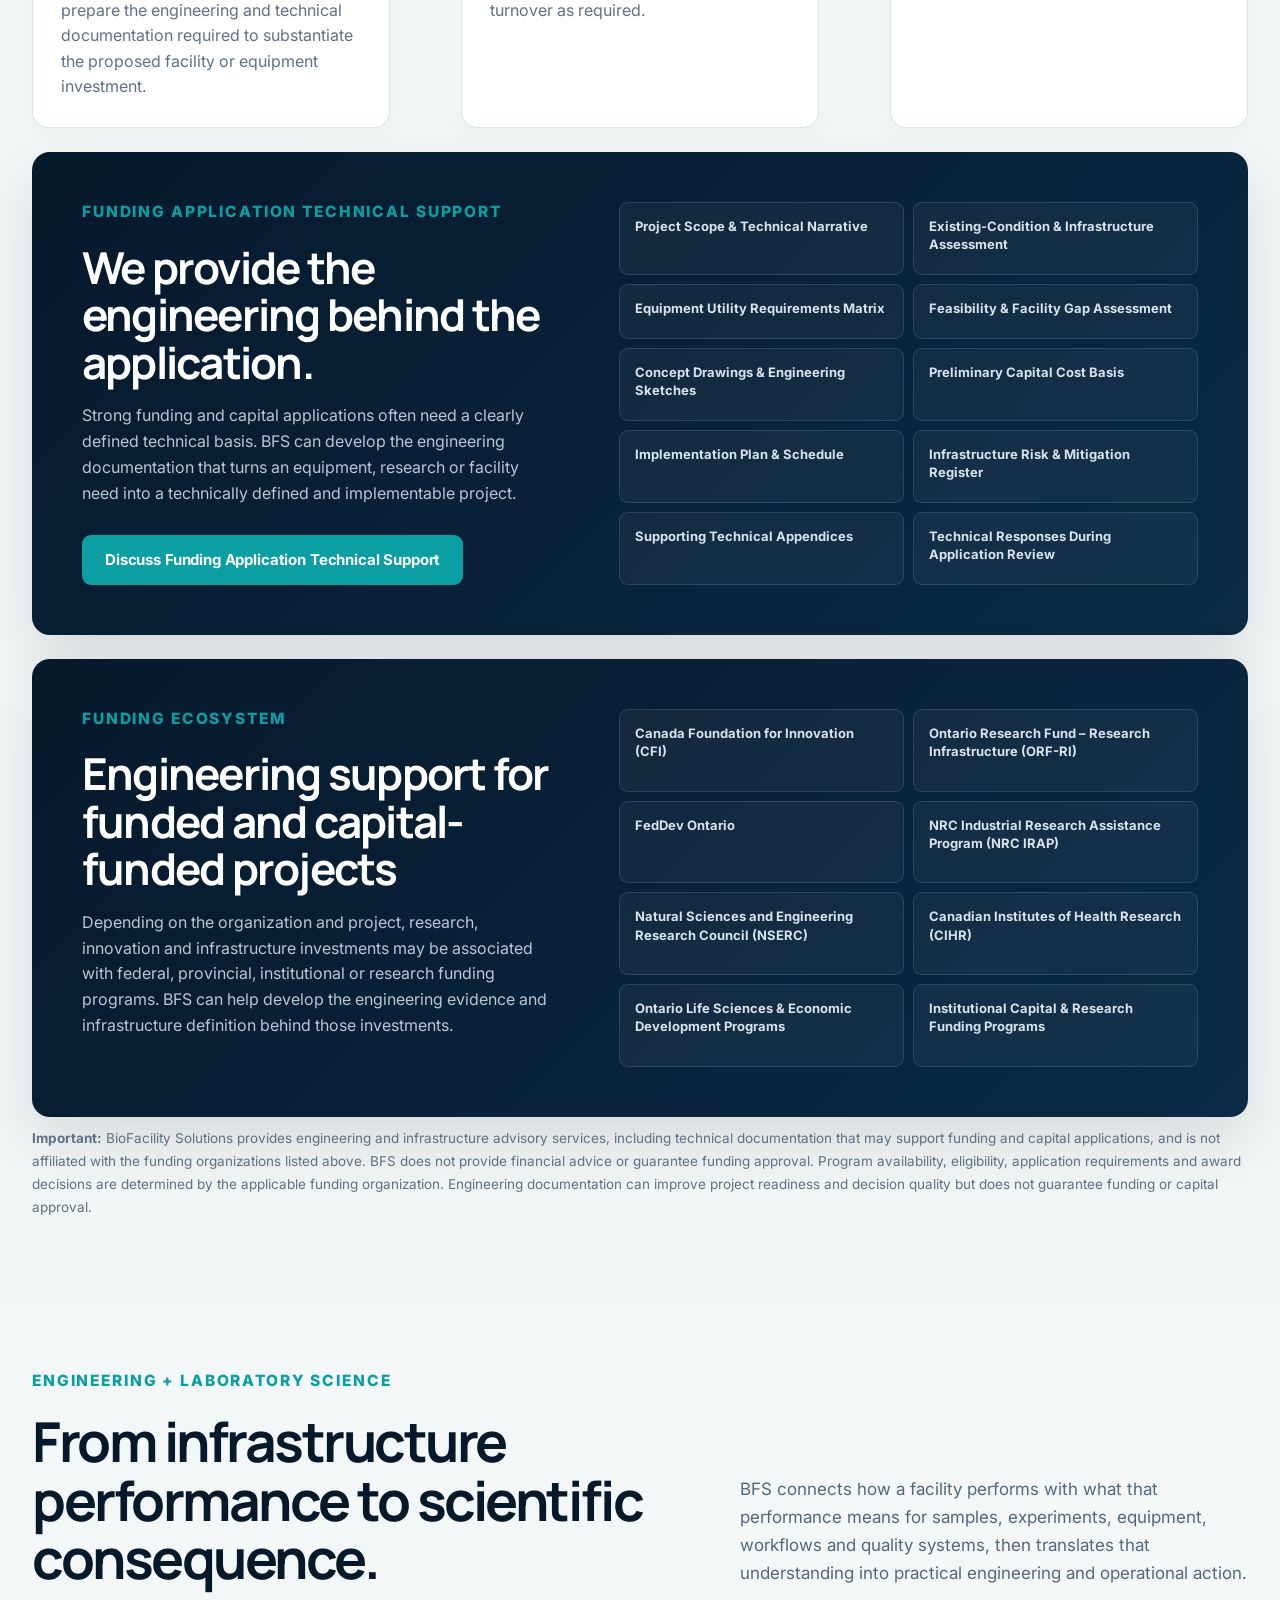
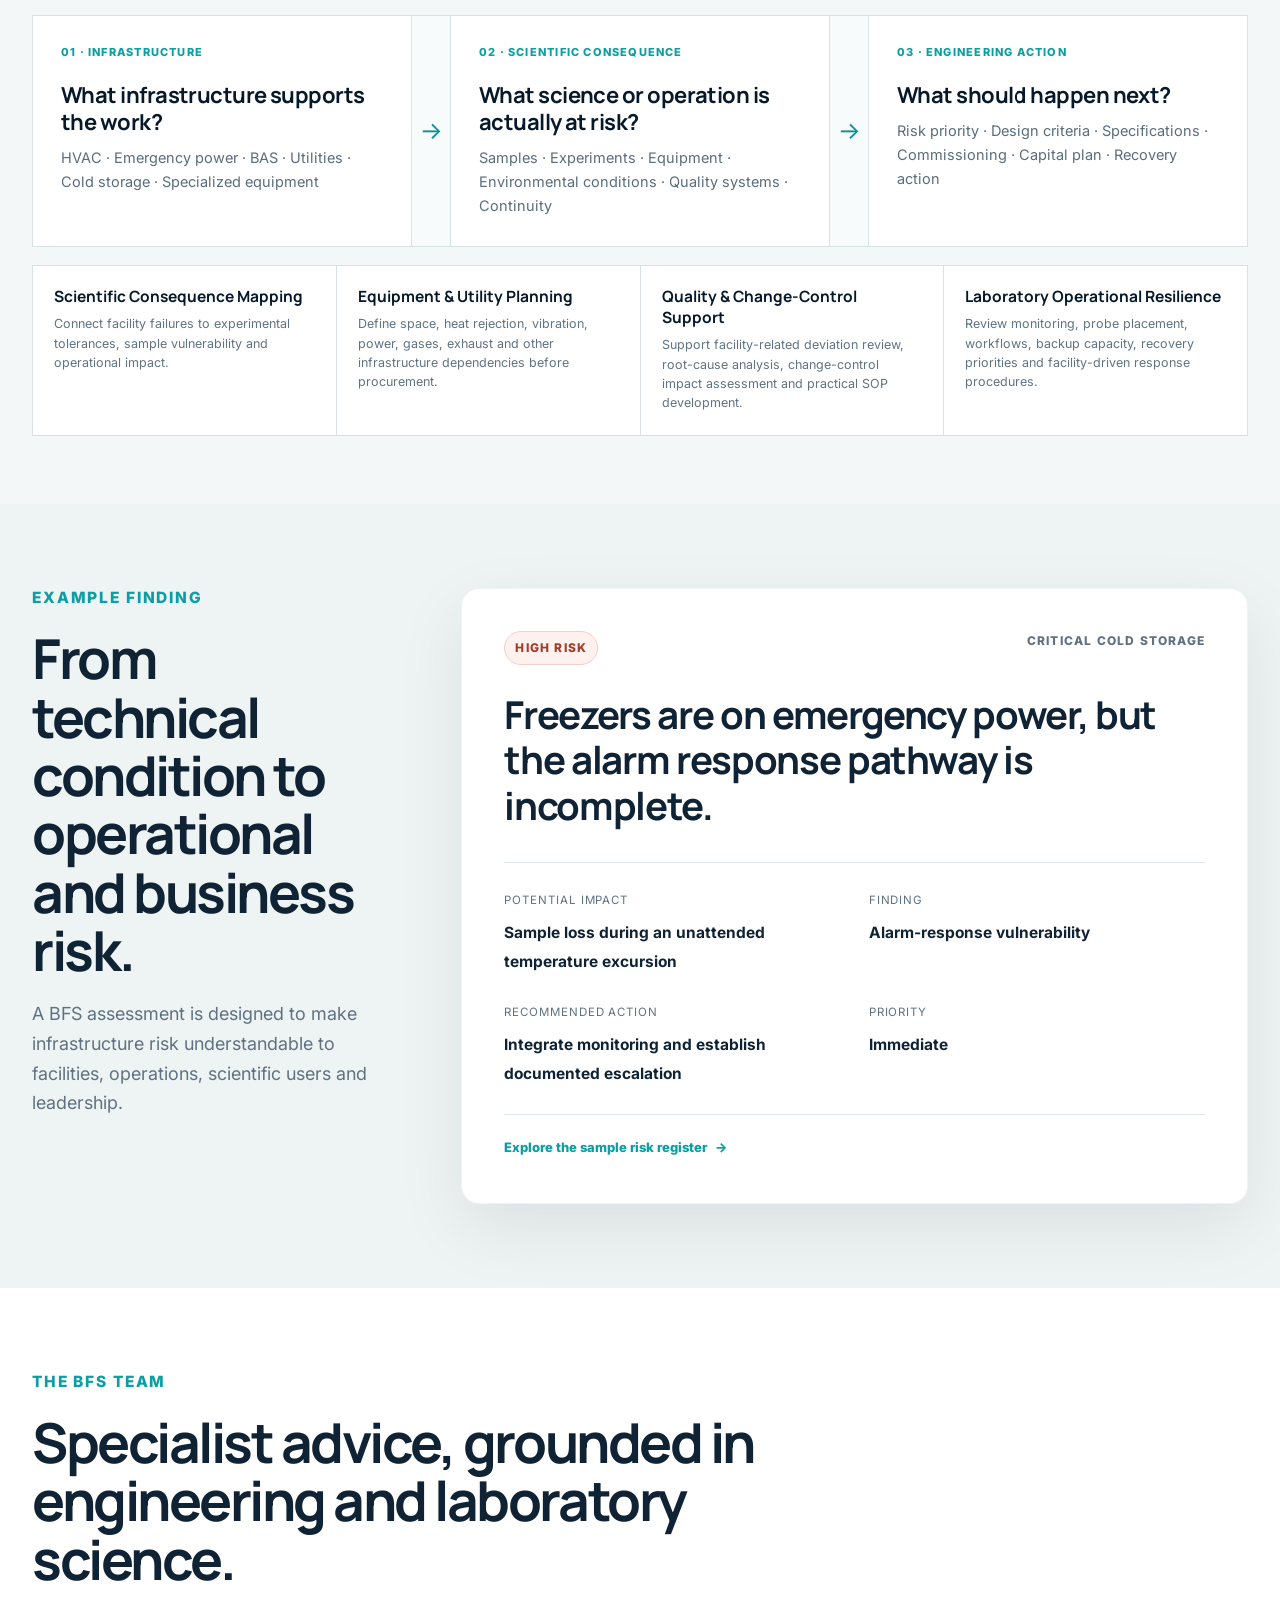
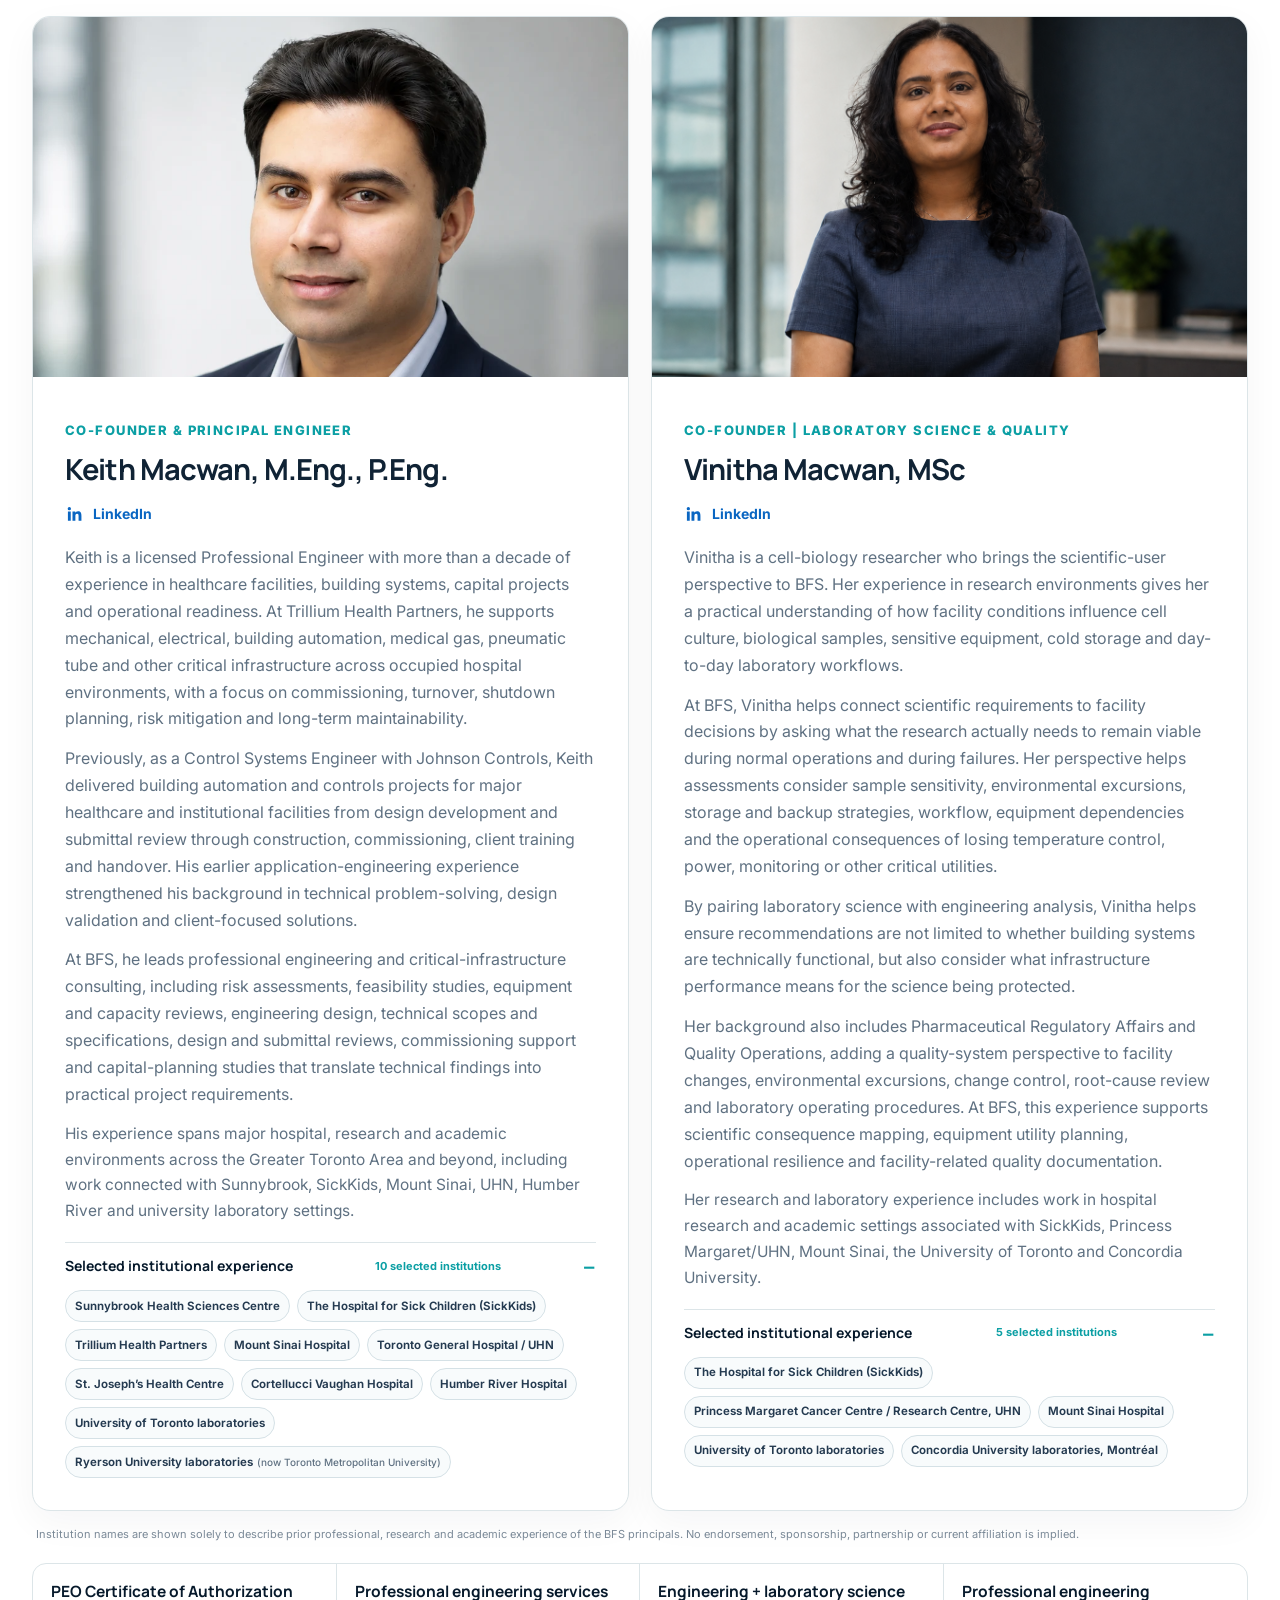
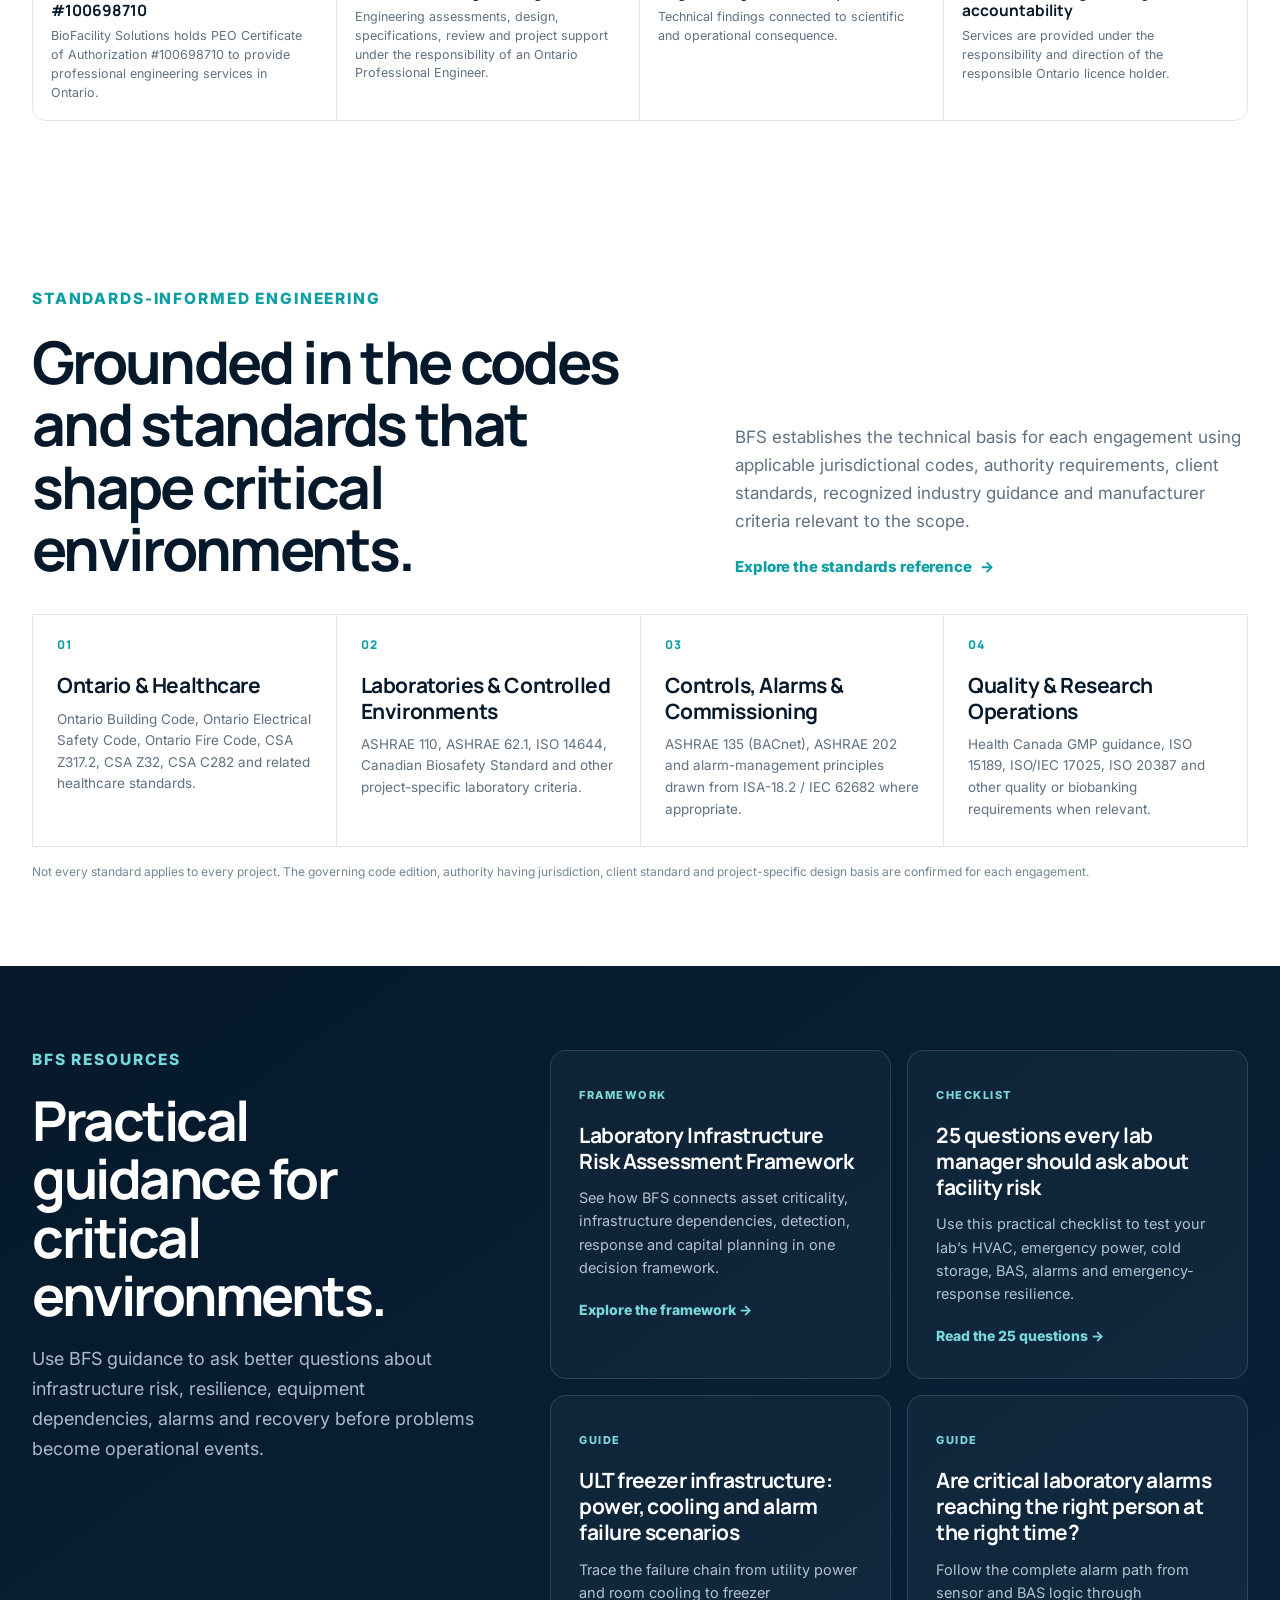
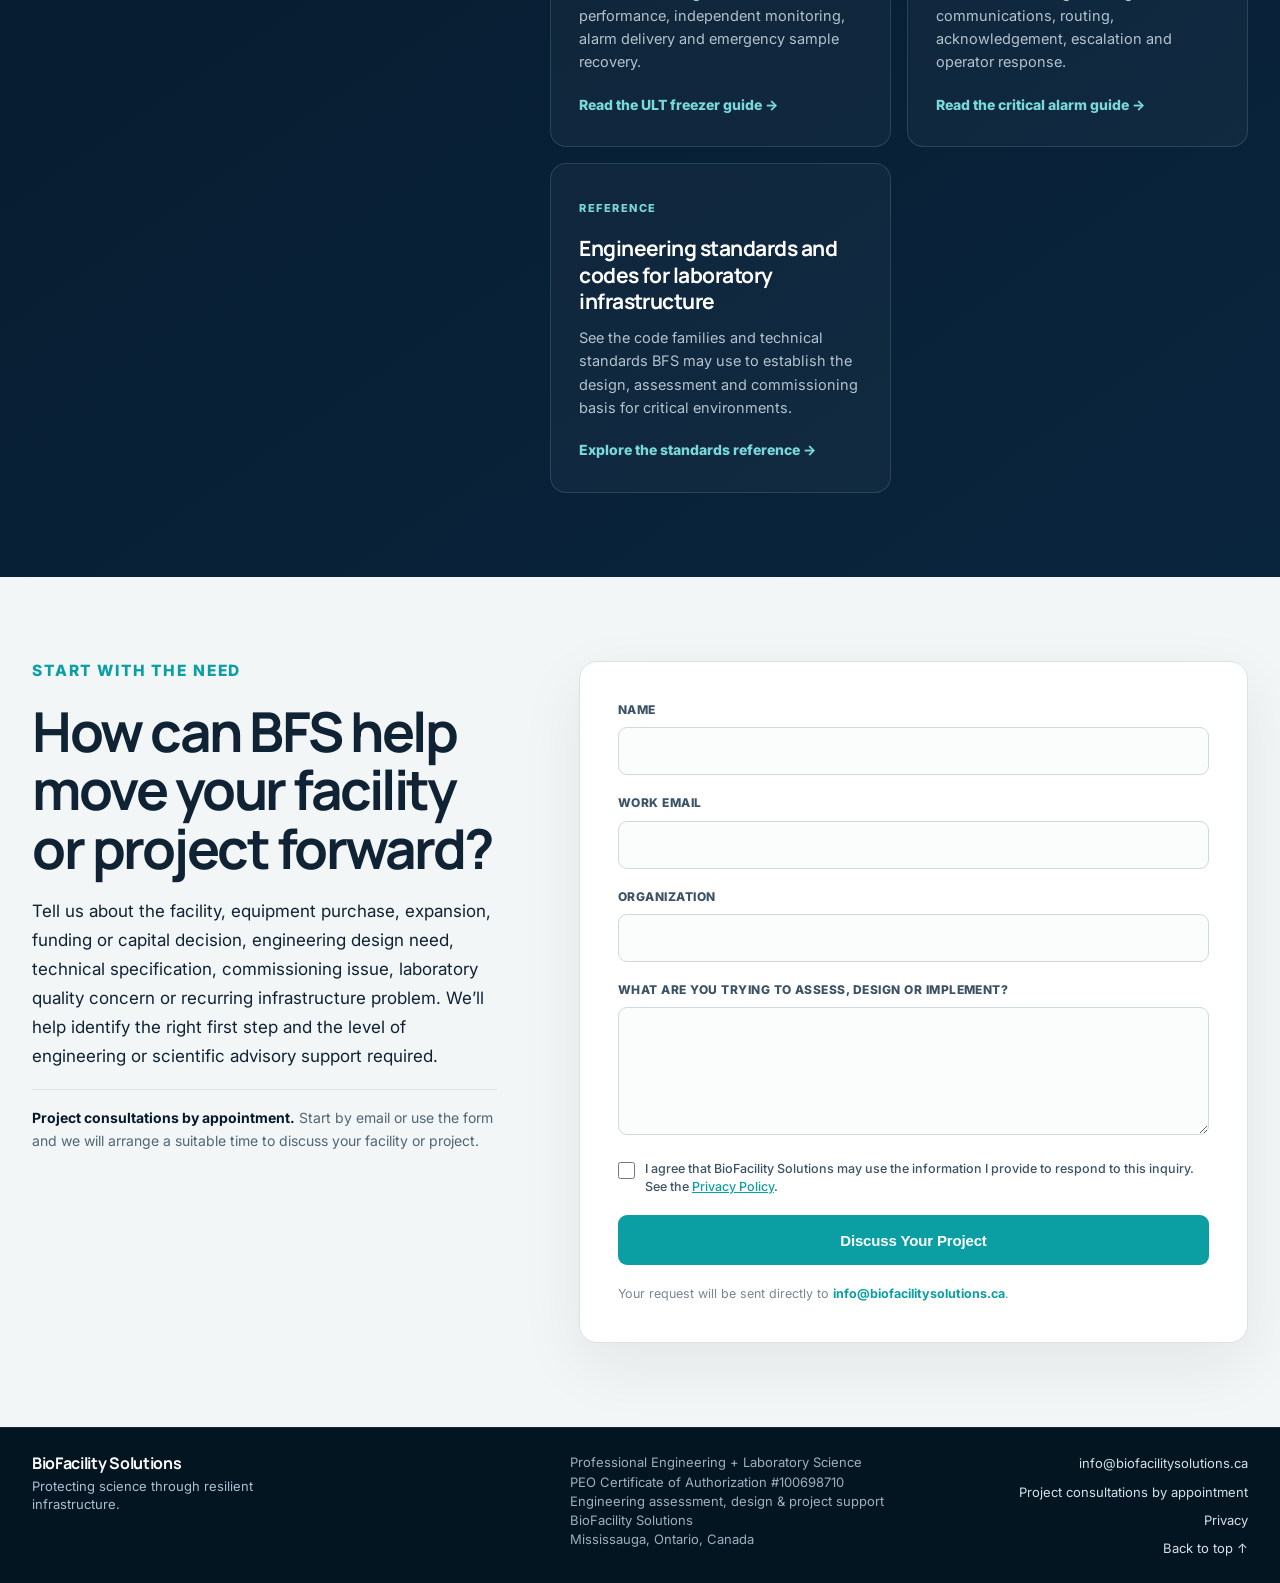
==== commit e9125283: "Add files via upload" ====
--- a/index.html
+++ b/index.html
@@ -4,14 +4,14 @@
 <head>
 <meta charset="utf-8"/>
 <meta content="width=device-width, initial-scale=1" name="viewport"/>
-<meta content="Professional engineering and laboratory infrastructure consulting for healthcare, research and life-science environments, from risk assessment and feasibility through design, specifications, commissioning and implementation." name="description"/>
-<title>BioFacility Solutions | Professional Engineering + Laboratory Science</title>
+<meta content="Professional engineering and technical advisory services for life sciences, healthcare, research and other critical facilities. BioFacility Solutions supports infrastructure assessment, feasibility, HVAC, emergency power, controls, equipment planning, design, specifications, commissioning and implementation." name="description"/>
+<title>BioFacility Solutions | Critical Infrastructure Engineering + Laboratory Science</title>
 <link href="https://fonts.googleapis.com" rel="preconnect"/>
 <link crossorigin="" href="https://fonts.gstatic.com" rel="preconnect"/>
 <link href="https://fonts.googleapis.com/css2?family=Inter:wght@400;500;600;700;800&amp;family=Manrope:wght@500;600;700;800&amp;display=swap" rel="stylesheet"/>
-<link href="styles.css?v=33" rel="stylesheet"/>
+<link href="styles.css?v=34" rel="stylesheet"/>
 <link href="assets/favicon.png" rel="icon" type="image/png"/>
-<link href="https://biofacilitysolutions.ca/" rel="canonical"/><meta content="BioFacility Solutions" property="og:site_name"/><meta content="BioFacility Solutions | Professional Engineering + Laboratory Science" property="og:title"/><meta content="Professional engineering and laboratory infrastructure consulting for healthcare, research and life-science environments, from risk assessment and feasibility through design, specifications, commissioning and implementation." property="og:description"/><meta content="website" property="og:type"/><meta content="https://biofacilitysolutions.ca/" property="og:url"/><meta content="https://biofacilitysolutions.ca/assets/bfs-social-preview.png" property="og:image"/><meta content="1200" property="og:image:width"/><meta content="630" property="og:image:height"/><meta content="BioFacility Solutions — Professional Engineering + Laboratory Science" property="og:image:alt"/><meta content="summary_large_image" name="twitter:card"/><meta content="BioFacility Solutions | Professional Engineering + Laboratory Science" name="twitter:title"/><meta content="Professional engineering and laboratory infrastructure consulting for healthcare, research and life-science environments, from risk assessment and feasibility through design, specifications, commissioning and implementation." name="twitter:description"/><meta content="https://biofacilitysolutions.ca/assets/bfs-social-preview.png" name="twitter:image"/></head>
+<link href="https://biofacilitysolutions.ca/" rel="canonical"/><meta content="BioFacility Solutions" property="og:site_name"/><meta content="BioFacility Solutions | Critical Infrastructure Engineering + Laboratory Science" property="og:title"/><meta content="Professional engineering and technical advisory services for life sciences, healthcare, research and other critical facilities. BioFacility Solutions supports infrastructure assessment, feasibility, HVAC, emergency power, controls, equipment planning, design, specifications, commissioning and implementation." property="og:description"/><meta content="website" property="og:type"/><meta content="https://biofacilitysolutions.ca/" property="og:url"/><meta content="https://biofacilitysolutions.ca/assets/bfs-social-preview.png" property="og:image"/><meta content="1200" property="og:image:width"/><meta content="630" property="og:image:height"/><meta content="BioFacility Solutions — Professional Engineering + Laboratory Science" property="og:image:alt"/><meta content="summary_large_image" name="twitter:card"/><meta content="BioFacility Solutions | Critical Infrastructure Engineering + Laboratory Science" name="twitter:title"/><meta content="Professional engineering and technical advisory services for life sciences, healthcare, research and other critical facilities. BioFacility Solutions supports infrastructure assessment, feasibility, HVAC, emergency power, controls, equipment planning, design, specifications, commissioning and implementation." name="twitter:description"/><meta content="https://biofacilitysolutions.ca/assets/bfs-social-preview.png" name="twitter:image"/></head>
 <body>
 <header class="site-header" id="top">
 <div class="container nav-wrap">
@@ -23,7 +23,7 @@
 <nav aria-label="Primary navigation" class="site-nav" id="site-nav">
 <a href="#services">Services</a>
 <a href="#industries">Industries</a>
-<a href="#funding">Funding Readiness</a>
+<a href="#funding">Equipment &amp; Capital</a>
 <a href="#about">About</a>
 <div class="nav-dropdown">
 <button aria-expanded="false" aria-haspopup="true" class="nav-dropdown-toggle" type="button">
@@ -37,7 +37,7 @@
 <a href="standards-and-codes.html"><strong>Standards &amp; Codes Reference</strong><span>Engineering, laboratory &amp; regulatory basis</span></a>
 </div>
 </div>
-<a class="btn btn-small" href="#contact">Request an Assessment</a>
+<a class="btn btn-small" href="#contact">Discuss a Project</a>
 </nav>
 </div>
 </header>
@@ -49,19 +49,19 @@
 </div>
 <div class="container hero-grid">
 <div class="hero-copy reveal">
-<p class="eyebrow">Laboratory Infrastructure Advisory</p>
-<h1>Find the facility risks that could disrupt your lab before they do.</h1>
-<p class="hero-lead">Professional engineering and laboratory infrastructure consulting for critical research environments. Services span risk assessment and feasibility, engineering design, specifications, commissioning and implementation.</p>
+<p class="eyebrow">Professional Engineering &amp; Critical Infrastructure Advisory</p>
+<h1>Engineering the systems behind critical operations.</h1>
+<p class="hero-lead">BioFacility Solutions provides professional engineering and technical advisory services for life sciences, healthcare, research and other critical facilities. We support clients from assessment and feasibility through design, specifications, commissioning and implementation.</p>
 <div class="hero-actions">
-<a class="btn" href="#contact">Request a Facility Assessment</a>
-<a class="text-link" href="laboratory-infrastructure-risk-assessment.html">Explore the full assessment <span aria-hidden="true">→</span></a>
+<a class="btn" href="#contact">Discuss Your Facility or Project</a>
+<a class="text-link" href="laboratory-infrastructure-risk-assessment.html">Explore the assessment framework <span aria-hidden="true">→</span></a>
 </div>
 <div aria-label="Key qualifications" class="cred-strip">
 <span>Ontario P.Eng.</span><span>PEO Certificate of Authorization #100698710</span><span>Engineering + Laboratory Science</span>
 </div>
 </div>
 <aside aria-label="Assessment snapshot" class="risk-card reveal">
-<p class="risk-kicker">Assessment lens</p>
+<p class="risk-kicker">Critical infrastructure lens</p>
 <div class="risk-score"><strong>5</strong><span>core infrastructure domains</span></div>
 <ul>
 <li><span>01</span> HVAC &amp; environmental control</li>
@@ -78,13 +78,13 @@
 <div class="section-heading reveal">
 <p class="eyebrow">Flagship Service</p>
 <h2>Laboratory Infrastructure Risk Assessment</h2>
-<p>A structured review of the building systems that protect research operations, sensitive environments and high-value biological assets.</p>
+<p>A structured engineering and scientific review of the infrastructure that protects laboratory operations, sensitive environments, critical equipment and high-value biological assets.</p>
 </div>
 <div class="assessment-grid">
 <article class="assessment-intro reveal">
 <h3>What happens when a system fails?</h3>
-<p>Traditional facility reviews often look at equipment in isolation. BFS evaluates how building infrastructure, laboratory operations and biological risk interact during real failure scenarios.</p>
-<p>An assessment can also become the starting point for engineering action. BFS can help define the technical scope, requirements, specifications and implementation steps needed to move a finding toward resolution.</p>
+<p>Traditional facility reviews often look at equipment in isolation. BFS evaluates how building infrastructure, laboratory operations and biological risk interact during credible failure scenarios.</p>
+<p>The assessment can also become the starting point for engineering action. BFS can define technical scope, requirements, specifications and implementation steps needed to move a finding toward resolution.</p><p><strong>When this service makes sense: </strong>recurring environmental issues, uncertainty about backup power or alarms, a new research program, major equipment procurement, or leadership needing a clearer infrastructure-risk and capital-priority picture.</p>
 <a class="text-link dark" href="laboratory-infrastructure-risk-assessment.html">Explore the assessment framework <span aria-hidden="true">→</span></a>
 </article>
 <div class="deliverables reveal">
@@ -108,7 +108,7 @@
 <p class="eyebrow">Core capabilities</p>
 <h2>Where BFS adds value.</h2>
 </div>
-<p>Professional engineering and laboratory infrastructure consulting for laboratories and critical research environments, covering risk identification, feasibility, engineering design, specifications, tender support, commissioning and implementation.</p>
+<p>Professional engineering and technical advisory services for life sciences, healthcare, research and other critical facilities, covering risk identification, feasibility, engineering design, specifications, tender support, commissioning and implementation.</p>
 </div>
 <div aria-label="BioFacility Solutions core capabilities" class="capability-list">
 <details class="capability-row reveal">
@@ -117,11 +117,11 @@
 </details>
 <details class="capability-row reveal">
 <summary><span class="capability-no">/ 02</span><span class="capability-title">HVAC &amp; Environmental Control</span><span aria-hidden="true" class="capability-plus">+</span></summary>
-<div class="capability-detail"><p>Review temperature, humidity, ventilation, room-pressure relationships, heat loads, redundancy and credible failure scenarios in critical laboratory environments.</p></div>
+<div class="capability-detail"><p>Review HVAC capacity, temperature, humidity, ventilation, pressure relationships, heat loads, redundancy, control performance and credible failure scenarios in critical and controlled environments.</p></div>
 </details>
 <details class="capability-row reveal">
 <summary><span class="capability-no">/ 03</span><span class="capability-title">Emergency Power &amp; Electrical Resilience</span><span aria-hidden="true" class="capability-plus">+</span></summary>
-<div class="capability-detail"><p>Trace critical equipment power sources, emergency or standby coverage, transfer arrangements, distribution dependencies, restoration sequence and single points of failure.</p></div>
+<div class="capability-detail"><p>Trace critical loads from source to equipment, including normal and emergency power, transfer arrangements, distribution dependencies, runtime assumptions, restoration sequence and single points of failure.</p></div>
 </details>
 <details class="capability-row reveal">
 <summary><span class="capability-no">/ 04</span><span class="capability-title">Cold Storage &amp; Critical Equipment</span><span aria-hidden="true" class="capability-plus">+</span></summary>
@@ -129,15 +129,28 @@
 </details>
 <details class="capability-row reveal">
 <summary><span class="capability-no">/ 05</span><span class="capability-title">BAS, Monitoring &amp; Critical Alarms</span><span aria-hidden="true" class="capability-plus">+</span></summary>
-<div class="capability-detail"><p>Review monitored points, naming, alarm limits, priorities, delays, routing, escalation, communications dependencies and operator response expectations.</p><a href="critical-laboratory-alarm-guide.html">Read the critical alarm guide →</a></div>
-</details>
-<details class="capability-row reveal">
-<summary><span class="capability-no">/ 06</span><span class="capability-title">Funding Readiness &amp; Capital Planning</span><span aria-hidden="true" class="capability-plus">+</span></summary>
-<div class="capability-detail"><p>Define space, utilities, equipment infrastructure, renovation scope, conceptual cost and implementation requirements to support funding requests and defensible capital decisions.</p><div class="science-note"><span>Scientific perspective</span><p>Equipment utility mapping translates research needs into practical facility requirements such as space, heat rejection, vibration limits, power, gases, exhaust and other infrastructure dependencies before procurement.</p></div><a href="#funding">See funding-readiness services →</a></div>
-</details>
-</div>
-</div>
-</section>
+<div class="capability-detail"><p>Review monitored points, naming, alarm limits, priorities, delays, routing, acknowledgement, escalation, communications dependencies and operator-response expectations so alarms support timely action.</p><a href="critical-laboratory-alarm-guide.html">Read the critical alarm guide →</a></div>
+</details>
+<details class="capability-row reveal">
+<summary><span class="capability-no">/ 06</span><span class="capability-title">Equipment &amp; Infrastructure Feasibility</span><span aria-hidden="true" class="capability-plus">+</span></summary>
+<div class="capability-detail"><p>Determine whether an existing facility can support new equipment, renovations, expansions or changing operational requirements. Review space, access, power, cooling, ventilation, exhaust, gases, plumbing, structural, controls and other project-specific interfaces before commitments are made.</p><div class="science-note"><span>Scientific perspective</span><p>For laboratory and research equipment, utility mapping translates instrument and workflow needs into facility requirements before procurement, installation or funding decisions.</p></div></div>
+</details><details class="capability-row reveal">
+<summary><span class="capability-no">/ 07</span><span class="capability-title">Equipment, Capital &amp; Funding Readiness</span><span aria-hidden="true" class="capability-plus">+</span></summary>
+<div class="capability-detail"><p>Define space, utilities, equipment infrastructure, renovation scope, conceptual cost and implementation requirements to support equipment decisions, capital planning and research-funding applications.</p><div class="science-note"><span>Scientific perspective</span><p>Equipment utility mapping translates research needs into practical facility requirements such as space, heat rejection, vibration limits, power, gases, exhaust and other infrastructure dependencies before procurement.</p></div><a href="#funding">See equipment and capital-readiness services →</a></div>
+</details>
+</div>
+</div>
+</section><section class="section section-light" id="when-to-call">
+<div class="container">
+<div class="section-heading reveal"><p class="eyebrow">When to Call BioFacility Solutions</p><h2>Start with the problem, project or decision.</h2><p>You do not need to know which engineering service you need before contacting BFS. These are common points where an independent infrastructure review can reduce uncertainty and define the right next step.</p></div>
+<div class="market-grid">
+<article class="market-card reveal"><span class="market-no">01</span><h3>New equipment</h3><p>You are purchasing specialized equipment and need to confirm whether the space, power, cooling, ventilation, gases, plumbing, structure or controls can support it.</p></article>
+<article class="market-card reveal"><span class="market-no">02</span><h3>Expansion or renovation</h3><p>You are planning new space, changing a program or increasing capacity and need a clear picture of infrastructure constraints, dependencies and required upgrades.</p></article>
+<article class="market-card reveal"><span class="market-no">03</span><h3>Recurring facility problem</h3><p>Temperature, humidity, pressure, power, water, controls or alarm issues are affecting operations and the underlying cause or consequence is not clear.</p></article>
+<article class="market-card reveal"><span class="market-no">04</span><h3>Resilience concern</h3><p>You need to understand single points of failure, emergency-power coverage, alarm response, redundancy, recovery capability or how a critical system behaves during failure.</p></article>
+<article class="market-card reveal"><span class="market-no">05</span><h3>Capital or funding decision</h3><p>You are preparing a funding application, have received funding for new equipment or expansion, or need a defensible technical scope, feasibility assessment, cost basis or infrastructure narrative before capital is committed.</p></article>
+<article class="market-card reveal"><span class="market-no">06</span><h3>Design or delivery support</h3><p>You already know the need and require engineering criteria, specifications, procurement support, submittal review, commissioning or technical verification through implementation.</p></article>
+</div></div></section>
 <section class="section consulting-section" id="consulting">
 <div class="container">
 <div class="consulting-heading reveal">
@@ -145,121 +158,58 @@
 <p class="eyebrow">Professional Engineering &amp; Consulting Services</p>
 <h2>From assessment to implementation.</h2>
 </div>
-<p>BFS can stay involved after the risk is identified, helping clients turn findings into engineered solutions, clear technical requirements, specifications, tender-ready documents and practical implementation.</p>
+<p>BioFacility Solutions can support clients at any stage, from early feasibility and infrastructure assessment through engineering design, procurement, installation, commissioning and turnover.</p>
 </div>
 <div class="consulting-grid">
 <article class="consulting-card reveal">
 <span>01</span>
 <h3>Assess</h3>
-<p>Infrastructure risk assessments, feasibility reviews, capacity checks, failure-scenario analysis and operational-risk reviews.</p>
+<p>Infrastructure risk assessments, equipment feasibility, capacity studies, condition reviews, failure-scenario analysis and operational-risk reviews.</p>
 </article>
 <article class="consulting-card reveal">
 <span>02</span>
 <h3>Design</h3>
-<p>Engineering design, design criteria, calculations, technical narratives, equipment and utility requirements, and coordinated engineering solutions.</p>
+<p>Engineering design, design criteria, calculations, technical narratives, equipment and utility requirements, and coordinated solutions for facility upgrades or new installations.</p>
 </article>
 <article class="consulting-card reveal">
 <span>03</span>
 <h3>Specify</h3>
-<p>Technical specifications, equipment requirements, scopes of work, tender or procurement documentation and review criteria.</p>
+<p>Technical specifications, equipment requirements, scopes of work, tender or procurement documentation, bid criteria and review requirements.</p>
 </article>
 <article class="consulting-card reveal">
 <span>04</span>
 <h3>Support Delivery</h3>
-<p>Design and submittal review, consultant and vendor coordination, construction or installation support, commissioning, functional verification and turnover.</p>
+<p>Design and submittal review, consultant and vendor coordination, installation support, commissioning, functional verification, deficiency review and turnover.</p>
 </article>
 </div>
 <div class="principal-consulting-note reveal">
 <div>
-<p class="eyebrow">Principal-led delivery</p>
-<h3>Direct technical access from first assessment through project closeout.</h3>
+<p class="eyebrow">Clients work directly with the P.Eng. responsible for the engagement, helping maintain continuity between the original need, engineering decisions, technical requirements and final implementation.</p>
+<h3>Direct technical access from early planning through project closeout.</h3>
 </div>
 <p>Clients work directly with the P.Eng. responsible for the engagement, helping maintain continuity between the original risk, the engineering design, the technical specifications and final implementation.</p>
 </div>
 <p class="consulting-scope-note reveal">Services and deliverables are tailored to the agreed project scope and applicable professional requirements.</p>
 </div>
 </section>
-<section class="section standards-section" id="standards">
-<div class="container">
-<div class="standards-heading reveal">
-<div>
-<p class="eyebrow">Standards-informed engineering</p>
-<h2>Grounded in the codes and standards that shape critical environments.</h2>
-</div>
-<div>
-<p>BFS establishes the technical basis for each engagement using the applicable jurisdictional codes, client requirements, recognized standards and manufacturer criteria relevant to the scope.</p>
-<a class="text-link dark" href="standards-and-codes.html">Explore the standards reference <span aria-hidden="true">→</span></a>
-</div>
-</div>
-<div class="standards-summary-grid">
-<article class="standards-summary-card reveal"><span>01</span><h3>Ontario &amp; Healthcare</h3><p>Ontario Building Code, Ontario Electrical Safety Code, Ontario Fire Code, CSA Z317.2, CSA Z32, CSA C282 and related healthcare standards.</p></article>
-<article class="standards-summary-card reveal"><span>02</span><h3>Laboratories &amp; Controlled Environments</h3><p>ASHRAE 110, ASHRAE 62.1, ISO 14644, Canadian Biosafety Standard and other project-specific laboratory criteria.</p></article>
-<article class="standards-summary-card reveal"><span>03</span><h3>Controls, Alarms &amp; Commissioning</h3><p>ASHRAE 135 (BACnet), ASHRAE 202 and alarm-management principles drawn from ISA-18.2 / IEC 62682 where appropriate.</p></article>
-<article class="standards-summary-card reveal"><span>04</span><h3>Quality &amp; Research Operations</h3><p>Health Canada GMP guidance, ISO 15189, ISO/IEC 17025, ISO 20387 and other quality or biobanking requirements when relevant.</p></article>
-</div>
-<p class="standards-note reveal">Not every standard applies to every project. The governing code edition, authority having jurisdiction, client standard and project-specific design basis are confirmed for each engagement.</p>
-</div>
-</section>
+
 <section class="section industries-section" id="industries">
 <div class="container">
 <div class="industries-heading reveal">
 <div>
 <p class="eyebrow">Industries We Serve</p>
-<h2>Built for environments where the facility directly affects the science.</h2>
-</div>
-<p>BFS focuses on life-science and critical environments where HVAC, power, monitoring, utilities and facility reliability can directly affect research, equipment, samples or patient outcomes.</p>
-</div>
-<div class="market-grid">
-<article class="market-card reveal">
-<span class="market-no">01</span>
-<h3>Healthcare</h3>
-<p>Hospitals, clinical laboratories, pharmacies, diagnostic areas, operating environments and critical healthcare infrastructure.</p>
-</article>
-<article class="market-card reveal">
-<span class="market-no">02</span>
-<h3>Research Institutions</h3>
-<p>Research hospitals, cancer institutes, translational research programs, clinical research and specialized research facilities.</p>
-</article>
-<article class="market-card reveal">
-<span class="market-no">03</span>
-<h3>Pharmaceutical &amp; Biotech</h3>
-<p>R&amp;D laboratories, biologics, therapeutics, manufacturing-support spaces, controlled environments and growing biotech companies.</p>
-</article>
-<article class="market-card reveal">
-<span class="market-no">04</span>
-<h3>Academic Research</h3>
-<p>University laboratories, teaching labs, core research facilities and infrastructure supporting grant-funded equipment and expansion.</p>
-</article>
-<article class="market-card reveal">
-<span class="market-no">05</span>
-<h3>Advanced Laboratories</h3>
-<p>Diagnostic, analytical, molecular, microbiology, imaging, sequencing, environmental and other specialized laboratory environments.</p>
-</article>
-<article class="market-card reveal">
-<span class="market-no">06</span>
-<h3>Critical Research Infrastructure</h3>
-<p>Facilities and equipment that depend on resilient HVAC, emergency power, cold storage, monitoring, alarms and specialized utilities.</p>
-</article>
-</div>
+<h2>Built for environments where infrastructure performance matters.</h2>
+</div>
+<p>BFS serves life sciences, healthcare, research and other critical facilities where HVAC, electrical systems, controls, utilities and facility reliability can directly affect operations, research, products, equipment or patient outcomes.</p>
+</div>
+<div class="market-grid"><article class="market-card reveal"><span class="market-no">01</span><h3>Healthcare</h3><p>Hospitals, research hospitals, clinical laboratories, pharmacies, diagnostic areas, treatment environments and critical healthcare infrastructure.</p></article><article class="market-card reveal"><span class="market-no">02</span><h3>Pharmaceutical &amp; Biopharmaceutical</h3><p>R&amp;D, biologics, pharmaceutical manufacturing-support spaces, laboratories, controlled environments, utilities and infrastructure supporting regulated operations.</p></article><article class="market-card reveal"><span class="market-no">03</span><h3>Biotechnology &amp; Life Sciences</h3><p>Biotech R&amp;D, therapeutics, cell and gene therapy, incubators, scale-up environments and growing life-science organizations.</p></article><article class="market-card reveal"><span class="market-no">04</span><h3>Research Institutions</h3><p>Research hospitals, cancer institutes, translational research programs, government research, specialized research facilities and shared core infrastructure.</p></article><article class="market-card reveal"><span class="market-no">05</span><h3>Universities &amp; Academic Research</h3><p>University laboratories, teaching and core facilities, grant-funded equipment, research expansion and institution-wide infrastructure planning.</p></article><article class="market-card reveal"><span class="market-no">06</span><h3>Diagnostic, Analytical &amp; Specialized Laboratories</h3><p>Medical, diagnostic, analytical, molecular, microbiology, environmental, imaging, sequencing and other specialized laboratory environments.</p></article><article class="market-card reveal"><span class="market-no">07</span><h3>Critical &amp; Technical Facilities</h3><p>Other facilities where loss of HVAC, power, controls, monitoring or utilities can materially disrupt operations, equipment or high-value processes.</p></article></div>
 <div class="specialty-panel reveal">
 <div class="specialty-copy">
 <p class="eyebrow">Specialized Environments</p>
-<h3>From biobanks to vivariums, BFS follows the infrastructure risk.</h3>
-<p>Our work is especially relevant where loss of environmental control, power, monitoring or utilities could compromise research operations or high-value biological assets.</p>
-</div>
-<div aria-label="Specialized environments served by BioFacility Solutions" class="specialty-tags">
-<span>Cell &amp; Gene Therapy</span>
-<span>Cancer Research &amp; Precision Medicine</span>
-<span>Cleanrooms &amp; Controlled Environments</span>
-<span>Biobanks &amp; Sample Repositories</span>
-<span>Core Facilities &amp; Laboratory Equipment</span>
-<span>Animal Research &amp; Vivariums</span>
-<span>Medical &amp; Diagnostic Laboratories</span>
-<span>Food, Cannabis &amp; Agricultural Labs</span>
-<span>Chemical &amp; Environmental Laboratories</span>
-<span>Public Health &amp; Government Laboratories</span>
-<span>Life-Science Startups &amp; Incubators</span>
-</div>
+<h3>From biobanks to technical facilities, BFS follows the infrastructure dependency.</h3>
+<p>Our work is especially relevant where loss of environmental control, power, monitoring or utilities could compromise research, products, equipment, patient-support functions or other critical operations.</p>
+</div>
+<div aria-label="Specialized environments served by BioFacility Solutions" class="specialty-tags"><span>Cell &amp; Gene Therapy</span><span>Cancer Research &amp; Precision Medicine</span><span>Cleanrooms &amp; Controlled Environments</span><span>Biobanks &amp; Sample Repositories</span><span>Core Facilities &amp; Specialized Equipment</span><span>Animal Research &amp; Vivariums</span><span>Medical &amp; Diagnostic Laboratories</span><span>Pharma R&amp;D &amp; Manufacturing Support</span><span>Analytical &amp; Testing Laboratories</span><span>Life-Science Startups &amp; Incubators</span><span>Research Hospitals &amp; Institutes</span><span>Critical Technical Environments</span></div>
 </div>
 </div>
 </section>
@@ -267,61 +217,105 @@
 <div class="container">
 <div class="funding-hero reveal">
 <div>
-<p class="eyebrow">Research Infrastructure Funding</p>
-<h2>Know what your lab actually needs before the funding application is submitted.</h2>
-</div>
-<p>Before a major equipment purchase or laboratory renovation moves forward, BFS can determine whether the proposed space can support it, what facility modifications are required, and what those modifications are likely to cost. Equipment utility mapping can also define the spatial, environmental, vibration, power, gas, exhaust and other dependencies that need to be understood before procurement.</p>
+<p class="eyebrow">Equipment, Capital &amp; Funding Readiness</p>
+<h2>Know what the facility actually needs before capital is committed.</h2>
+</div>
+<p>Before a major equipment purchase, renovation, expansion or funding submission moves forward, BFS can determine whether the proposed space can support the need, what facility modifications are required and what those modifications are likely to involve.</p>
 </div>
 <div class="funding-grid">
 <article class="funding-card reveal">
 <span class="funding-label">Feasibility</span>
 <h3>Can the equipment actually go here?</h3>
-<p>Review space, access, workflow, environmental requirements and installation constraints before commitments are made.</p>
+<p>Review space, access, workflow, environmental requirements, installation constraints and equipment interfaces before commitments are made.</p>
 </article>
 <article class="funding-card reveal">
 <span class="funding-label">Infrastructure</span>
 <h3>Can the building support it?</h3>
-<p>Assess HVAC, electrical capacity, emergency power, heat rejection, gases, vacuum, RO/DI water, drainage, BAS and other critical utilities.</p>
+<p>Assess HVAC, electrical capacity, emergency power, heat rejection, gases, vacuum, RO/DI water, drainage, controls and other critical utilities.</p>
 </article>
 <article class="funding-card reveal">
 <span class="funding-label">Scope &amp; Cost</span>
 <h3>What renovations are actually required?</h3>
-<p>Develop a conceptual scope of work, equipment layout, implementation schedule, risk register and planning-level capital cost estimate.</p>
+<p>Develop a conceptual scope, implementation approach, risk considerations and planning-level capital cost basis to support a decision.</p>
 </article>
 </div>
 <div class="capital-report reveal">
 <div class="capital-report-copy">
-<p class="eyebrow">Flagship Funding Deliverable</p>
-<h3>BFS Laboratory Capital Planning Report</h3>
-<p>A decision-ready package that can help researchers, research institutes, facilities teams and leadership understand the full infrastructure requirement behind a proposed equipment purchase or laboratory expansion.</p>
-<a class="btn" href="#contact">Discuss a Funding-Readiness Assessment</a>
+<p class="eyebrow">Decision-Ready Deliverable</p>
+<h3>BFS Infrastructure &amp; Capital Planning Report</h3>
+<p>A decision-ready package that helps facilities teams, researchers, project leaders and executives understand the infrastructure requirements behind equipment procurement, renovation, expansion or funding decisions.</p>
+<a class="btn" href="#contact">Discuss an Equipment or Capital Readiness Review</a>
 </div>
 <div aria-label="Typical capital planning report contents" class="capital-report-list">
-<span>Equipment Installation Feasibility</span>
+<span>Equipment &amp; Installation Feasibility</span>
 <span>Space Utilization &amp; Constraint Review</span>
 <span>Equipment Utility Requirements Matrix</span>
 <span>HVAC &amp; Electrical Capacity Assessment</span>
-<span>Laboratory Utility Gap Analysis</span>
+<span>Facility Utility Gap Analysis</span>
 <span>Conceptual Layout &amp; Scope of Work</span>
 <span>Capital Cost Estimate &amp; Schedule</span>
 <span>Infrastructure Risk Register</span>
-<span>Engineering Technical Narrative</span>
+<span>Funding Application Technical Narrative</span>
+<span>Supporting Technical Appendices &amp; Documentation</span>
 </div>
 </div>
 <div class="funding-path reveal">
 <article>
 <span>01</span>
-<h3>Pre-funding</h3>
-<p>Establish what is technically required, what it is likely to cost, and what should be included in the funding request.</p>
+<h3>Planning a funding application</h3>
+<p>Define infrastructure requirements, feasibility, scope, preliminary costs and implementation considerations that can support a business case, capital request or funding submission. BFS can also prepare the engineering and technical documentation required to substantiate the proposed facility or equipment investment.</p>
 </article>
 <div aria-hidden="true" class="path-arrow">→</div>
 <article>
 <span>02</span>
-<h3>Post-award</h3>
-<p>Move from feasibility into design development, technical specifications, tender documentation, bid and submittal review, construction support, equipment coordination, commissioning and turnover.</p>
-</article>
-</div>
-<p class="funding-note reveal">Engineering documentation can improve technical readiness and reduce infrastructure uncertainty, but it does not guarantee funding approval.</p>
+<h3>Funding already approved</h3>
+<p>Translate the funded initiative into an executable engineering and infrastructure plan, then support design, specifications, procurement, construction, commissioning and turnover as required.</p>
+</article>
+<div aria-hidden="true" class="path-arrow">→</div>
+<article>
+<span>03</span>
+<h3>Purchasing new equipment</h3>
+<p>Confirm whether the existing facility can support the equipment before procurement, including HVAC, electrical and emergency power, utilities, controls, space and installation constraints.</p>
+</article>
+</div>
+<div class="capital-report reveal funding-support-package">
+<div class="capital-report-copy">
+<p class="eyebrow">Funding Application Technical Support</p>
+<h3>We provide the engineering behind the application.</h3>
+<p>Strong funding and capital applications often need a clearly defined technical basis. BFS can develop the engineering documentation that turns an equipment, research or facility need into a technically defined and implementable project.</p>
+<a class="btn" href="#contact">Discuss Funding Application Technical Support</a>
+</div>
+<div aria-label="Typical funding application technical support" class="capital-report-list">
+<span>Project Scope &amp; Technical Narrative</span>
+<span>Existing-Condition &amp; Infrastructure Assessment</span>
+<span>Equipment Utility Requirements Matrix</span>
+<span>Feasibility &amp; Facility Gap Assessment</span>
+<span>Concept Drawings &amp; Engineering Sketches</span>
+<span>Preliminary Capital Cost Basis</span>
+<span>Implementation Plan &amp; Schedule</span>
+<span>Infrastructure Risk &amp; Mitigation Register</span>
+<span>Supporting Technical Appendices</span>
+<span>Technical Responses During Application Review</span>
+</div>
+</div>
+<div class="capital-report reveal">
+<div class="capital-report-copy">
+<p class="eyebrow">Funding Ecosystem</p>
+<h3>Engineering support for funded and capital-funded projects</h3>
+<p>Depending on the organization and project, research, innovation and infrastructure investments may be associated with federal, provincial, institutional or research funding programs. BFS can help develop the engineering evidence and infrastructure definition behind those investments.</p>
+</div>
+<div aria-label="Examples of funding organizations and programs relevant to client projects" class="capital-report-list">
+<span>Canada Foundation for Innovation (CFI)</span>
+<span>Ontario Research Fund – Research Infrastructure (ORF-RI)</span>
+<span>FedDev Ontario</span>
+<span>NRC Industrial Research Assistance Program (NRC IRAP)</span>
+<span>Natural Sciences and Engineering Research Council (NSERC)</span>
+<span>Canadian Institutes of Health Research (CIHR)</span>
+<span>Ontario Life Sciences &amp; Economic Development Programs</span>
+<span>Institutional Capital &amp; Research Funding Programs</span>
+</div>
+</div>
+<p class="funding-note reveal"><strong>Important:</strong> BioFacility Solutions provides engineering and infrastructure advisory services, including technical documentation that may support funding and capital applications, and is not affiliated with the funding organizations listed above. BFS does not provide financial advice or guarantee funding approval. Program availability, eligibility, application requirements and award decisions are determined by the applicable funding organization. Engineering documentation can improve project readiness and decision quality but does not guarantee funding or capital approval.</p>
 </div>
 </section>
 <section class="section integrated-model-section" id="science-advisory">
@@ -329,16 +323,16 @@
 <div class="integrated-model-head reveal">
 <div>
 <p class="eyebrow">Engineering + Laboratory Science</p>
-<h2>From infrastructure to scientific consequence.</h2>
-</div>
-<p>BFS connects how a facility performs with what that performance means for samples, experiments, equipment, workflows and quality systems, then turns that understanding into practical engineering action.</p>
+<h2>From infrastructure performance to scientific consequence.</h2>
+</div>
+<p>BFS connects how a facility performs with what that performance means for samples, experiments, equipment, workflows and quality systems, then translates that understanding into practical engineering and operational action.</p>
 </div>
 <div aria-label="BFS integrated engineering and laboratory science model" class="consequence-flow reveal">
-<article><span>01 · Infrastructure</span><h3>What supports the lab?</h3><p>HVAC · Emergency power · BAS · Utilities · Cold storage</p></article>
+<article><span>01 · Infrastructure</span><h3>What infrastructure supports the work?</h3><p>HVAC · Emergency power · BAS · Utilities · Cold storage · Specialized equipment</p></article>
 <div aria-hidden="true" class="consequence-arrow">→</div>
-<article><span>02 · Scientific consequence</span><h3>What is actually at risk?</h3><p>Samples · Experiments · Equipment · Environmental conditions · Quality systems</p></article>
+<article><span>02 · Scientific consequence</span><h3>What science or operation is actually at risk?</h3><p>Samples · Experiments · Equipment · Environmental conditions · Quality systems · Continuity</p></article>
 <div aria-hidden="true" class="consequence-arrow">→</div>
-<article><span>03 · Engineering action</span><h3>What should happen next?</h3><p>Risk priority · Design criteria · Specifications · Commissioning · Capital plan</p></article>
+<article><span>03 · Engineering action</span><h3>What should happen next?</h3><p>Risk priority · Design criteria · Specifications · Commissioning · Capital plan · Recovery action</p></article>
 </div>
 <div class="science-capability-strip">
 <article class="reveal"><strong>Scientific Consequence Mapping</strong><p>Connect facility failures to experimental tolerances, sample vulnerability and operational impact.</p></article>
@@ -352,8 +346,8 @@
 <div class="container case-grid">
 <div class="section-heading reveal">
 <p class="eyebrow">Example Finding</p>
-<h2>From technical condition to business risk.</h2>
-<p>A BFS assessment is designed to make infrastructure risk understandable to facilities, laboratory operations and leadership.</p>
+<h2>From technical condition to operational and business risk.</h2>
+<p>A BFS assessment is designed to make infrastructure risk understandable to facilities, operations, scientific users and leadership.</p>
 </div>
 <article class="finding-card reveal">
 <div class="finding-top"><span class="risk-badge">High Risk</span><span>Critical cold storage</span></div>
@@ -370,7 +364,7 @@
 </section>
 <section class="section section-light" id="about">
 <div class="container">
-<div class="section-heading reveal"><p class="eyebrow">The BFS team</p><h2>Specialist advice, grounded in engineering and laboratory experience.</h2></div>
+<div class="section-heading reveal"><p class="eyebrow">The BFS team</p><h2>Specialist advice, grounded in engineering and laboratory science.</h2></div>
 <div class="founders-grid">
 <article class="founder-card reveal">
 <img alt="Keith Macwan, M.Eng., P.Eng., Co-Founder and Principal Engineer at BioFacility Solutions" src="assets/keith-profile.webp"/>
@@ -381,7 +375,7 @@
 <div class="founder-bio">
 <p>Keith is a licensed Professional Engineer with more than a decade of experience in healthcare facilities, building systems, capital projects and operational readiness. At Trillium Health Partners, he supports mechanical, electrical, building automation, medical gas, pneumatic tube and other critical infrastructure across occupied hospital environments, with a focus on commissioning, turnover, shutdown planning, risk mitigation and long-term maintainability.</p>
 <p>Previously, as a Control Systems Engineer with Johnson Controls, Keith delivered building automation and controls projects for major healthcare and institutional facilities from design development and submittal review through construction, commissioning, client training and handover. His earlier application-engineering experience strengthened his background in technical problem-solving, design validation and client-focused solutions.</p>
-<p>At BFS, he leads professional engineering and laboratory infrastructure consulting, including risk assessments, feasibility studies, engineering design, technical scopes and specifications, design and submittal reviews, commissioning support and capital-planning studies that translate technical findings into practical project requirements.</p>
+<p>At BFS, he leads professional engineering and critical-infrastructure consulting, including risk assessments, feasibility studies, equipment and capacity reviews, engineering design, technical scopes and specifications, design and submittal reviews, commissioning support and capital-planning studies that translate technical findings into practical project requirements.</p>
 <p>His experience spans major hospital, research and academic environments across the Greater Toronto Area and beyond, including work connected with Sunnybrook, SickKids, Mount Sinai, UHN, Humber River and university laboratory settings.</p>
 </div>
 <details class="founder-experience" open=""><summary><span>Selected institutional experience</span><small>10 selected institutions</small></summary><div aria-label="Selected institutions associated with Keith Macwan's prior professional and academic experience" class="institution-tags">
@@ -404,7 +398,7 @@
 <h3>Vinitha Macwan, MSc</h3>
 <a aria-label="Vinitha Macwan on LinkedIn" class="founder-linkedin" href="https://www.linkedin.com/in/vinitha-macwan/" rel="noopener noreferrer" target="_blank"><svg aria-hidden="true" viewbox="0 0 24 24"><path d="M5.2 3.6a2 2 0 1 1 0 4 2 2 0 0 1 0-4ZM3.5 9h3.4v11H3.5V9Zm5.5 0h3.3v1.5h.05c.46-.87 1.58-1.79 3.25-1.79 3.48 0 4.12 2.29 4.12 5.27V20h-3.44v-5.34c0-1.27-.02-2.91-1.77-2.91-1.78 0-2.05 1.39-2.05 2.82V20H9V9Z"></path></svg><span>LinkedIn</span></a>
 <div class="founder-bio">
-<p>Vinitha is a cell-biology researcher who brings the laboratory-user perspective to BFS. Her experience in research environments gives her a practical understanding of how facility conditions influence cell culture, biological samples, sensitive equipment, cold storage and day-to-day laboratory workflows.</p>
+<p>Vinitha is a cell-biology researcher who brings the scientific-user perspective to BFS. Her experience in research environments gives her a practical understanding of how facility conditions influence cell culture, biological samples, sensitive equipment, cold storage and day-to-day laboratory workflows.</p>
 <p>At BFS, Vinitha helps connect scientific requirements to facility decisions by asking what the research actually needs to remain viable during normal operations and during failures. Her perspective helps assessments consider sample sensitivity, environmental excursions, storage and backup strategies, workflow, equipment dependencies and the operational consequences of losing temperature control, power, monitoring or other critical utilities.</p>
 <p>By pairing laboratory science with engineering analysis, Vinitha helps ensure recommendations are not limited to whether building systems are technically functional, but also consider what infrastructure performance means for the science being protected.</p>
 <p>Her background also includes Pharmaceutical Regulatory Affairs and Quality Operations, adding a quality-system perspective to facility changes, environmental excursions, change control, root-cause review and laboratory operating procedures. At BFS, this experience supports scientific consequence mapping, equipment utility planning, operational resilience and facility-related quality documentation.</p><p>Her research and laboratory experience includes work in hospital research and academic settings associated with SickKids, Princess Margaret/UHN, Mount Sinai, the University of Toronto and Concordia University.</p>
@@ -424,10 +418,30 @@
 <div><strong>Engineering + laboratory science</strong><span>Technical findings connected to scientific and operational consequence.</span></div>
 <div><strong>Professional engineering accountability</strong><span>Services are provided under the responsibility and direction of the responsible Ontario licence holder.</span></div></div>
 </div>
+</section><section class="section standards-section" id="standards">
+<div class="container">
+<div class="standards-heading reveal">
+<div>
+<p class="eyebrow">Standards-informed engineering</p>
+<h2>Grounded in the codes and standards that shape critical environments.</h2>
+</div>
+<div>
+<p>BFS establishes the technical basis for each engagement using applicable jurisdictional codes, authority requirements, client standards, recognized industry guidance and manufacturer criteria relevant to the scope.</p>
+<a class="text-link dark" href="standards-and-codes.html">Explore the standards reference <span aria-hidden="true">→</span></a>
+</div>
+</div>
+<div class="standards-summary-grid">
+<article class="standards-summary-card reveal"><span>01</span><h3>Ontario &amp; Healthcare</h3><p>Ontario Building Code, Ontario Electrical Safety Code, Ontario Fire Code, CSA Z317.2, CSA Z32, CSA C282 and related healthcare standards.</p></article>
+<article class="standards-summary-card reveal"><span>02</span><h3>Laboratories &amp; Controlled Environments</h3><p>ASHRAE 110, ASHRAE 62.1, ISO 14644, Canadian Biosafety Standard and other project-specific laboratory criteria.</p></article>
+<article class="standards-summary-card reveal"><span>03</span><h3>Controls, Alarms &amp; Commissioning</h3><p>ASHRAE 135 (BACnet), ASHRAE 202 and alarm-management principles drawn from ISA-18.2 / IEC 62682 where appropriate.</p></article>
+<article class="standards-summary-card reveal"><span>04</span><h3>Quality &amp; Research Operations</h3><p>Health Canada GMP guidance, ISO 15189, ISO/IEC 17025, ISO 20387 and other quality or biobanking requirements when relevant.</p></article>
+</div>
+<p class="standards-note reveal">Not every standard applies to every project. The governing code edition, authority having jurisdiction, client standard and project-specific design basis are confirmed for each engagement.</p>
+</div>
 </section>
 <section class="section section-navy" id="insights">
 <div class="container insights-grid">
-<div class="section-heading light reveal"><p class="eyebrow">BFS Resources</p><h2>Start asking better questions about your facility.</h2><p>Use BFS guidance to uncover infrastructure risks before they become operational events.</p></div>
+<div class="section-heading light reveal"><p class="eyebrow">BFS Resources</p><h2>Practical guidance for critical environments.</h2><p>Use BFS guidance to ask better questions about infrastructure risk, resilience, equipment dependencies, alarms and recovery before problems become operational events.</p></div>
 <div class="insight-cards">
 <article class="insight-card reveal"><span>Framework</span><h3>Laboratory Infrastructure Risk Assessment Framework</h3><p>See how BFS connects asset criticality, infrastructure dependencies, detection, response and capital planning in one decision framework.</p><a href="laboratory-infrastructure-risk-assessment.html">Explore the framework →</a></article>
 <article class="insight-card reveal"><span>Checklist</span><h3>25 questions every lab manager should ask about facility risk</h3><p>Use this practical checklist to test your lab’s HVAC, emergency power, cold storage, BAS, alarms and emergency-response resilience.</p><a href="25-questions.html">Read the 25 questions →</a></article>
@@ -439,14 +453,14 @@
 </section>
 <section class="section contact-section" id="contact">
 <div class="container contact-grid">
-<div class="section-heading reveal"><p class="eyebrow">Start with the need</p><h2>How can BFS help move your laboratory infrastructure forward?</h2><p>Tell us about the facility, equipment purchase, funding application, engineering design need, technical specification, commissioning issue, laboratory quality concern, or recurring infrastructure problem. We’ll identify the right first step and the level of engineering or scientific advisory support required.</p><p class="contact-appointment"><strong>Project consultations by appointment.</strong> Start by email or use the form and we will arrange a suitable time to discuss your facility or project.</p></div>
+<div class="section-heading reveal"><p class="eyebrow">Start with the need</p><h2>How can BFS help move your facility or project forward?</h2><p>Tell us about the facility, equipment purchase, expansion, funding or capital decision, engineering design need, technical specification, commissioning issue, laboratory quality concern or recurring infrastructure problem. We’ll help identify the right first step and the level of engineering or scientific advisory support required.</p><p class="contact-appointment"><strong>Project consultations by appointment.</strong> Start by email or use the form and we will arrange a suitable time to discuss your facility or project.</p></div>
 <form action="contact.php" class="contact-form reveal" id="assessment-request-form" method="post">
 <label>Name<input autocomplete="name" maxlength="120" name="name" required=""/></label>
 <label>Work email<input autocomplete="email" maxlength="160" name="email" required="" type="email"/></label>
 <label>Organization<input autocomplete="organization" maxlength="180" name="organization"/></label>
 <label>What are you trying to assess, design or implement?<textarea maxlength="4000" name="message" required="" rows="5"></textarea></label>
 <label class="privacy-consent"><input name="privacy_consent" required="" type="checkbox"/> <span>I agree that BioFacility Solutions may use the information I provide to respond to this inquiry. See the <a href="privacy.html">Privacy Policy</a>.</span></label><label aria-hidden="true" class="form-honeypot">Website<input autocomplete="off" name="website" tabindex="-1"/></label>
-<button class="btn" type="submit">Request an Assessment</button>
+<button class="btn" type="submit">Discuss Your Project</button>
 <p aria-live="polite" class="form-note" id="form-status">Your request will be sent directly to <a href="mailto:info@biofacilitysolutions.ca">info@biofacilitysolutions.ca</a>.</p>
 </form>
 </div>
@@ -455,10 +469,10 @@
 <footer class="site-footer">
 <div class="container footer-grid">
 <div><strong>BioFacility Solutions</strong><p class="footer-motto">Protecting science through resilient infrastructure.</p></div>
-<div><p>Professional Engineering + Laboratory Science</p><p>PEO Certificate of Authorization #100698710</p><p>Engineering design, specifications &amp; project support</p><p>BioFacility Solutions</p><p>Mississauga, Ontario, Canada</p></div>
+<div><p>Professional Engineering + Laboratory Science</p><p>PEO Certificate of Authorization #100698710</p><p>Engineering assessment, design &amp; project support</p><p>BioFacility Solutions</p><p>Mississauga, Ontario, Canada</p></div>
 <div><a href="mailto:info@biofacilitysolutions.ca">info@biofacilitysolutions.ca</a><a href="mailto:info@biofacilitysolutions.ca?subject=Project%20Consultation">Project consultations by appointment</a><a href="privacy.html">Privacy</a><a href="#top">Back to top ↑</a></div>
 </div>
 </footer>
-<script src="script.js?v=33"></script>
+<script src="script.js?v=34"></script>
 </body>
 </html>
--- a/styles.css
+++ b/styles.css
@@ -1235,3 +1235,45 @@
   .end-assessment-cta span,.sticky-assessment-cta span{max-width:none}
   .end-assessment-cta a,.sticky-assessment-cta a{text-align:center}
 }
+
+/* v34.3 — funding pathway layout fix */
+.funding-path{
+  display:grid;
+  grid-template-columns:minmax(0,1fr) auto minmax(0,1fr) auto minmax(0,1fr);
+  gap:18px;
+  align-items:stretch;
+  margin-top:34px;
+}
+.funding-path article{
+  min-width:0;
+  width:100%;
+  display:block;
+  padding:28px;
+}
+.funding-path article>span{
+  display:block;
+  margin:0 0 10px;
+  padding:0;
+}
+.funding-path article h3{
+  display:block;
+  margin:0 0 12px;
+  font-size:24px;
+  line-height:1.2;
+}
+.funding-path article p{
+  display:block;
+  margin:0;
+  overflow-wrap:normal;
+  word-break:normal;
+  hyphens:none;
+}
+.path-arrow{
+  align-self:center;
+  justify-self:center;
+  padding:0 2px;
+}
+@media(max-width:980px){
+  .funding-path{grid-template-columns:1fr;gap:14px}
+  .funding-path .path-arrow{transform:rotate(90deg);justify-self:center;padding:0}
+}
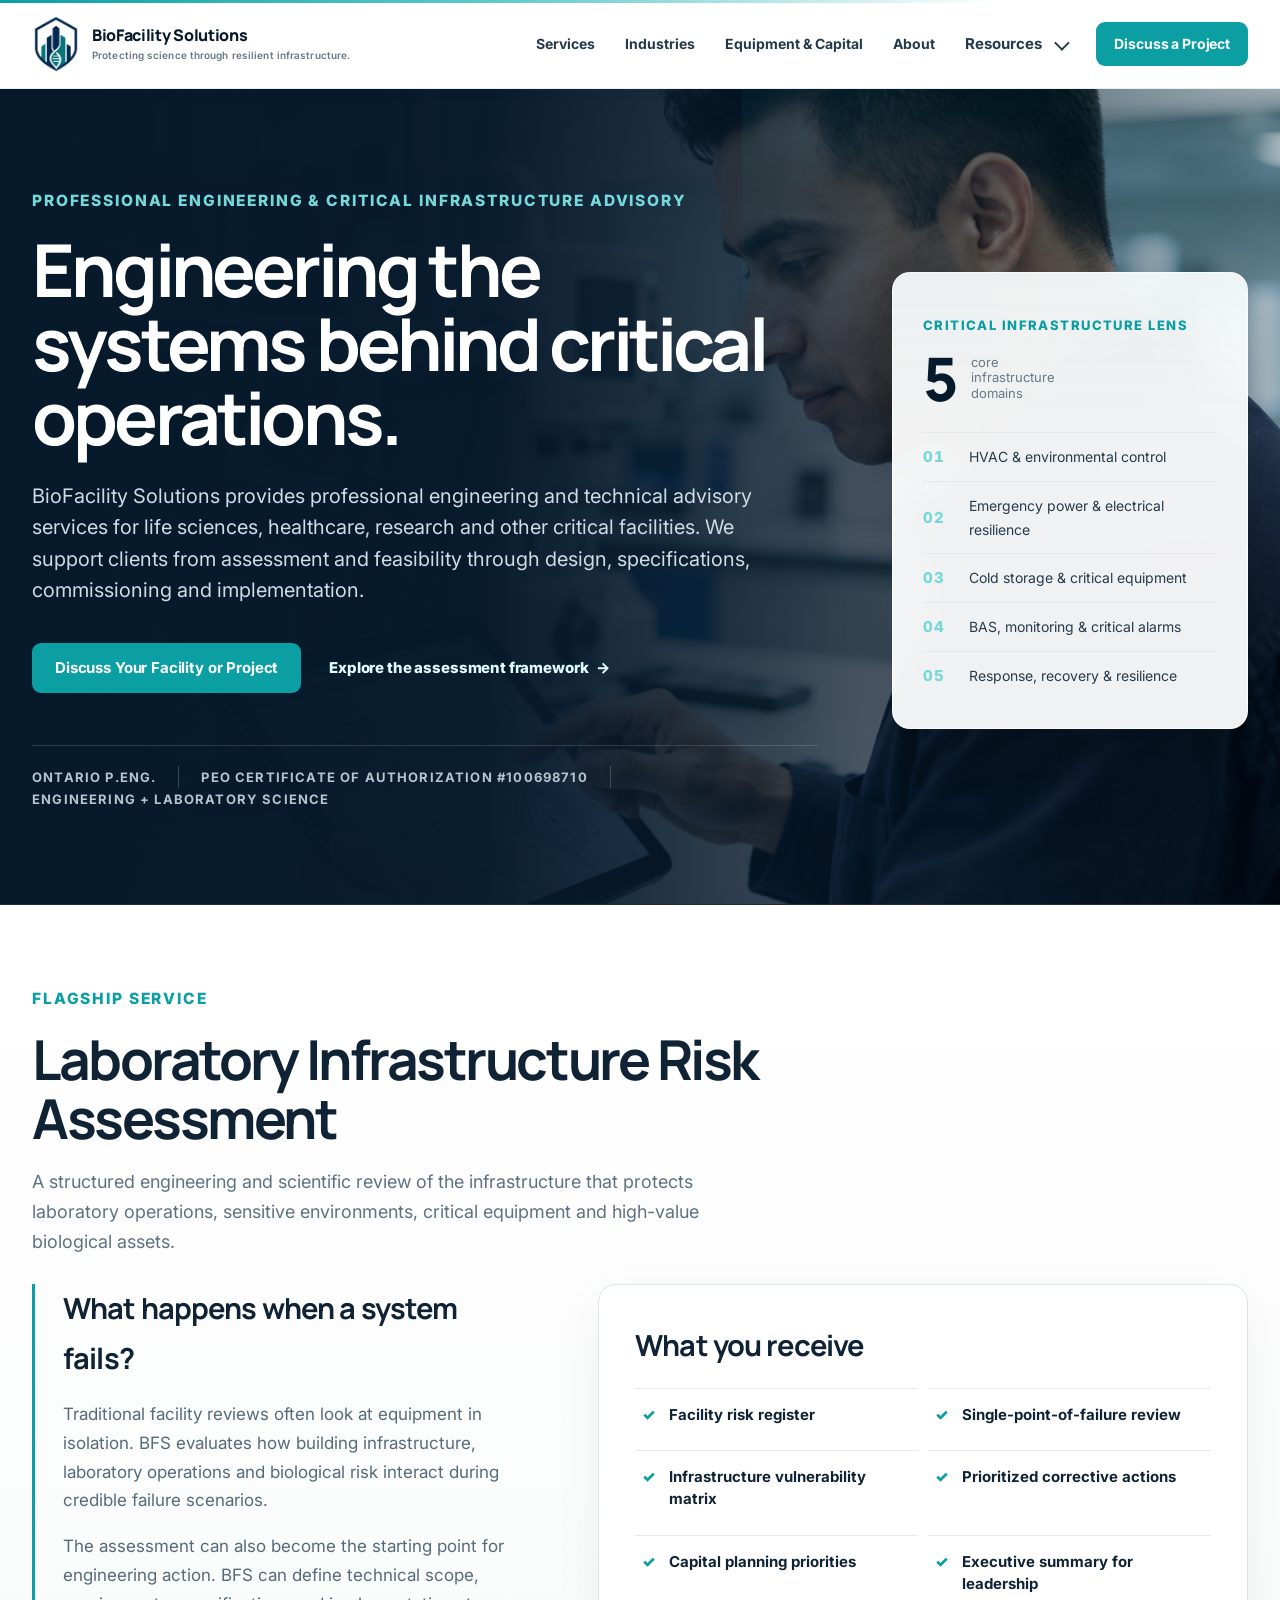
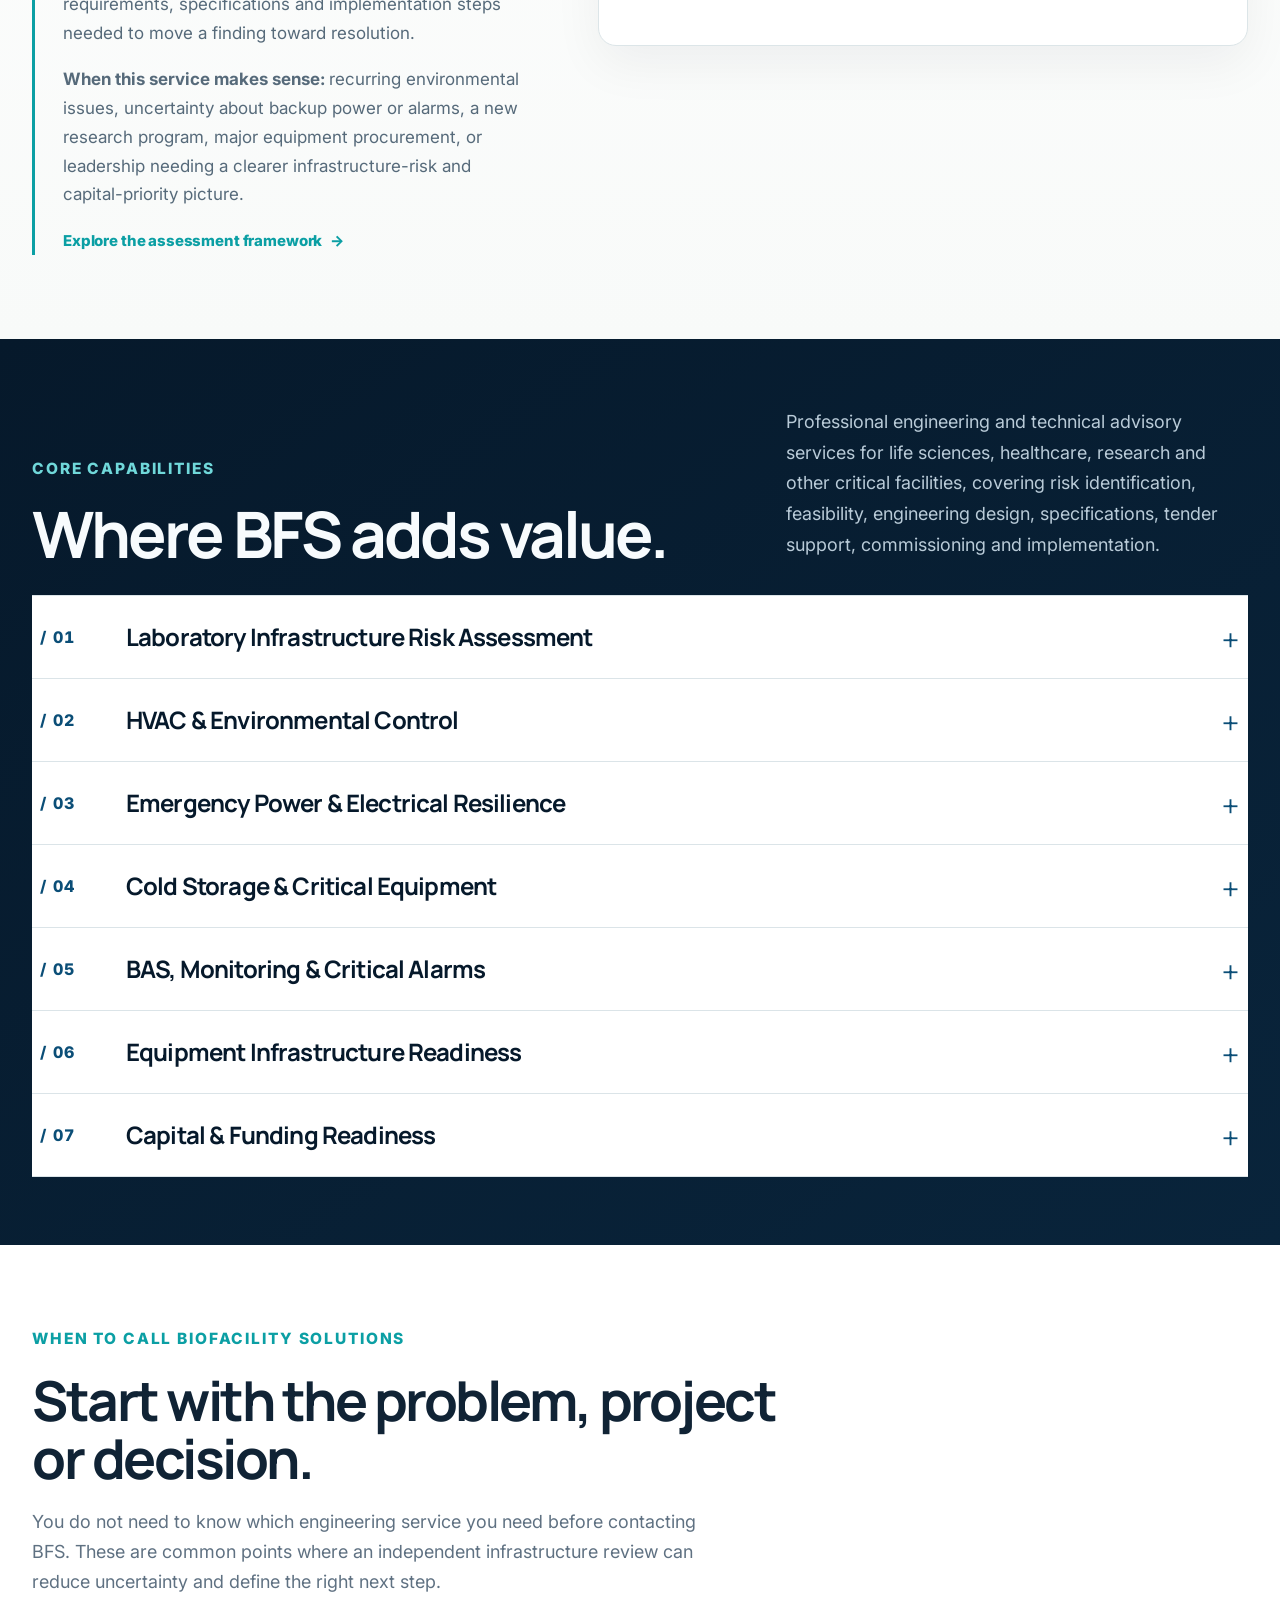
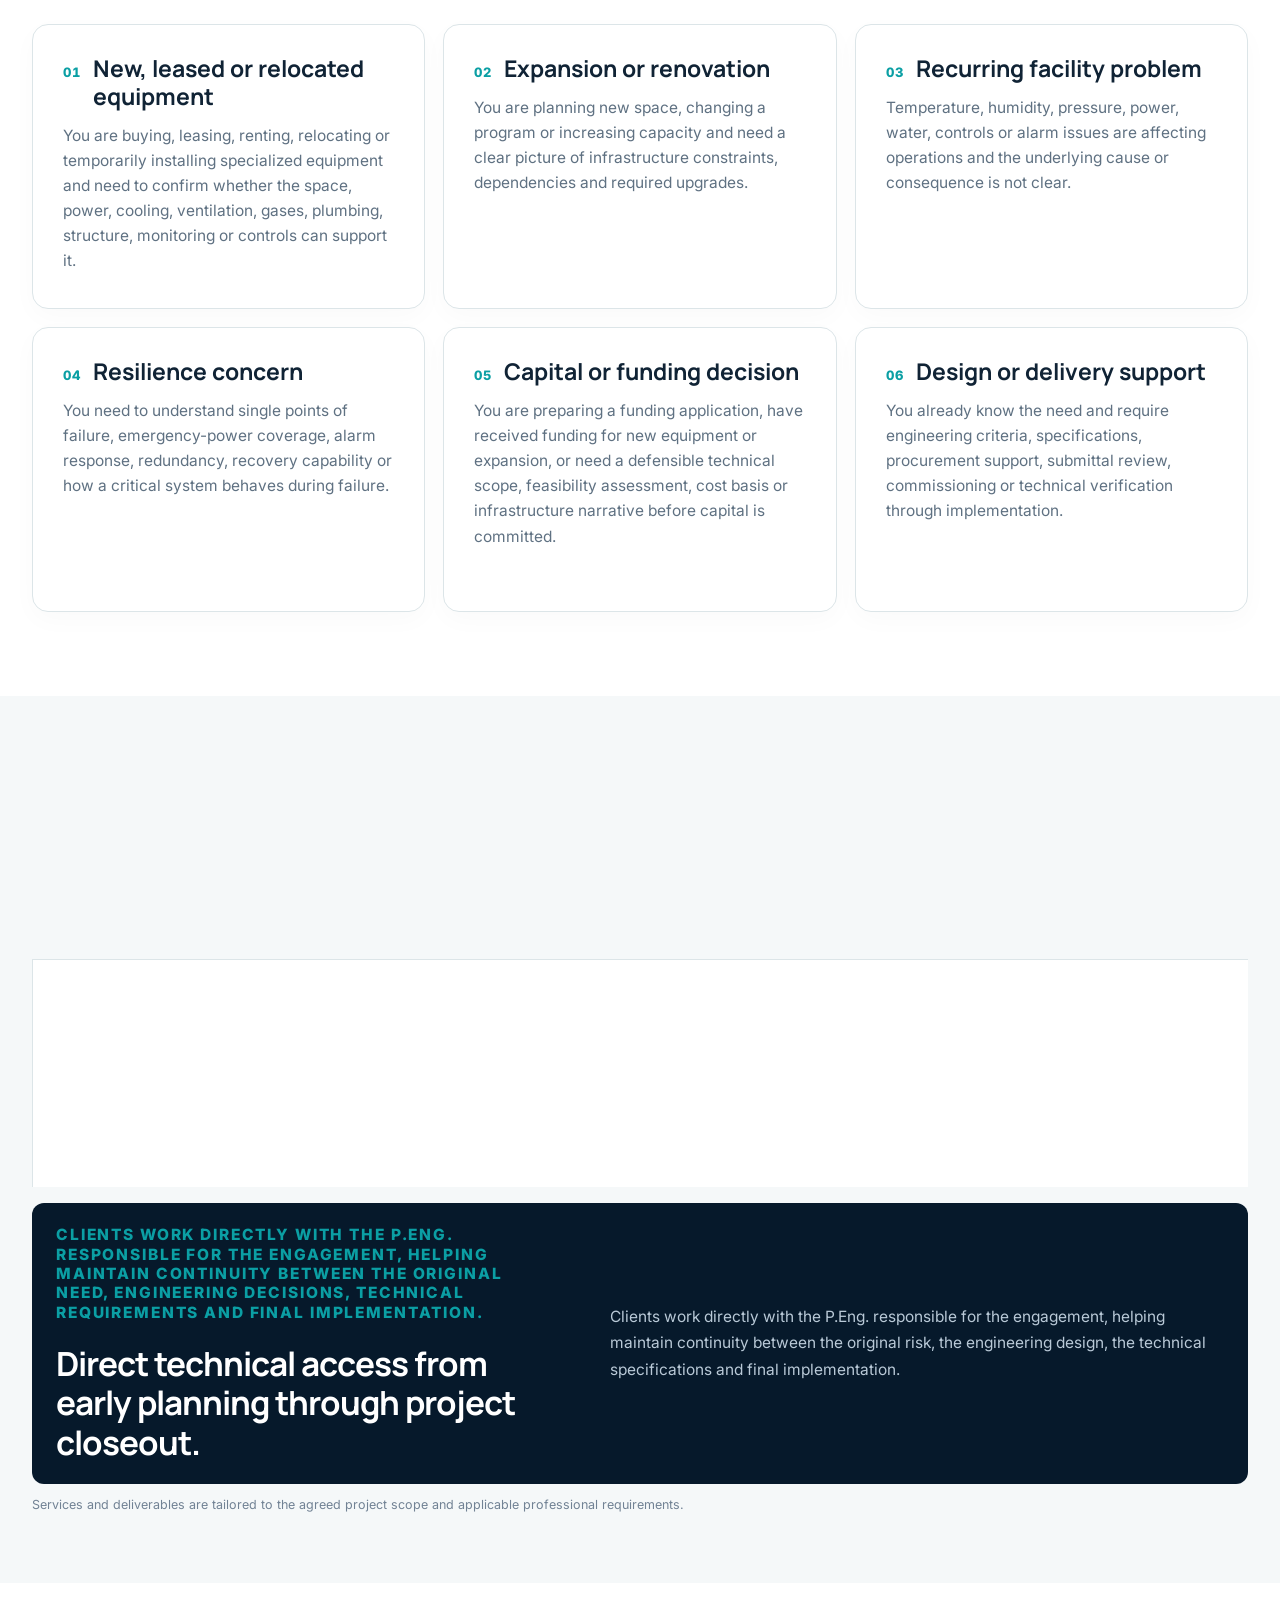
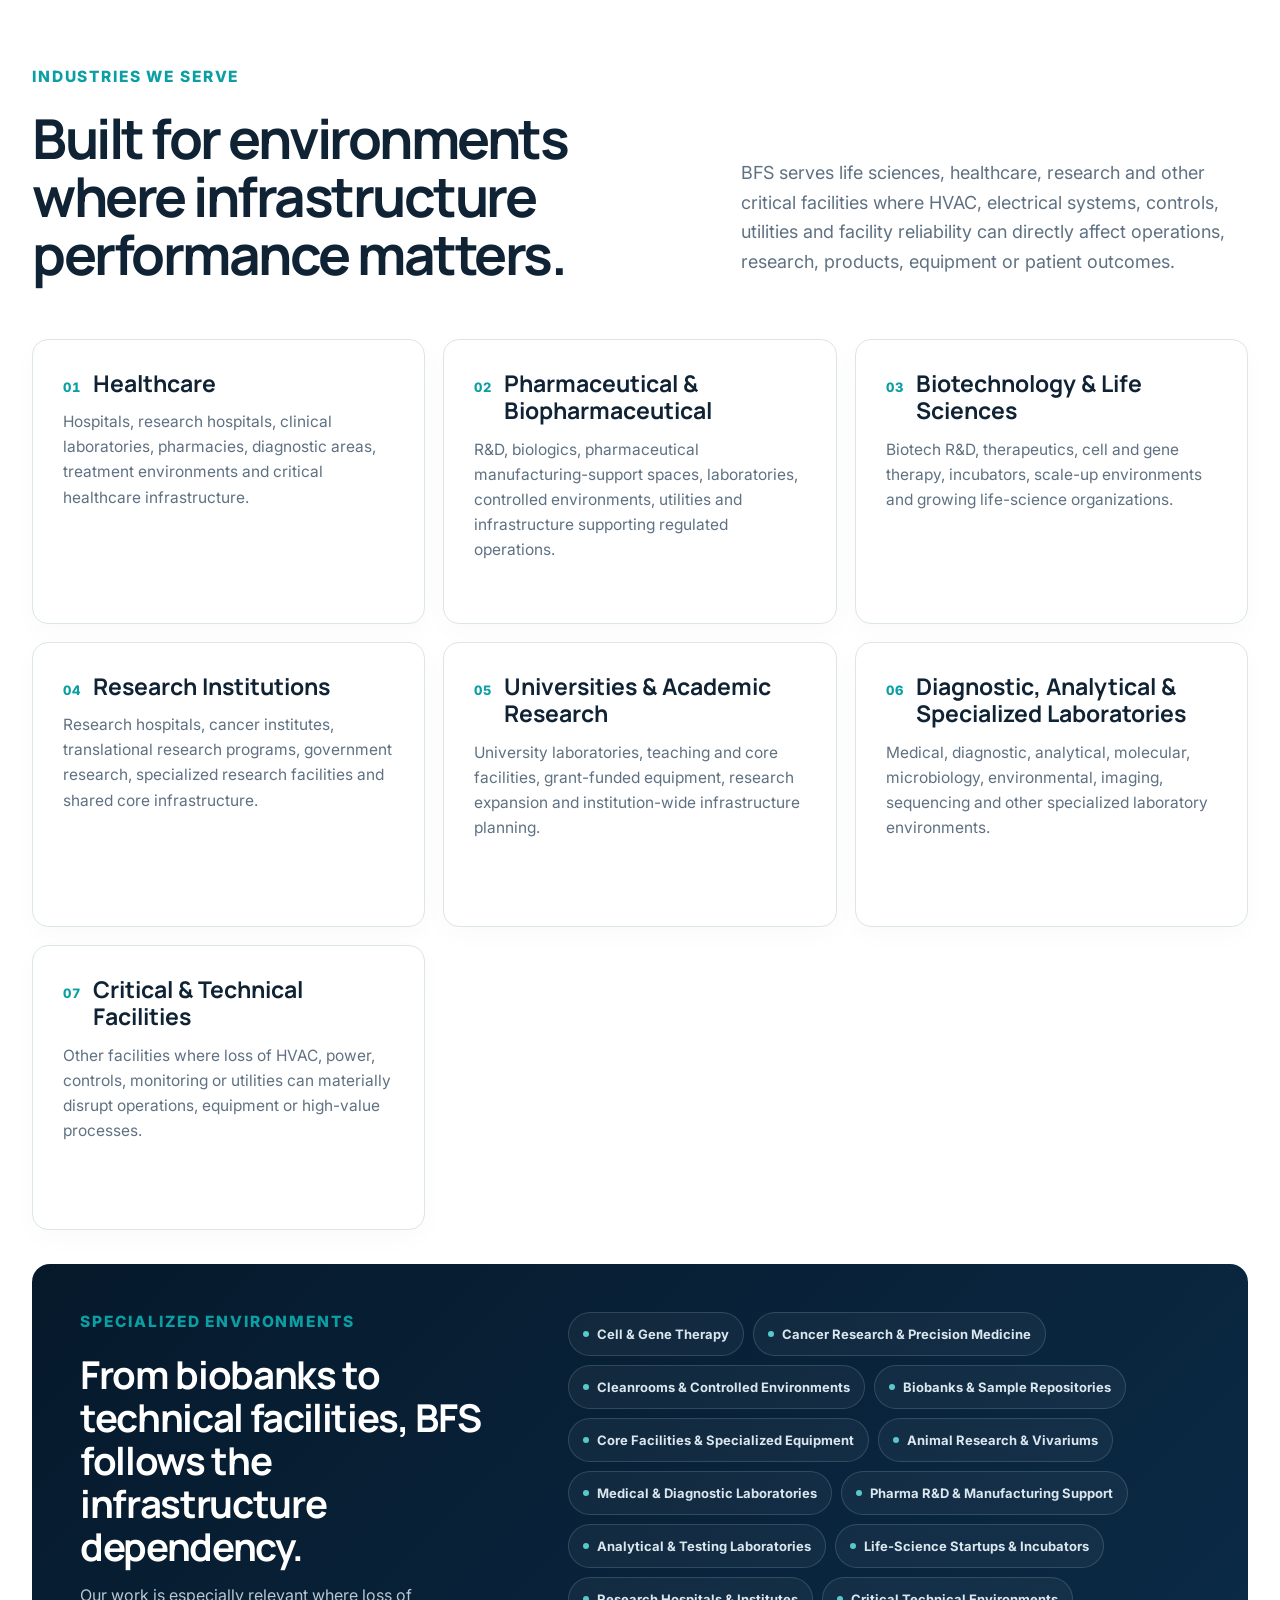
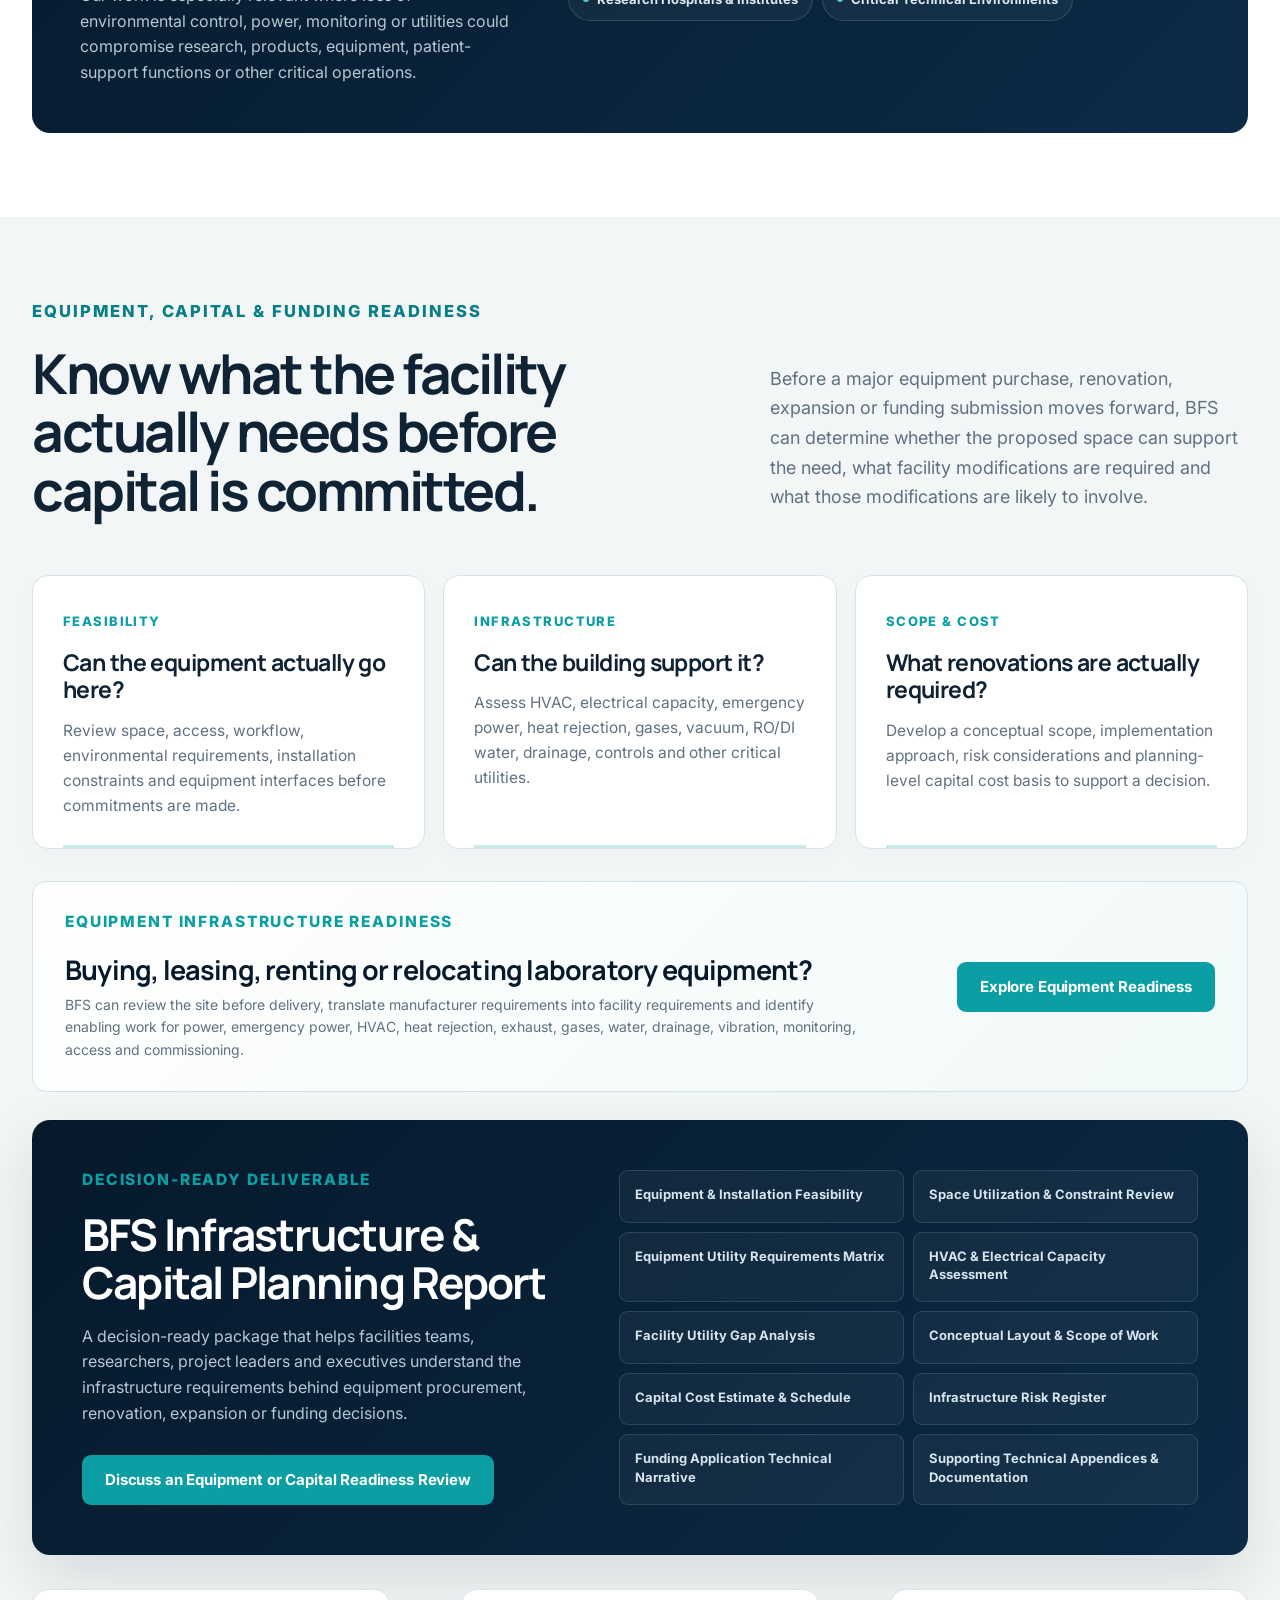
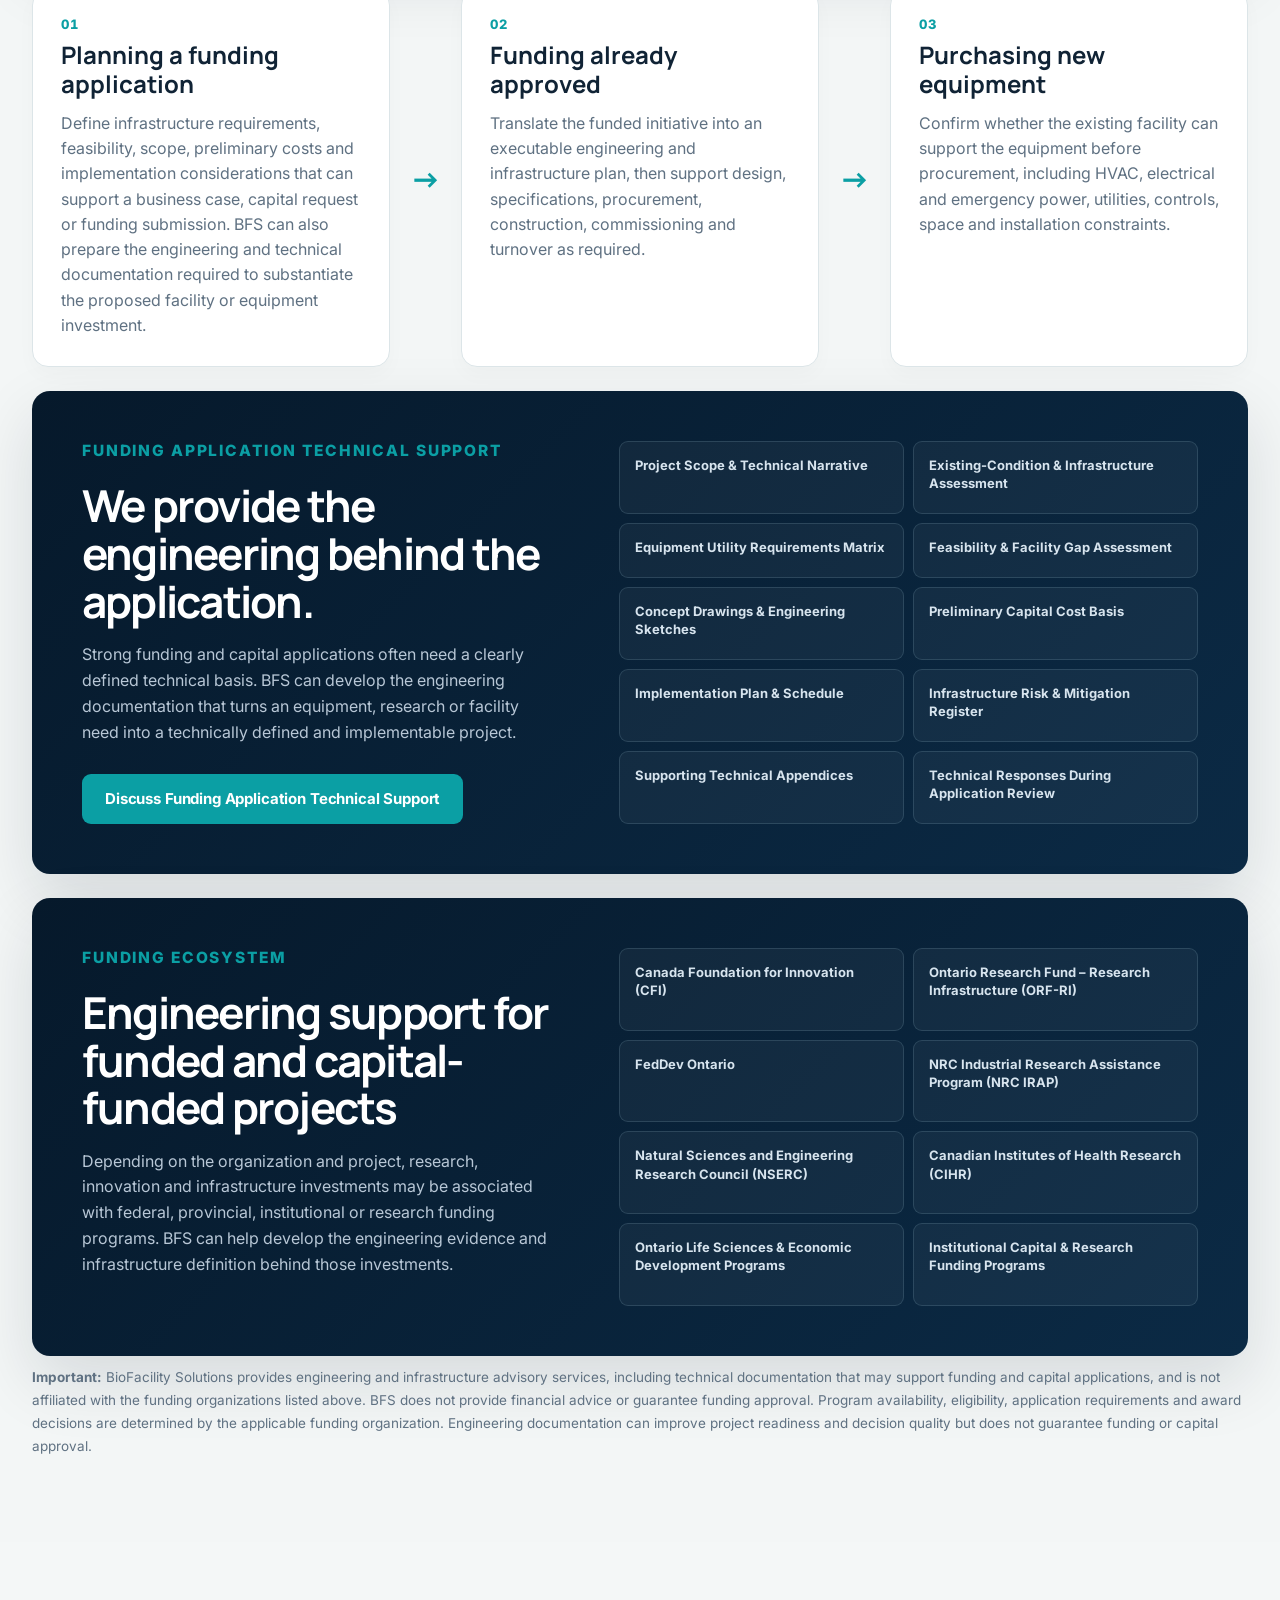
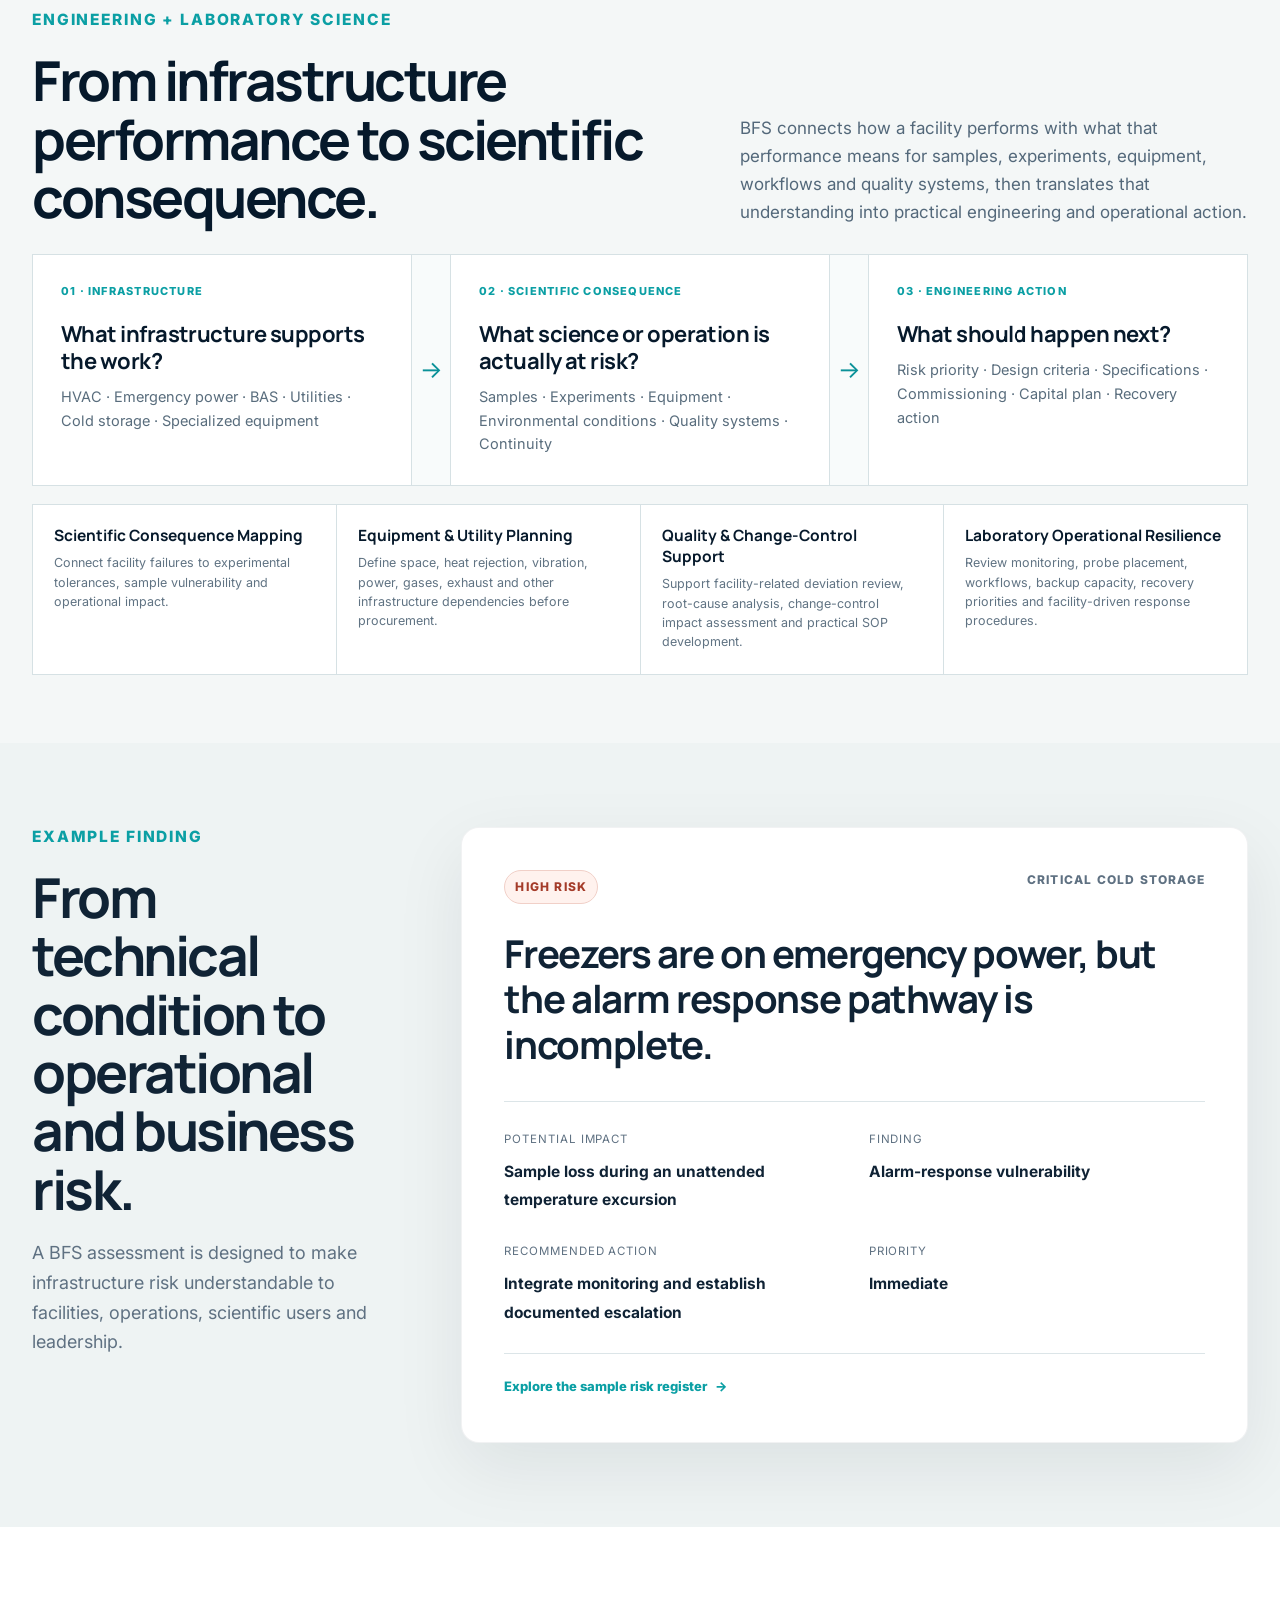
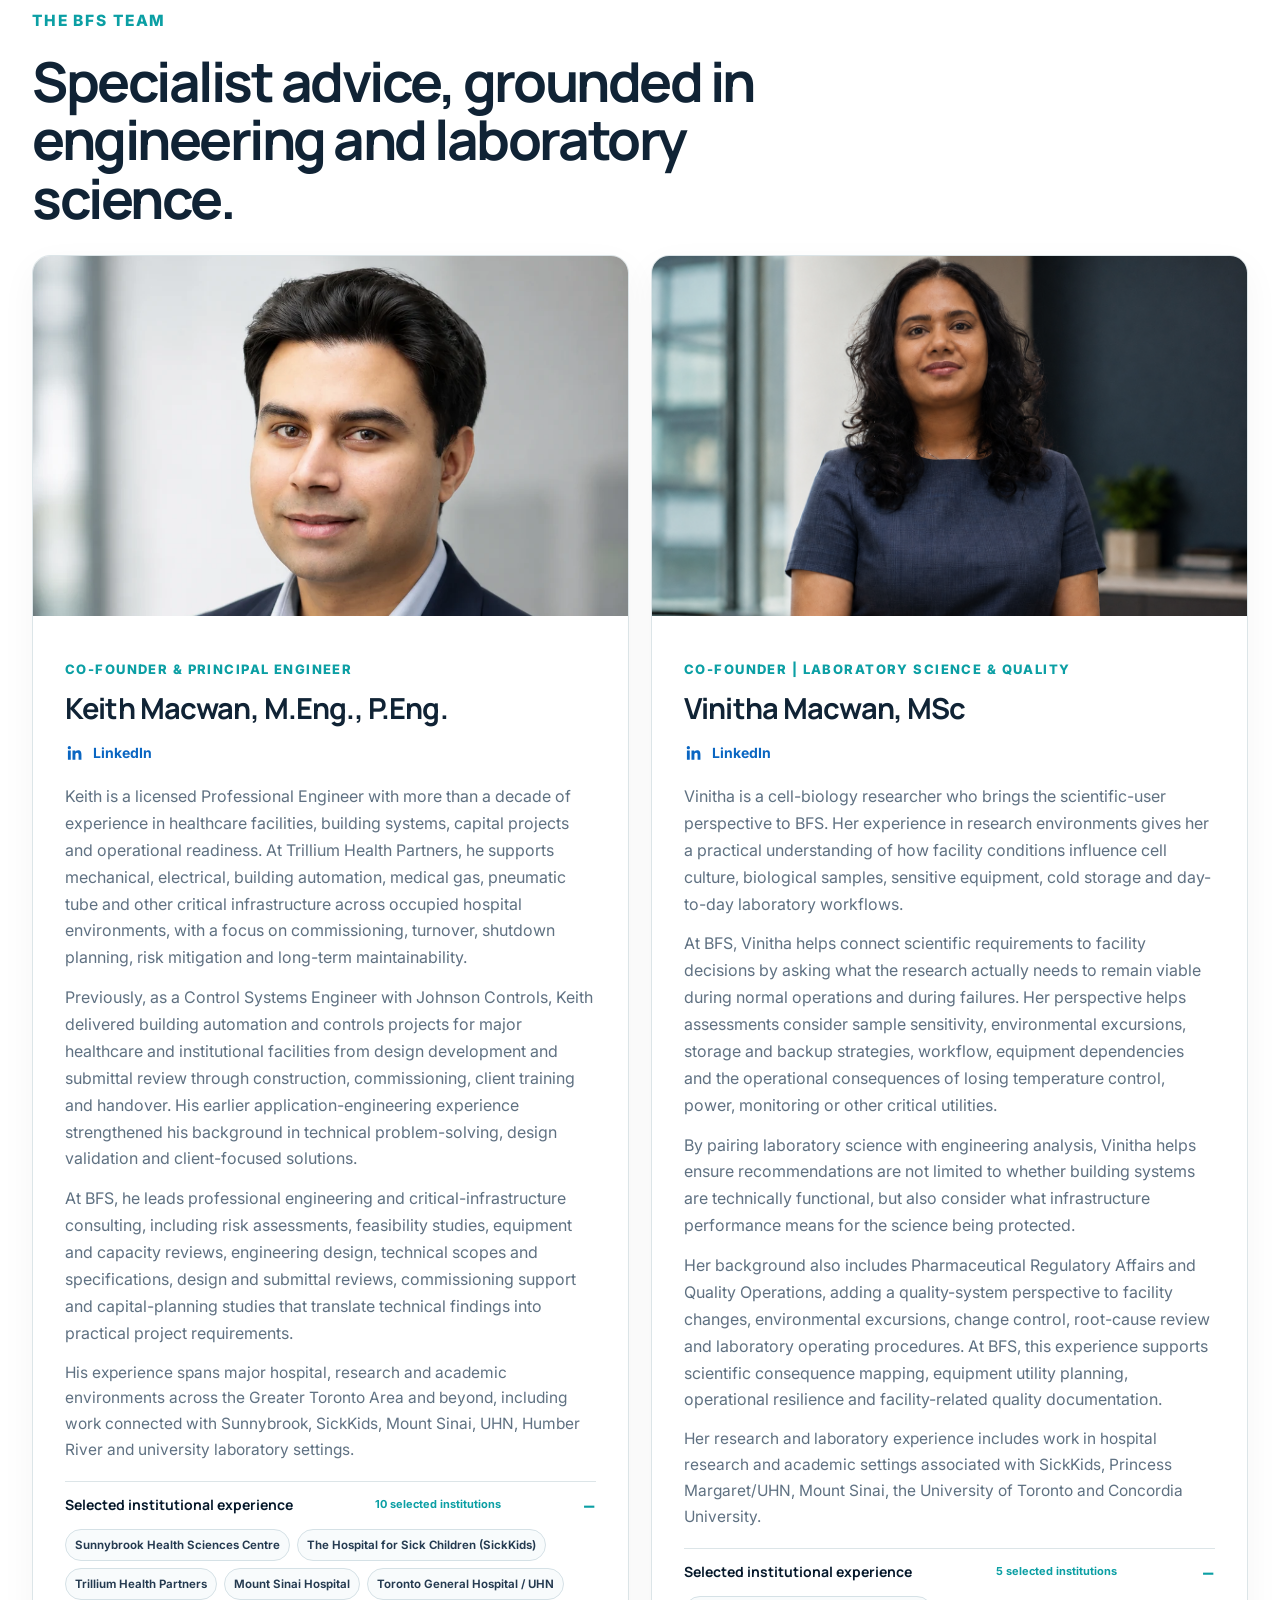
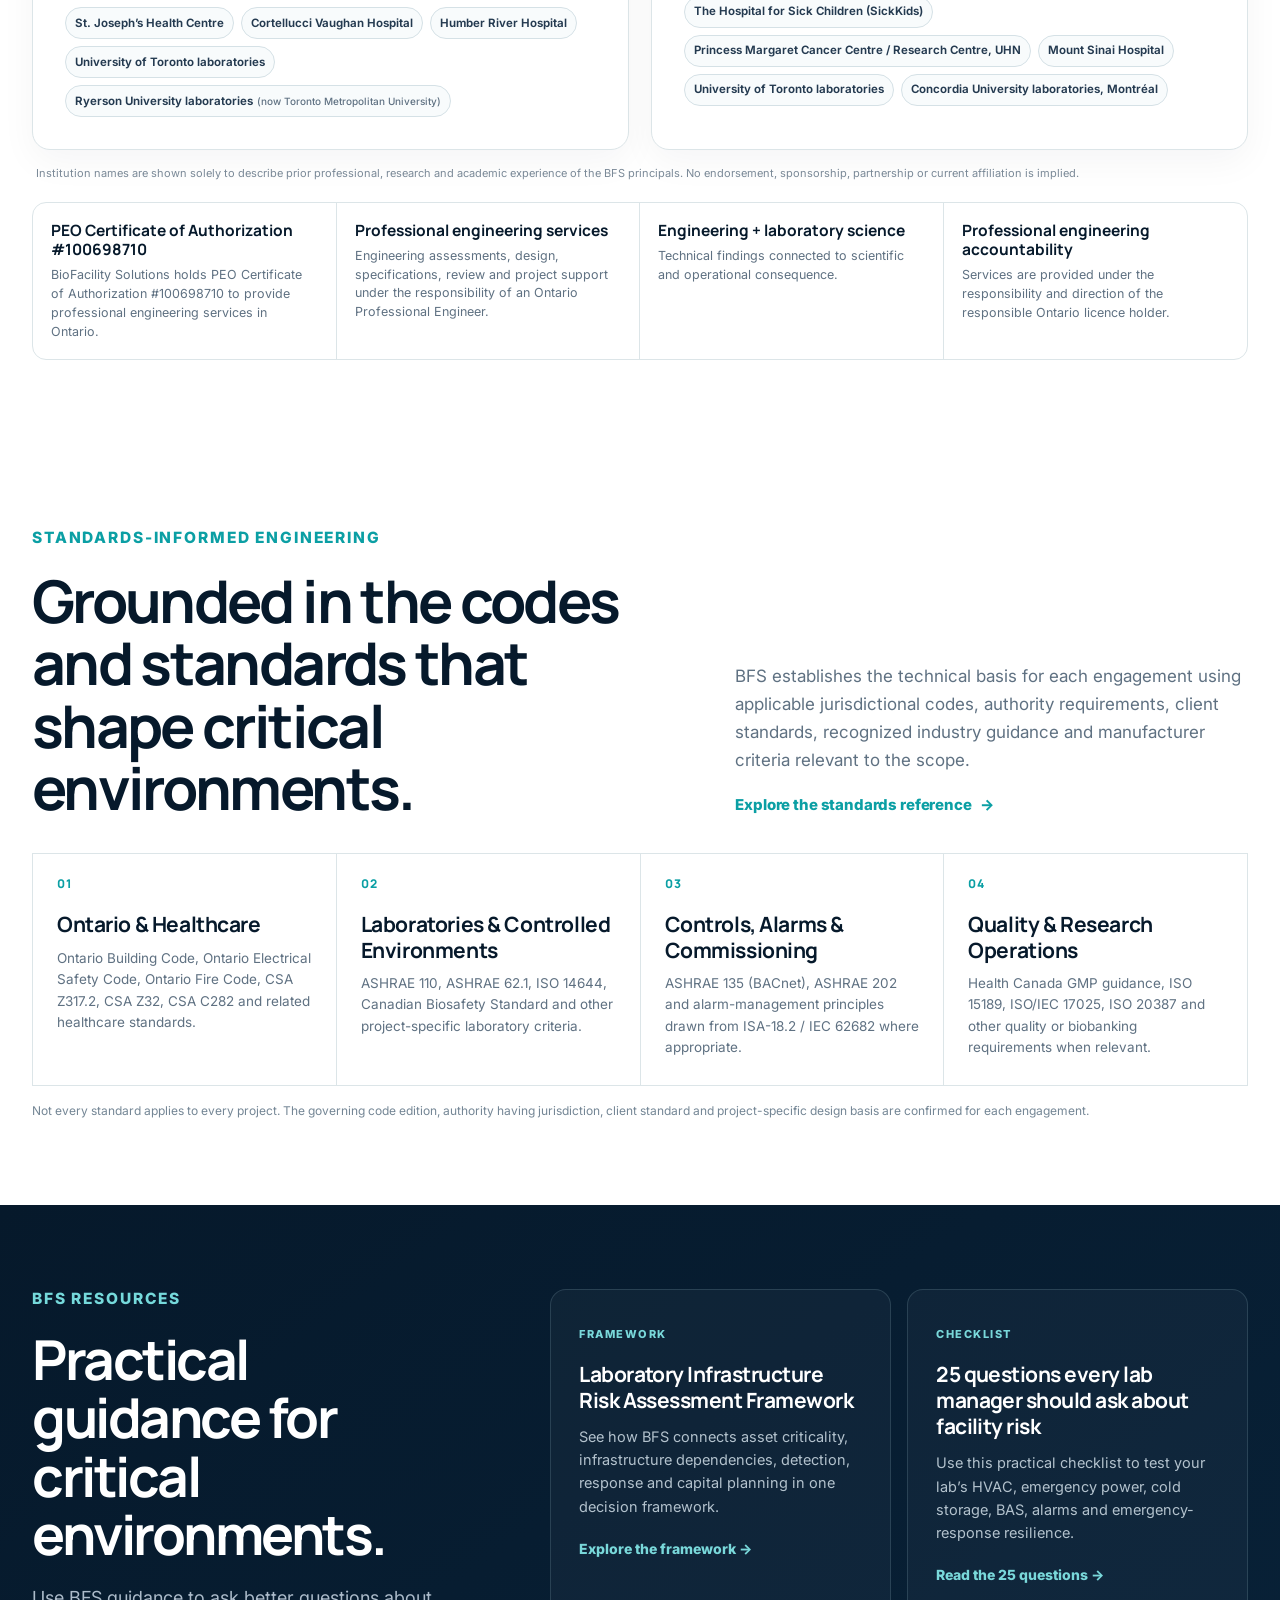
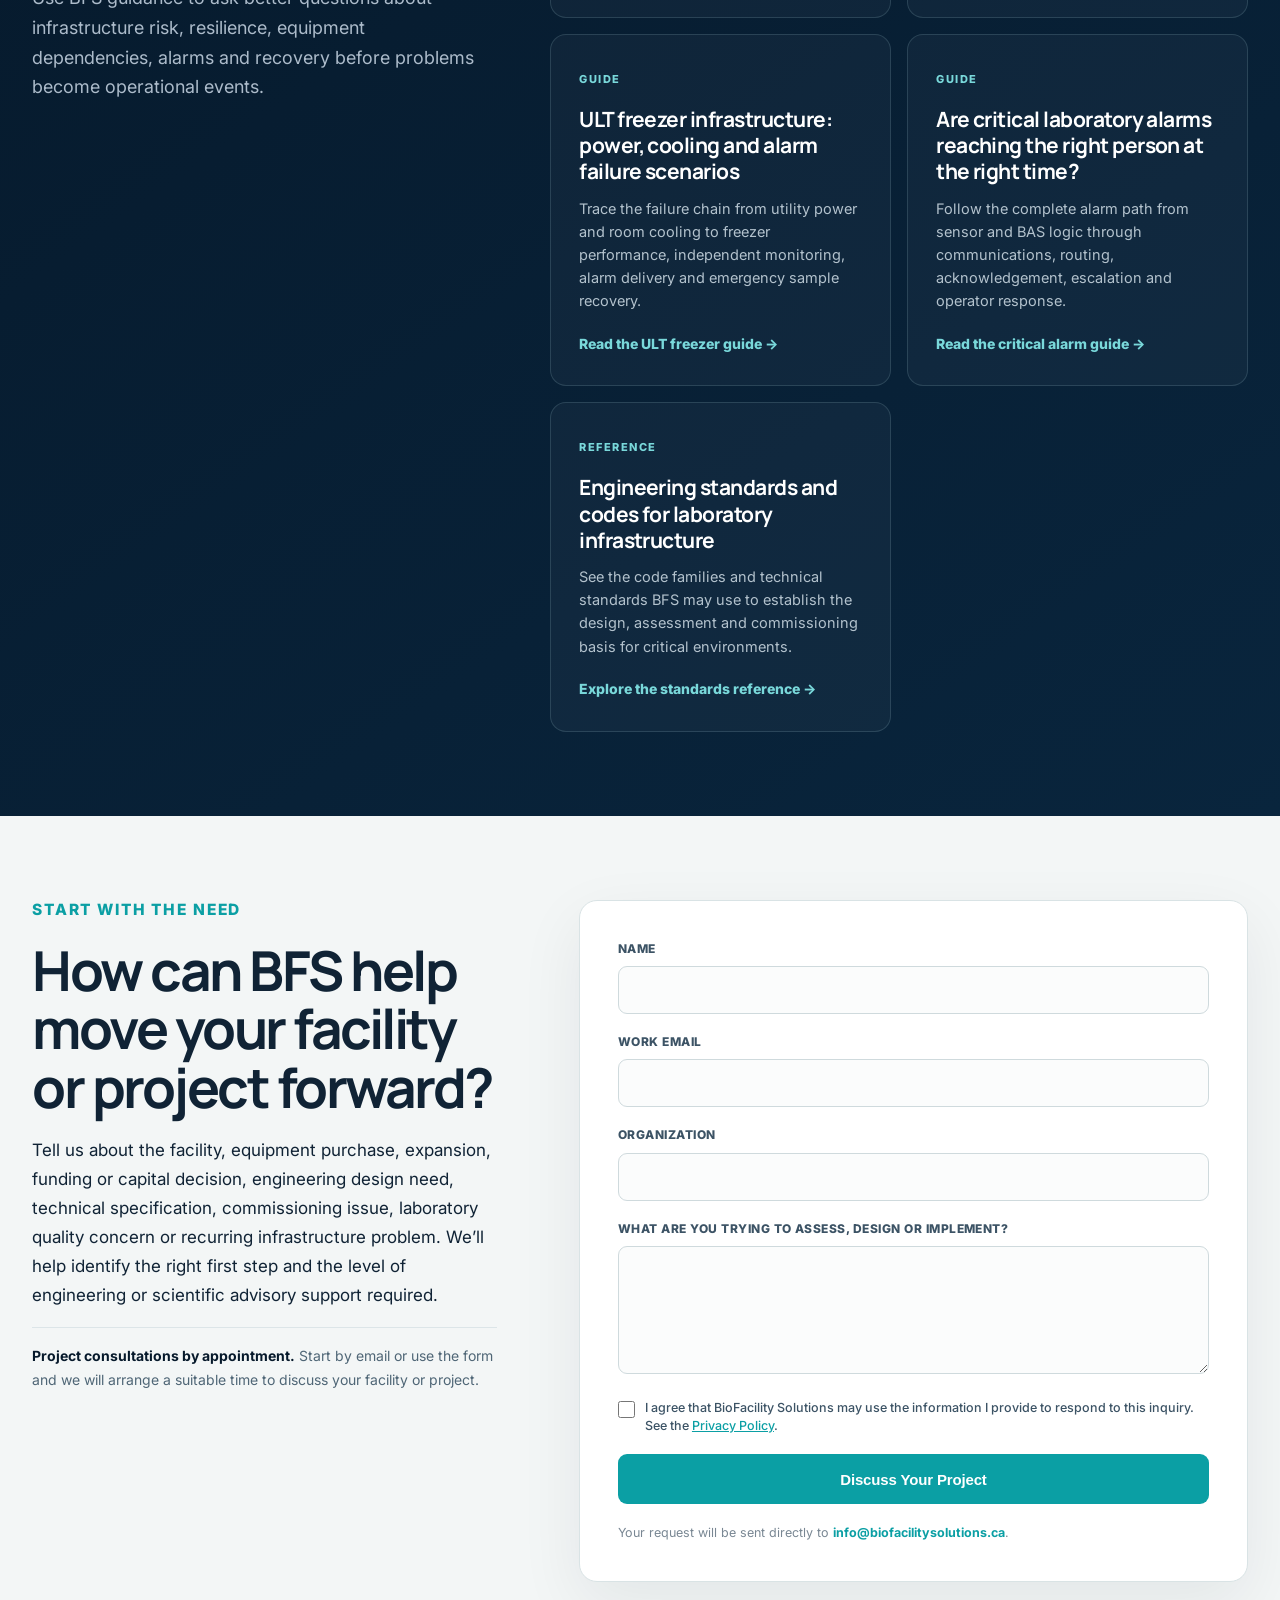
==== commit 29ec812e: "Add files via upload" ====
--- a/index.html
+++ b/index.html
@@ -9,7 +9,7 @@
 <link href="https://fonts.googleapis.com" rel="preconnect"/>
 <link crossorigin="" href="https://fonts.gstatic.com" rel="preconnect"/>
 <link href="https://fonts.googleapis.com/css2?family=Inter:wght@400;500;600;700;800&amp;family=Manrope:wght@500;600;700;800&amp;display=swap" rel="stylesheet"/>
-<link href="styles.css?v=34" rel="stylesheet"/>
+<link href="styles.css?v=34-5" rel="stylesheet"/>
 <link href="assets/favicon.png" rel="icon" type="image/png"/>
 <link href="https://biofacilitysolutions.ca/" rel="canonical"/><meta content="BioFacility Solutions" property="og:site_name"/><meta content="BioFacility Solutions | Critical Infrastructure Engineering + Laboratory Science" property="og:title"/><meta content="Professional engineering and technical advisory services for life sciences, healthcare, research and other critical facilities. BioFacility Solutions supports infrastructure assessment, feasibility, HVAC, emergency power, controls, equipment planning, design, specifications, commissioning and implementation." property="og:description"/><meta content="website" property="og:type"/><meta content="https://biofacilitysolutions.ca/" property="og:url"/><meta content="https://biofacilitysolutions.ca/assets/bfs-social-preview.png" property="og:image"/><meta content="1200" property="og:image:width"/><meta content="630" property="og:image:height"/><meta content="BioFacility Solutions — Professional Engineering + Laboratory Science" property="og:image:alt"/><meta content="summary_large_image" name="twitter:card"/><meta content="BioFacility Solutions | Critical Infrastructure Engineering + Laboratory Science" name="twitter:title"/><meta content="Professional engineering and technical advisory services for life sciences, healthcare, research and other critical facilities. BioFacility Solutions supports infrastructure assessment, feasibility, HVAC, emergency power, controls, equipment planning, design, specifications, commissioning and implementation." name="twitter:description"/><meta content="https://biofacilitysolutions.ca/assets/bfs-social-preview.png" name="twitter:image"/></head>
 <body>
@@ -132,11 +132,11 @@
 <div class="capability-detail"><p>Review monitored points, naming, alarm limits, priorities, delays, routing, acknowledgement, escalation, communications dependencies and operator-response expectations so alarms support timely action.</p><a href="critical-laboratory-alarm-guide.html">Read the critical alarm guide →</a></div>
 </details>
 <details class="capability-row reveal">
-<summary><span class="capability-no">/ 06</span><span class="capability-title">Equipment &amp; Infrastructure Feasibility</span><span aria-hidden="true" class="capability-plus">+</span></summary>
-<div class="capability-detail"><p>Determine whether an existing facility can support new equipment, renovations, expansions or changing operational requirements. Review space, access, power, cooling, ventilation, exhaust, gases, plumbing, structural, controls and other project-specific interfaces before commitments are made.</p><div class="science-note"><span>Scientific perspective</span><p>For laboratory and research equipment, utility mapping translates instrument and workflow needs into facility requirements before procurement, installation or funding decisions.</p></div></div>
+<summary><span class="capability-no">/ 06</span><span class="capability-title">Equipment Infrastructure Readiness</span><span aria-hidden="true" class="capability-plus">+</span></summary>
+<div class="capability-detail"><p>Determine whether the facility can support equipment that is being purchased, leased, rented, relocated or temporarily installed. Review space and access, power and emergency power, HVAC and heat rejection, exhaust, gases, water, drainage, structural and vibration requirements, controls, monitoring and commissioning needs before delivery.</p><div class="science-note"><span>Scientific perspective</span><p>Equipment utility mapping connects manufacturer requirements and research workflows to the facility conditions needed for reliable operation, helping expose enabling work and risk before procurement or installation.</p></div><a href="equipment-infrastructure-readiness.html">Explore Equipment Infrastructure Readiness →</a></div>
 </details><details class="capability-row reveal">
-<summary><span class="capability-no">/ 07</span><span class="capability-title">Equipment, Capital &amp; Funding Readiness</span><span aria-hidden="true" class="capability-plus">+</span></summary>
-<div class="capability-detail"><p>Define space, utilities, equipment infrastructure, renovation scope, conceptual cost and implementation requirements to support equipment decisions, capital planning and research-funding applications.</p><div class="science-note"><span>Scientific perspective</span><p>Equipment utility mapping translates research needs into practical facility requirements such as space, heat rejection, vibration limits, power, gases, exhaust and other infrastructure dependencies before procurement.</p></div><a href="#funding">See equipment and capital-readiness services →</a></div>
+<summary><span class="capability-no">/ 07</span><span class="capability-title">Capital &amp; Funding Readiness</span><span aria-hidden="true" class="capability-plus">+</span></summary>
+<div class="capability-detail"><p>Define facility scope, enabling work, conceptual cost, implementation requirements and technical documentation to support capital decisions and research-funding applications.</p><div class="science-note"><span>Scientific perspective</span><p>Equipment utility mapping translates research needs into practical facility requirements such as space, heat rejection, vibration limits, power, gases, exhaust and other infrastructure dependencies before procurement.</p></div><a href="#funding">See equipment and capital-readiness services →</a></div>
 </details>
 </div>
 </div>
@@ -144,7 +144,7 @@
 <div class="container">
 <div class="section-heading reveal"><p class="eyebrow">When to Call BioFacility Solutions</p><h2>Start with the problem, project or decision.</h2><p>You do not need to know which engineering service you need before contacting BFS. These are common points where an independent infrastructure review can reduce uncertainty and define the right next step.</p></div>
 <div class="market-grid">
-<article class="market-card reveal"><span class="market-no">01</span><h3>New equipment</h3><p>You are purchasing specialized equipment and need to confirm whether the space, power, cooling, ventilation, gases, plumbing, structure or controls can support it.</p></article>
+<article class="market-card reveal"><span class="market-no">01</span><h3>New, leased or relocated equipment</h3><p>You are buying, leasing, renting, relocating or temporarily installing specialized equipment and need to confirm whether the space, power, cooling, ventilation, gases, plumbing, structure, monitoring or controls can support it.</p></article>
 <article class="market-card reveal"><span class="market-no">02</span><h3>Expansion or renovation</h3><p>You are planning new space, changing a program or increasing capacity and need a clear picture of infrastructure constraints, dependencies and required upgrades.</p></article>
 <article class="market-card reveal"><span class="market-no">03</span><h3>Recurring facility problem</h3><p>Temperature, humidity, pressure, power, water, controls or alarm issues are affecting operations and the underlying cause or consequence is not clear.</p></article>
 <article class="market-card reveal"><span class="market-no">04</span><h3>Resilience concern</h3><p>You need to understand single points of failure, emergency-power coverage, alarm response, redundancy, recovery capability or how a critical system behaves during failure.</p></article>
@@ -238,6 +238,14 @@
 <h3>What renovations are actually required?</h3>
 <p>Develop a conceptual scope, implementation approach, risk considerations and planning-level capital cost basis to support a decision.</p>
 </article>
+</div>
+<div class="equipment-readiness-strip reveal">
+<div>
+<p class="eyebrow">Equipment Infrastructure Readiness</p>
+<h3>Buying, leasing, renting or relocating laboratory equipment?</h3>
+<p>BFS can review the site before delivery, translate manufacturer requirements into facility requirements and identify enabling work for power, emergency power, HVAC, heat rejection, exhaust, gases, water, drainage, vibration, monitoring, access and commissioning.</p>
+</div>
+<a class="btn" href="equipment-infrastructure-readiness.html">Explore Equipment Readiness</a>
 </div>
 <div class="capital-report reveal">
 <div class="capital-report-copy">
--- a/styles.css
+++ b/styles.css
@@ -1277,3 +1277,66 @@
   .funding-path{grid-template-columns:1fr;gap:14px}
   .funding-path .path-arrow{transform:rotate(90deg);justify-self:center;padding:0}
 }
+
+
+/* Equipment Infrastructure Readiness */
+.equipment-resource-hero .resource-side strong{font-size:58px}
+.equipment-value-section{background:#fff}
+.equipment-value-grid{display:grid;grid-template-columns:minmax(0,.9fr) minmax(0,1.1fr);gap:70px;align-items:start}
+.equipment-value-grid h2,.equipment-stakeholder-grid h2,.equipment-science-grid h2{font:700 clamp(38px,4.6vw,60px)/1.06 Manrope,Inter,sans-serif;letter-spacing:-.045em;margin:0;color:var(--navy)}
+.equipment-lead-copy{font-size:18px;line-height:1.7;color:var(--muted);max-width:620px}
+.equipment-risk-stack{display:grid;gap:14px}
+.equipment-risk-stack article{display:grid;grid-template-columns:48px minmax(0,1fr);column-gap:16px;row-gap:4px;padding:20px 22px;border:1px solid var(--line);border-radius:15px;background:#f9fbfc;box-shadow:0 10px 26px rgba(10,44,78,.035)}
+.equipment-risk-stack article>span{grid-row:1/3;display:grid;place-items:center;width:42px;height:42px;border-radius:12px;background:#e8f7f7;color:var(--teal);font:800 12px/1 Manrope,Inter,sans-serif;letter-spacing:.08em}
+.equipment-risk-stack strong{font:700 17px/1.35 Manrope,Inter,sans-serif;color:var(--navy)}
+.equipment-risk-stack p{margin:0;color:var(--muted);font-size:14px;line-height:1.55}
+.equipment-flow-section{background:linear-gradient(180deg,#f4f8f9 0%,#fff 100%)}
+.equipment-flow-graphic{display:grid;grid-template-columns:repeat(9,minmax(0,auto));align-items:stretch;gap:10px}
+.equipment-flow-graphic article{min-width:0;padding:23px 18px;border:1px solid var(--line);border-radius:17px;background:#fff;box-shadow:0 12px 30px rgba(10,44,78,.045)}
+.equipment-flow-no{font:800 11px/1 Manrope,Inter,sans-serif;letter-spacing:.1em;color:var(--teal)}
+.equipment-flow-symbol{display:grid;place-items:center;width:50px;height:50px;margin:18px 0 14px;border-radius:15px;background:linear-gradient(135deg,#0b2f53,#0b5260);color:#8be9ef;font:800 24px/1 Manrope,Inter,sans-serif;box-shadow:0 10px 22px rgba(10,44,78,.14)}
+.equipment-flow-graphic h3{font:700 19px/1.2 Manrope,Inter,sans-serif;color:var(--navy);margin:0 0 8px;letter-spacing:-.02em}
+.equipment-flow-graphic p{margin:0;color:var(--muted);font-size:13px;line-height:1.55}
+.equipment-flow-arrow{display:flex;align-items:center;justify-content:center;color:var(--teal);font:800 25px/1 Manrope,Inter,sans-serif}
+.equipment-review-section{background:#f4f7f7}
+.equipment-review-grid{display:grid;grid-template-columns:repeat(3,minmax(0,1fr));border-top:1px solid var(--line);border-left:1px solid var(--line);background:#fff}
+.equipment-review-grid article{position:relative;padding:24px 24px 27px;border-right:1px solid var(--line);border-bottom:1px solid var(--line);min-height:225px;overflow:hidden}
+.equipment-review-grid article::before{content:'';position:absolute;left:0;top:0;width:100%;height:4px;background:linear-gradient(90deg,var(--teal),rgba(18,175,182,0))}
+.equipment-review-grid article>span{display:block;color:var(--teal);font:800 12px/1 Manrope,Inter,sans-serif;letter-spacing:.1em;margin-bottom:21px}
+.equipment-review-grid h3{font:700 21px/1.22 Manrope,Inter,sans-serif;letter-spacing:-.02em;margin:0 0 10px;color:var(--navy)}
+.equipment-review-grid p{margin:0;color:var(--muted);font-size:13.5px;line-height:1.62}
+.equipment-use-section{background:#fff}
+.equipment-path-grid{display:grid;grid-template-columns:repeat(4,minmax(0,1fr));gap:18px}
+.equipment-path-grid article{padding:25px 22px;border:1px solid var(--line);border-radius:18px;background:#fff;box-shadow:0 12px 28px rgba(10,44,78,.045);min-height:220px}
+.equipment-path-label{display:inline-flex;padding:7px 11px;border-radius:999px;background:rgba(18,175,182,.11);color:var(--teal);font:800 11px/1 Manrope,Inter,sans-serif;letter-spacing:.1em;text-transform:uppercase}
+.equipment-path-grid h3{font:700 22px/1.2 Manrope,Inter,sans-serif;margin:24px 0 10px;color:var(--navy);letter-spacing:-.025em}
+.equipment-path-grid p{margin:0;color:var(--muted);font-size:14px;line-height:1.6}
+.equipment-stakeholder-section{background:#f4f7f7}
+.equipment-stakeholder-grid{display:grid;grid-template-columns:minmax(0,.85fr) minmax(0,1.15fr);gap:72px;align-items:start}
+.equipment-stakeholder-list{border-top:1px solid var(--line)}
+.equipment-stakeholder-list article{display:grid;grid-template-columns:minmax(180px,.65fr) minmax(0,1.35fr);gap:25px;padding:19px 0;border-bottom:1px solid var(--line)}
+.equipment-stakeholder-list strong{font:700 16px/1.35 Manrope,Inter,sans-serif;color:var(--navy)}
+.equipment-stakeholder-list p{margin:0;color:var(--muted);font-size:14px;line-height:1.58}
+.equipment-deliverables-section{background:#fff}
+.equipment-deliverables-grid{display:grid;grid-template-columns:repeat(2,minmax(0,1fr));border-top:1px solid var(--line);border-left:1px solid var(--line);background:#fff}
+.equipment-deliverables-grid>div{padding:22px 24px;border-right:1px solid var(--line);border-bottom:1px solid var(--line)}
+.equipment-deliverables-grid strong{display:block;font:700 16px/1.35 Manrope,Inter,sans-serif;color:var(--navy);margin-bottom:6px}
+.equipment-deliverables-grid span{display:block;color:var(--muted);font-size:13px;line-height:1.52}
+.equipment-partner-section{background:#f4f7f7}
+.equipment-partner-card{display:grid;grid-template-columns:minmax(0,1.1fr) minmax(0,.9fr);gap:52px;align-items:center;background:linear-gradient(135deg,#071b34,#0b4150);color:#fff;border-radius:20px;padding:42px 44px;box-shadow:0 24px 54px rgba(7,27,52,.14)}
+.equipment-partner-card h2{font:700 clamp(34px,4vw,52px)/1.08 Manrope,Inter,sans-serif;letter-spacing:-.04em;margin:0 0 16px;color:#fff}
+.equipment-partner-card>div:first-child>p:not(.eyebrow){margin:0;color:#c6d6df;font-size:16px;line-height:1.68;max-width:690px}
+.equipment-partner-points{display:grid;gap:10px}
+.equipment-partner-points span{padding:13px 15px;border:1px solid rgba(255,255,255,.15);border-radius:10px;background:rgba(255,255,255,.06);font-size:13px;font-weight:700;color:#e6f1f5}
+.equipment-partner-points span::before{content:'✓';color:#7ee0e2;margin-right:10px;font-weight:800}
+.equipment-science-section{background:#fff}
+.equipment-science-grid{display:grid;grid-template-columns:minmax(0,.9fr) minmax(0,1.1fr);gap:78px;align-items:start}
+.equipment-science-grid>div:last-child>p{font-size:17px;line-height:1.7;color:var(--muted);margin:0}
+.equipment-consequence-chips{display:flex;flex-wrap:wrap;gap:10px;margin-top:22px}
+.equipment-consequence-chips span{display:inline-flex;align-items:center;padding:9px 14px;border-radius:999px;background:#f5fbfb;border:1px solid rgba(18,175,182,.18);color:var(--navy);font:600 13px/1.2 Inter,sans-serif}
+.equipment-readiness-strip{display:grid;grid-template-columns:minmax(0,1fr) auto;gap:32px;align-items:center;margin:28px 0;padding:30px 32px;border:1px solid #cfe4e6;border-radius:14px;background:linear-gradient(135deg,#fff,#f2f9f9)}
+.equipment-readiness-strip h3{font:700 27px/1.2 Manrope,Inter,sans-serif;letter-spacing:-.03em;color:var(--navy);margin:0 0 8px}
+.equipment-readiness-strip p:not(.eyebrow){margin:0;color:var(--muted);font-size:14px;line-height:1.6;max-width:800px}
+@media(max-width:1100px){.equipment-flow-graphic{grid-template-columns:1fr}.equipment-flow-arrow{transform:rotate(90deg);height:22px}.equipment-path-grid{grid-template-columns:repeat(2,minmax(0,1fr))}}
+@media(max-width:980px){.equipment-value-grid,.equipment-stakeholder-grid,.equipment-partner-card,.equipment-science-grid{grid-template-columns:1fr;gap:30px}.equipment-review-grid{grid-template-columns:1fr 1fr}.equipment-readiness-strip{grid-template-columns:1fr;align-items:start}.equipment-readiness-strip .btn{justify-self:start}}
+@media(max-width:680px){.equipment-review-grid,.equipment-path-grid,.equipment-deliverables-grid{grid-template-columns:1fr}.equipment-review-grid article{min-height:0;padding:21px 20px}.equipment-stakeholder-list article{grid-template-columns:1fr;gap:5px}.equipment-partner-card{padding:28px 22px}.equipment-readiness-strip{padding:24px 20px}}
